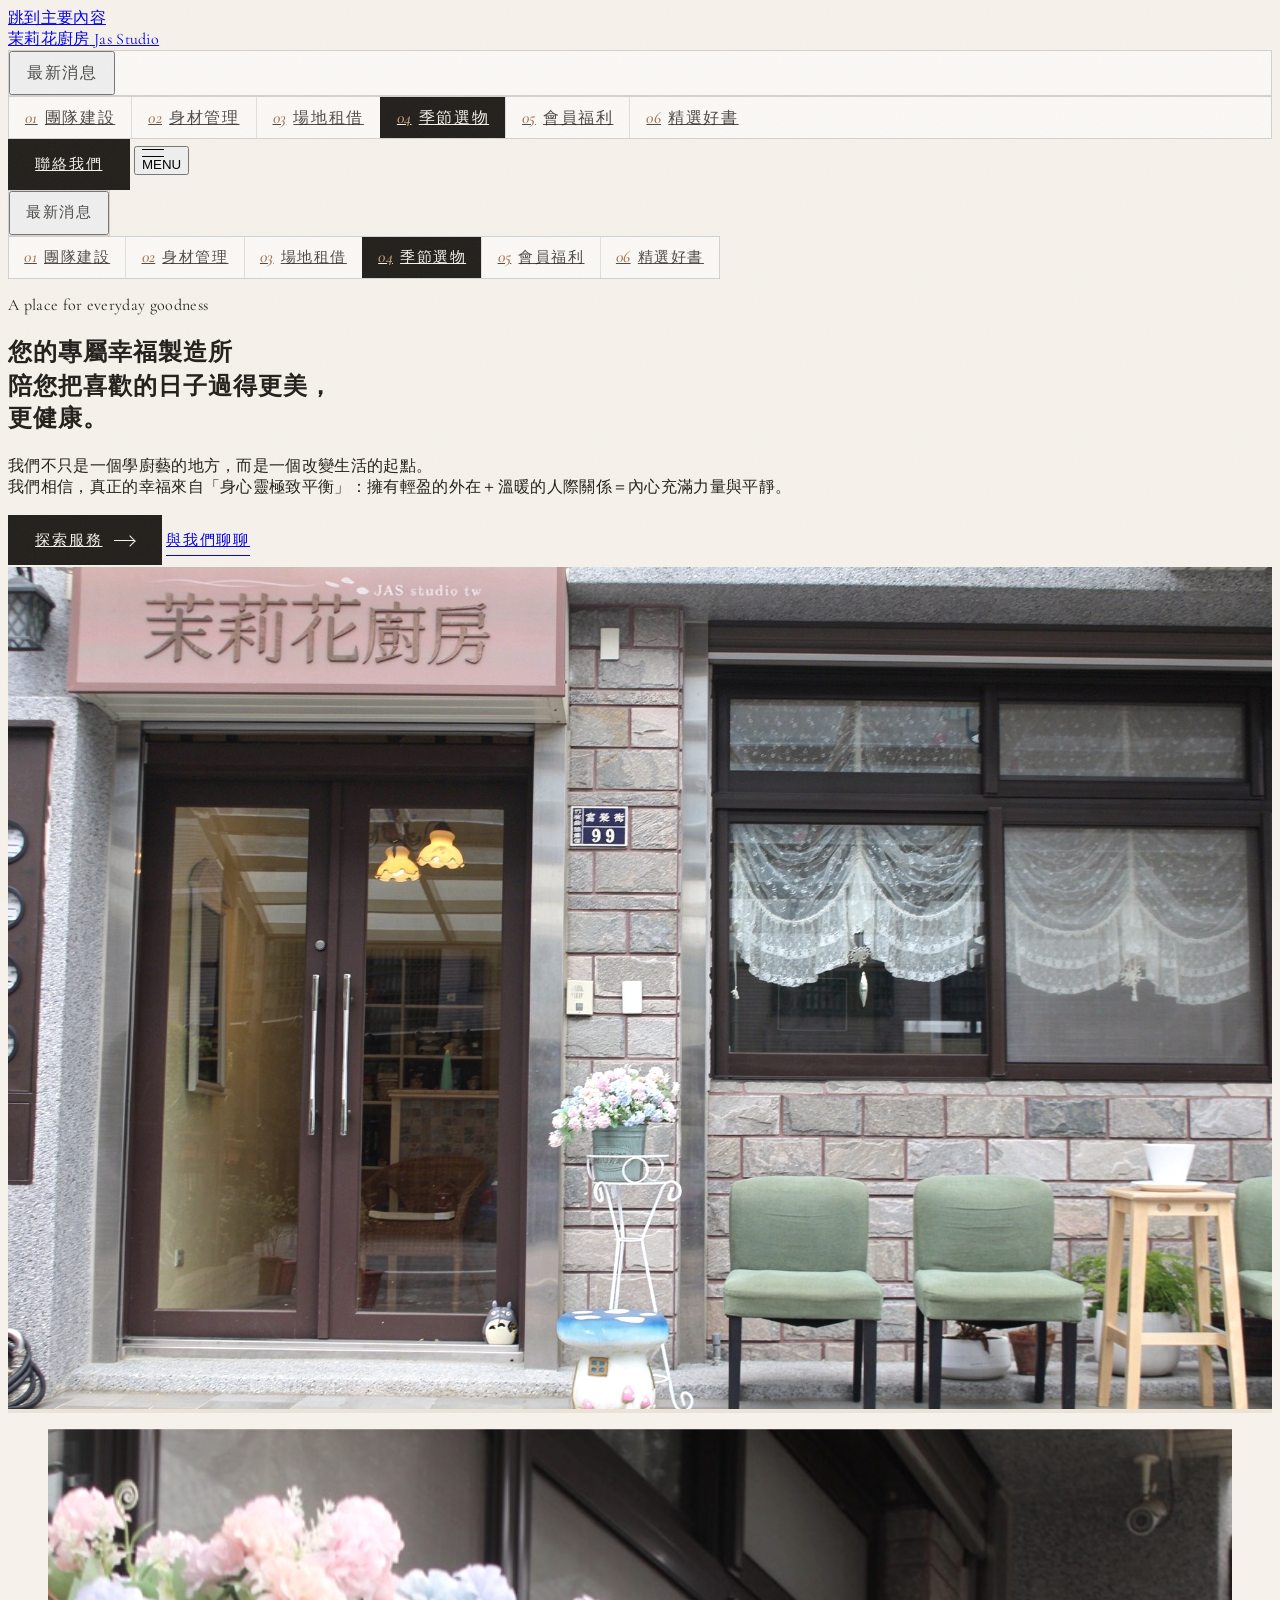
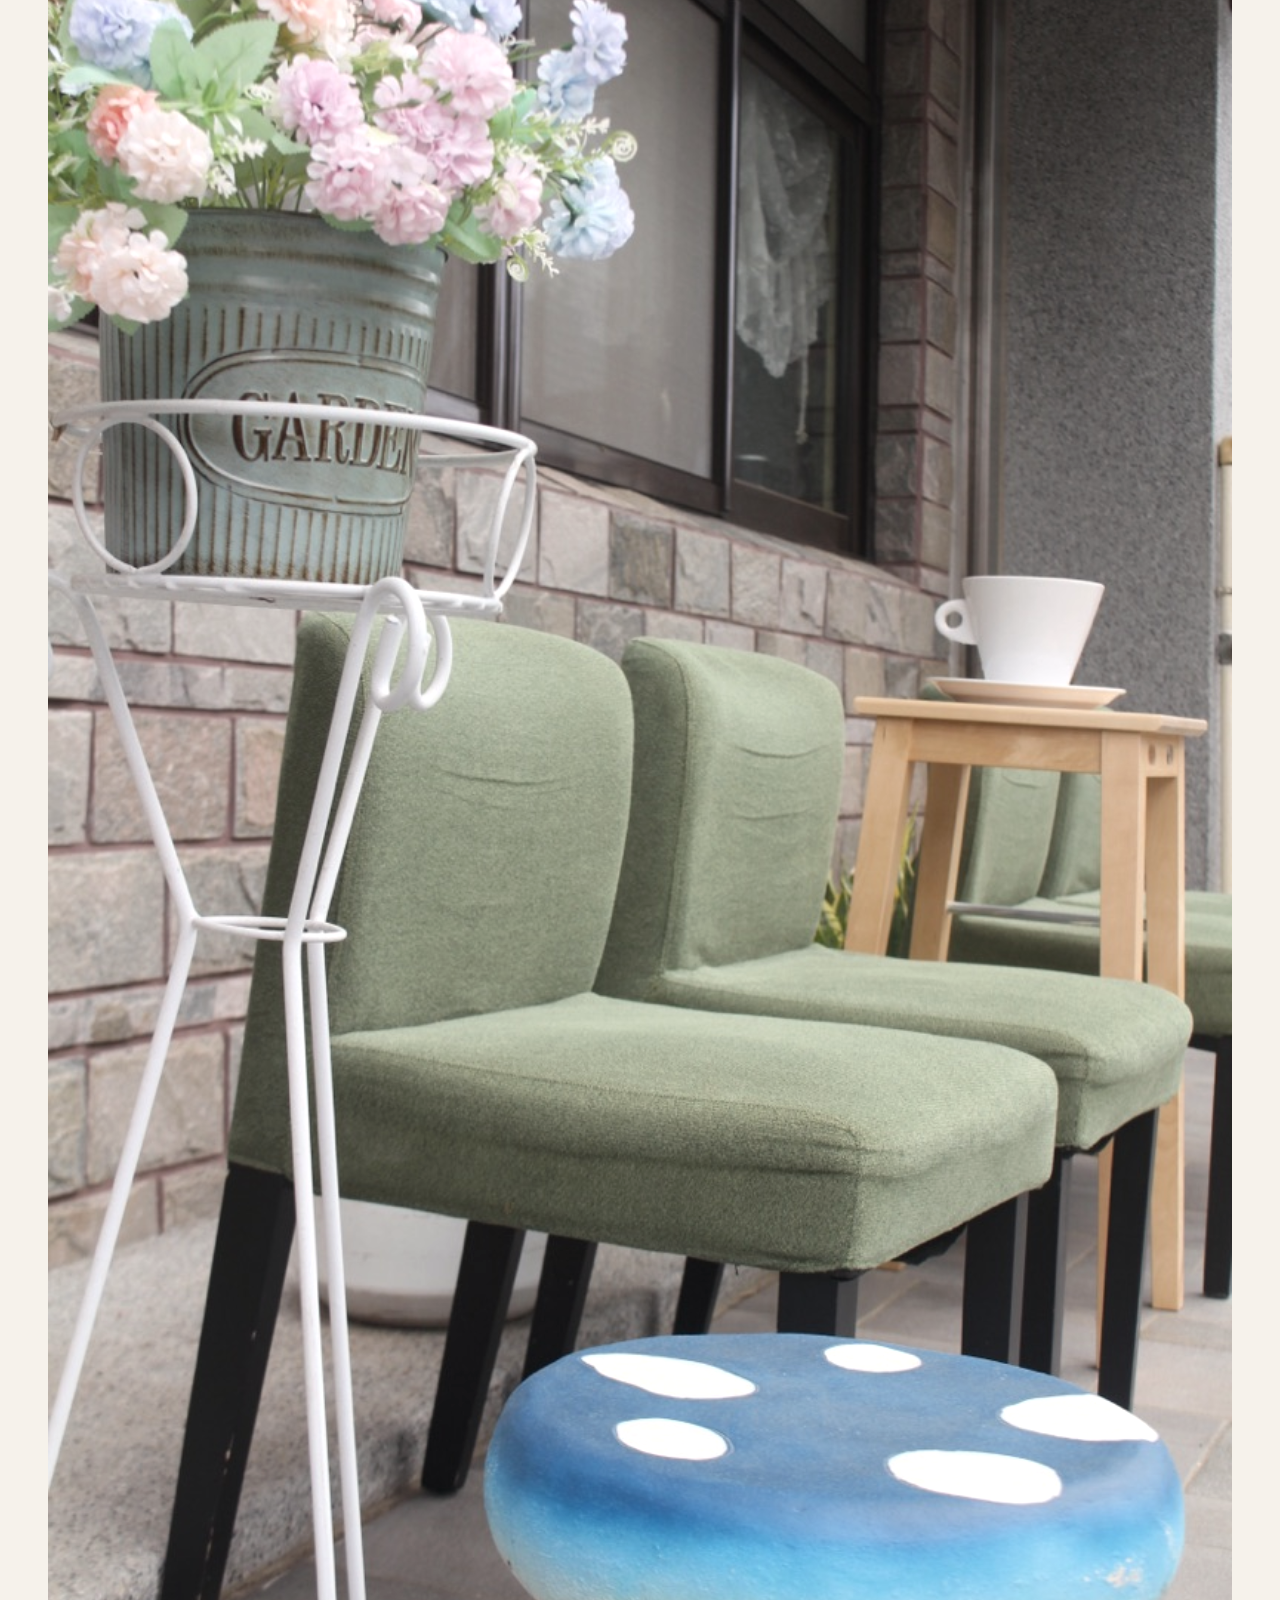
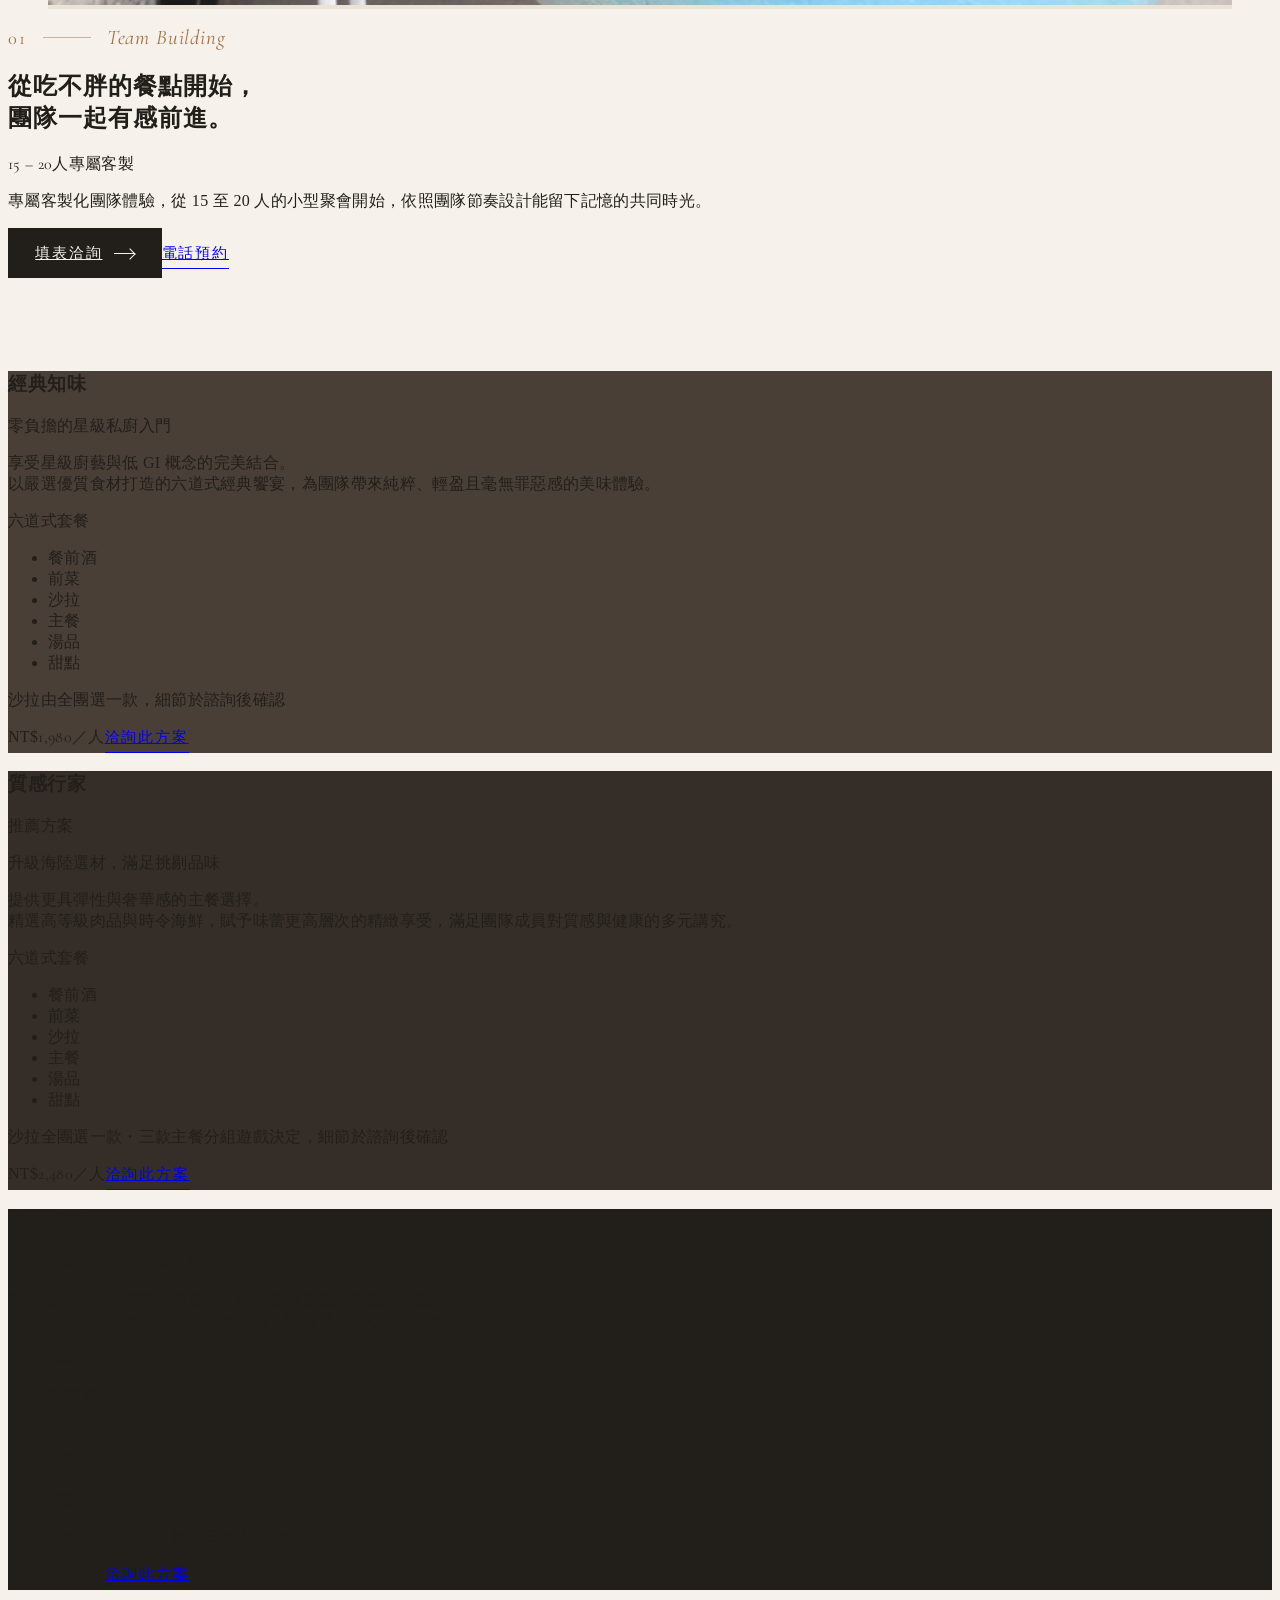
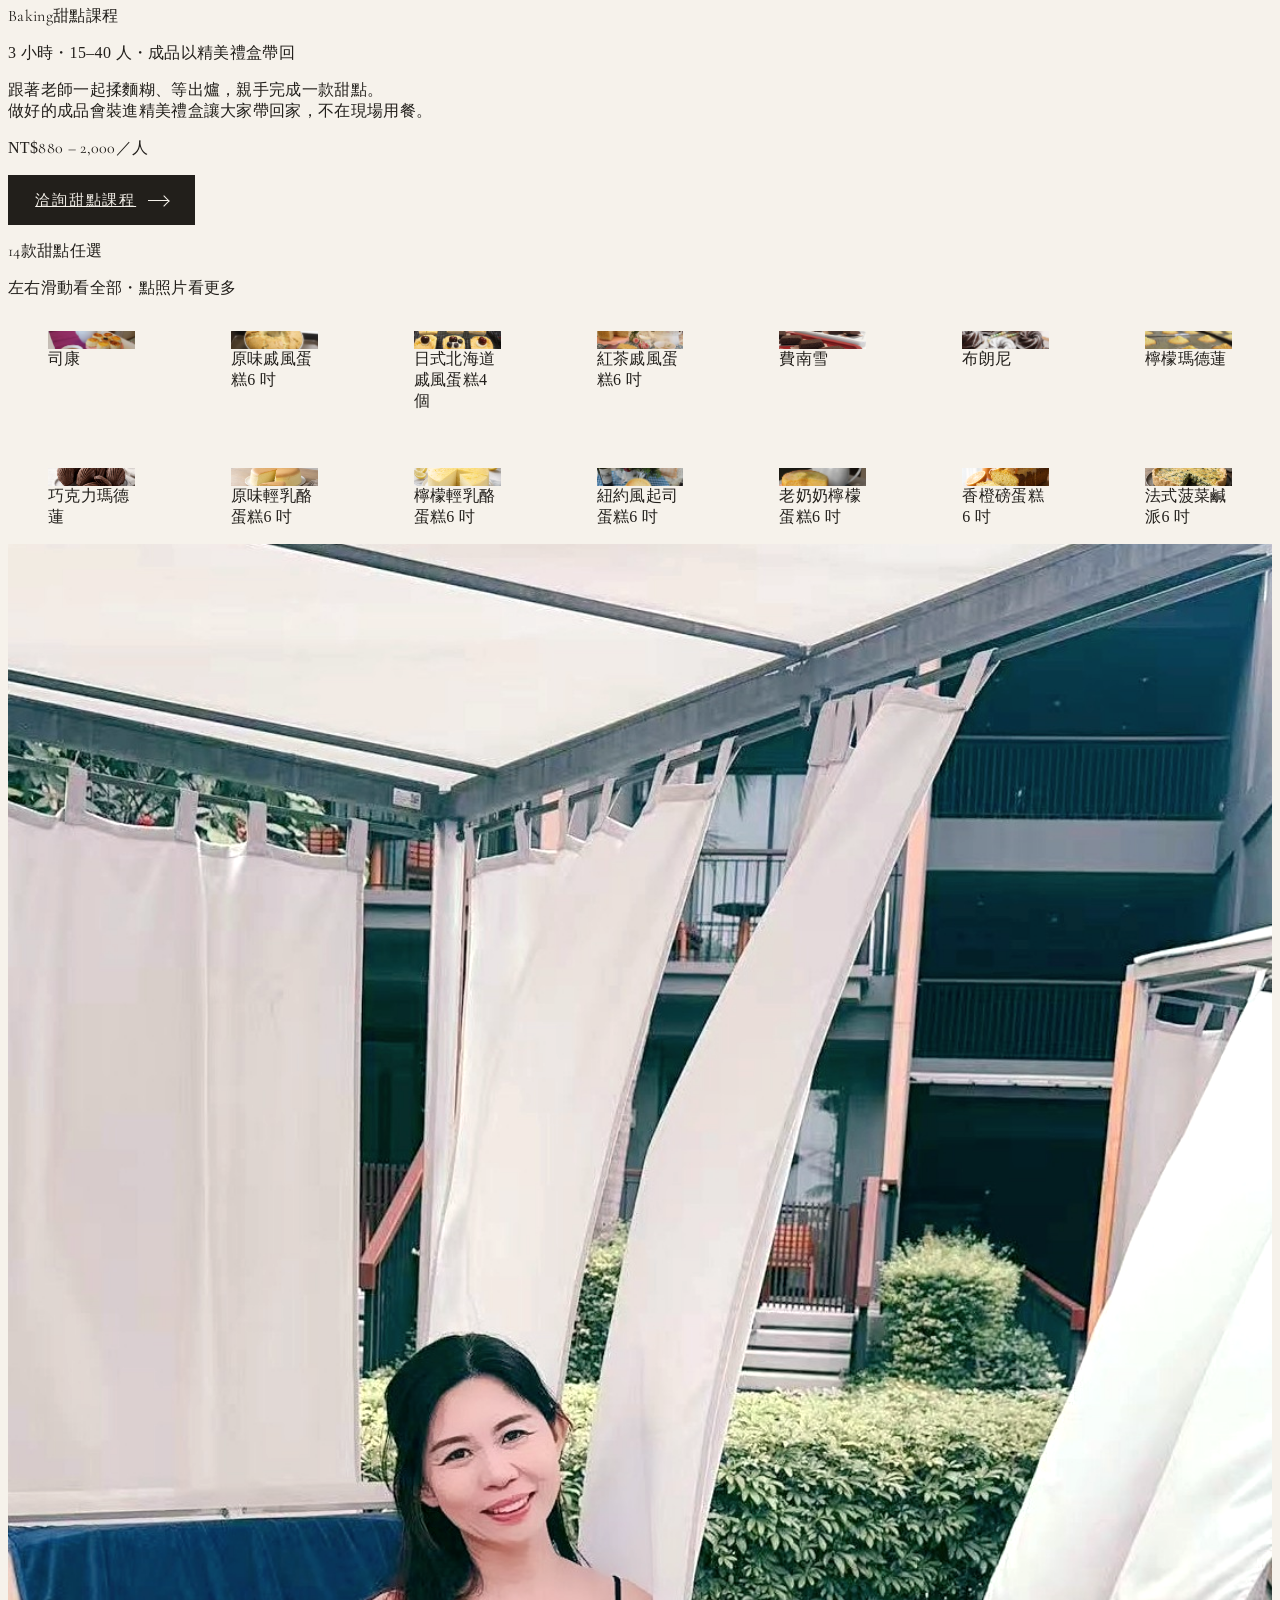
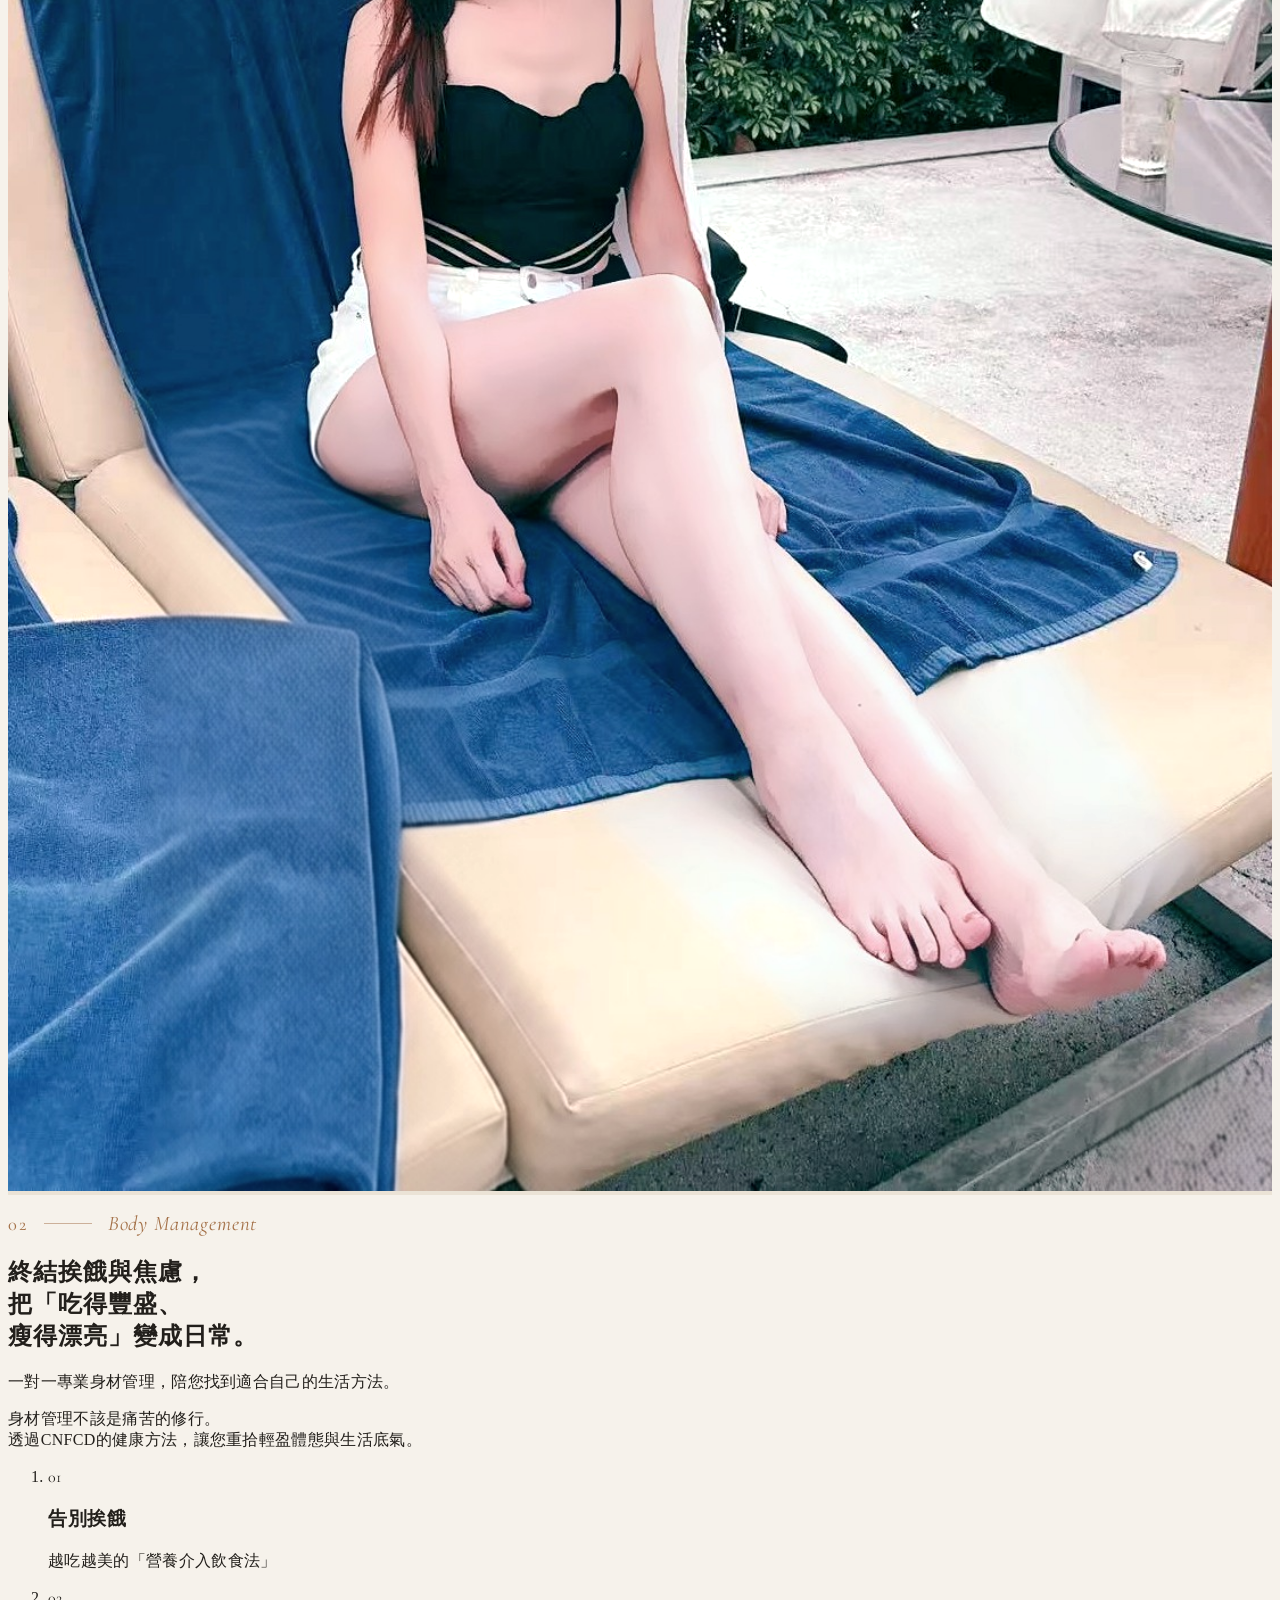
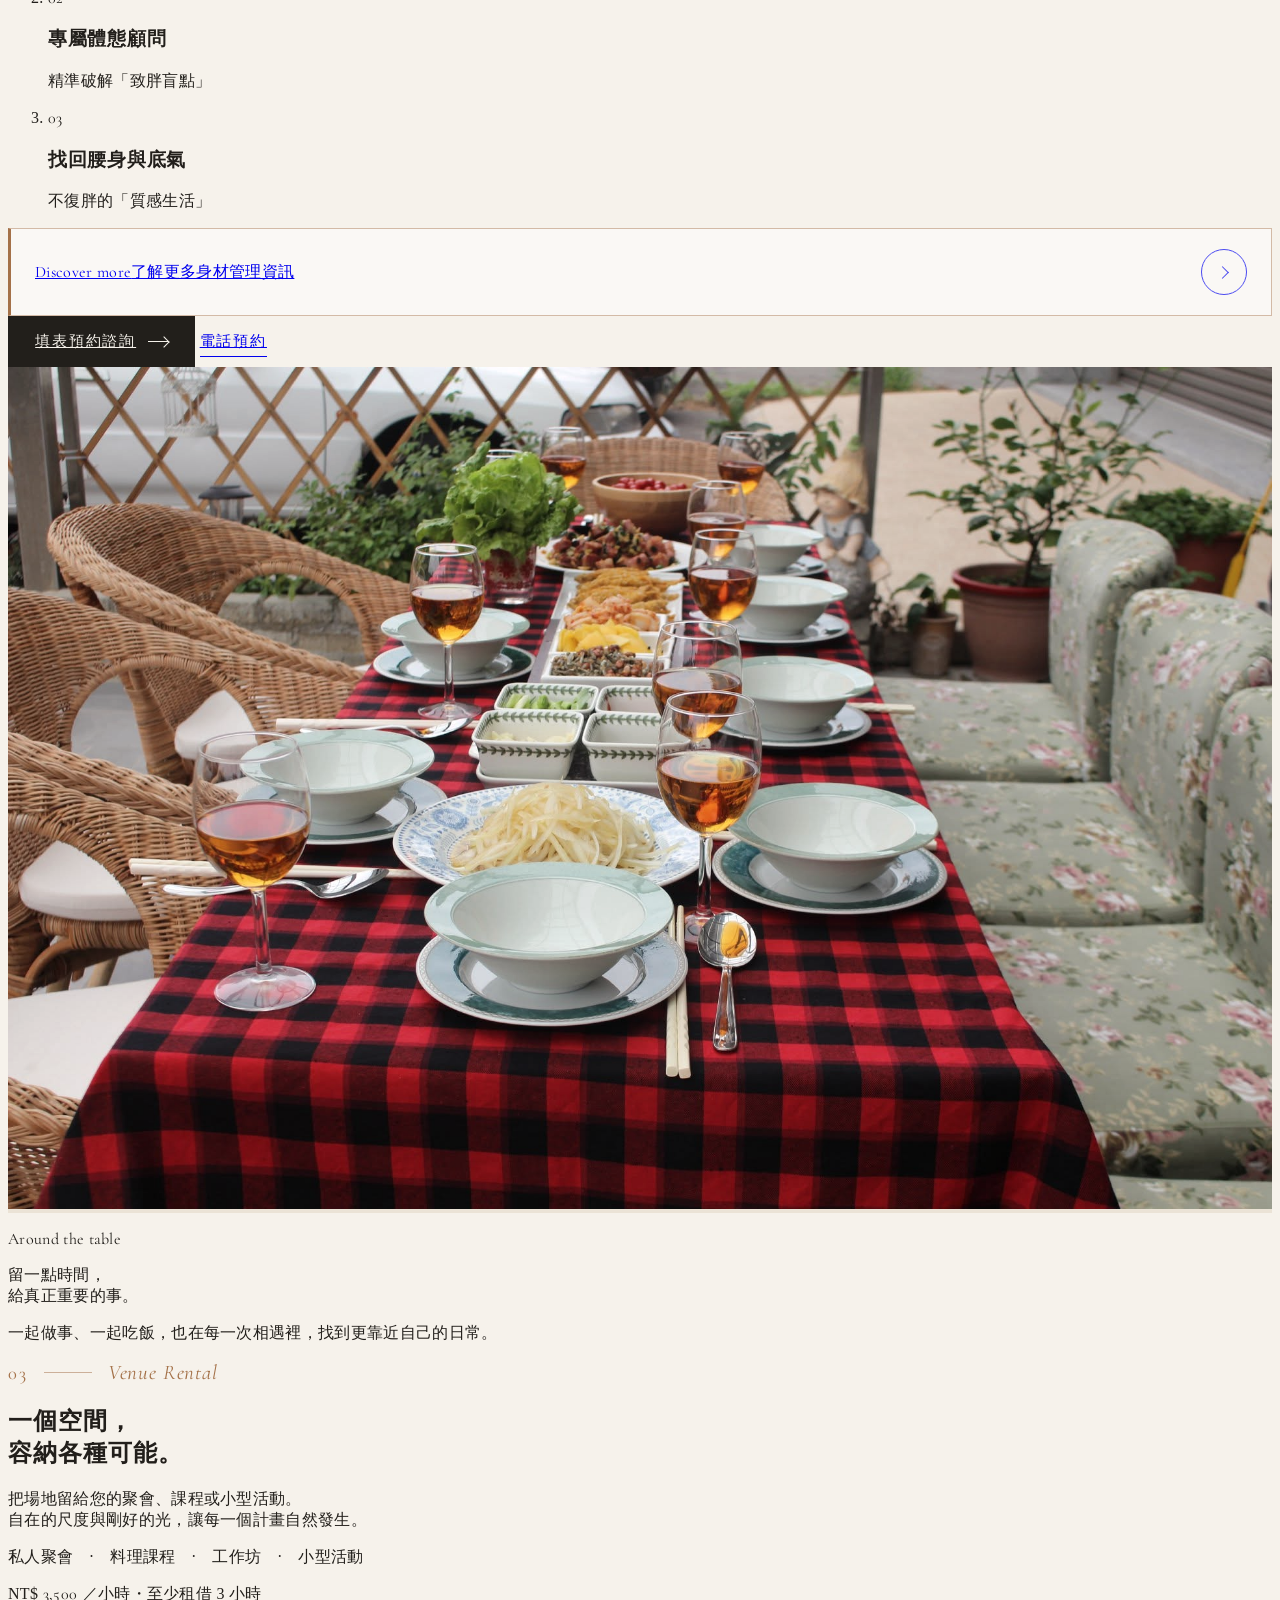
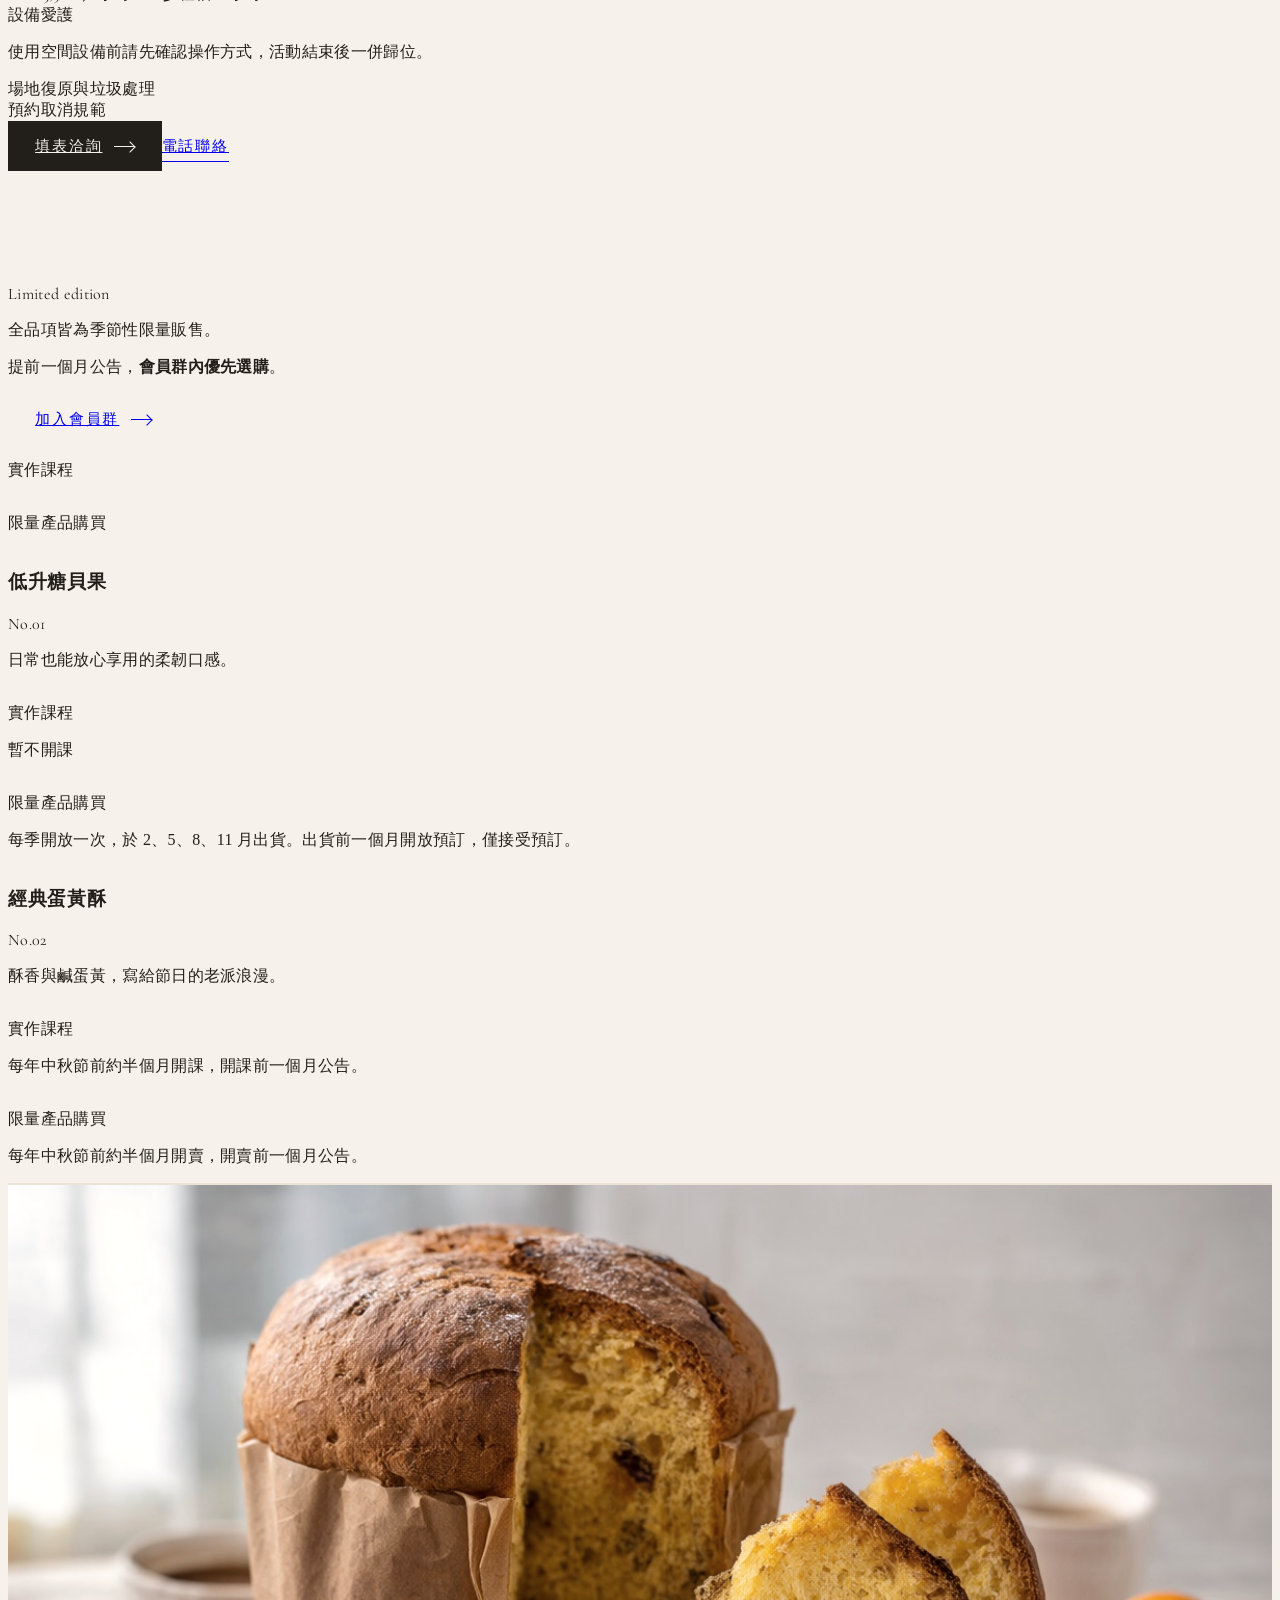
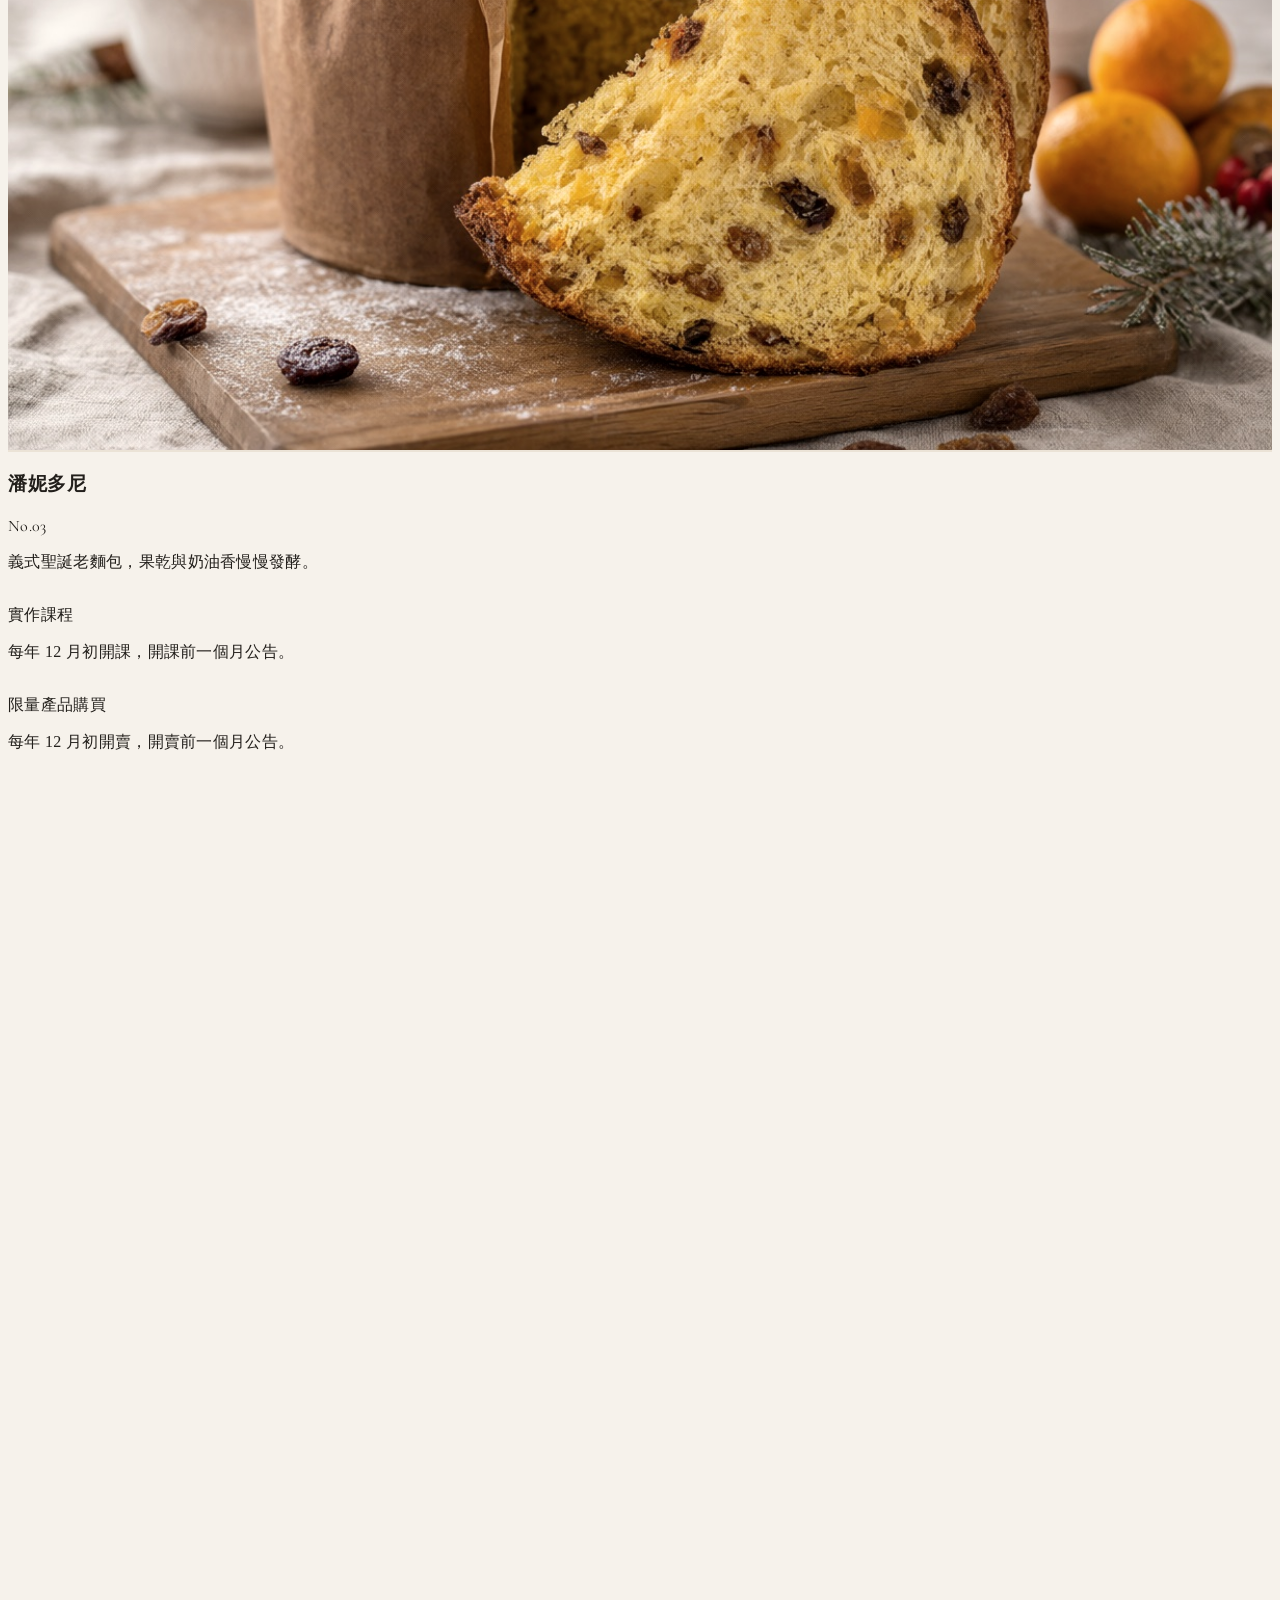
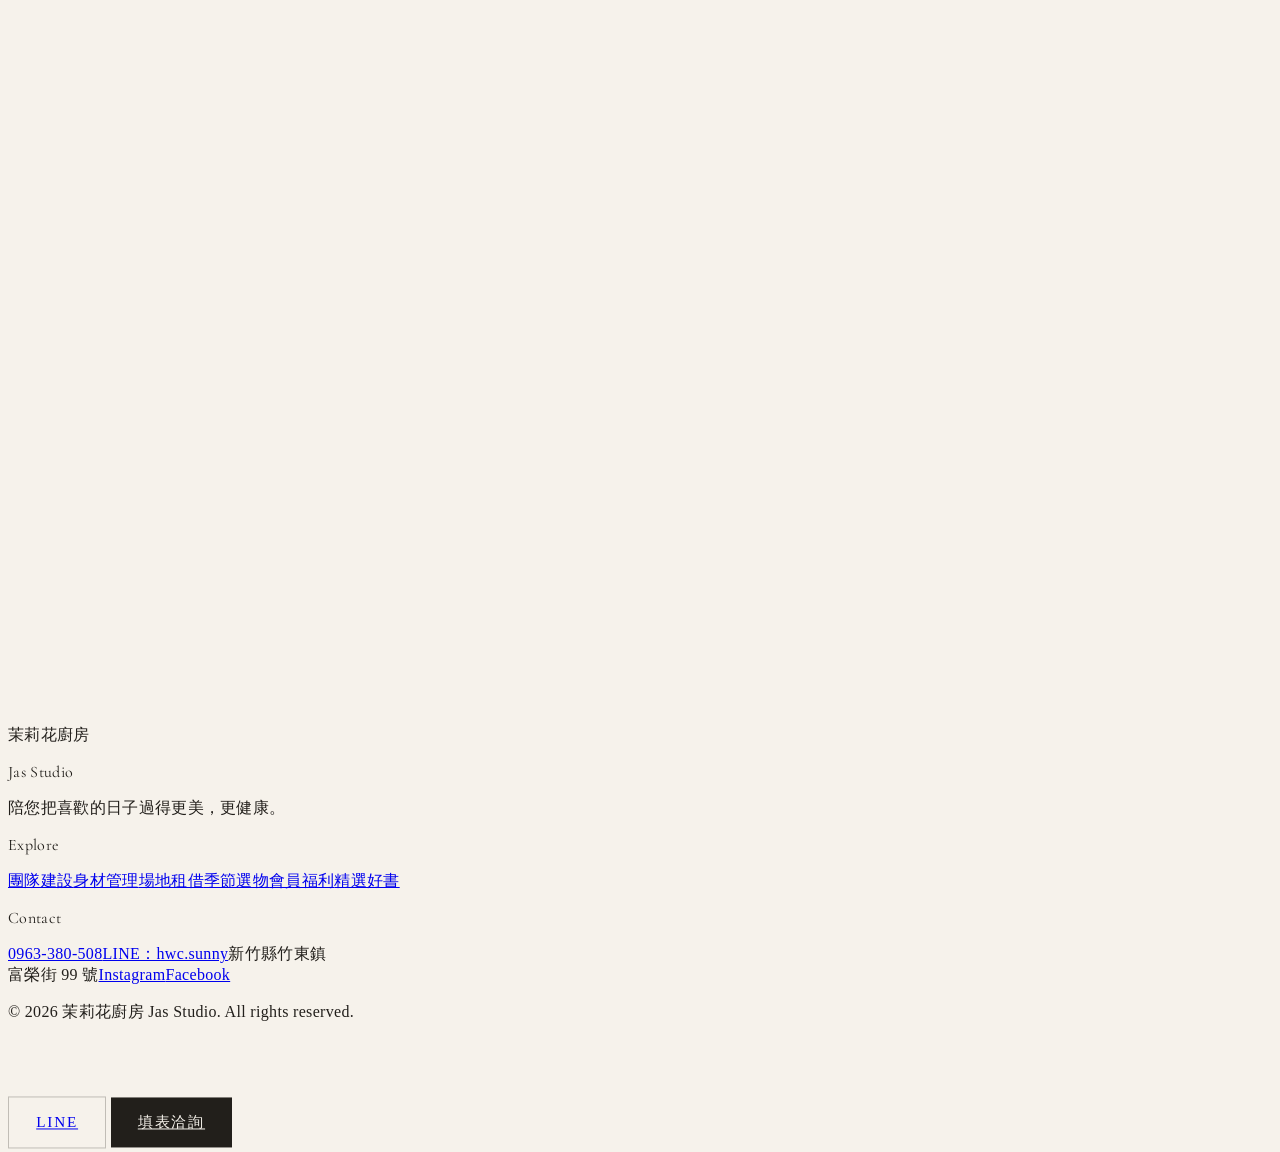
==== index.html @ 9b7493f5 "Add Google Analytics 4 tag (G-F0FWMT22MZ) to all pages Co-Authored-By: Claude Opus 5.5 <noreply@anth" ====
<!doctype html>
<html lang="zh-Hant">
<head>
	<!-- Google tag (gtag.js) -->
	<script async src="https://www.googletagmanager.com/gtag/js?id=G-F0FWMT22MZ"></script>
	<script>
		window.dataLayer = window.dataLayer || [];
		function gtag(){dataLayer.push(arguments);}
		gtag('js', new Date());
		gtag('config', 'G-F0FWMT22MZ');
	</script>
	<meta charset="UTF-8">
	<meta name="viewport" content="width=device-width, initial-scale=1.0, viewport-fit=cover">
	<meta name="description" content="茉莉花廚房 Jas Studio｜新竹竹東。提供團隊建設體驗、一對一身材管理、場地租借、季節限定選物與會員手作課程。">
	<meta name="theme-color" content="#f6f2eb">
	<meta property="og:type" content="website">
	<meta property="og:title" content="茉莉花廚房 Jas Studio｜您的專屬幸福製造所">
	<meta property="og:description" content="一起做事、一起吃飯，在每一次相遇裡，找到更靠近自己的日常。">
	<meta property="og:image" content="./門口.jpg?v=2">
	<title>茉莉花廚房 Jas Studio｜您的專屬幸福製造所</title>
	<link rel="icon" href="data:image/svg+xml,%3Csvg xmlns='http://www.w3.org/2000/svg' viewBox='0 0 64 64'%3E%3Crect width='64' height='64' fill='%23221f1b'/%3E%3Ctext x='32' y='43' font-size='30' text-anchor='middle' fill='%23c9a27a' font-family='serif'%3E茉%3C/text%3E%3C/svg%3E">
	<script>document.documentElement.classList.add('js');</script>
	<script src="https://cdn.tailwindcss.com"></script>
	<script>
		tailwind.config = {
			theme: {
				extend: {
					colors: {
						ink: '#221f1b',
						paper: '#f6f2eb',
						sand: '#ebe3d6',
						amber: '#a47148',
						gold: '#c9a27a',
						clay: '#7d5641',
						sage: '#6d7863'
					},
					fontFamily: {
						display: ['"Noto Serif TC"', 'serif'],
						sans: ['"Noto Sans TC"', 'sans-serif'],
						en: ['"Cormorant Garamond"', '"Noto Serif TC"', 'serif']
					},
					fontSize: {
						xs: ['0.85rem', { lineHeight: '1.35rem' }],
						sm: ['0.975rem', { lineHeight: '1.6rem' }],
						base: ['1.0625rem', { lineHeight: '1.8rem' }],
						lg: ['1.2rem', { lineHeight: '1.9rem' }]
					},
					boxShadow: {
						book: '18px 22px 0 rgba(164, 113, 72, 0.14), 0 30px 50px rgba(34, 31, 27, 0.22)'
					}
				}
			}
		}
	</script>
	<link rel="preconnect" href="https://fonts.googleapis.com">
	<link rel="preconnect" href="https://fonts.gstatic.com" crossorigin>
	<link href="https://fonts.googleapis.com/css2?family=Cormorant+Garamond:ital,wght@0,400;0,500;1,400;1,500&family=Noto+Sans+TC:wght@300;400;500;700&family=Noto+Serif+TC:wght@400;500;600&display=swap" rel="stylesheet">
	<style>
		html { scroll-behavior: smooth; scroll-padding-top: 7.5rem; }
		@media (min-width: 1280px) { html { scroll-padding-top: 5.5rem; } }
		/* 點導覽跳轉時抵掉區塊上方留白，讓標題落在導覽列下方 */
		[data-section] { scroll-margin-top: -2.5rem; }
		@media (min-width: 1024px) { [data-section] { scroll-margin-top: -5rem; } }
		@media (min-width: 1280px) { [data-section] { scroll-margin-top: -6rem; } }
		body { background: #f6f2eb; color: #221f1b; font-weight: 400; letter-spacing: 0.02em; }
		h1, h2, h3, h4 { text-wrap: balance; letter-spacing: 0.04em; }
		p { text-wrap: pretty; }
		p, span, li, a, label { overflow-wrap: break-word; line-break: strict; }

		/* 紙張質感顆粒 */
		body::after { content: ''; position: fixed; inset: 0; z-index: 70; pointer-events: none; opacity: 0.05; background-image: url("data:image/svg+xml,%3Csvg xmlns='http://www.w3.org/2000/svg' width='160' height='160'%3E%3Cfilter id='n'%3E%3CfeTurbulence type='fractalNoise' baseFrequency='0.9' numOctaves='3' stitchTiles='stitch'/%3E%3C/filter%3E%3Crect width='100%25' height='100%25' filter='url(%23n)'/%3E%3C/svg%3E"); }

		/* 區塊標籤：大號數字 + 英文斜體 */
		.kicker { display: flex; align-items: baseline; gap: 1rem; color: #a47148; }
		.kicker .num { font-family: 'Cormorant Garamond', serif; font-size: 1.15rem; letter-spacing: 0.1em; }
		.kicker .line { width: 3rem; height: 1px; background: currentColor; opacity: 0.5; align-self: center; }
		.kicker .label { font-family: 'Cormorant Garamond', serif; font-style: italic; font-size: 1.3rem; letter-spacing: 0.04em; }
		.en { font-family: 'Cormorant Garamond', serif; }
		.hairline { border-color: rgba(34, 31, 27, 0.12); }
		.season-labels { display: none; }
		@media (min-width: 768px) {
			.season-grid { grid-template-columns: repeat(3, minmax(0, 1fr)); }
			.season-grid > article { grid-row: span 5; display: grid; grid-template-rows: subgrid; }
		}
		@media (min-width: 1024px) {
			.season-grid { grid-template-columns: 7rem repeat(3, minmax(0, 1fr)); }
			.season-labels { grid-row: span 5; display: grid; grid-template-rows: subgrid; }
			.season-labels > :nth-child(1) { grid-row: 4; }
			.season-labels > :nth-child(2) { grid-row: 5; }
		}

		/* 按鈕 */
		.btn { position: relative; display: inline-flex; align-items: center; justify-content: center; gap: 0.75rem; padding: 1rem 1.7rem; font-size: 0.95rem; font-weight: 500; letter-spacing: 0.12em; line-height: 1.2; transition: background-color 0.35s ease, border-color 0.35s ease, color 0.35s ease; }
		.btn .arrow { display: inline-block; width: 1.25rem; height: 1px; background: currentColor; position: relative; transition: width 0.35s ease; }
		.btn .arrow::after { content: ''; position: absolute; right: 0; top: -3px; width: 7px; height: 7px; border-top: 1px solid currentColor; border-right: 1px solid currentColor; transform: rotate(45deg); }
		.btn:hover .arrow { width: 1.9rem; }
		.btn-dark { background: #221f1b; color: #f6f2eb; }
		.btn-dark:hover { background: #7d5641; }
		.btn-amber { background: #a47148; color: #fff; }
		.btn-amber:hover { background: #7d5641; }
		.btn-line { border: 1px solid rgba(34, 31, 27, 0.25); }
		.btn-line:hover { border-color: #221f1b; background: #221f1b; color: #f6f2eb; }
		/* 外連「了解更多」卡片 */
		.more-card { display: flex; align-items: center; justify-content: space-between; gap: 1.5rem; padding: 1.25rem 1.5rem; border: 1px solid rgba(164, 113, 72, 0.45); border-left: 3px solid #a47148; background: rgba(255, 255, 255, 0.5); transition: background-color 0.35s ease, border-color 0.35s ease, color 0.35s ease; }
		.more-card:hover { background: #221f1b; border-color: #221f1b; color: #f6f2eb; }
		.more-card:hover .text-amber { color: #c9a27a; }
		.more-arrow { flex: none; display: flex; align-items: center; justify-content: center; width: 2.75rem; height: 2.75rem; border: 1px solid currentColor; border-radius: 9999px; opacity: 0.7; transition: transform 0.35s ease, opacity 0.35s ease; }
		.more-arrow::before { content: ''; width: 8px; height: 8px; margin-left: -3px; border-top: 1px solid currentColor; border-right: 1px solid currentColor; transform: rotate(45deg); }
		.more-card:hover .more-arrow { transform: translateX(4px); opacity: 1; }
		.link-u { position: relative; display: inline-flex; align-items: center; gap: 0.6rem; padding-bottom: 0.3rem; font-size: 0.95rem; font-weight: 500; letter-spacing: 0.12em; }
		.link-u::after { content: ''; position: absolute; left: 0; right: 0; bottom: 0; height: 1px; background: currentColor; transform-origin: right; transition: transform 0.45s ease; }
		.link-u:hover::after { transform: scaleX(0.35); }
		a:focus-visible, button:focus-visible, summary:focus-visible, [tabindex]:focus-visible { outline: 1px solid #a47148; outline-offset: 4px; }

		/* 導覽列 */
		#siteHeader { transition: background-color 0.4s ease, border-color 0.4s ease, padding 0.4s ease, transform 0.4s ease; }
		/* 手機：往下捲收起頂部導覽、顯示底部快捷列；往上捲則相反，兩者不同時出現 */
		@media (max-width: 1023px) { #siteHeader.is-hidden { transform: translateY(-100%); } }
		#siteHeader.is-scrolled { background: rgba(246, 242, 235, 0.92); border-color: rgba(34, 31, 27, 0.1); }
		/* 1280–1399 寬度空間較窄，先隱藏次要項目讓分類列保持一行 */
		@media (min-width: 1280px) and (max-width: 1399px) { .hide-tight { display: none !important; } }

		/* 甜點照片：沒有照片時顯示「照片準備中」 */
		.dessert-photo { position: relative; display: flex; align-items: center; justify-content: center; overflow: hidden; background: #e4dacb; color: rgba(34, 31, 27, 0.35); font-size: 0.85rem; letter-spacing: 0.12em; }
		.dessert-photo img { position: absolute; inset: 0; width: 100%; height: 100%; object-fit: cover; }
		.dessert-photo img { transition: transform 0.6s ease; }
		.dessert-photo:hover img { transform: scale(1.05); }
		/* 甜點清單：手機、平板左右滑動，桌機 7 欄兩排全部攤開 */
		.dessert-strip { display: grid; grid-auto-flow: column; grid-auto-columns: 40%; gap: 1rem; overflow-x: auto; scroll-snap-type: x mandatory; margin: 0 -2rem; padding: 0 2rem 1rem; scroll-padding: 0 2rem; }
		.dessert-strip figure { scroll-snap-align: start; }
		@media (min-width: 640px) { .dessert-strip { grid-auto-columns: 26%; } }
		@media (min-width: 1024px) { .dessert-strip { grid-auto-flow: row; grid-template-columns: repeat(7, minmax(0, 1fr)); gap: 1.5rem 1rem; overflow: visible; margin: 0; padding: 0; } }
		/* 方案卡片 */
		.plan-card { transition: transform 0.45s cubic-bezier(0.2, 0.7, 0.2, 1), box-shadow 0.45s ease; }
		.plan-card:hover { transform: translateY(-6px); box-shadow: 0 24px 50px rgba(34, 31, 27, 0.25); }

		/* 分類導覽：分段按鈕，目前區塊反白 */
		.cat-nav { display: flex; align-items: stretch; border: 1px solid rgba(34, 31, 27, 0.18); background: rgba(255, 255, 255, 0.55); }
		.nav-link { position: relative; display: flex; align-items: baseline; gap: 0.45rem; padding: 0.6rem 1rem; font-size: 1rem; font-weight: 500; letter-spacing: 0.1em; color: rgba(34, 31, 27, 0.8); white-space: nowrap; transition: background-color 0.3s ease, color 0.3s ease; }
		.nav-link + .nav-link { border-left: 1px solid rgba(34, 31, 27, 0.12); }
		.nav-link .n { font-family: 'Cormorant Garamond', serif; font-size: 1.05rem; font-style: italic; letter-spacing: 0.02em; color: #a47148; transition: color 0.3s ease; }
		.nav-link:hover { background: #ebe3d6; color: #221f1b; }
		.nav-link.is-active { background: #221f1b; color: #f6f2eb; }
		.nav-link.is-active .n { color: #c9a27a; }
		#catScroller { scrollbar-width: none; -webkit-mask-image: linear-gradient(to right, #000 88%, transparent); mask-image: linear-gradient(to right, #000 88%, transparent); }
		#catScroller::-webkit-scrollbar { display: none; }
		#catScroller .cat-nav { width: max-content; }
		#catScroller .nav-link { padding: 0.6rem 0.95rem; font-size: 0.95rem; }
		#mobileMenu { display: grid; grid-template-rows: 0fr; transition: grid-template-rows 0.45s ease; }
		#mobileMenu.is-open { grid-template-rows: 1fr; }
		#mobileMenu > div { overflow: hidden; }
		.menu-icon span { display: block; height: 1px; width: 1.4rem; background: currentColor; transition: transform 0.35s ease, opacity 0.2s ease; }
		.menu-icon span + span { margin-top: 6px; }
		[aria-expanded="true"] .menu-icon span:first-child { transform: translateY(3.5px) rotate(45deg); }
		[aria-expanded="true"] .menu-icon span:last-child { transform: translateY(-3.5px) rotate(-45deg); }

		/* 照片：統一色調，讓手機拍的照片看起來是同一組 */
		.photo { filter: saturate(0.86) contrast(1.03) sepia(0.06) brightness(1.01); }
		.media { position: relative; overflow: hidden; background: #ebe3d6; }
		.media > .media-bg { position: absolute; inset: 0; width: 100%; height: 100%; object-fit: cover; filter: blur(28px) saturate(0.7) sepia(0.15); transform: scale(1.25); opacity: 0.55; }
		.media > .media-img { position: relative; width: 100%; height: 100%; object-fit: contain; }
		.frame { background: #ebe3d6; }
		.frame > img { width: 100%; height: 100%; object-fit: contain; }

		/* 輪播 */
		.carousel { position: relative; overflow: hidden; background: #ebe3d6; touch-action: pan-y; }
		.carousel-slide { position: absolute; inset: 0; opacity: 0; transition: opacity 0.9s ease; pointer-events: none; }
		.carousel-slide.is-active { opacity: 1; pointer-events: auto; }
		.carousel-control { position: absolute; top: 50%; z-index: 10; display: flex; height: 2.75rem; width: 2.75rem; transform: translateY(-50%); align-items: center; justify-content: center; border: 1px solid rgba(255, 255, 255, 0.6); border-radius: 9999px; color: #fff; background: rgba(34, 31, 27, 0.18); backdrop-filter: blur(4px); opacity: 0; transition: opacity 0.35s ease, background 0.3s ease; }
		.carousel:hover .carousel-control, .carousel:focus-within .carousel-control { opacity: 1; }
		@media (hover: none) { .carousel-control { opacity: 0.9; height: 2.25rem; width: 2.25rem; } }
		.carousel-control:hover { background: rgba(34, 31, 27, 0.55); }
		.carousel-control.prev { left: 1rem; }
		.carousel-control.next { right: 1rem; }
		.carousel-bar { position: absolute; left: 1.1rem; right: 1.1rem; bottom: 1rem; z-index: 10; display: flex; align-items: center; gap: 1rem; color: #fff; }
		.carousel-dots { display: flex; flex: 1; gap: 0.35rem; }
		.carousel-dot { position: relative; flex: 1; max-width: 2.5rem; height: 14px; }
		.carousel-dot::before, .carousel-dot::after { content: ''; position: absolute; left: 0; right: 0; top: 50%; height: 1px; background: rgba(255, 255, 255, 0.45); }
		.carousel-dot::after { background: #fff; transform: scaleX(0); transform-origin: left; }
		.carousel-dot.is-done::after, .carousel:not(.is-playing) .carousel-dot.is-active::after { transform: scaleX(1); }
		.carousel.is-playing .carousel-dot.is-active::after { animation: progress var(--dur, 5s) linear forwards; }
		@keyframes progress { to { transform: scaleX(1); } }
		.carousel-count { font-family: 'Cormorant Garamond', serif; font-size: 1.1rem; letter-spacing: 0.1em; text-shadow: 0 1px 8px rgba(0, 0, 0, 0.3); }
		.carousel::after { content: ''; position: absolute; inset: auto 0 0 0; height: 5rem; z-index: 5; pointer-events: none; background: linear-gradient(to top, rgba(34, 31, 27, 0.35), transparent); }
		.zoomable { cursor: zoom-in; }

		/* 燈箱 */
		#lightbox { max-width: 100vw; max-height: 100vh; width: 100vw; height: 100vh; margin: 0; padding: 0; border: 0; background: transparent; }
		#lightbox::backdrop { background: rgba(22, 20, 17, 0.95); }
		#lightbox[open] { display: flex; align-items: center; justify-content: center; animation: fade 0.3s ease; }
		#lightboxImg { max-width: min(90vw, 1400px); max-height: 82vh; object-fit: contain; }
		.lb-btn { position: absolute; display: flex; height: 3rem; width: 3rem; align-items: center; justify-content: center; border-radius: 9999px; border: 1px solid rgba(255, 255, 255, 0.25); color: #fff; transition: background 0.3s ease; }
		.lb-btn:hover { background: rgba(255, 255, 255, 0.1); }
		@keyframes fade { from { opacity: 0; } to { opacity: 1; } }

		/* 最新消息彈窗 */
		#newsDialog { width: min(28rem, calc(100vw - 2.5rem)); max-height: min(70vh, 36rem); padding: 0; border: 0; background: #f6f2eb; color: #221f1b; }
		#newsDialog::backdrop { background: rgba(22, 20, 17, 0.55); }
		#newsDialog[open] { animation: fade 0.3s ease; }

		/* 手風琴 */
		summary { list-style: none; }
		summary::-webkit-details-marker { display: none; }
		summary .plus { position: relative; width: 0.75rem; height: 0.75rem; flex: none; }
		summary .plus::before, summary .plus::after { content: ''; position: absolute; left: 0; right: 0; top: 50%; height: 1px; background: #221f1b; transition: transform 0.35s ease; }
		summary .plus::after { transform: rotate(90deg); }
		details[open] summary .plus::after { transform: rotate(0deg); }
		details .details-body { animation: drop 0.4s ease; }
		@keyframes drop { from { opacity: 0; transform: translateY(-6px); } to { opacity: 1; transform: translateY(0); } }


		/* 進場動畫 */
		.js .reveal { opacity: 0; transform: translateY(32px); transition: opacity 1.1s ease, transform 1.1s cubic-bezier(0.2, 0.7, 0.2, 1); transition-delay: var(--delay, 0s); }
		.js .reveal.is-visible { opacity: 1; transform: none; }
		.js .rise { display: block; overflow: hidden; padding-bottom: 0.08em; }
		.js .rise > span { display: block; transform: translateY(105%); transition: transform 1.2s cubic-bezier(0.2, 0.7, 0.2, 1); transition-delay: var(--delay, 0s); }
		.js .is-loaded .rise > span { transform: none; }
		.js .img-reveal { clip-path: inset(0 0 100% 0); transition: clip-path 1.4s cubic-bezier(0.7, 0, 0.2, 1); transition-delay: var(--delay, 0s); }
		.js .is-loaded .img-reveal, .js .img-reveal.is-visible { clip-path: inset(0 0 0 0); }

		/* 表單 */
		.form-field { display: grid; gap: 0.35rem; }
		.form-field label { font-size: 0.92rem; letter-spacing: 0.12em; color: rgba(34, 31, 27, 0.6); }
		.form-field input, .form-field textarea { width: 100%; border: 0; border-bottom: 1px solid rgba(34, 31, 27, 0.22); background: transparent; padding: 0.7rem 0; font-size: 1rem; outline: none; border-radius: 0; transition: border-color 0.3s ease; }
		.form-field input::placeholder, .form-field textarea::placeholder { color: rgba(34, 31, 27, 0.3); }
		.form-field input:focus, .form-field textarea:focus { border-color: #221f1b; }
		.form-field input[aria-invalid="true"] { border-color: #a4321f; }
		.form-error { min-height: 1.3rem; color: #a4321f; font-size: 0.85rem; }
		.form-status { padding: 0.9rem 1rem; font-size: 0.975rem; line-height: 1.7; }
		.chip-group { display: flex; flex-wrap: wrap; gap: 0.5rem; }
		.chip-group input { position: absolute; opacity: 0; pointer-events: none; }
		.chip-group label { cursor: pointer; border: 1px solid rgba(34, 31, 27, 0.18); padding: 0.6rem 1.05rem; font-size: 0.95rem; letter-spacing: 0.06em; transition: all 0.3s ease; }
		.chip-group label:hover { border-color: #221f1b; }
		.chip-group input:checked + label { border-color: #221f1b; background: #221f1b; color: #f6f2eb; }
		.chip-group input:focus-visible + label { outline: 1px solid #a47148; outline-offset: 3px; }
		.flash { animation: flash 1.4s ease; }
		@keyframes flash { 30% { background-color: rgba(201, 162, 122, 0.18); } }

		#quickBar { transform: translateY(110%); transition: transform 0.4s ease; }
		#quickBar.is-visible { transform: translateY(0); }
		#toTop { opacity: 0; transform: translateY(12px); pointer-events: none; transition: opacity 0.35s ease, transform 0.35s ease, background 0.3s ease, color 0.3s ease; }
		#toTop.is-visible { opacity: 1; transform: none; pointer-events: auto; }

		@media (prefers-reduced-motion: reduce) {
			html { scroll-behavior: auto; }
			*, *::before, *::after { animation-duration: 0.01ms !important; transition-duration: 0.01ms !important; }
			.js .reveal, .js .rise > span { opacity: 1; transform: none; }
			.js .img-reveal { clip-path: none; }
		}
	</style>
</head>
<body class="font-sans antialiased selection:bg-gold selection:text-ink">
	<a href="#main" class="sr-only focus:not-sr-only focus:fixed focus:left-4 focus:top-4 focus:z-[80] focus:bg-ink focus:px-4 focus:py-2 focus:text-white">跳到主要內容</a>

	<header id="siteHeader" class="fixed inset-x-0 top-0 z-50 border-b border-transparent backdrop-blur-md">
		<nav class="mx-auto flex max-w-[88rem] items-center justify-between gap-6 px-5 py-4 lg:px-12" aria-label="主要導覽">
			<a href="#top" class="flex flex-col" aria-label="茉莉花廚房 Jas Studio 回到頂部">
				<span class="font-display text-lg font-semibold leading-tight tracking-[0.3em]">茉莉花廚房</span>
				<span class="en whitespace-nowrap text-base italic leading-tight text-amber">Jas Studio</span>
			</a>
			<div class="hidden gap-2 xl:flex"><div class="cat-nav"><button type="button" class="nav-link" data-news-open aria-haspopup="dialog">最新消息</button></div><div class="cat-nav" aria-label="服務分類"><a class="nav-link" href="#team"><span class="n">01</span>團隊建設</a><a class="nav-link" href="#body"><span class="n">02</span>身材管理</a><a class="nav-link" href="#venue"><span class="n">03</span>場地租借</a><a class="nav-link" href="#seasonal"><span class="n">04</span>季節選物</a><a class="nav-link" href="#vip"><span class="n">05</span>會員福利</a><a class="nav-link" href="#books"><span class="n">06</span>精選好書</a></div></div>
			<div class="flex items-center gap-3">
				<a href="#contact" class="link-u hide-tight hidden !text-sm lg:inline-flex">填表洽詢</a>
				<a href="#contact" class="btn btn-dark hidden !px-5 !py-3 !text-sm lg:inline-flex">聯絡我們</a>
				<button id="menuButton" class="flex items-center gap-3 py-2 text-sm tracking-[0.15em] xl:hidden" aria-expanded="false" aria-controls="mobileMenu" aria-label="開啟選單">
					<span class="menu-icon" aria-hidden="true"><span></span><span></span></span><span class="lg:hidden">MENU</span>
				</button>
			</div>
		</nav>
		<div id="catScroller" class="overflow-x-auto px-5 pb-3 lg:px-12 xl:hidden"><div class="flex w-max gap-2"><div class="cat-nav"><button type="button" class="nav-link" data-news-open aria-haspopup="dialog">最新消息</button></div><div class="cat-nav" aria-label="服務分類"><a class="nav-link" href="#team"><span class="n">01</span>團隊建設</a><a class="nav-link" href="#body"><span class="n">02</span>身材管理</a><a class="nav-link" href="#venue"><span class="n">03</span>場地租借</a><a class="nav-link" href="#seasonal"><span class="n">04</span>季節選物</a><a class="nav-link" href="#vip"><span class="n">05</span>會員福利</a><a class="nav-link" href="#books"><span class="n">06</span>精選好書</a></div></div></div>
		<div id="mobileMenu" class="xl:hidden">
			<div>
				<div class="mx-auto grid max-w-[88rem] border-t border-ink/10 px-5 pb-8 pt-2 lg:px-12">
					<button type="button" class="border-b border-ink/10 py-4 text-left font-display text-xl" data-news-open aria-haspopup="dialog">最新消息</button>
					<a class="flex items-baseline justify-between border-b border-ink/10 py-4 font-display text-xl" href="#team">團隊建設<span class="en text-sm text-amber">01</span></a>
					<a class="flex items-baseline justify-between border-b border-ink/10 py-4 font-display text-xl" href="#body">身材管理<span class="en text-sm text-amber">02</span></a>
					<a class="flex items-baseline justify-between border-b border-ink/10 py-4 font-display text-xl" href="#venue">場地租借<span class="en text-sm text-amber">03</span></a>
					<a class="flex items-baseline justify-between border-b border-ink/10 py-4 font-display text-xl" href="#seasonal">季節選物<span class="en text-sm text-amber">04</span></a>
					<a class="flex items-baseline justify-between border-b border-ink/10 py-4 font-display text-xl" href="#vip">會員福利<span class="en text-sm text-amber">05</span></a>
					<a class="flex items-baseline justify-between py-4 font-display text-xl" href="#books">精選好書<span class="en text-sm text-amber">06</span></a>
					<div class="mt-4 grid grid-cols-1 gap-2 lg:hidden"><a href="#contact" class="btn btn-line">填表洽詢</a></div>
				</div>
			</div>
		</div>
	</header>

	<main id="main">
		<!-- 首頁主視覺 -->
		<section id="top" class="relative px-5 pb-20 pt-40 lg:px-12 lg:pb-28 lg:pt-44">
			<div id="hero" class="mx-auto grid w-full max-w-[88rem] items-end gap-14 lg:grid-cols-12 lg:gap-10">
				<div class="lg:col-span-5 lg:pb-10">
					<p class="rise en text-lg italic text-amber"><span>A place for everyday goodness</span></p>
					<h1 class="mt-6 whitespace-nowrap font-display text-[2.1rem] font-medium leading-[1.3] sm:text-6xl lg:text-[3.6vw] lg:leading-[1.28] 2xl:text-[3.6rem]">
						<span class="rise"><span style="--delay: 0.1s">您的專屬幸福製造所</span></span>
						<span class="rise mt-4 block whitespace-normal text-2xl leading-[1.6] text-ink/80 sm:text-3xl sm:leading-[1.6] lg:text-[1.8vw] 2xl:text-[1.75rem]"><span style="--delay: 0.22s">陪您把喜歡的日子過得更美，<br class="sm:hidden">更健康。</span></span>
					</h1>
					<p class="rise mt-8 max-w-xl text-lg leading-9 text-ink/80"><span style="--delay: 0.35s">我們不只是一個學廚藝的地方，而是一個改變生活的起點。<br>我們相信，真正的幸福來自「身心靈極致平衡」：擁有輕盈的外在＋溫暖的人際關係＝內心充滿力量與平靜。</span></p>
					<div class="rise mt-10"><span style="--delay: 0.45s"><span class="flex flex-wrap items-center gap-x-8 gap-y-4">
						<a href="#team" class="btn btn-dark">探索服務 <span class="arrow" aria-hidden="true"></span></a>
						<a href="#contact" class="link-u">與我們聊聊</a>
					</span></span></div>
				</div>
				<div class="relative lg:col-span-6 lg:col-start-7">
					<div class="img-reveal frame aspect-[3/2] w-full">
						<img src="./hero-door.jpg" alt="茉莉花廚房門口，掛著店名招牌與綠色座椅" class="photo zoomable" fetchpriority="high" data-group="hero">
					</div>
					<figure class="img-reveal frame absolute -bottom-14 -left-4 aspect-[3/4] w-[30%] border-[6px] border-paper shadow-[0_18px_40px_rgba(34,31,27,0.18)] sm:-left-8 lg:-left-12" style="--delay: 0.35s">
						<img src="./hero-door2.jpg" alt="門口的綠色座椅與花架" class="photo zoomable !object-cover" data-group="hero">
					</figure>
				</div>
			</div>

		</section>

		<!-- 01 團隊建設 -->
		<section id="team" data-section class="px-5 py-24 lg:px-12 lg:py-36">
			<div class="mx-auto max-w-[88rem]">
				<div class="grid grid-cols-1 items-center gap-14 lg:grid-cols-12 lg:gap-10">
					<div class="reveal lg:col-span-4">
						<p class="kicker"><span class="num">01</span><span class="line"></span><span class="label">Team Building</span></p>
						<h2 class="mt-8 whitespace-nowrap font-display text-[1.9rem] font-medium leading-[1.35] sm:text-5xl sm:leading-[1.35] lg:text-[2.7vw] 2xl:text-[2.6rem]">從吃不胖的餐點開始，<br>團隊一起有感前進。</h2>
						<p class="mt-8 flex items-baseline gap-3 border-y hairline py-4"><span class="en text-3xl text-clay">15 – 20</span><span class="text-sm tracking-[0.1em] text-ink/60">人專屬客製</span></p>
						<p class="mt-8 max-w-md text-base leading-9 text-ink/60">專屬客製化團隊體驗，從 15 至 20 人的小型聚會開始，依照團隊節奏設計能留下記憶的共同時光。</p>
						<div class="mt-10 flex flex-wrap items-center gap-6"><a href="#contact" data-service="團隊建設" class="btn btn-dark">填表洽詢 <span class="arrow" aria-hidden="true"></span></a><a href="tel:0963380508" class="link-u">電話預約</a></div>
					</div>
					<div class="reveal lg:col-span-7 lg:col-start-6" style="--delay: 0.1s">
						<div class="carousel aspect-[3/2] w-full" data-carousel aria-roledescription="carousel" aria-label="團隊活動照片">
							<div class="carousel-slide is-active"><div class="frame h-full"><img src="./tb-activity.jpg" alt="團隊活動花絮：一起下廚" class="photo media-img zoomable"></div></div>
							<div class="carousel-slide"><div class="frame h-full"><img src="./tb-activity2.jpg" alt="團隊活動花絮：分工備料" class="photo media-img zoomable" loading="lazy"></div></div>
							<div class="carousel-slide"><div class="frame h-full"><img src="./tb-activity5.jpg" alt="團隊活動花絮：專注料理" class="photo media-img zoomable" loading="lazy"></div></div>
							<div class="carousel-slide"><div class="frame h-full"><img src="./tb-new5.jpg" alt="團隊活動花絮：聖誕主題一起下廚" class="photo media-img zoomable" loading="lazy"></div></div>
							<div class="carousel-slide"><div class="frame h-full"><img src="./tb-new11.jpg" alt="團隊活動花絮：一起擺盤" class="photo media-img zoomable" loading="lazy"></div></div>
							<div class="carousel-slide"><div class="frame h-full"><img src="./tb-new4.jpg" alt="團隊活動花絮：手工製麵" class="photo media-img zoomable" loading="lazy"></div></div>
							<div class="carousel-slide"><div class="frame h-full"><img src="./tb-new6.jpg" alt="餐桌氛圍：燭光與花飾" class="photo media-img zoomable" loading="lazy"></div></div>
							<div class="carousel-slide"><div class="frame h-full"><img src="./tb-new2.jpg" alt="餐桌氛圍：精緻餐桌佈置" class="photo media-img zoomable" loading="lazy"></div></div>
							<div class="carousel-slide"><div class="frame h-full"><img src="./tb-new9.jpg" alt="餐桌氛圍：斟上一杯紅酒" class="photo media-img zoomable" loading="lazy"></div></div>
							<div class="carousel-slide"><div class="frame h-full"><img src="./tb-new3.jpg" alt="餐桌氛圍：滿桌料理的長桌饗宴" class="photo media-img zoomable" loading="lazy"></div></div>
							<div class="carousel-slide"><div class="frame h-full"><img src="./tb-new.jpg" alt="團隊料理：魚子醬開胃小塔" class="photo media-img zoomable" loading="lazy"></div></div>
							<div class="carousel-slide"><div class="frame h-full"><img src="./tb-new7.jpg" alt="團隊料理：香料羊排" class="photo media-img zoomable" loading="lazy"></div></div>
							<div class="carousel-slide"><div class="frame h-full"><img src="./tb-new10.jpg" alt="團隊料理：厚切牛排" class="photo media-img zoomable" loading="lazy"></div></div>
							<div class="carousel-slide"><div class="frame h-full"><img src="./tb-new8.jpg" alt="團隊料理：主餐拼盤" class="photo media-img zoomable" loading="lazy"></div></div>
						</div>
					</div>
				</div>

				<div class="mt-24 lg:mt-32">
					<div class="reveal flex flex-wrap items-baseline justify-between gap-x-6 gap-y-2 border-b border-ink/15 pb-5"><p class="flex items-baseline gap-4"><span class="en text-lg italic text-amber">Cooking</span><span class="font-display text-2xl font-medium">烹飪課程</span></p><p class="text-sm tracking-[0.12em] text-ink/60">3 小時・15–20 人・做完一起留下來用餐</p></div>
					<div class="mt-10 grid gap-5 md:grid-cols-3 md:items-stretch">
						<div class="reveal"><article class="plan-card flex h-full flex-col p-8 text-paper lg:p-10" style="background: #4a3f36"><h3 class="font-display text-[1.7rem] font-medium">經典知味</h3><p class="mt-3 text-sm tracking-[0.15em] text-gold">零負擔的星級私廚入門</p><p class="mt-4 mb-8 text-base leading-8 text-paper/65">享受星級廚藝與低 GI 概念的完美結合。<br>以嚴選優質食材打造的六道式經典饗宴，為團隊帶來純粹、輕盈且毫無罪惡感的美味體驗。</p><div class="mb-10"><p class="mb-3 text-xs tracking-[0.2em] text-paper/50">六道式套餐</p><ul class="grid grid-cols-3 gap-x-4 border-b border-paper/10 text-[0.95rem] tracking-[0.1em] text-paper/85"><li class="border-t border-paper/10 py-2.5">餐前酒</li><li class="border-t border-paper/10 py-2.5">前菜</li><li class="border-t border-paper/10 py-2.5">沙拉</li><li class="border-t border-paper/10 py-2.5">主餐</li><li class="border-t border-paper/10 py-2.5">湯品</li><li class="border-t border-paper/10 py-2.5">甜點</li></ul><p class="mt-4 text-xs tracking-[0.12em] text-gold/80">沙拉由全團選一款，細節於諮詢後確認</p></div><div class="mt-auto flex items-center justify-between border-t border-paper/15 pt-6"><span class="flex items-baseline gap-2"><span class="text-xs tracking-[0.2em] text-paper/50">NT$</span><span class="en text-4xl leading-none text-gold">1,980</span><span class="text-sm text-paper/55">／人</span></span><a href="#contact" data-service="團隊建設" data-note="想了解「經典知味」方案" class="link-u text-gold">洽詢此方案</a></div></article></div>
						<div class="reveal" style="--delay: 0.1s"><article class="plan-card flex h-full flex-col p-8 text-paper lg:p-10" style="background: #352e28"><div class="flex flex-wrap items-center justify-between gap-3"><h3 class="font-display text-[1.7rem] font-medium">質感行家</h3><span class="border border-gold/60 px-3 py-1 text-xs tracking-[0.2em] text-gold">推薦方案</span></div><p class="mt-3 text-sm tracking-[0.15em] text-gold">升級海陸選材，滿足挑剔品味</p><p class="mt-4 mb-8 text-base leading-8 text-paper/65">提供更具彈性與奢華感的主餐選擇。<br>精選高等級肉品與時令海鮮，賦予味蕾更高層次的精緻享受，滿足團隊成員對質感與健康的多元講究。</p><div class="mb-10"><p class="mb-3 text-xs tracking-[0.2em] text-paper/50">六道式套餐</p><ul class="grid grid-cols-3 gap-x-4 border-b border-paper/10 text-[0.95rem] tracking-[0.1em] text-paper/85"><li class="border-t border-paper/10 py-2.5">餐前酒</li><li class="border-t border-paper/10 py-2.5">前菜</li><li class="border-t border-paper/10 py-2.5">沙拉</li><li class="border-t border-paper/10 py-2.5">主餐</li><li class="border-t border-paper/10 py-2.5">湯品</li><li class="border-t border-paper/10 py-2.5">甜點</li></ul><p class="mt-4 text-xs tracking-[0.12em] text-gold/80">沙拉全團選一款・三款主餐分組遊戲決定，細節於諮詢後確認</p></div><div class="mt-auto flex items-center justify-between border-t border-paper/15 pt-6"><span class="flex items-baseline gap-2"><span class="text-xs tracking-[0.2em] text-paper/50">NT$</span><span class="en text-4xl leading-none text-gold">2,480</span><span class="text-sm text-paper/55">／人</span></span><a href="#contact" data-service="團隊建設" data-note="想了解「質感行家」方案" class="link-u text-gold">洽詢此方案</a></div></article></div>
						<div class="reveal" style="--delay: 0.2s"><article class="plan-card flex h-full flex-col p-8 text-paper lg:p-10" style="background: #221f1b"><h3 class="font-display text-[1.7rem] font-medium">極致尊榮</h3><p class="mt-3 text-sm tracking-[0.15em] text-gold">奢華珍稀食材，最高規格款待</p><p class="mt-4 mb-8 text-base leading-8 text-paper/65">採用最高規格的當季珍稀食材，打造毫無妥協的完整餐桌藝術。<br>這是一場為頂級款待而生的私廚體驗，以最豐盛卻吃不胖的絕佳手藝，慰勞最重要的團隊。</p><div class="mb-10"><p class="mb-3 text-xs tracking-[0.2em] text-paper/50">六道式套餐</p><ul class="grid grid-cols-3 gap-x-4 border-b border-paper/10 text-[0.95rem] tracking-[0.1em] text-paper/85"><li class="border-t border-paper/10 py-2.5">餐前酒</li><li class="border-t border-paper/10 py-2.5">前菜</li><li class="border-t border-paper/10 py-2.5">沙拉</li><li class="border-t border-paper/10 py-2.5">主餐</li><li class="border-t border-paper/10 py-2.5">湯品</li><li class="border-t border-paper/10 py-2.5">甜點</li></ul><p class="mt-4 text-xs tracking-[0.12em] text-gold/80">沙拉、湯品全團各選一款・三款主餐分組遊戲決定，細節於諮詢後確認</p></div><div class="mt-auto flex items-center justify-between border-t border-paper/15 pt-6"><span class="flex items-baseline gap-2"><span class="text-xs tracking-[0.2em] text-paper/50">NT$</span><span class="en text-4xl leading-none text-gold">2,980</span><span class="text-sm text-paper/55">／人</span></span><a href="#contact" data-service="團隊建設" data-note="想了解「極致尊榮」方案" class="link-u text-gold">洽詢此方案</a></div></article></div>
					</div>
				</div>
				<div class="mt-24 lg:mt-28">
					<div class="reveal flex flex-wrap items-baseline justify-between gap-x-6 gap-y-2 border-b border-ink/15 pb-5"><p class="flex items-baseline gap-4"><span class="en text-lg italic text-amber">Baking</span><span class="font-display text-2xl font-medium">甜點課程</span></p><p class="text-sm tracking-[0.12em] text-ink/60">3 小時・15–40 人・成品以精美禮盒帶回</p></div>
					<div class="reveal mt-10 bg-sand/70 p-8 lg:p-12">
						<div class="lg:flex lg:items-end lg:justify-between lg:gap-10">
							<p class="text-base leading-9 text-ink/65">跟著老師一起揉麵糊、等出爐，親手完成一款甜點。<br>做好的成品會裝進精美禮盒讓大家帶回家，不在現場用餐。</p>
							<p class="mt-8 flex shrink-0 items-baseline gap-2 lg:mt-0"><span class="text-xs tracking-[0.2em] text-ink/50">NT$</span><span class="en text-4xl leading-none text-clay">880 – 2,000</span><span class="text-sm text-ink/55">／人</span></p>
							<div class="mt-8 shrink-0 lg:mt-0"><a href="#contact" data-service="團隊建設" data-note="想了解甜點課程" class="btn btn-dark">洽詢甜點課程 <span class="arrow" aria-hidden="true"></span></a></div>
						</div>
						<div id="desserts" class="mt-10 border-t-2 border-clay/40 pt-8">
							<div class="flex flex-wrap items-end justify-between gap-x-6 gap-y-2">
								<p class="flex items-baseline gap-3"><span class="en text-4xl leading-none text-clay">14</span><span class="font-display text-2xl font-medium">款甜點任選</span></p>
								<p class="text-sm tracking-[0.1em] text-ink/55"><span class="lg:hidden">左右滑動看全部・</span>點照片看更多</p>
							</div>
							<div class="dessert-strip mt-6">
							<figure><div class="dessert-photo aspect-square"><span>照片準備中</span><img src="./甜點-司康.jpg" alt="司康" class="photo zoomable" data-group="dessert-司康" loading="lazy" onerror="this.remove()"><img src="./甜點-司康-2.jpg" alt="司康 2" class="zoomable hidden" data-group="dessert-司康" loading="lazy"><img src="./甜點-司康-3.jpg" alt="司康 3" class="zoomable hidden" data-group="dessert-司康" loading="lazy"></div><figcaption class="mt-3 font-display text-[0.95rem] leading-snug">司康</figcaption></figure>
							<figure><div class="dessert-photo aspect-square"><span>照片準備中</span><img src="./甜點-原味戚風蛋糕.jpg" alt="原味戚風蛋糕" class="photo zoomable" data-group="dessert-原味戚風蛋糕" loading="lazy" onerror="this.remove()"><img src="./甜點-原味戚風蛋糕-2.jpg" alt="原味戚風蛋糕 2" class="zoomable hidden" data-group="dessert-原味戚風蛋糕" loading="lazy"></div><figcaption class="mt-3 font-display text-[0.95rem] leading-snug">原味戚風蛋糕<span class="ml-2 whitespace-nowrap text-xs text-ink/50">6 吋</span></figcaption></figure>
							<figure><div class="dessert-photo aspect-square"><span>照片準備中</span><img src="./甜點-日式北海道戚風蛋糕.jpg" alt="日式北海道戚風蛋糕" class="photo zoomable" data-group="dessert-日式北海道戚風蛋糕" loading="lazy" onerror="this.remove()"><img src="./甜點-日式北海道戚風蛋糕-2.jpg" alt="日式北海道戚風蛋糕 2" class="zoomable hidden" data-group="dessert-日式北海道戚風蛋糕" loading="lazy"></div><figcaption class="mt-3 font-display text-[0.95rem] leading-snug">日式北海道戚風蛋糕<span class="ml-2 whitespace-nowrap text-xs text-ink/50">4 個</span></figcaption></figure>
							<figure><div class="dessert-photo aspect-square"><span>照片準備中</span><img src="./甜點-紅茶戚風蛋糕.jpg?v=2" alt="紅茶戚風蛋糕" class="photo zoomable" data-group="dessert-紅茶戚風蛋糕" loading="lazy" onerror="this.remove()"><img src="./甜點-紅茶戚風蛋糕-2.jpg?v=2" alt="紅茶戚風蛋糕 2" class="zoomable hidden" data-group="dessert-紅茶戚風蛋糕" loading="lazy"></div><figcaption class="mt-3 font-display text-[0.95rem] leading-snug">紅茶戚風蛋糕<span class="ml-2 whitespace-nowrap text-xs text-ink/50">6 吋</span></figcaption></figure>
							<figure><div class="dessert-photo aspect-square"><span>照片準備中</span><img src="./甜點-費南雪.jpg" alt="費南雪" class="photo zoomable" data-group="dessert-費南雪" loading="lazy" onerror="this.remove()"></div><figcaption class="mt-3 font-display text-[0.95rem] leading-snug">費南雪</figcaption></figure>
							<figure><div class="dessert-photo aspect-square"><span>照片準備中</span><img src="./甜點-布朗尼.jpg?v=2" alt="布朗尼" class="photo zoomable" data-group="dessert-布朗尼" loading="lazy" onerror="this.remove()"><img src="./甜點-布朗尼-2.jpg" alt="布朗尼 2" class="zoomable hidden" data-group="dessert-布朗尼" loading="lazy"></div><figcaption class="mt-3 font-display text-[0.95rem] leading-snug">布朗尼</figcaption></figure>
							<figure><div class="dessert-photo aspect-square"><span>照片準備中</span><img src="./甜點-檸檬瑪德蓮.jpg" alt="檸檬瑪德蓮" class="photo zoomable" data-group="dessert-檸檬瑪德蓮" loading="lazy" onerror="this.remove()"><img src="./甜點-檸檬瑪德蓮-2.jpg" alt="檸檬瑪德蓮 2" class="zoomable hidden" data-group="dessert-檸檬瑪德蓮" loading="lazy"><img src="./甜點-檸檬瑪德蓮-3.jpg" alt="檸檬瑪德蓮 3" class="zoomable hidden" data-group="dessert-檸檬瑪德蓮" loading="lazy"></div><figcaption class="mt-3 font-display text-[0.95rem] leading-snug">檸檬瑪德蓮</figcaption></figure>
							<figure><div class="dessert-photo aspect-square"><span>照片準備中</span><img src="./甜點-巧克力瑪德蓮.jpg?v=2" alt="巧克力瑪德蓮" class="photo zoomable" data-group="dessert-巧克力瑪德蓮" loading="lazy" onerror="this.remove()"></div><figcaption class="mt-3 font-display text-[0.95rem] leading-snug">巧克力瑪德蓮</figcaption></figure>
							<figure><div class="dessert-photo aspect-square"><span>照片準備中</span><img src="./甜點-原味輕乳酪蛋糕.jpg?v=2" alt="原味輕乳酪蛋糕" class="photo zoomable" data-group="dessert-原味輕乳酪蛋糕" loading="lazy" onerror="this.remove()"></div><figcaption class="mt-3 font-display text-[0.95rem] leading-snug">原味輕乳酪蛋糕<span class="ml-2 whitespace-nowrap text-xs text-ink/50">6 吋</span></figcaption></figure>
							<figure><div class="dessert-photo aspect-square"><span>照片準備中</span><img src="./甜點-檸檬輕乳酪蛋糕.jpg?v=2" alt="檸檬輕乳酪蛋糕" class="photo zoomable" data-group="dessert-檸檬輕乳酪蛋糕" loading="lazy" onerror="this.remove()"></div><figcaption class="mt-3 font-display text-[0.95rem] leading-snug">檸檬輕乳酪蛋糕<span class="ml-2 whitespace-nowrap text-xs text-ink/50">6 吋</span></figcaption></figure>
							<figure><div class="dessert-photo aspect-square"><span>照片準備中</span><img src="./甜點-紐約風起司蛋糕.jpg?v=2" alt="紐約風起司蛋糕" class="photo zoomable" data-group="dessert-紐約風起司蛋糕" loading="lazy" onerror="this.remove()"><img src="./甜點-紐約風起司蛋糕-2.jpg" alt="紐約風起司蛋糕 2" class="zoomable hidden" data-group="dessert-紐約風起司蛋糕" loading="lazy"></div><figcaption class="mt-3 font-display text-[0.95rem] leading-snug">紐約風起司蛋糕<span class="ml-2 whitespace-nowrap text-xs text-ink/50">6 吋</span></figcaption></figure>
							<figure><div class="dessert-photo aspect-square"><span>照片準備中</span><img src="./甜點-老奶奶檸檬蛋糕.jpg?v=2" alt="老奶奶檸檬蛋糕" class="photo zoomable" data-group="dessert-老奶奶檸檬蛋糕" loading="lazy" onerror="this.remove()"><img src="./甜點-老奶奶檸檬蛋糕-2.jpg?v=2" alt="老奶奶檸檬蛋糕 2" class="zoomable hidden" data-group="dessert-老奶奶檸檬蛋糕" loading="lazy"><img src="./甜點-老奶奶檸檬蛋糕-3.jpg" alt="老奶奶檸檬蛋糕 3" class="zoomable hidden" data-group="dessert-老奶奶檸檬蛋糕" loading="lazy"></div><figcaption class="mt-3 font-display text-[0.95rem] leading-snug">老奶奶檸檬蛋糕<span class="ml-2 whitespace-nowrap text-xs text-ink/50">6 吋</span></figcaption></figure>
							<figure><div class="dessert-photo aspect-square"><span>照片準備中</span><img src="./甜點-香橙磅蛋糕.jpg?v=2" alt="香橙磅蛋糕" class="photo zoomable" data-group="dessert-香橙磅蛋糕" loading="lazy" onerror="this.remove()"></div><figcaption class="mt-3 font-display text-[0.95rem] leading-snug">香橙磅蛋糕<span class="ml-2 whitespace-nowrap text-xs text-ink/50">6 吋</span></figcaption></figure>
							<figure><div class="dessert-photo aspect-square"><span>照片準備中</span><img src="./甜點-法式菠菜鹹派.jpg?v=2" alt="法式菠菜鹹派" class="photo zoomable" data-group="dessert-法式菠菜鹹派" loading="lazy" onerror="this.remove()"></div><figcaption class="mt-3 font-display text-[0.95rem] leading-snug">法式菠菜鹹派<span class="ml-2 whitespace-nowrap text-xs text-ink/50">6 吋</span></figcaption></figure>
							</div>
						</div>
					</div>
				</div>
			</div>
		</section>

		<!-- 02 身材管理 -->
		<section id="body" data-section class="bg-sand/70 px-5 py-24 lg:px-12 lg:py-36">
			<div class="mx-auto grid max-w-[88rem] gap-16 lg:grid-cols-12 lg:items-center lg:gap-10">
				<div class="reveal relative order-2 lg:order-1 lg:col-span-5">
					<div class="frame mx-auto aspect-[9/16] w-full max-w-[22rem]"><img src="./consulting-hero.jpg?v=3" alt="身材管理顧問" class="photo zoomable" loading="lazy" data-group="body"></div>
				</div>
				<div class="reveal order-1 lg:order-2 lg:col-span-6 lg:col-start-7" style="--delay: 0.1s">
					<p class="kicker"><span class="num">02</span><span class="line"></span><span class="label">Body Management</span></p>
					<h2 class="mt-8 whitespace-nowrap font-display text-[1.9rem] font-medium leading-[1.35] sm:text-5xl sm:leading-[1.35] lg:text-[2.5vw] 2xl:text-[2.4rem]">終結挨餓與焦慮，<br>把「吃得豐盛、<br class="lg:hidden">瘦得漂亮」變成日常。</h2>
					<p class="mt-8 max-w-lg text-base leading-9 text-ink/60">一對一專業身材管理，陪您找到適合自己的生活方法。</p>
					<p class="mt-4 max-w-lg text-base leading-9 text-ink/60">身材管理不該是痛苦的修行。<br>透過CNFCD的健康方法，讓您重拾輕盈體態與生活底氣。</p>
					<ol class="mt-10 border-t border-ink/15">
						<li class="grid grid-cols-[3.5rem_1fr] items-baseline border-b hairline py-6"><span class="en text-2xl text-amber">01</span><div><h3 class="font-display text-lg font-medium">告別挨餓</h3><p class="mt-1 text-sm leading-7 text-ink/55">越吃越美的「營養介入飲食法」</p></div></li>
						<li class="grid grid-cols-[3.5rem_1fr] items-baseline border-b hairline py-6"><span class="en text-2xl text-amber">02</span><div><h3 class="font-display text-lg font-medium">專屬體態顧問</h3><p class="mt-1 text-sm leading-7 text-ink/55">精準破解「致胖盲點」</p></div></li>
						<li class="grid grid-cols-[3.5rem_1fr] items-baseline border-b hairline py-6"><span class="en text-2xl text-amber">03</span><div><h3 class="font-display text-lg font-medium">找回腰身與底氣</h3><p class="mt-1 text-sm leading-7 text-ink/55">不復胖的「質感生活」</p></div></li>
					</ol>
					<a href="https://linkgoods.com/jasstudio" target="_blank" rel="noopener noreferrer" class="more-card mt-10">
						<span><span class="en block text-base italic text-amber">Discover more</span><span class="mt-1 block font-display text-xl font-medium">了解更多身材管理資訊</span></span>
						<span class="more-arrow" aria-hidden="true"></span>
					</a>
					<div class="mt-8 flex flex-wrap items-center gap-x-6 gap-y-4">
						<a href="#contact" data-service="身材管理諮詢" class="btn btn-dark">填表預約諮詢 <span class="arrow" aria-hidden="true"></span></a>
						<a href="tel:0963380508" class="link-u">電話預約</a>
					</div>
				</div>
			</div>
		</section>

		<!-- 餐桌照片帶 -->
		<section class="bg-ink px-5 py-20 text-paper lg:px-12 lg:py-28" aria-label="餐桌時光">
			<div class="mx-auto grid max-w-[88rem] items-end gap-10 lg:grid-cols-12">
				<div class="reveal frame aspect-[3/2] w-full lg:col-span-8"><img src="./外面.jpg" alt="戶外長桌上擺滿料理與飲品" class="photo zoomable" loading="lazy" data-group="table"></div>
				<div class="reveal lg:col-span-4 lg:pb-4" style="--delay: 0.15s">
					<p class="en text-lg italic text-gold">Around the table</p>
					<p class="mt-5 font-display text-3xl font-medium leading-[1.55] sm:text-4xl">留一點時間，<br>給真正重要的事。</p>
					<p class="mt-6 text-sm leading-8 text-paper/55">一起做事、一起吃飯，也在每一次相遇裡，找到更靠近自己的日常。</p>
				</div>
			</div>
		</section>

		<!-- 03 場地租借 -->
		<section id="venue" data-section class="px-5 py-24 lg:px-12 lg:py-36">
			<div class="mx-auto grid max-w-[88rem] gap-16 lg:grid-cols-12 lg:items-center lg:gap-10">
				<div class="reveal lg:col-span-5">
					<p class="kicker"><span class="num">03</span><span class="line"></span><span class="label">Venue Rental</span></p>
					<h2 class="mt-8 font-display text-4xl font-medium leading-[1.35] sm:text-5xl">一個空間，<br>容納各種可能。</h2>
					<p class="mt-8 max-w-md text-base leading-9 text-ink/60">把場地留給您的聚會、課程或小型活動。<br>自在的尺度與剛好的光，讓每一個計畫自然發生。</p>
					<p class="mt-6 text-sm tracking-[0.12em] text-ink/55">私人聚會　·　料理課程　·　工作坊　·　小型活動</p>
					<div class="mt-10 flex flex-wrap items-baseline gap-x-4 gap-y-2 bg-ink px-7 py-7 text-paper">
						<span class="text-xs tracking-[0.2em] text-paper/50">NT$</span>
						<span class="en text-6xl leading-none text-gold">3,500</span>
						<span class="text-sm text-paper/60">／小時・至少租借 3 小時</span>
					</div>
					<div class="divide-y divide-ink/10 border-b border-ink/10">
						<details open class="py-5"><summary class="flex cursor-pointer items-center justify-between gap-4 font-display">設備愛護<span class="plus" aria-hidden="true"></span></summary><p class="details-body mt-3 pr-8 text-sm leading-7 text-ink/55">使用空間設備前請先確認操作方式，活動結束後一併歸位。</p></details>
						<details class="py-5"><summary class="flex cursor-pointer items-center justify-between gap-4 font-display">場地復原與垃圾處理<span class="plus" aria-hidden="true"></span></summary><p class="details-body mt-3 pr-8 text-sm leading-7 text-ink/55">請將使用過的桌椅、器具與垃圾恢復至原狀。</p></details>
						<details class="py-5"><summary class="flex cursor-pointer items-center justify-between gap-4 font-display">預約取消規範<span class="plus" aria-hidden="true"></span></summary><p class="details-body mt-3 pr-8 text-sm leading-7 text-ink/55">取消與改期規則將於預約確認時提供完整說明。</p></details>
					</div>
					<div class="mt-10 flex flex-wrap items-center gap-6"><a href="#contact" data-service="場地租借" class="btn btn-dark">填表洽詢 <span class="arrow" aria-hidden="true"></span></a><a href="tel:0963380508" class="link-u">電話聯絡</a></div>
				</div>
				<div class="reveal lg:col-span-6 lg:col-start-7" style="--delay: 0.1s">
					<div class="carousel aspect-[4/5] w-full" data-carousel aria-roledescription="carousel" aria-label="場地照片">
						<div class="carousel-slide is-active"><div class="media h-full"><img src="./venue-main.jpg" alt="場地環境" class="photo media-img zoomable" loading="lazy"></div></div>
						<div class="carousel-slide"><div class="media h-full"><img src="./venue-2.jpg" alt="場地氛圍" class="photo media-img zoomable" loading="lazy"></div></div>
						<div class="carousel-slide"><div class="media h-full"><img src="./venue-3.jpg" alt="空間細節" class="photo media-img zoomable" loading="lazy"></div></div>
					</div>
				</div>
			</div>
		</section>

		<!-- 04 季節選物 -->
		<section id="seasonal" data-section class="bg-sand/70 px-5 py-24 lg:px-12 lg:py-36">
			<div class="mx-auto max-w-[88rem]">
				<div class="reveal grid gap-8 lg:grid-cols-12 lg:items-end">
					<div class="lg:col-span-7">
						<p class="kicker"><span class="num">04</span><span class="line"></span><span class="label">Seasonal Products</span></p>
						<h2 class="mt-8 font-display text-4xl font-medium leading-[1.35] sm:text-5xl">把季節，帶回家。</h2>
					</div>
					</div>
				<div class="reveal mt-12 grid gap-6 bg-ink px-6 py-8 text-paper sm:px-10 md:grid-cols-[auto_1fr_auto] md:items-center md:gap-10" style="--delay: 0.1s">
					<p class="flex items-center gap-3"><span class="relative flex h-2.5 w-2.5"><span class="absolute inline-flex h-full w-full animate-ping rounded-full bg-gold opacity-60"></span><span class="relative inline-flex h-2.5 w-2.5 rounded-full bg-gold"></span></span><span class="en text-lg italic text-gold">Limited edition</span></p>
					<div>
						<p class="font-display text-2xl font-medium leading-snug sm:text-[1.7rem]">全品項皆為<span class="whitespace-nowrap">季節性</span><span class="whitespace-nowrap text-gold">限量販售。</span></p>
						<p class="mt-2 text-base leading-7 text-paper/70">提前一個月公告，<strong class="font-medium text-paper">會員群內優先選購</strong>。</p>
					</div>
					<a href="#vip" class="btn w-fit bg-gold text-ink hover:bg-paper">加入會員群 <span class="arrow" aria-hidden="true"></span></a>
				</div>
				<div class="season-grid mt-14 grid gap-14 md:gap-x-8 md:gap-y-0">
					<div class="season-labels reveal" aria-hidden="true">
						<p class="mt-6 border-t hairline pt-4 text-sm font-medium tracking-[0.15em] text-amber">實作課程</p>
						<p class="border-t hairline pt-4 mt-4 text-sm font-medium tracking-[0.15em] text-amber">限量產品購買</p>
					</div>
					<article class="reveal">
						<div class="carousel aspect-[3/2]" data-carousel aria-roledescription="carousel" aria-label="低升糖貝果照片">
							<div class="carousel-slide is-active"><div class="media h-full"><img src="./product-bagel.jpg" alt="低升糖貝果 1" class="photo media-img zoomable" loading="lazy"></div></div>
							<div class="carousel-slide"><div class="media h-full"><img src="./product-bagel2.jpg" alt="低升糖貝果 2" class="photo media-img zoomable" loading="lazy"></div></div>
							<div class="carousel-slide"><div class="media h-full"><img src="./product-bagel3.jpg" alt="低升糖貝果 3" class="photo media-img zoomable" loading="lazy"></div></div>
						</div>
						<div class="mt-6 flex items-baseline justify-between border-b hairline pb-4"><h3 class="font-display text-2xl font-medium">低升糖貝果</h3><span class="en text-lg text-ink/30">No.01</span></div>
						<p class="mt-4 text-sm leading-7 text-ink/55">日常也能放心享用的柔韌口感。</p>
						<div class="mt-6 border-t hairline pt-4"><p class="text-sm font-medium tracking-[0.15em] text-amber lg:sr-only">實作課程</p><p class="mt-1 text-sm leading-7 text-ink/35 lg:mt-0">暫不開課</p></div>
						<div class="mt-4 border-t hairline pt-4"><p class="text-sm font-medium tracking-[0.15em] text-amber lg:sr-only">限量產品購買</p><p class="mt-1 text-sm leading-7 text-ink/75 lg:mt-0">每季開放一次，於 2、5、8、11 月出貨。出貨前一個月開放預訂，僅接受預訂。</p></div>
					</article>
					<article class="reveal" style="--delay: 0.1s">
						<div class="carousel aspect-[3/2]" data-carousel aria-roledescription="carousel" aria-label="經典蛋黃酥照片">
							<div class="carousel-slide is-active"><div class="media h-full"><img src="./product-pastry.jpg?v=2" alt="經典蛋黃酥 1" class="photo media-img zoomable" loading="lazy"></div></div>
							<div class="carousel-slide"><div class="media h-full"><img src="./product-pastry2.jpg" alt="經典蛋黃酥 2" class="photo media-img zoomable" loading="lazy"></div></div>
						</div>
						<div class="mt-6 flex items-baseline justify-between border-b hairline pb-4"><h3 class="font-display text-2xl font-medium">經典蛋黃酥</h3><span class="en text-lg text-ink/30">No.02</span></div>
						<p class="mt-4 text-sm leading-7 text-ink/55">酥香與鹹蛋黃，寫給節日的老派浪漫。</p>
						<div class="mt-6 border-t hairline pt-4"><p class="text-sm font-medium tracking-[0.15em] text-amber lg:sr-only">實作課程</p><p class="mt-1 text-sm leading-7 text-ink/75 lg:mt-0">每年中秋節前約半個月開課，開課前一個月公告。</p></div>
						<div class="mt-4 border-t hairline pt-4"><p class="text-sm font-medium tracking-[0.15em] text-amber lg:sr-only">限量產品購買</p><p class="mt-1 text-sm leading-7 text-ink/75 lg:mt-0">每年中秋節前約半個月開賣，開賣前一個月公告。</p></div>
					</article>
					<article class="reveal" style="--delay: 0.2s">
						<div class="frame aspect-[3/2]"><img src="./product-panettone.jpg" alt="潘妮多尼" class="photo zoomable" loading="lazy" data-group="panettone"></div>
						<div class="mt-6 flex items-baseline justify-between border-b hairline pb-4"><h3 class="font-display text-2xl font-medium">潘妮多尼</h3><span class="en text-lg text-ink/30">No.03</span></div>
						<p class="mt-4 text-sm leading-7 text-ink/55">義式聖誕老麵包，果乾與奶油香慢慢發酵。</p>
						<div class="mt-6 border-t hairline pt-4"><p class="text-sm font-medium tracking-[0.15em] text-amber lg:sr-only">實作課程</p><p class="mt-1 text-sm leading-7 text-ink/75 lg:mt-0">每年 12 月初開課，開課前一個月公告。</p></div>
						<div class="mt-4 border-t hairline pt-4"><p class="text-sm font-medium tracking-[0.15em] text-amber lg:sr-only">限量產品購買</p><p class="mt-1 text-sm leading-7 text-ink/75 lg:mt-0">每年 12 月初開賣，開賣前一個月公告。</p></div>
					</article>
				</div>
			</div>
		</section>

		<!-- 05 會員福利 -->
		<section id="vip" data-section class="bg-ink px-5 py-24 text-paper lg:px-12 lg:py-32">
			<div class="mx-auto grid max-w-[88rem] gap-14 lg:grid-cols-12 lg:items-stretch lg:gap-10">
				<div class="reveal flex flex-col lg:col-span-5">
					<p class="kicker !text-gold"><span class="num">05</span><span class="line"></span><span class="label">VIP Club</span></p>
					<h2 class="mt-8 whitespace-nowrap font-display text-[1.9rem] font-medium leading-[1.35] sm:text-5xl sm:leading-[1.35] lg:text-[2.7vw] 2xl:text-[2.6rem]">茉莉私享圈：<br>只為講究生活的您敞開</h2>
					<p class="mt-6 text-base leading-9 text-paper/75">恭喜您解鎖專屬 VIP 資格。<br>這不只是一個群組，而是一群不願對健康與體態妥協的知音聚落。</p>
					<div class="mt-10 grid gap-8 sm:grid-cols-2">
						<div class="border-t border-gold/50 pt-5"><p class="en text-base italic text-gold">Seasonal desserts</p><h3 class="mt-3 font-display text-xl font-medium">優先搶購權</h3><p class="mt-2 text-sm leading-7 text-paper/55">每季一檔的低升糖貝果，還有一年一度的中秋月餅與聖誕潘妮多尼，都能搶先預訂。</p></div>
						<div class="border-t border-gold/50 pt-5"><p class="en text-base italic text-gold">Holiday workshops</p><h3 class="mt-3 font-display text-xl font-medium">成本價季節限定課程</h3><p class="mt-2 text-sm leading-7 text-paper/55">季節選物上市時，同步開設會員限定課程。<br>例如中秋節就教做蛋黃酥、聖誕節教潘妮多尼，會員以成本價參加。</p></div>
					</div>
					<p class="mt-10 text-xs tracking-[0.2em] text-paper/55">加入資格（符合其一即可）</p>
					<ol class="mt-3 border-t border-paper/15 text-sm text-paper/70">
						<li class="grid grid-cols-[3rem_1fr] items-baseline border-b border-paper/10 py-4"><span class="en text-xl text-gold">i.</span><span>留下 Google 五星好評，並附上照片的真實評價<span class="mt-1 block text-xs text-paper/50">評論一定要帶圖片，確認後即可加入會員群</span></span></li>
						<li class="grid grid-cols-[3rem_1fr] items-baseline border-b border-paper/10 py-4"><span class="en text-xl text-gold">ii.</span>Sunny 老師身材管理課程的學員</li>
					</ol>
					<a href="#contact" data-service="其他" data-note="我想加入會員群" class="btn mt-10 w-fit bg-gold text-ink hover:bg-paper">申請加入會員 <span class="arrow" aria-hidden="true"></span></a>
				</div>
				<div class="reveal lg:col-span-6 lg:col-start-7" style="--delay: 0.1s">
					<div class="carousel aspect-[4/3] lg:aspect-auto lg:h-full" data-carousel aria-roledescription="carousel" aria-label="會員手作課程照片">
						<div class="carousel-slide is-active"><div class="media h-full"><img src="./vip-class.jpg" alt="會員手作課程花絮 1" class="photo media-img zoomable" loading="lazy"></div></div>
						<div class="carousel-slide"><div class="media h-full"><img src="./vip-class2.jpg" alt="會員手作課程花絮 2" class="photo media-img zoomable" loading="lazy"></div></div>
						<div class="carousel-slide"><div class="media h-full"><img src="./vip-class3.jpg" alt="會員手作課程花絮 3" class="photo media-img zoomable" loading="lazy"></div></div>
						<div class="carousel-slide"><div class="media h-full"><img src="./vip-class4.jpg" alt="會員手作課程花絮 4" class="photo media-img zoomable" loading="lazy"></div></div>
					</div>
				</div>
			</div>
		</section>

		<!-- 06 精選好書 -->
		<section id="books" data-section class="px-5 py-24 lg:px-12 lg:py-36">
			<div class="mx-auto grid max-w-6xl gap-16 lg:grid-cols-12 lg:items-start lg:gap-10">
				<div class="reveal relative mx-auto w-full max-w-sm lg:sticky lg:top-40 lg:col-span-5 xl:top-32">
					<div class="absolute inset-x-6 -bottom-6 top-10 bg-sand" aria-hidden="true"></div>
					<img src="./book-cover.jpeg" alt="《家宴》書籍封面" class="zoomable relative mx-auto w-4/5 shadow-book transition duration-700 hover:-translate-y-2" loading="lazy" data-group="book">
				</div>
				<div class="reveal lg:col-span-6 lg:col-start-7" style="--delay: 0.1s">
					<p class="kicker"><span class="num">06</span><span class="line"></span><span class="label">Bookstore</span></p>
					<h2 class="mt-8 font-display text-5xl font-medium sm:text-6xl">《家宴》</h2>
					<p class="mt-4 text-sm tracking-[0.1em] text-ink/55">黃文倩 Sunny ／ 從家常料理到私房款待的餐桌美學</p>
					<blockquote class="mt-10 font-display text-2xl leading-[1.7] text-clay">「廚房熱了，家就溫暖了！<br>餐桌上的溫度，<br class="sm:hidden">就是家的記憶。」</blockquote>
					<p class="mt-8 text-base leading-9 text-ink/60">但對許多新手來說，準備一頓豐盛的飯菜，往往伴隨著手忙腳亂與廚房災難。</p>
					<p class="mt-4 text-base leading-9 text-ink/60">這本書，就是為了打破新手的恐懼而生。<br>它不只是一本食譜，更是一套幫大腦減壓的「高效率下廚公式」。<br>我們將複雜的家宴備料、時間管理到上桌節奏，精準拆解成任何人都看得懂的清楚步驟。<br>即使是第一次辦家宴、第一次完整做出一桌菜，您也能從容自在地款待身邊重要的人。</p>
					<p class="mt-10 text-xs tracking-[0.2em] text-ink/55">三大必買亮點</p>
					<ol class="mt-3 border-t border-ink/15">
						<li class="grid grid-cols-[3.5rem_1fr] items-baseline border-b hairline py-5"><span class="en text-2xl text-amber">01</span><div><h3 class="font-display text-lg font-medium">新手不慌張的拆解公式</h3><p class="mt-1 text-sm leading-7 text-ink/60">幫您省去思考流程的決策成本，將做菜變成一套 SOP。<br>從前置準備到完美出菜，照著步驟走，徹底告別廚房裡的兵荒馬亂。</p></div></li>
						<li class="grid grid-cols-[3.5rem_1fr] items-baseline border-b hairline py-5"><span class="en text-2xl text-amber">02</span><div><h3 class="font-display text-lg font-medium">零失誤的餐桌美學</h3><p class="mt-1 text-sm leading-7 text-ink/60">真正的優雅，是不流汗也能端出星級美味。<br>教您用最聰明的方式，展現主人的絕佳品味與私房心意。</p></div></li>
						<li class="grid grid-cols-[3.5rem_1fr] items-baseline border-b hairline py-5"><span class="en text-2xl text-amber">03</span><div><h3 class="font-display text-lg font-medium">日常與宴客的雙效指南</h3><p class="mt-1 text-sm leading-7 text-ink/60">這套時間管理術，不僅能讓您自信地舉辦聚會，更能讓每天的日常開伙變得極度高效。</p></div></li>
					</ol>
					<p class="mt-6 text-sm tracking-[0.1em] text-amber">#私房家宴　#餐桌美學　#新手不慌張</p>
					<a href="https://www.books.com.tw/products/0010978123" target="_blank" rel="noopener noreferrer" class="btn btn-dark mt-10">前往博客來購書 <span class="arrow" aria-hidden="true"></span></a>
				</div>
			</div>
		</section>

		<!-- 聯絡 -->
		<section id="contact" data-section class="bg-ink px-5 py-24 text-paper lg:px-12 lg:py-36">
			<div class="mx-auto grid max-w-[88rem] gap-16 lg:grid-cols-12 lg:gap-10">
				<div class="reveal lg:col-span-5">
					<p class="en text-lg italic text-gold">Let's make a good day</p>
					<h2 class="mt-6 font-display text-4xl font-medium leading-[1.35] sm:text-6xl sm:leading-[1.3]">想一起做點<br><span class="text-gold">不一樣的事？</span></h2>
					<p class="mt-8 max-w-md text-base leading-9 text-paper/60">無論是團隊活動、身材管理、場地租借或課程報名，歡迎留下需求，我們會盡快與您聯繫。</p>
					<div class="mt-12 border-t border-paper/20">
						<a href="tel:0963380508" class="group grid grid-cols-[5.5rem_1fr_auto] items-baseline border-b border-paper/10 py-5 transition hover:text-gold"><span class="text-xs tracking-[0.2em] text-paper/55">電話</span><span class="en text-xl">0963 · 380 · 508</span><span class="transition group-hover:translate-x-1" aria-hidden="true">→</span></a>
						<a href="https://line.me/ti/p/~hwc.sunny" target="_blank" rel="noopener noreferrer" class="group grid grid-cols-[5.5rem_1fr_auto] items-baseline border-b border-paper/10 py-5 transition hover:text-gold"><span class="text-xs tracking-[0.2em] text-paper/55">LINE</span><span class="en text-xl">hwc.sunny</span><span class="transition group-hover:translate-x-1" aria-hidden="true">↗</span></a>
						<a href="https://www.google.com/maps/search/?api=1&query=新竹縣竹東鎮富榮街99號" target="_blank" rel="noopener noreferrer" class="group grid grid-cols-[5.5rem_1fr_auto] items-baseline border-b border-paper/10 py-5 transition hover:text-gold"><span class="text-xs tracking-[0.2em] text-paper/55">地址</span><span>新竹縣竹東鎮富榮街 99 號</span><span class="transition group-hover:translate-x-1" aria-hidden="true">↗</span></a>
						<div class="grid grid-cols-[5.5rem_1fr] items-baseline border-b border-paper/10 py-5"><span class="text-xs tracking-[0.2em] text-paper/55">社群</span><span class="flex gap-6"><a href="https://www.instagram.com/jas.kitchen/" target="_blank" rel="noopener noreferrer" class="en text-xl transition hover:text-gold">Instagram</a><a href="https://www.facebook.com/jas.cooking.studio?locale=zh_TW" target="_blank" rel="noopener noreferrer" class="en text-xl transition hover:text-gold">Facebook</a></span></div>
					</div>
				</div>
				<div id="formCard" class="reveal bg-paper p-6 text-ink transition-colors sm:p-12 lg:col-span-6 lg:col-start-7" style="--delay: 0.1s">
					<div id="formStatus" class="form-status mb-6 hidden" role="status" aria-live="polite"></div>
					<form id="contactForm" action="https://formspree.io/f/xqpalgva" method="POST" novalidate>
						<fieldset>
							<legend class="mb-4 text-sm tracking-[0.12em] text-ink/60">感興趣的項目</legend>
							<div class="chip-group">
								<input type="radio" name="service_type" id="st1" value="團隊建設" checked><label for="st1">團隊建設</label>
								<input type="radio" name="service_type" id="st2" value="身材管理諮詢"><label for="st2">身材管理諮詢</label>
								<input type="radio" name="service_type" id="st3" value="場地租借"><label for="st3">場地租借</label>
								<input type="radio" name="service_type" id="st4" value="季節限定選物"><label for="st4">季節限定選物</label>
								<input type="radio" name="service_type" id="st5" value="手作課程報名"><label for="st5">手作課程報名</label>
								<input type="radio" name="service_type" id="st6" value="其他"><label for="st6">其他</label>
							</div>
						</fieldset>
						<div class="mt-10 grid gap-x-8 gap-y-5 sm:grid-cols-2">
							<div class="form-field"><label for="name">姓名 *</label><input id="name" name="name" type="text" required autocomplete="name" placeholder="請輸入姓名" aria-describedby="nameError"><p id="nameError" class="form-error"></p></div>
							<div class="form-field"><label for="company">公司 / 團體名稱</label><input id="company" name="company" type="text" autocomplete="organization" placeholder="個人或公司名稱"><p class="form-error"></p></div>
							<div class="form-field"><label for="phone">聯絡電話 *</label><input id="phone" name="phone" type="tel" required inputmode="numeric" maxlength="12" autocomplete="tel" placeholder="09xxxxxxxx" aria-describedby="phoneError"><p id="phoneError" class="form-error"></p></div>
							<div class="form-field"><label for="email">電子郵件 Email *</label><input id="email" name="email" type="email" required autocomplete="email" placeholder="name@example.com" aria-describedby="emailError"><p id="emailError" class="form-error"></p></div>
							<div class="form-field"><label for="lineId">LINE ID *</label><input id="lineId" name="line_id" type="text" required autocomplete="off" autocapitalize="off" spellcheck="false" placeholder="請輸入 LINE ID" aria-describedby="lineIdError"><p id="lineIdError" class="form-error"></p></div>
							<div class="form-field sm:col-span-2"><label for="message">需求說明 / 備註</label><textarea id="message" name="message" rows="3" placeholder="例如：人數、希望日期、想了解的內容（選填）"></textarea></div>
						</div>
						<div class="mt-8 flex flex-col-reverse gap-5 sm:flex-row sm:items-center sm:justify-between">
							<p class="text-xs leading-6 tracking-[0.05em] text-ink/55">送出後我們會在 1–2 個工作天內與您聯繫。</p>
							<button type="submit" id="submitBtn" class="btn btn-dark disabled:cursor-not-allowed disabled:opacity-60"><span id="submitLabel">確認送出</span> <span class="arrow" aria-hidden="true"></span></button>
						</div>
					</form>
				</div>
			</div>
		</section>
	</main>

	<footer class="bg-ink px-5 pb-32 text-paper lg:px-12 lg:pb-12">
		<div class="mx-auto max-w-[88rem] border-t border-paper/10 pt-16">
			<div class="grid gap-12 border-b border-paper/10 pb-14 lg:grid-cols-12">
				<div class="lg:col-span-6">
					<p class="font-display text-3xl font-medium tracking-[0.3em] sm:text-4xl">茉莉花廚房</p>
					<p class="en mt-3 text-xl italic text-gold">Jas Studio</p>
					<p class="mt-8 font-display text-paper/50">陪您把喜歡的日子過得更美，更健康。</p>
				</div>
				<div class="grid grid-cols-2 gap-10 text-sm lg:col-span-5 lg:col-start-8">
					<div><p class="en text-base italic text-gold">Explore</p><div class="mt-5 grid gap-3 text-paper/60"><a class="transition hover:text-paper" href="#team">團隊建設</a><a class="transition hover:text-paper" href="#body">身材管理</a><a class="transition hover:text-paper" href="#venue">場地租借</a><a class="transition hover:text-paper" href="#seasonal">季節選物</a><a class="transition hover:text-paper" href="#vip">會員福利</a><a class="transition hover:text-paper" href="#books">精選好書</a></div></div>
					<div><p class="en text-base italic text-gold">Contact</p><div class="mt-5 grid gap-3 text-paper/60"><a href="tel:0963380508" class="transition hover:text-paper">0963-380-508</a><a href="https://line.me/ti/p/~hwc.sunny" target="_blank" rel="noopener noreferrer" class="transition hover:text-paper">LINE：hwc.sunny</a><span>新竹縣竹東鎮<br>富榮街 99 號</span><a href="https://www.instagram.com/jas.kitchen/" target="_blank" rel="noopener noreferrer" class="transition hover:text-paper">Instagram</a><a href="https://www.facebook.com/jas.cooking.studio?locale=zh_TW" target="_blank" rel="noopener noreferrer" class="transition hover:text-paper">Facebook</a></div></div>
				</div>
			</div>
			<p class="pt-8 text-xs tracking-[0.1em] text-paper/55">© <span id="year"></span> 茉莉花廚房 Jas Studio. All rights reserved.</p>
		</div>
	</footer>

	<!-- 手機底部快捷列 -->
	<div id="quickBar" class="fixed inset-x-0 bottom-0 z-40 border-t border-ink/10 bg-paper/95 px-4 pb-[calc(0.5rem+env(safe-area-inset-bottom))] pt-2 backdrop-blur-md lg:hidden">
		<div class="grid grid-cols-2 gap-2">
			<a href="https://line.me/ti/p/~hwc.sunny" target="_blank" rel="noopener noreferrer" class="btn btn-line !px-2 !py-2.5">LINE</a>
			<a href="#contact" class="btn btn-dark !px-2 !py-2.5">填表洽詢</a>
		</div>
	</div>
	<a id="toTop" href="#top" class="fixed bottom-8 right-8 z-40 hidden h-12 w-12 items-center justify-center rounded-full border border-ink/20 bg-paper/80 text-ink backdrop-blur hover:bg-ink hover:text-paper lg:flex" aria-label="回到頂部"><svg width="14" height="14" viewBox="0 0 24 24" fill="none" stroke="currentColor" stroke-width="1.5" aria-hidden="true"><path d="M12 20V4M5 11l7-7 7 7"/></svg></a>

	<!-- 燈箱 -->
	<!-- 最新消息彈窗：消息放進 #newsList，沒有消息時顯示 #newsEmpty -->
	<dialog id="newsDialog" aria-labelledby="newsTitle">
		<div class="flex items-center justify-between border-b hairline px-6 py-5">
			<h2 id="newsTitle" class="font-display text-xl font-medium">最新消息</h2>
			<button type="button" class="flex h-9 w-9 items-center justify-center rounded-full border border-ink/15 hover:bg-sand" data-news-close aria-label="關閉"><svg width="14" height="14" viewBox="0 0 24 24" fill="none" stroke="currentColor" stroke-width="1.5" aria-hidden="true"><path d="M5 5l14 14M19 5L5 19"/></svg></button>
		</div>
		<div class="px-6 py-6">
			<ul id="newsList" class="grid gap-5"></ul>
			<p id="newsEmpty" class="text-sm leading-7 text-ink/55">目前尚無最新消息，敬請期待。</p>
		</div>
	</dialog>

	<dialog id="lightbox" aria-label="照片檢視">
		<img id="lightboxImg" src="" alt="">
		<p id="lightboxCount" class="en absolute bottom-6 left-1/2 -translate-x-1/2 text-base tracking-[0.15em] text-white/60"></p>
		<button class="lb-btn right-5 top-5" type="button" data-lb="close" aria-label="關閉"><svg width="16" height="16" viewBox="0 0 24 24" fill="none" stroke="currentColor" stroke-width="1.5"><path d="M5 5l14 14M19 5L5 19"/></svg></button>
		<button class="lb-btn left-4 top-1/2 -translate-y-1/2" type="button" data-lb="prev" aria-label="上一張"><svg width="16" height="16" viewBox="0 0 24 24" fill="none" stroke="currentColor" stroke-width="1.5"><path d="M15 18l-6-6 6-6"/></svg></button>
		<button class="lb-btn right-4 top-1/2 -translate-y-1/2" type="button" data-lb="next" aria-label="下一張"><svg width="16" height="16" viewBox="0 0 24 24" fill="none" stroke="currentColor" stroke-width="1.5"><path d="M9 18l6-6-6-6"/></svg></button>
	</dialog>

	<script>
		const reduceMotion = window.matchMedia('(prefers-reduced-motion: reduce)').matches;
		const AUTOPLAY_MS = 5000;

		// 首屏進場
		requestAnimationFrame(() => document.querySelector('#top').classList.add('is-loaded'));

		// 捲動：導覽列、手機快捷列、回頂按鈕
		const header = document.querySelector('#siteHeader');
		const quickBar = document.querySelector('#quickBar');
		const toTop = document.querySelector('#toTop');
		let contactInView = false;
		const isMobile = window.matchMedia('(max-width: 1023px)');
		let lastY = window.scrollY;
		let goingDown = false;
		let holdHeaderUntil = 0;
		function onScroll() {
			const y = window.scrollY;
			if (Math.abs(y - lastY) > 8) { goingDown = y > lastY; lastY = y; }
			const menuOpen = header.querySelector('#mobileMenu.is-open');
			const hideHeader = isMobile.matches && goingDown && y > 600 && !menuOpen && Date.now() > holdHeaderUntil;
			header.classList.toggle('is-scrolled', y > 10);
			header.classList.toggle('is-hidden', hideHeader);
			quickBar.classList.toggle('is-visible', hideHeader && !contactInView);
			toTop.classList.toggle('is-visible', y > 900);
		}
		window.addEventListener('scroll', () => requestAnimationFrame(onScroll), { passive: true });
		// 點站內連結跳轉時，先保持導覽列顯示，避免標題被擋或跳動
		document.querySelectorAll('a[href^="#"]').forEach((link) => link.addEventListener('click', () => { holdHeaderUntil = Date.now() + 1200; }));
		onScroll();

		// 手機選單
		const menuButton = document.querySelector('#menuButton');
		const mobileMenu = document.querySelector('#mobileMenu');
		function setMenu(open) {
			menuButton.setAttribute('aria-expanded', String(open));
			menuButton.setAttribute('aria-label', open ? '關閉選單' : '開啟選單');
			mobileMenu.classList.toggle('is-open', open);
			header.classList.toggle('is-scrolled', open || window.scrollY > 10);
		}
		menuButton.addEventListener('click', () => setMenu(menuButton.getAttribute('aria-expanded') !== 'true'));
		mobileMenu.querySelectorAll('a').forEach((link) => link.addEventListener('click', () => setMenu(false)));
		document.addEventListener('keydown', (event) => { if (event.key === 'Escape') setMenu(false); });

		// 最新消息彈窗
		const newsDialog = document.querySelector('#newsDialog');
		document.querySelector('#newsEmpty').hidden = document.querySelector('#newsList').children.length > 0;
		document.querySelectorAll('[data-news-open]').forEach((button) => button.addEventListener('click', () => {
			setMenu(false);
			newsDialog.showModal();
		}));
		newsDialog.addEventListener('click', (event) => {
			if (event.target === newsDialog || event.target.closest('[data-news-close]')) newsDialog.close();
		});

		// 導覽列高亮目前區塊
		const navLinks = document.querySelectorAll('.nav-link');
		const catScroller = document.querySelector('#catScroller');
		let spyLockedUntil = 0;
		function setActive(id) {
			navLinks.forEach((link) => link.classList.toggle('is-active', link.getAttribute('href') === `#${id}`));
			const chip = catScroller.querySelector(`.nav-link[href="#${id}"]`);
			if (chip && getComputedStyle(catScroller).display !== 'none') catScroller.scrollTo({ left: chip.offsetLeft - catScroller.clientWidth / 2 + chip.offsetWidth / 2, behavior: reduceMotion ? 'auto' : 'smooth' });
		}
		// 點站內連結：立刻高亮目的地，捲動途中經過的區塊不再搶高亮
		document.querySelectorAll('a[href^="#"]').forEach((link) => link.addEventListener('click', () => {
			const id = link.getAttribute('href').slice(1);
			if (!document.getElementById(id)?.hasAttribute('data-section')) return;
			spyLockedUntil = Date.now() + 1200;
			setActive(id);
		}));
		const spy = new IntersectionObserver((entries) => {
			entries.forEach((entry) => {
				if (entry.target.id === 'contact') { contactInView = entry.isIntersecting; onScroll(); }
				if (!entry.isIntersecting || Date.now() < spyLockedUntil) return;
				setActive(entry.target.id);
			});
		}, { rootMargin: '-45% 0px -50% 0px' });
		document.querySelectorAll('[data-section]').forEach((section) => spy.observe(section));

		// 捲動進場
		const revealObserver = new IntersectionObserver((entries) => {
			entries.forEach((entry) => {
				if (!entry.isIntersecting) return;
				entry.target.classList.add('is-visible');
				revealObserver.unobserve(entry.target);
			});
		}, { rootMargin: '0px 0px -10% 0px', threshold: 0.05 });
		document.querySelectorAll('.reveal').forEach((element) => revealObserver.observe(element));

		// 圖片框：用同一張照片的模糊背景補滿，直式 / 橫式照片都能完整呈現
		document.querySelectorAll('.media > .media-img').forEach((image) => {
			const backdrop = document.createElement('img');
			backdrop.className = 'media-bg';
			backdrop.src = image.getAttribute('src');
			backdrop.alt = '';
			backdrop.setAttribute('aria-hidden', 'true');
			backdrop.loading = 'lazy';
			image.before(backdrop);
		});

		// 輪播
		document.querySelectorAll('[data-carousel]').forEach((carousel) => {
			const slides = Array.from(carousel.querySelectorAll('.carousel-slide'));
			let current = 0;
			let timer;
			let hovered = false;
			let visible = false;
			carousel.style.setProperty('--dur', `${AUTOPLAY_MS}ms`);

			carousel.insertAdjacentHTML('beforeend', `
				<button class="carousel-control prev" type="button" aria-label="上一張"><svg width="16" height="16" viewBox="0 0 24 24" fill="none" stroke="currentColor" stroke-width="1.5"><path d="M15 18l-6-6 6-6"/></svg></button>
				<button class="carousel-control next" type="button" aria-label="下一張"><svg width="16" height="16" viewBox="0 0 24 24" fill="none" stroke="currentColor" stroke-width="1.5"><path d="M9 18l6-6-6-6"/></svg></button>
				<div class="carousel-bar"><div class="carousel-dots"></div><span class="carousel-count" aria-live="polite"></span></div>`);
			const dots = carousel.querySelector('.carousel-dots');
			const count = carousel.querySelector('.carousel-count');
			const pad = (n) => String(n).padStart(2, '0');

			slides.forEach((slide, index) => {
				slide.setAttribute('role', 'group');
				slide.setAttribute('aria-roledescription', 'slide');
				const dot = document.createElement('button');
				dot.type = 'button';
				dot.className = 'carousel-dot';
				dot.setAttribute('aria-label', `切換至第 ${index + 1} 張`);
				dot.addEventListener('click', () => showSlide(index));
				dots.appendChild(dot);
				slide.querySelector('.media-img').addEventListener('click', () => openLightbox(slides.map((s) => s.querySelector('.media-img')), index));
			});

			function showSlide(index) {
				current = (index + slides.length) % slides.length;
				slides.forEach((slide, i) => {
					slide.classList.toggle('is-active', i === current);
					slide.setAttribute('aria-hidden', String(i !== current));
				});
				dots.querySelectorAll('.carousel-dot').forEach((dot, i) => {
					dot.classList.remove('is-active');
					dot.classList.toggle('is-done', i < current);
				});
				void dots.offsetWidth; // 重新開始進度條動畫
				dots.children[current].classList.add('is-active');
				count.textContent = `${pad(current + 1)} / ${pad(slides.length)}`;
				restart();
			}
			function restart() {
				clearTimeout(timer);
				const playing = !reduceMotion && !hovered && visible && !document.hidden;
				if (playing && !carousel.classList.contains('is-playing')) {
					// 恢復播放時，進度條從頭開始
					carousel.classList.add('is-playing');
					const active = dots.children[current];
					active.classList.remove('is-active');
					void active.offsetWidth;
					active.classList.add('is-active');
				}
				carousel.classList.toggle('is-playing', playing);
				if (playing) timer = setTimeout(() => showSlide(current + 1), AUTOPLAY_MS);
			}

			carousel.querySelector('.prev').addEventListener('click', () => showSlide(current - 1));
			carousel.querySelector('.next').addEventListener('click', () => showSlide(current + 1));
			carousel.addEventListener('mouseenter', () => { hovered = true; restart(); });
			carousel.addEventListener('mouseleave', () => { hovered = false; restart(); });
			carousel.tabIndex = 0;
			carousel.addEventListener('keydown', (event) => {
				if (event.key === 'ArrowLeft') showSlide(current - 1);
				if (event.key === 'ArrowRight') showSlide(current + 1);
			});

			// 手機滑動切換（滑動時不觸發放大）
			let startX = null;
			let swiped = false;
			carousel.addEventListener('pointerdown', (event) => { startX = event.clientX; swiped = false; });
			carousel.addEventListener('pointermove', (event) => { if (startX !== null && Math.abs(event.clientX - startX) > 10) swiped = true; });
			carousel.addEventListener('pointerup', (event) => {
				if (startX === null) return;
				const delta = event.clientX - startX;
				startX = null;
				if (Math.abs(delta) > 40) showSlide(current + (delta < 0 ? 1 : -1));
			});
			carousel.addEventListener('click', (event) => { if (swiped) { event.stopPropagation(); swiped = false; } }, true);

			new IntersectionObserver(([entry]) => { visible = entry.isIntersecting; restart(); }, { threshold: 0.3 }).observe(carousel);
			document.addEventListener('visibilitychange', restart);
			showSlide(0);
		});

		// 燈箱
		const lightbox = document.querySelector('#lightbox');
		const lightboxImg = document.querySelector('#lightboxImg');
		const lightboxCount = document.querySelector('#lightboxCount');
		let lbImages = [];
		let lbIndex = 0;
		function renderLightbox() {
			const image = lbImages[lbIndex];
			lightboxImg.src = image.getAttribute('src');
			lightboxImg.alt = image.alt;
			lightboxCount.textContent = lbImages.length > 1 ? `${String(lbIndex + 1).padStart(2, '0')} / ${String(lbImages.length).padStart(2, '0')}` : '';
			lightbox.querySelectorAll('[data-lb="prev"], [data-lb="next"]').forEach((button) => button.classList.toggle('hidden', lbImages.length < 2));
		}
		function openLightbox(images, index) {
			lbImages = images;
			lbIndex = index;
			renderLightbox();
			lightbox.showModal();
		}
		function stepLightbox(step) { lbIndex = (lbIndex + step + lbImages.length) % lbImages.length; renderLightbox(); }
		lightbox.addEventListener('click', (event) => {
			const action = event.target.closest('[data-lb]')?.dataset.lb;
			if (action === 'prev') stepLightbox(-1);
			else if (action === 'next') stepLightbox(1);
			else if (action === 'close' || event.target === lightbox) lightbox.close();
		});
		lightbox.addEventListener('keydown', (event) => {
			if (event.key === 'ArrowLeft') stepLightbox(-1);
			if (event.key === 'ArrowRight') stepLightbox(1);
		});
		document.querySelectorAll('.zoomable').forEach((image) => {
			if (image.closest('[data-carousel]')) return;
			image.addEventListener('click', () => {
				const group = image.dataset.group ? Array.from(document.querySelectorAll(`.zoomable[data-group="${image.dataset.group}"]`)) : [image];
				openLightbox(group, group.indexOf(image));
			});
		});

		// 點「填表洽詢」自動帶入服務項目
		const contactForm = document.querySelector('#contactForm');
		const messageInput = document.querySelector('#message');
		document.querySelectorAll('a[data-service]').forEach((link) => link.addEventListener('click', () => {
			const option = contactForm.querySelector(`input[name="service_type"][value="${link.dataset.service}"]`);
			if (option) option.checked = true;
			if (link.dataset.note && !messageInput.value.trim()) messageInput.value = link.dataset.note;
			const card = document.querySelector('#formCard');
			card.classList.remove('flash');
			void card.offsetWidth;
			card.classList.add('flash');
			setTimeout(() => document.querySelector('#name').focus({ preventScroll: true }), 800);
		}));

		// 表單驗證與送出
		const FORMSPREE_ENDPOINT = 'https://formspree.io/f/xqpalgva';
		const formStatus = document.querySelector('#formStatus');
		const submitButton = document.querySelector('#submitBtn');
		const submitLabel = document.querySelector('#submitLabel');
		const fields = {
			name: { input: document.querySelector('#name'), error: document.querySelector('#nameError'), check: (v) => v.length > 0, message: '請填寫姓名' },
			phone: { input: document.querySelector('#phone'), error: document.querySelector('#phoneError'), check: (v) => /^09\d{8}$/.test(v.replace(/[\s-]/g, '')), message: '請輸入正確的 09 開頭 10 碼手機號碼' },
			email: { input: document.querySelector('#email'), error: document.querySelector('#emailError'), check: (v) => /^[^\s@]+@[^\s@]+\.[^\s@]+$/.test(v), message: '請輸入有效的 Email，例如 name@example.com' },
			lineId: { input: document.querySelector('#lineId'), error: document.querySelector('#lineIdError'), check: (v) => v.length > 0, message: '請填寫 LINE ID' }
		};
		function validate(field) {
			const ok = field.check(field.input.value.trim());
			field.error.textContent = ok ? '' : field.message;
			field.input.setAttribute('aria-invalid', String(!ok));
			return ok;
		}
		Object.values(fields).forEach((field) => {
			field.input.addEventListener('blur', () => { if (field.input.value.trim()) validate(field); });
			field.input.addEventListener('input', () => { if (field.input.getAttribute('aria-invalid') === 'true') validate(field); });
		});
		function setFormStatus(message, type) {
			formStatus.textContent = message;
			formStatus.className = `form-status mb-6 border-l-2 ${type === 'success' ? 'border-sage bg-sage/10 text-sage' : 'border-red-800 bg-red-50 text-red-900'}`;
		}
		const fallbackMessage = '表單暫時無法送出，請稍後再試，或直接撥打 0963-380-508、加 LINE：hwc.sunny 與我們聯絡。';

		contactForm.addEventListener('submit', async (event) => {
			event.preventDefault();
			const invalid = Object.values(fields).filter((field) => !validate(field));
			if (invalid.length) { invalid[0].input.focus(); return; }

			if (FORMSPREE_ENDPOINT.includes('YOUR_FORM_ID')) { setFormStatus(fallbackMessage, 'error'); return; }

			submitButton.disabled = true;
			submitLabel.textContent = '正在送出…';
			try {
				const response = await fetch(FORMSPREE_ENDPOINT, { method: 'POST', body: new FormData(contactForm), headers: { Accept: 'application/json' } });
				if (!response.ok) throw new Error('Formspree request failed');
				setFormStatus('感謝您的填寫！我們已收到資訊，會盡快與您聯繫。', 'success');
				contactForm.reset();
				Object.values(fields).forEach((field) => field.input.removeAttribute('aria-invalid'));
			} catch (error) {
				setFormStatus(fallbackMessage, 'error');
			} finally {
				submitButton.disabled = false;
				submitLabel.textContent = '確認送出';
			}
		});

		document.querySelector('#year').textContent = new Date().getFullYear();
	</script>
</body>
</html>
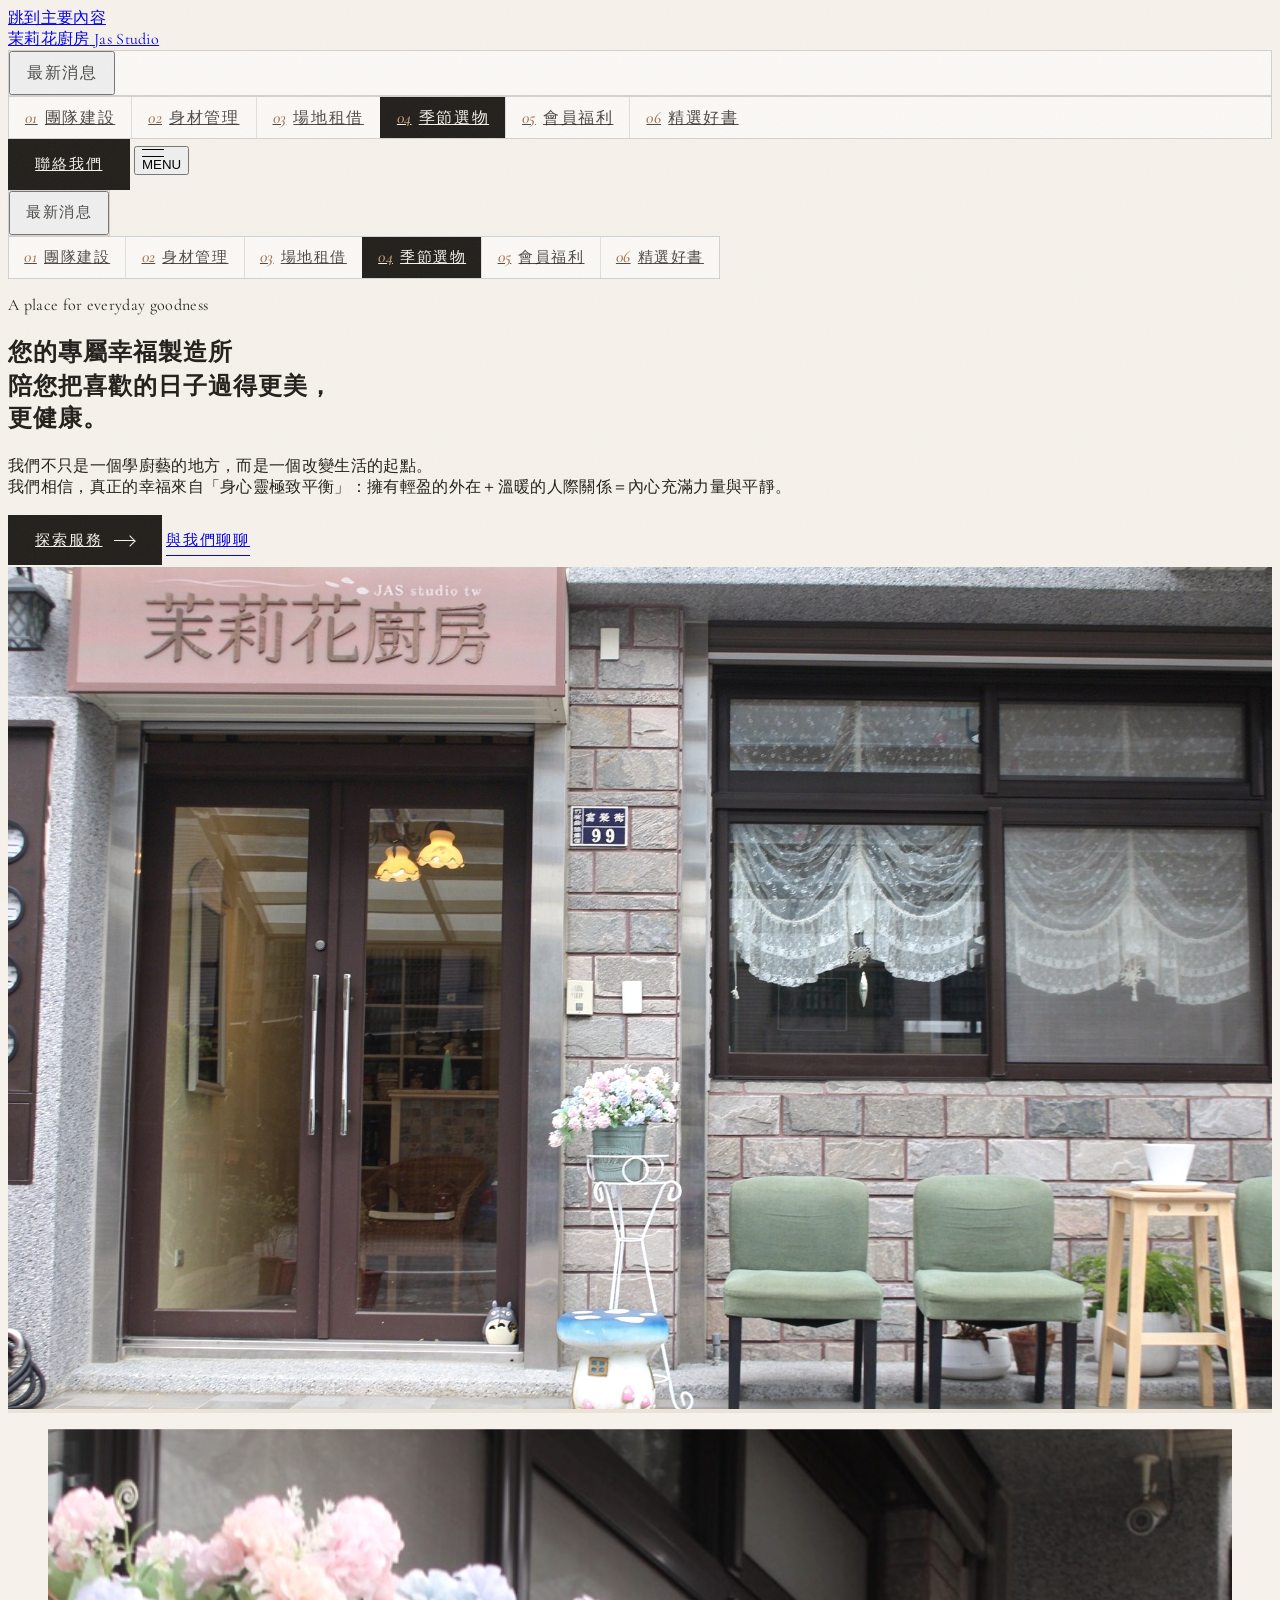
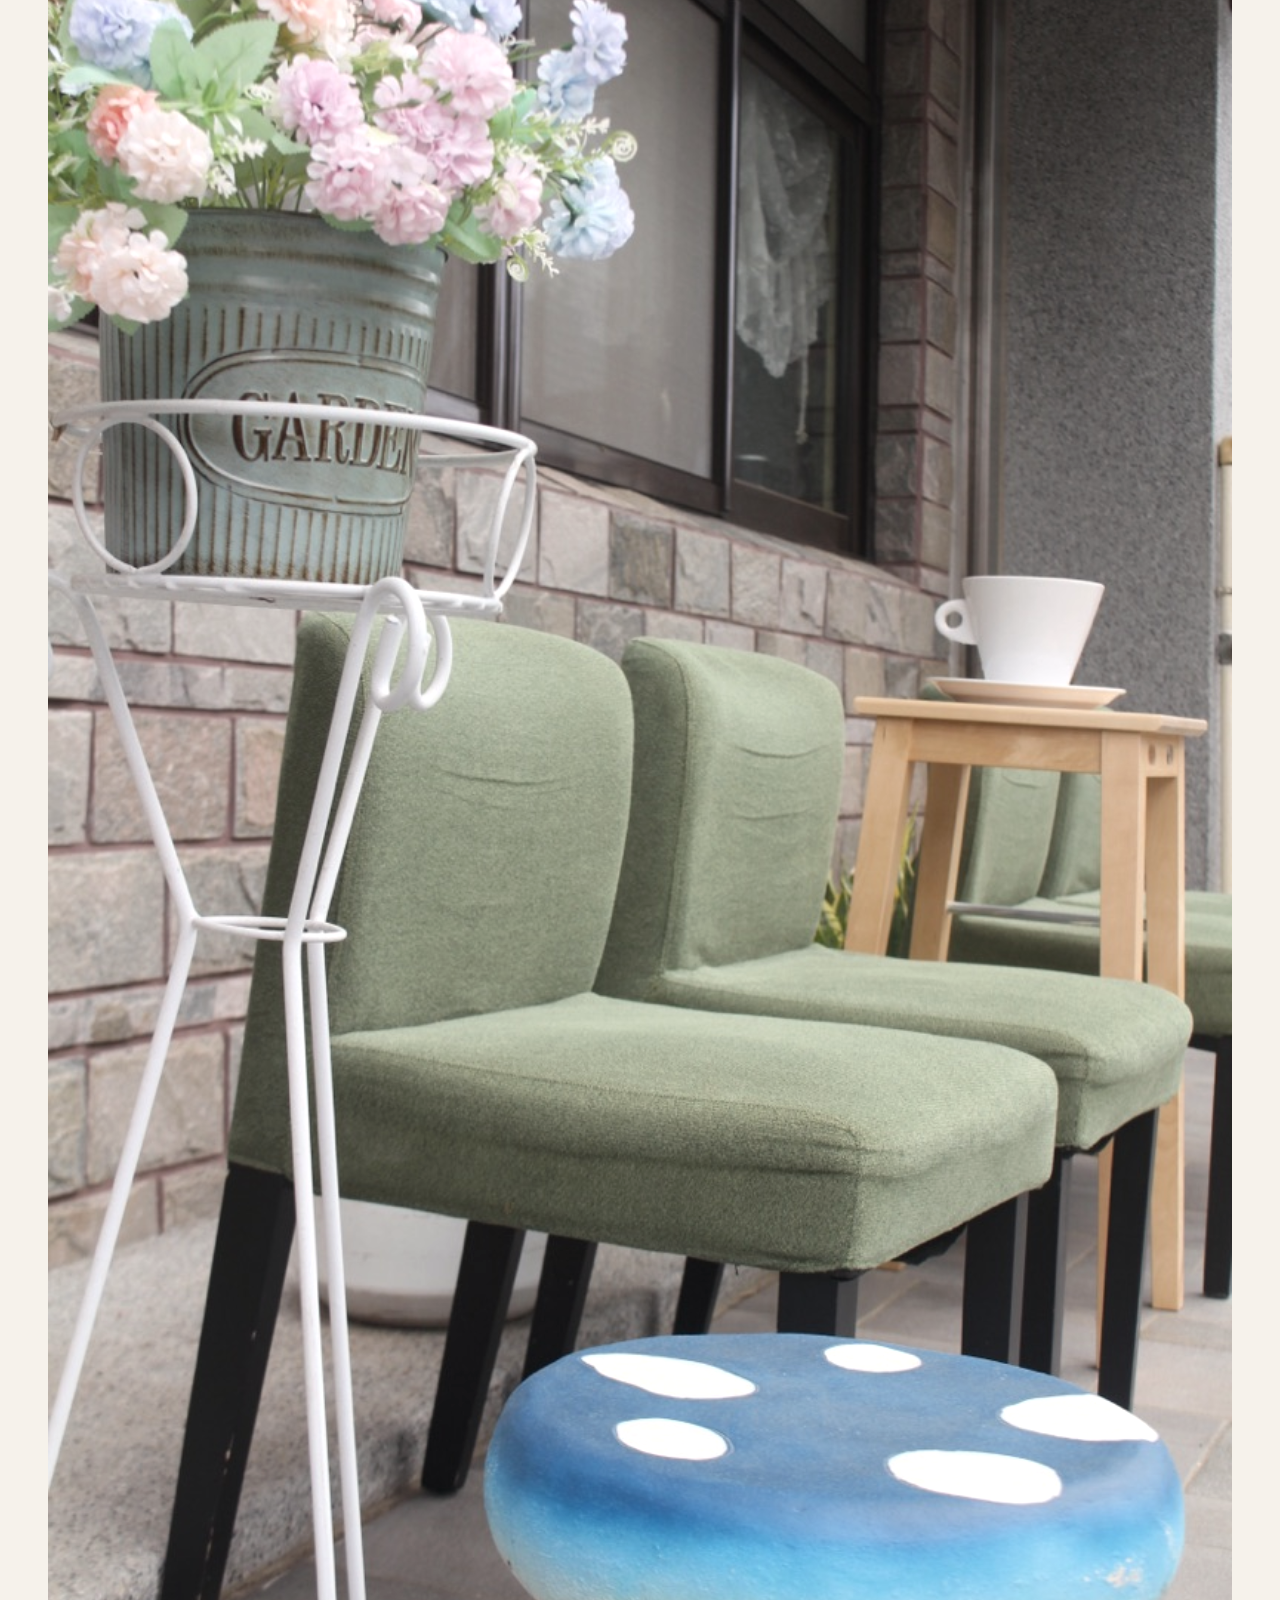
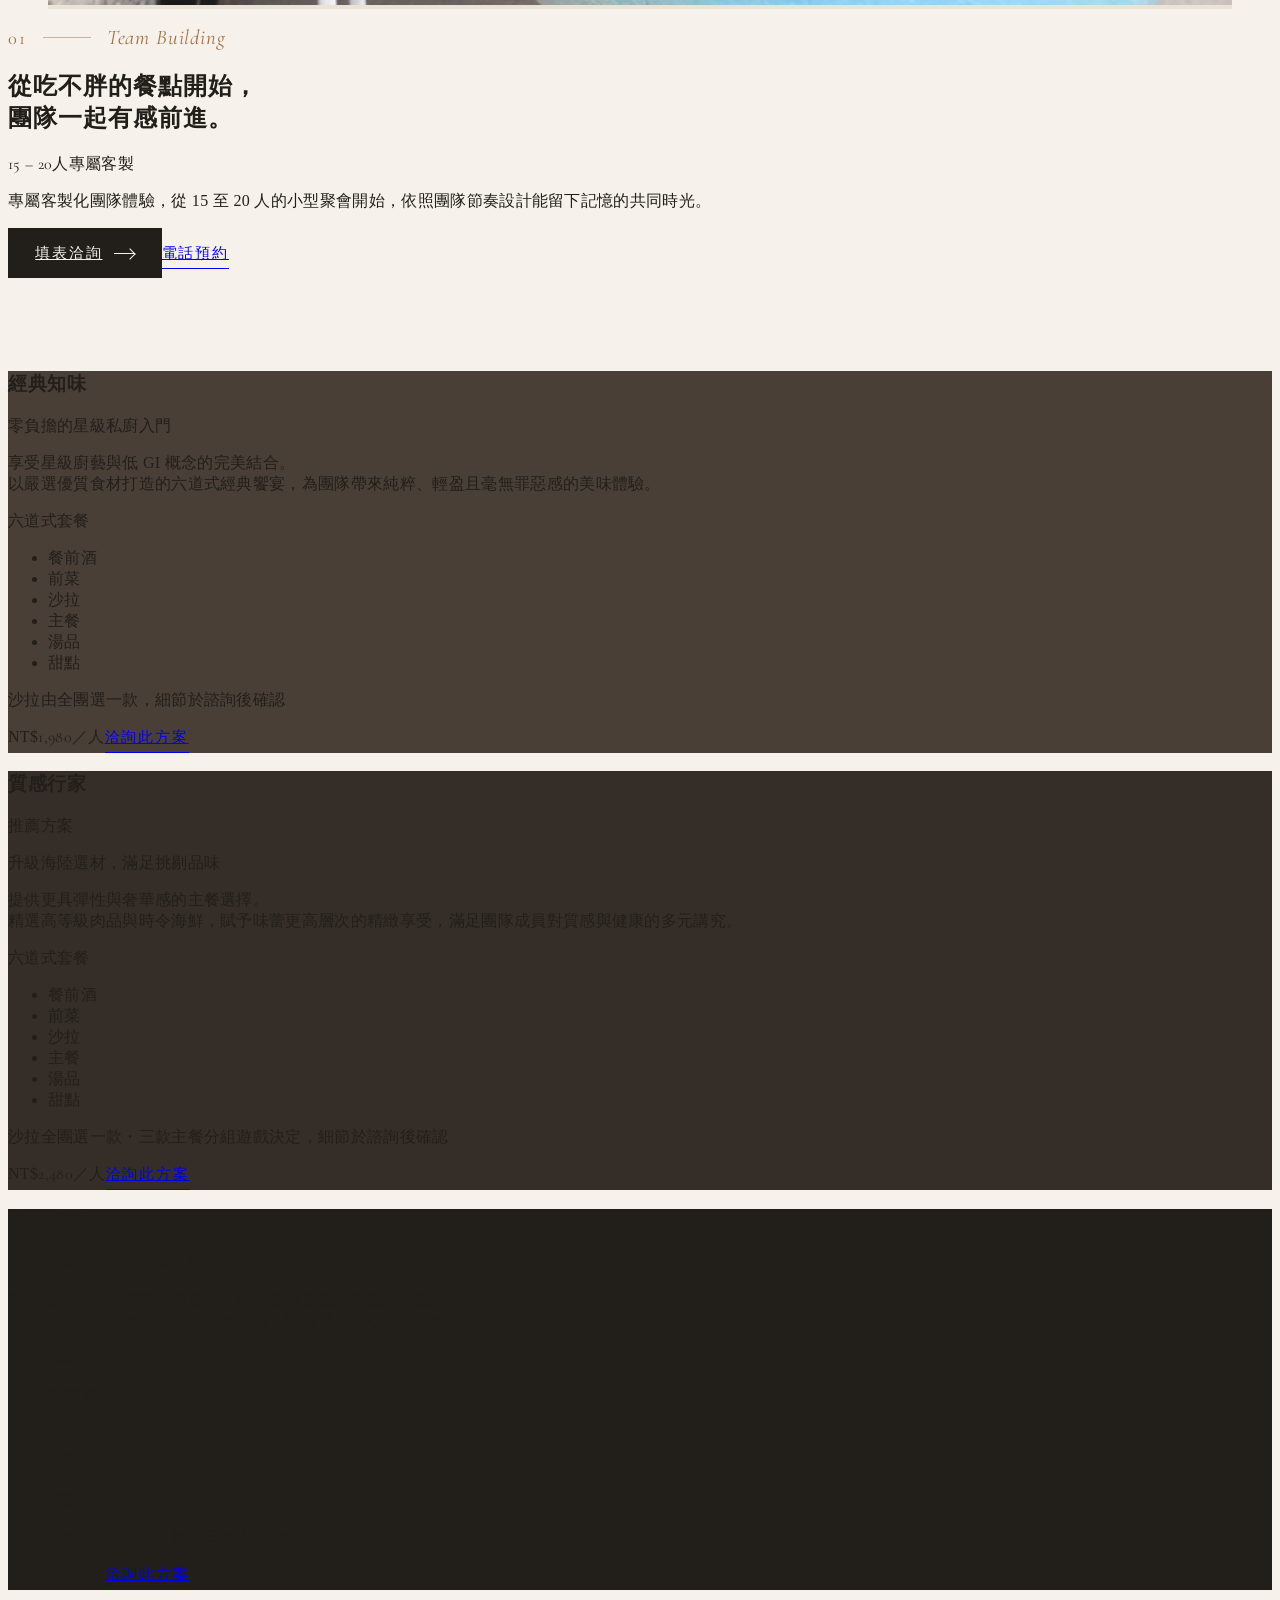
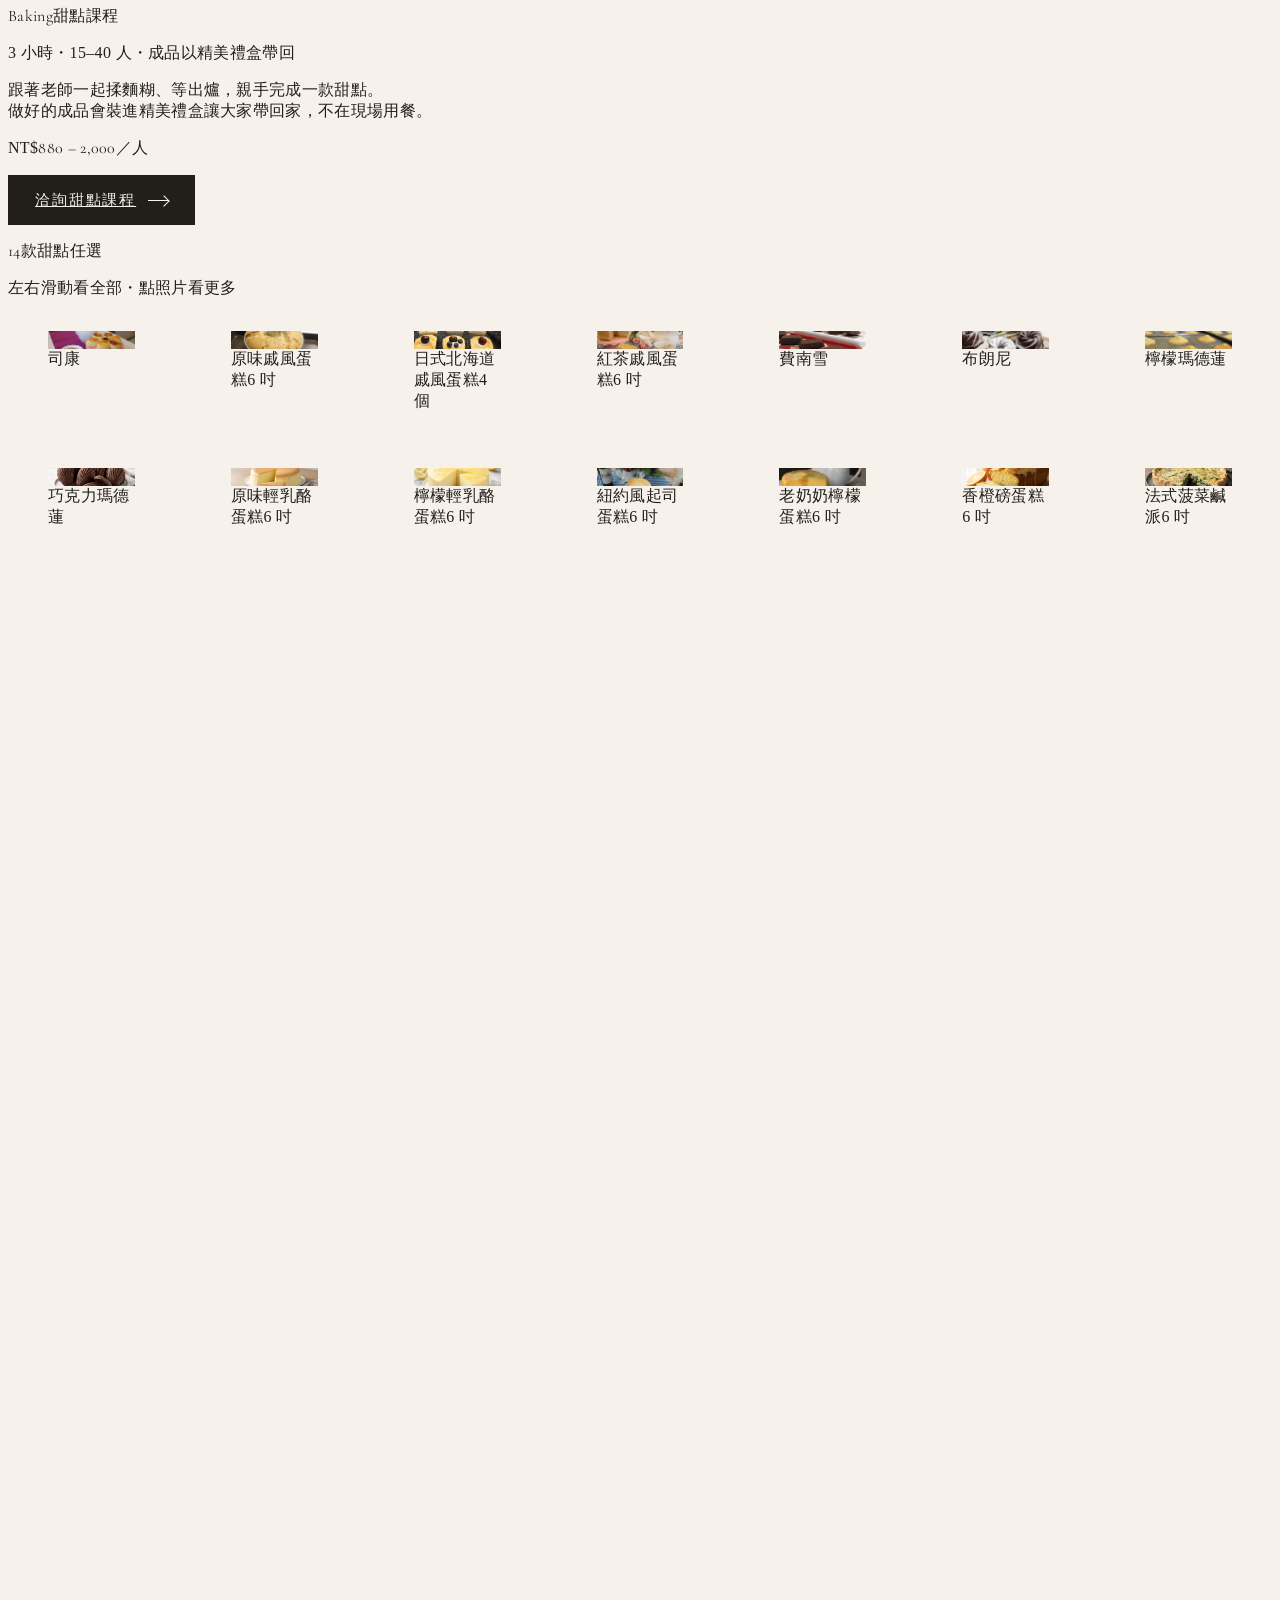
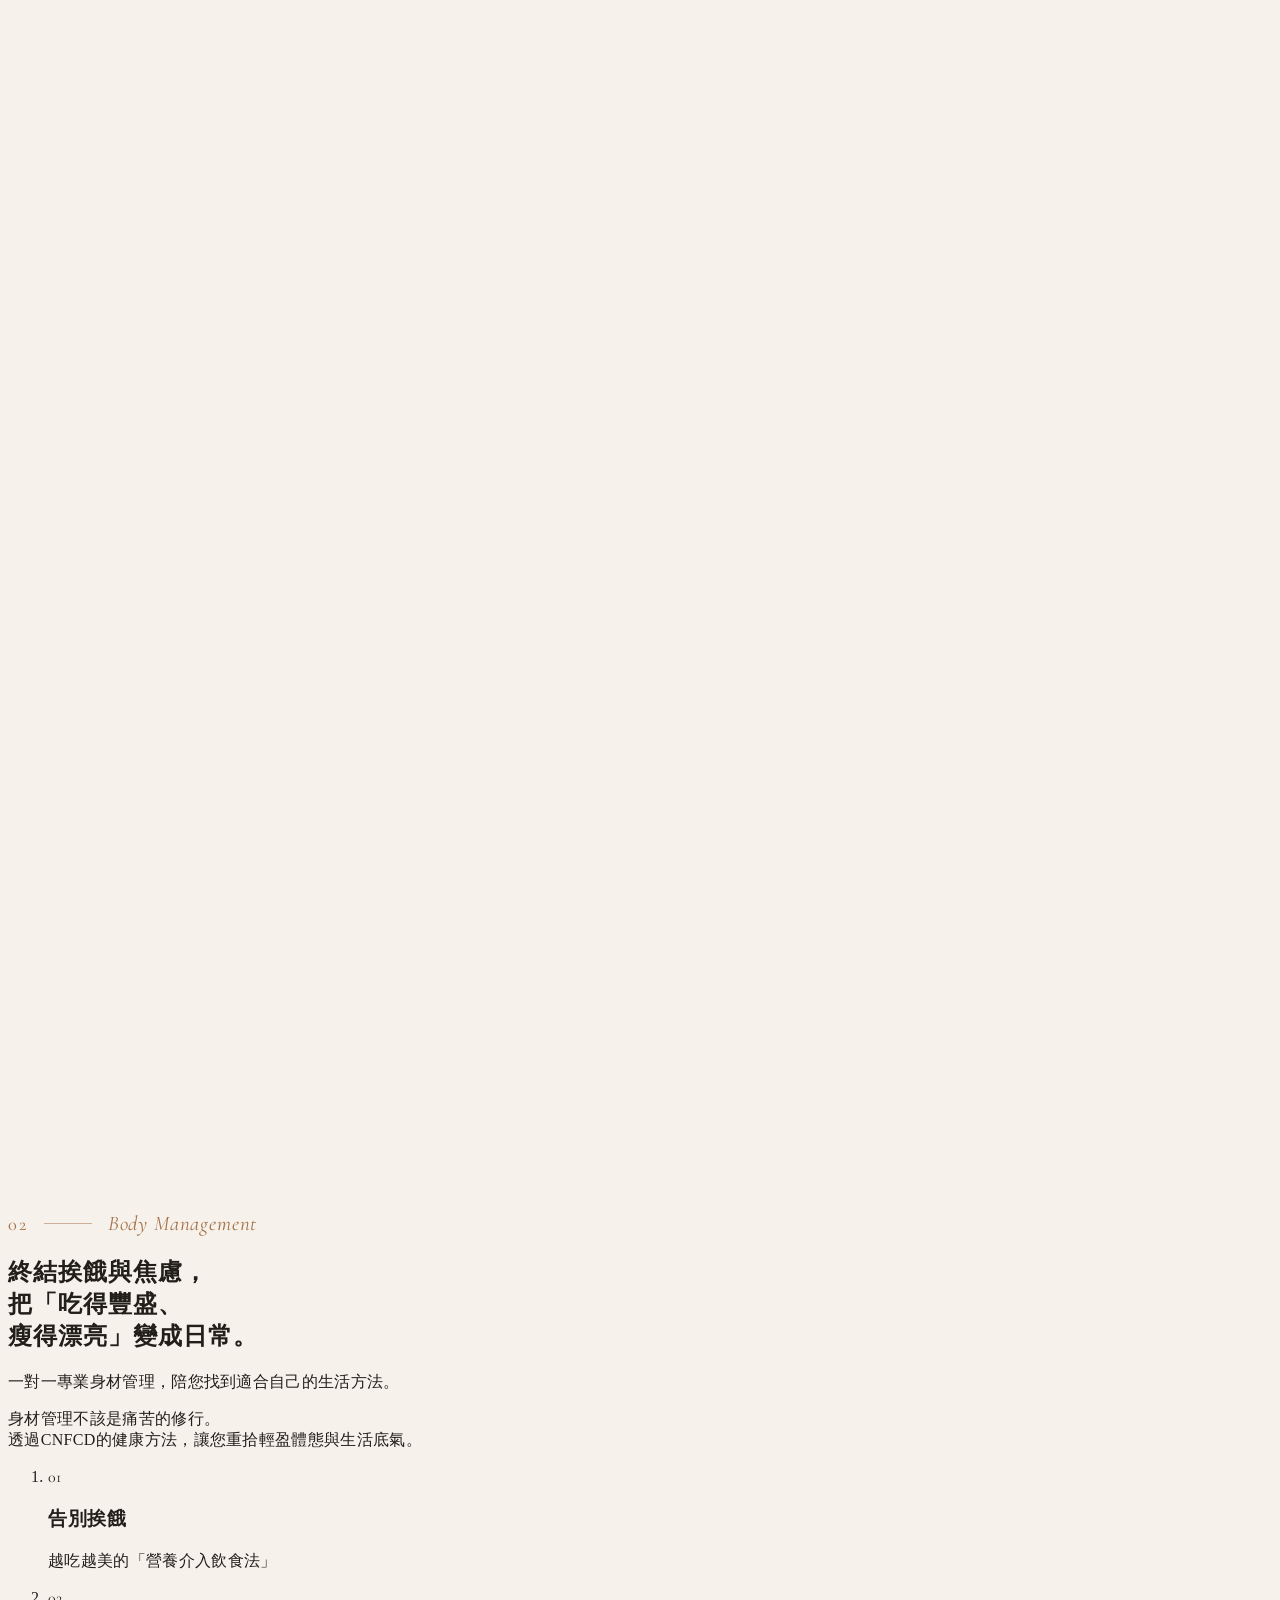
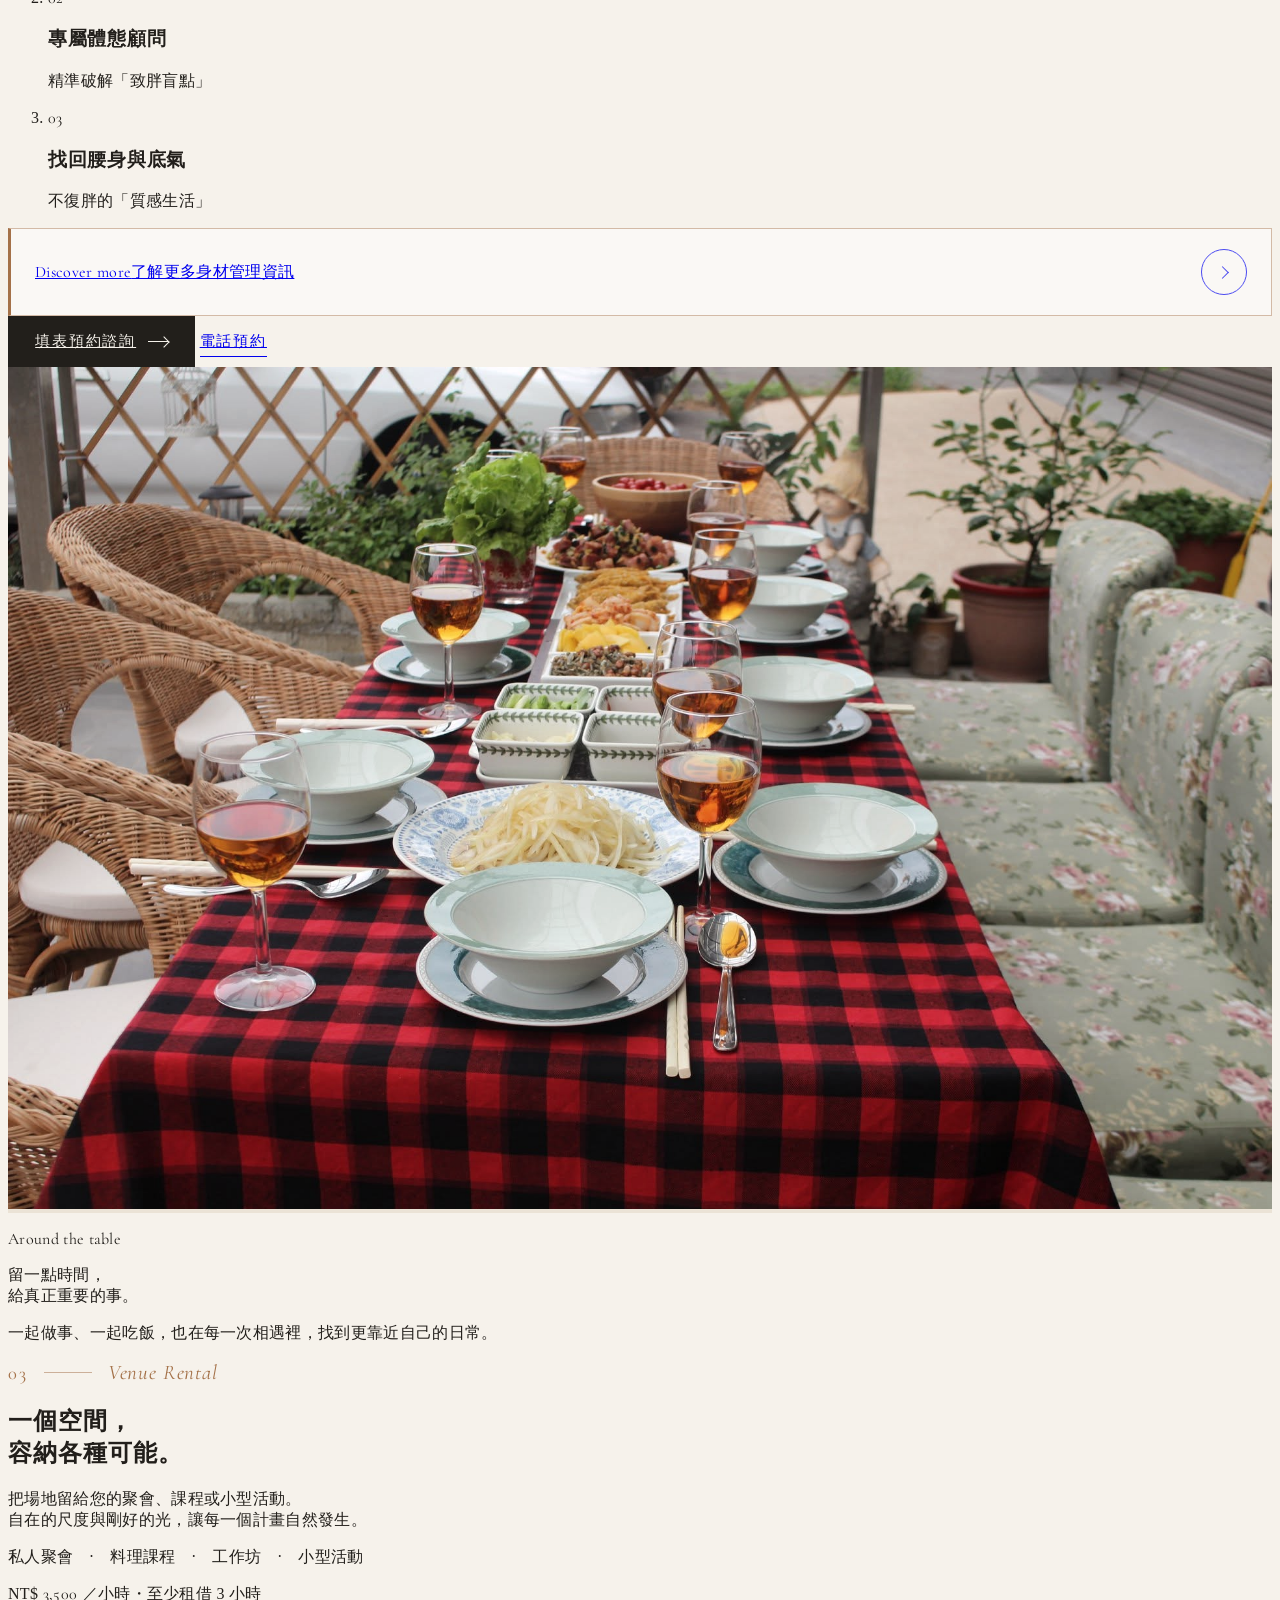
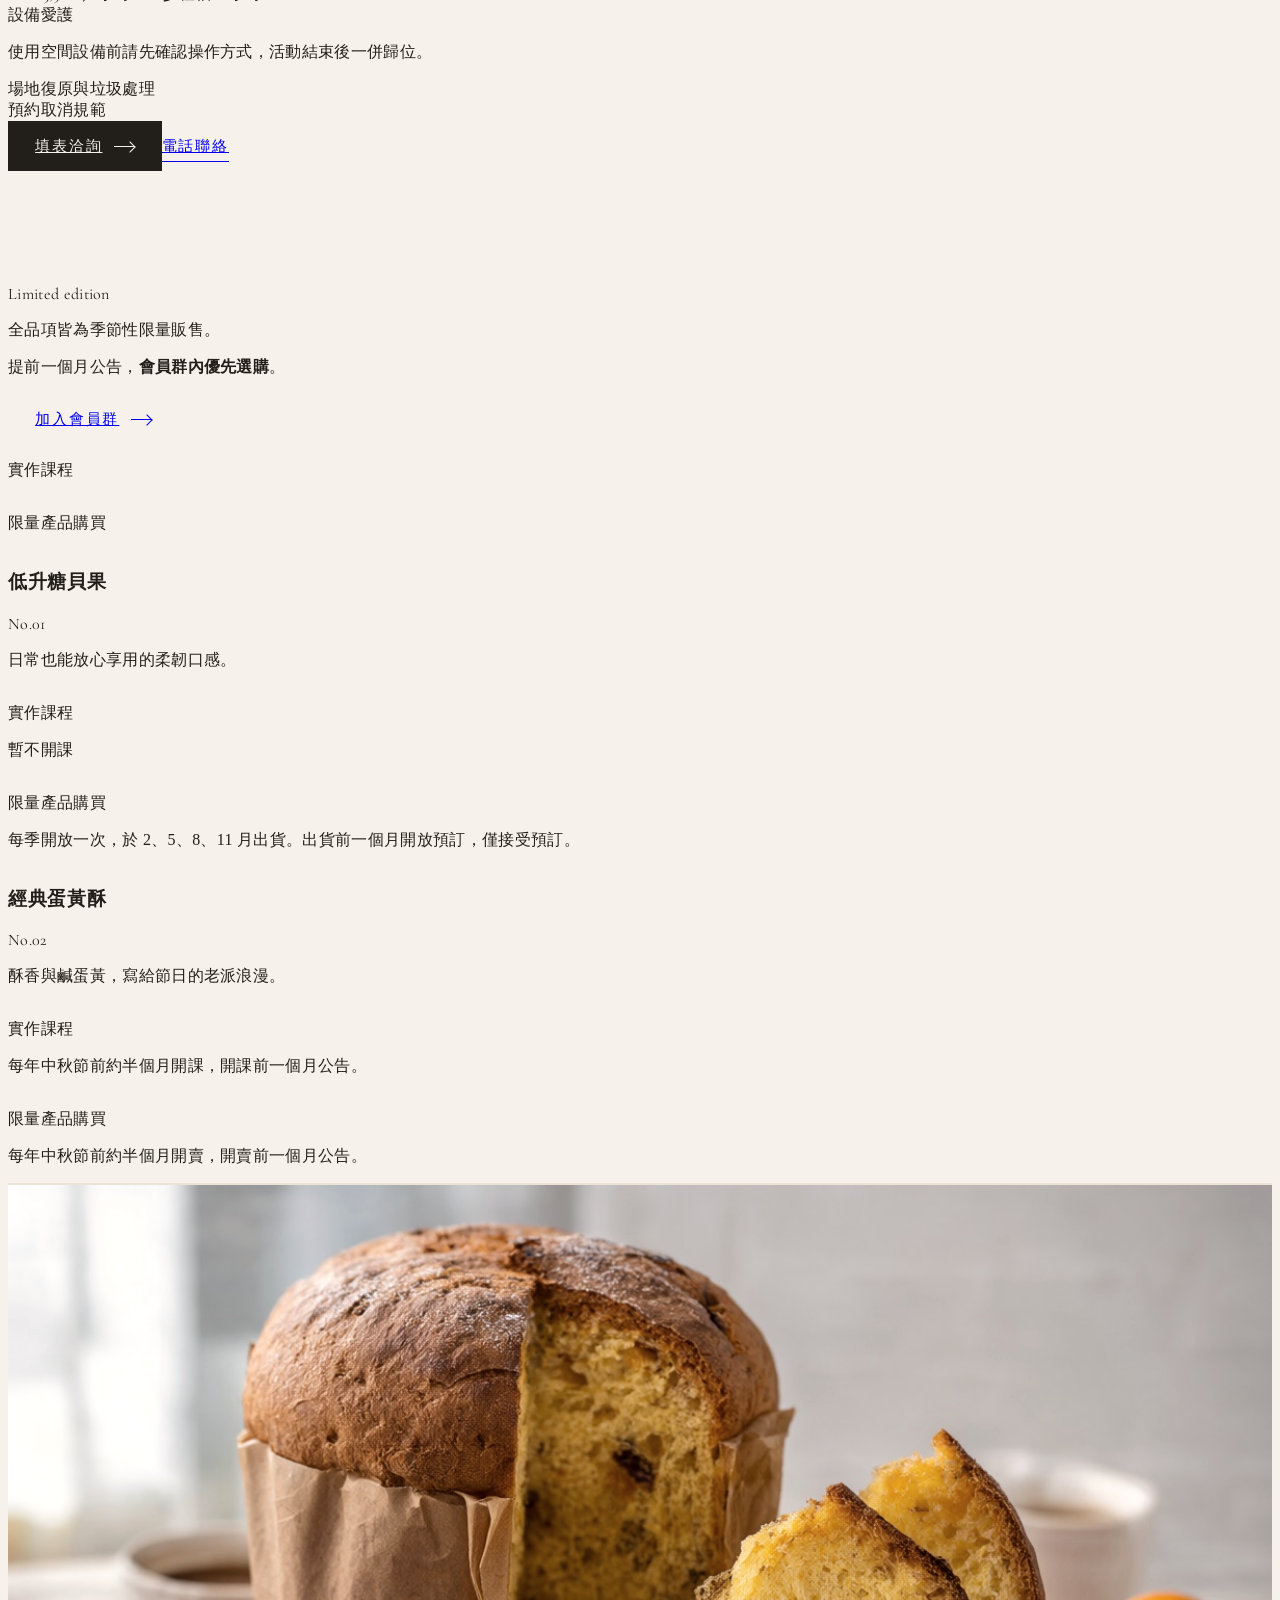
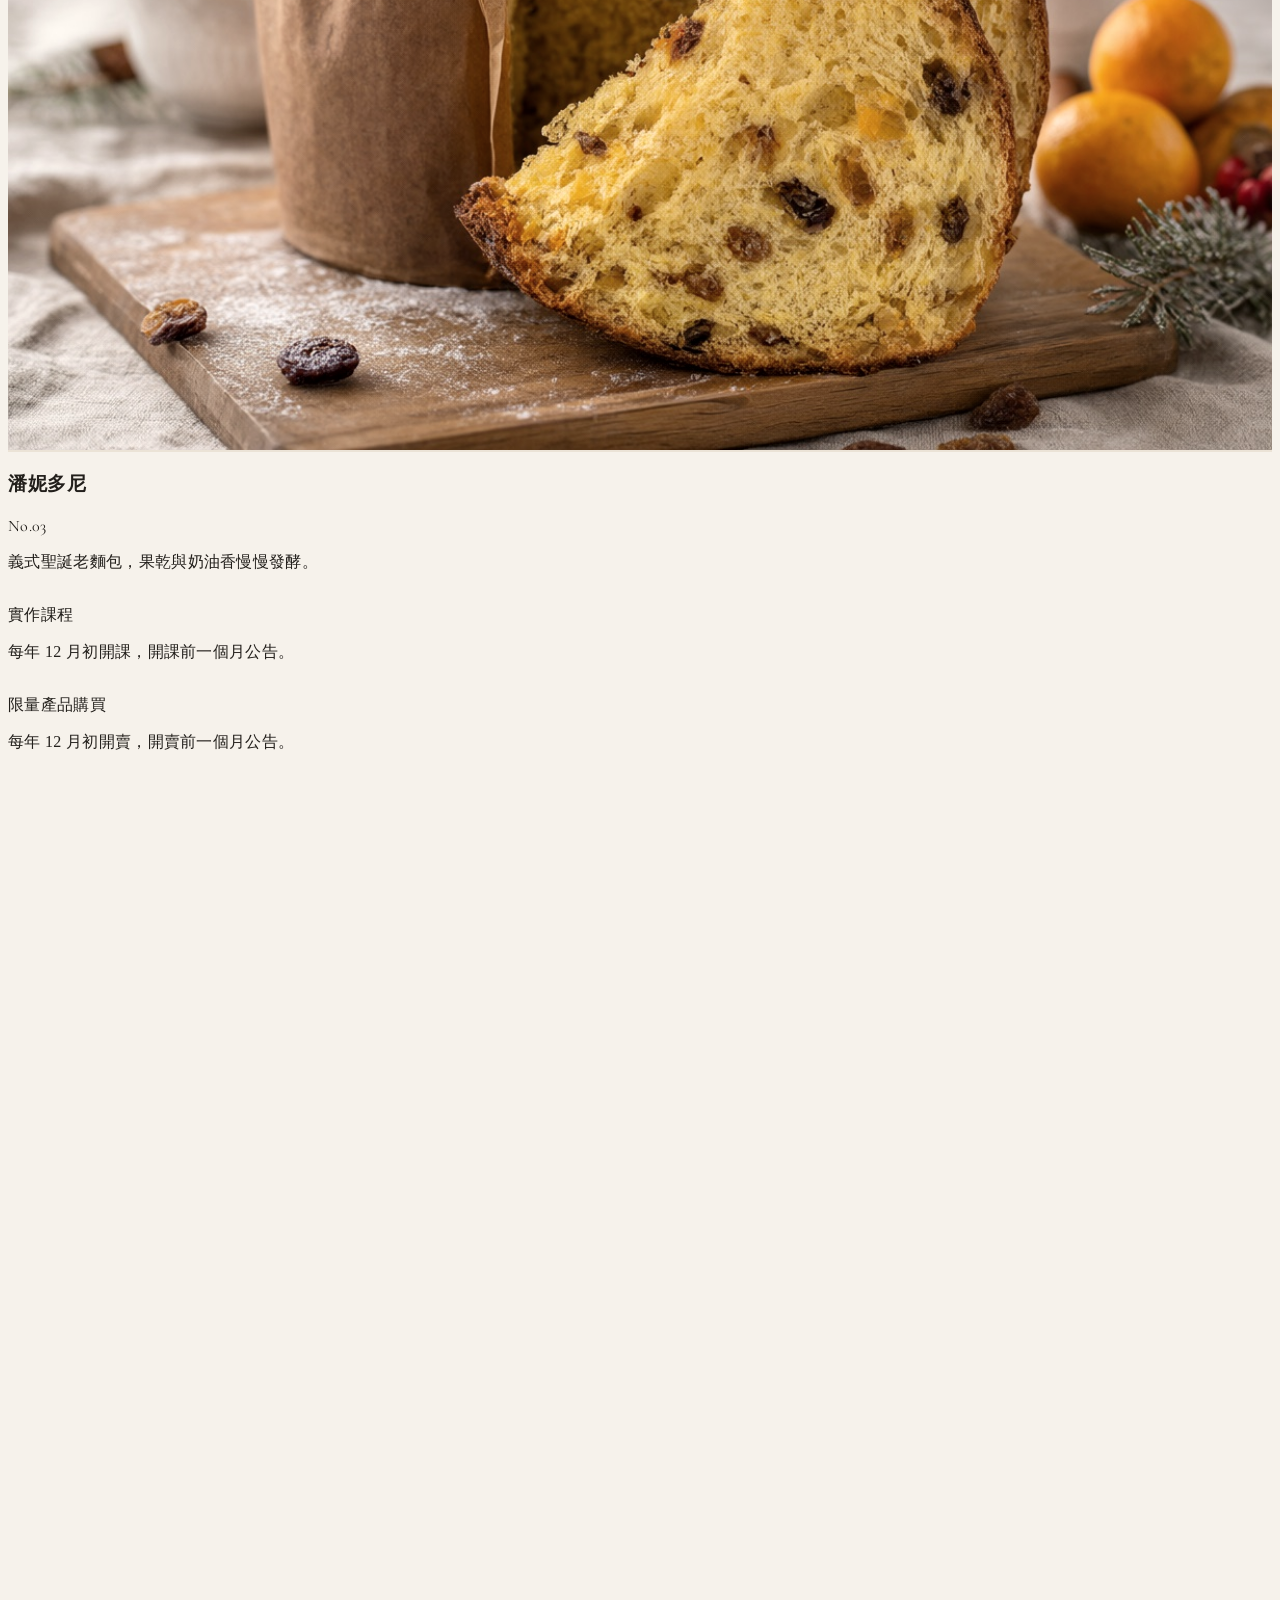
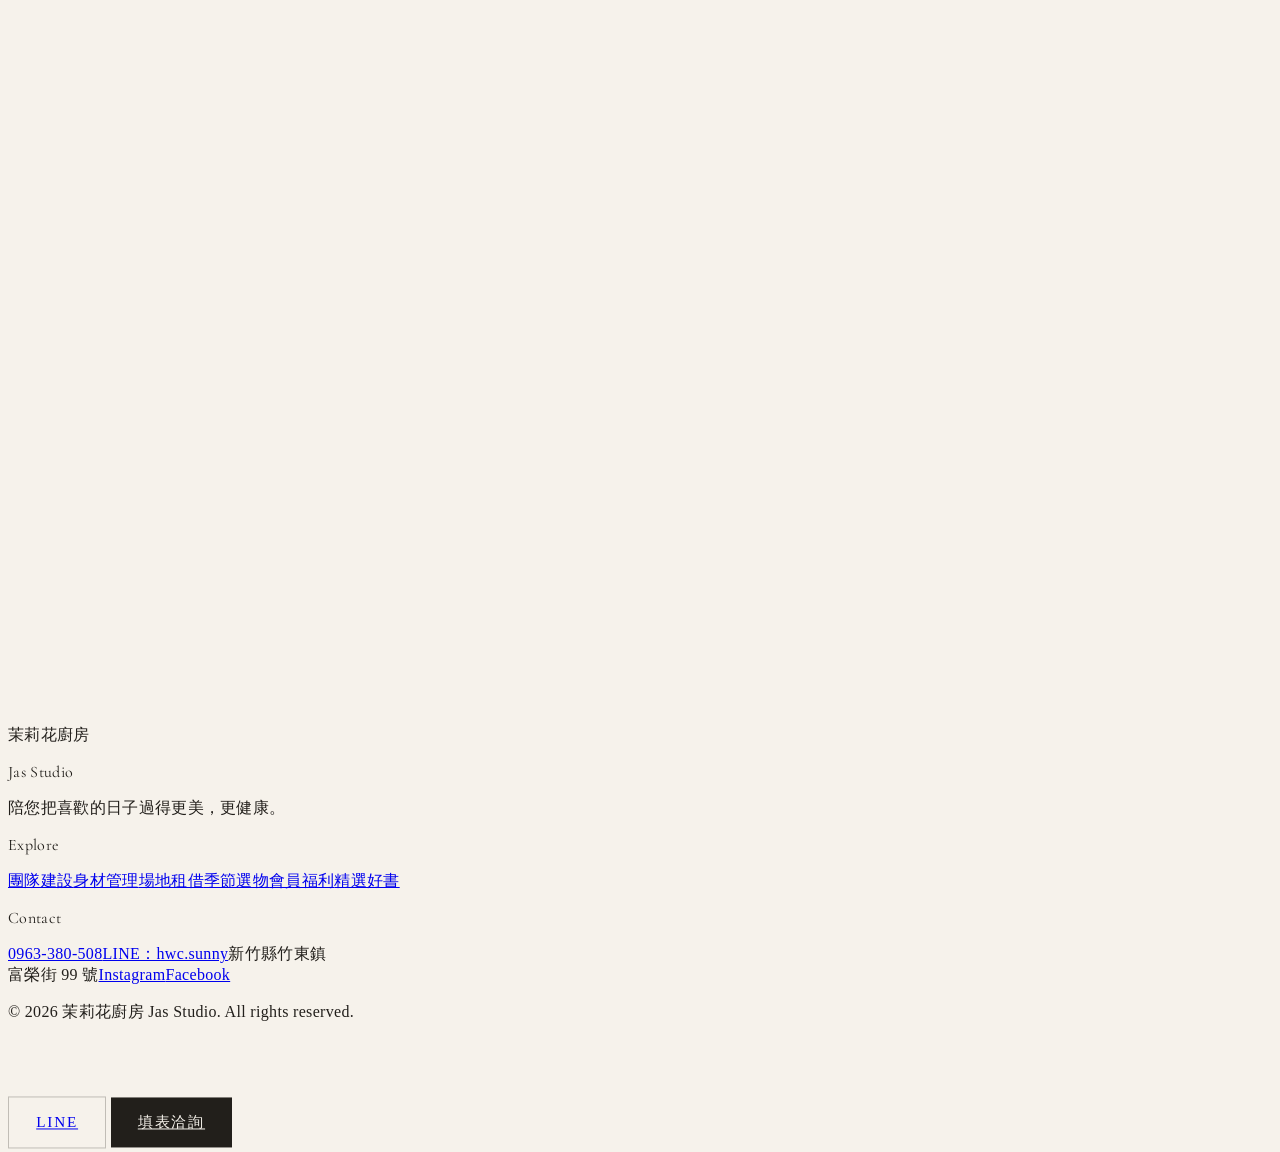
==== commit 110fe622: "Retouch second egg-yolk pastry photo: soften cracks, even yolk colour Co-Authored-By: Claude Opus 5." ====
--- a/index.html
+++ b/index.html
@@ -492,7 +492,7 @@
 					<article class="reveal" style="--delay: 0.1s">
 						<div class="carousel aspect-[3/2]" data-carousel aria-roledescription="carousel" aria-label="經典蛋黃酥照片">
 							<div class="carousel-slide is-active"><div class="media h-full"><img src="./product-pastry.jpg?v=2" alt="經典蛋黃酥 1" class="photo media-img zoomable" loading="lazy"></div></div>
-							<div class="carousel-slide"><div class="media h-full"><img src="./product-pastry2.jpg" alt="經典蛋黃酥 2" class="photo media-img zoomable" loading="lazy"></div></div>
+							<div class="carousel-slide"><div class="media h-full"><img src="./product-pastry2.jpg?v=2" alt="經典蛋黃酥 2" class="photo media-img zoomable" loading="lazy"></div></div>
 						</div>
 						<div class="mt-6 flex items-baseline justify-between border-b hairline pb-4"><h3 class="font-display text-2xl font-medium">經典蛋黃酥</h3><span class="en text-lg text-ink/30">No.02</span></div>
 						<p class="mt-4 text-sm leading-7 text-ink/55">酥香與鹹蛋黃，寫給節日的老派浪漫。</p>
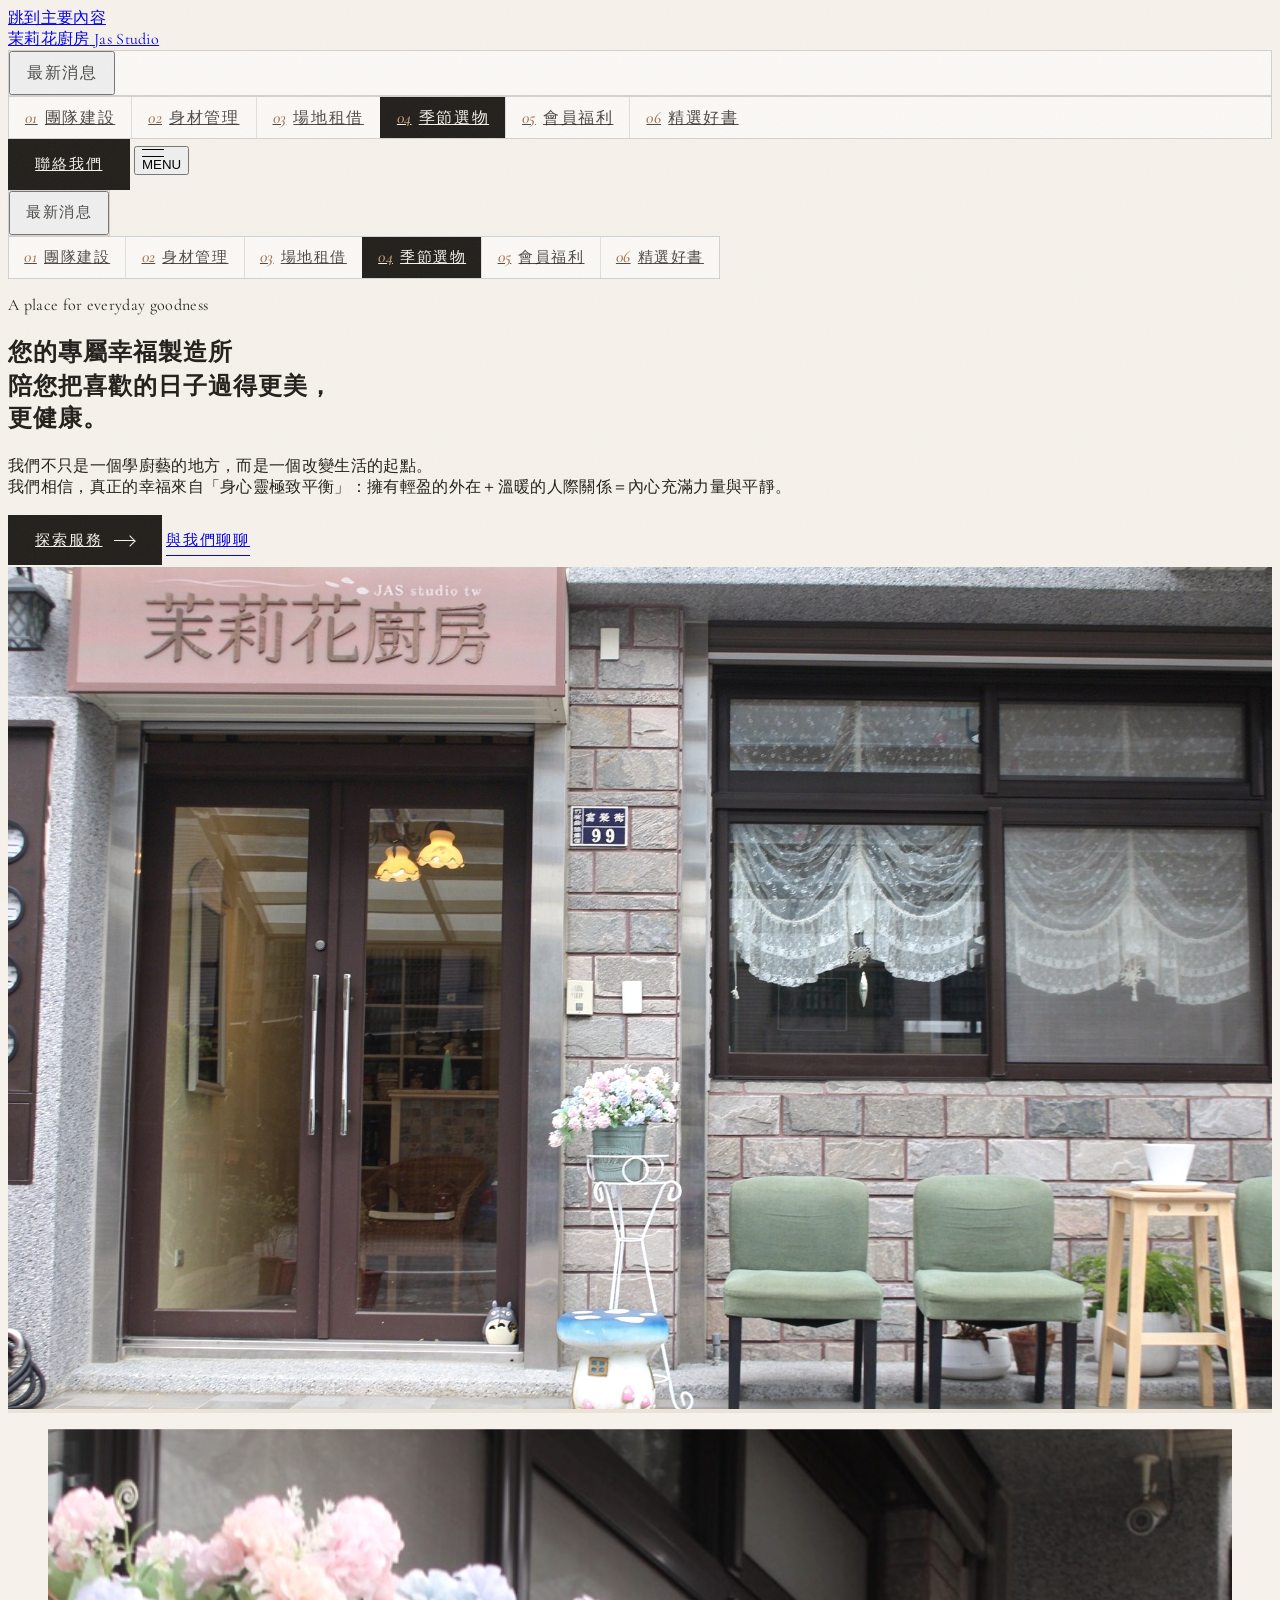
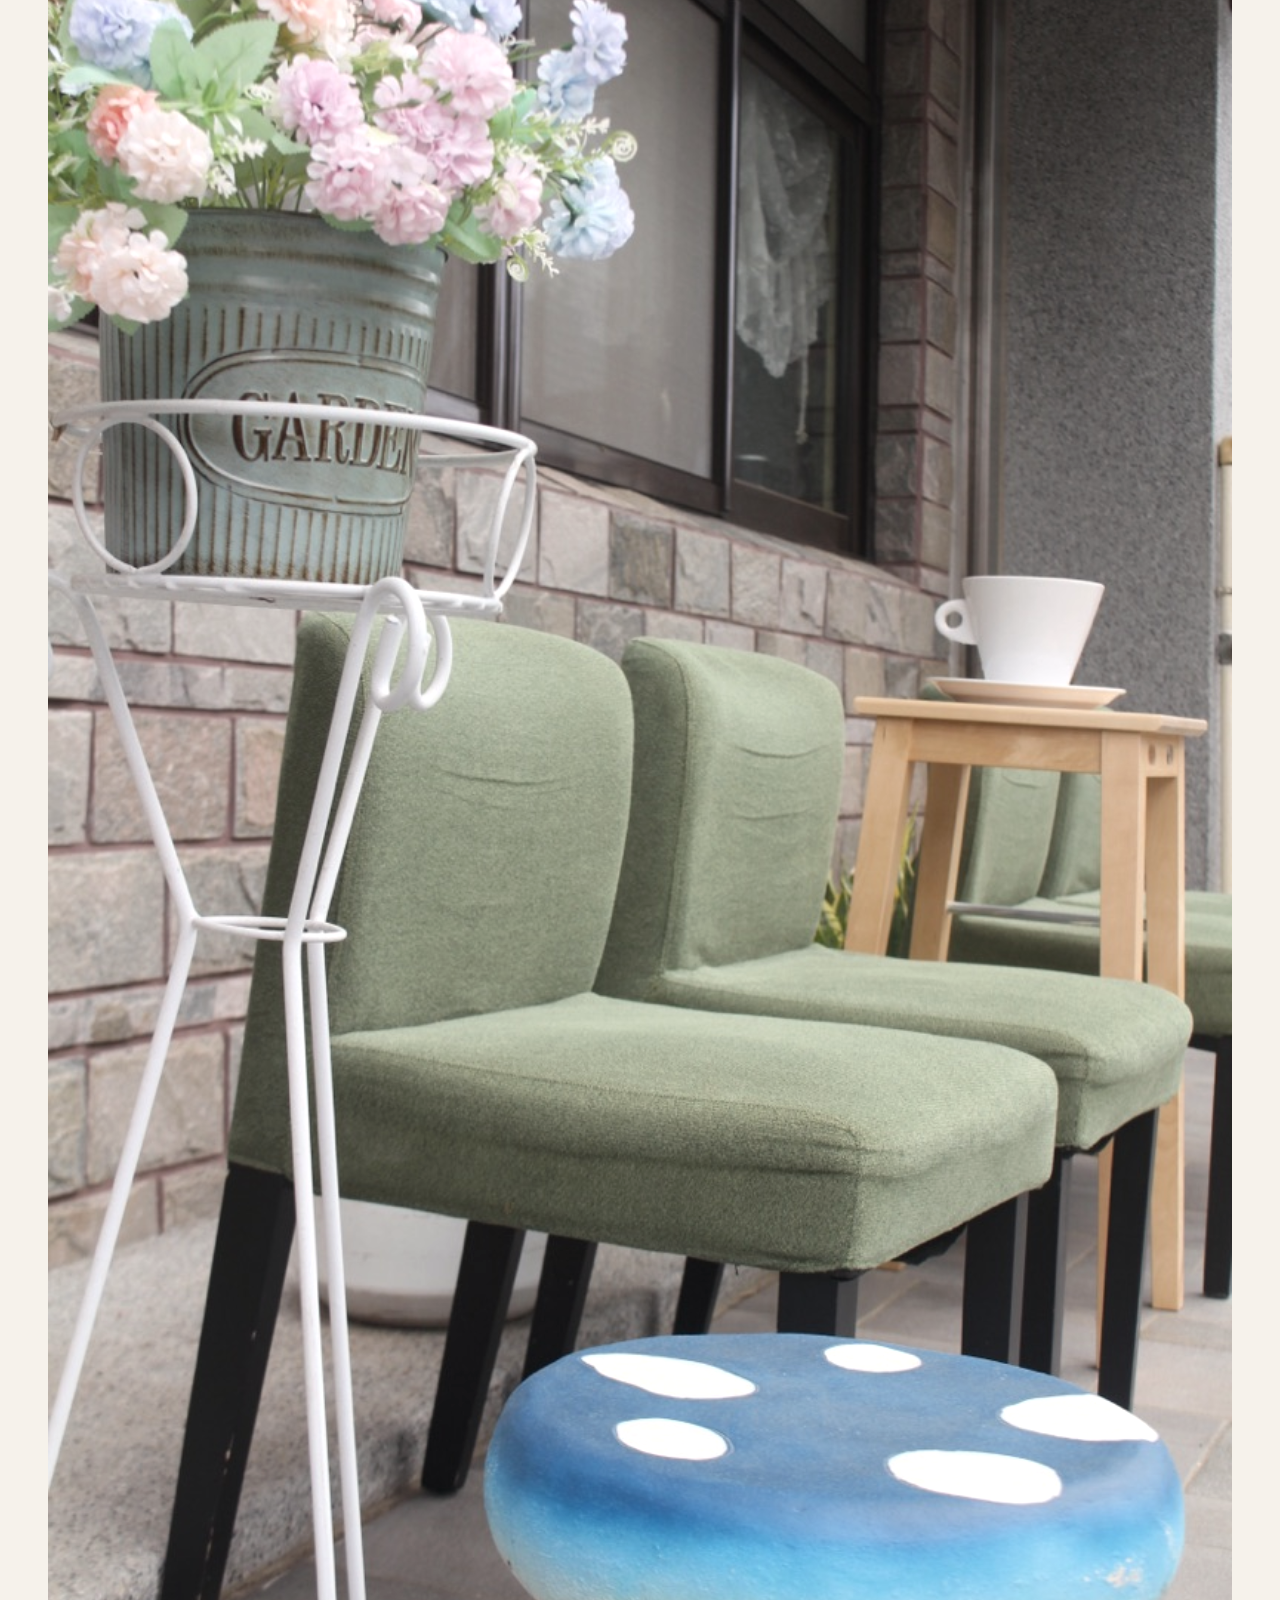
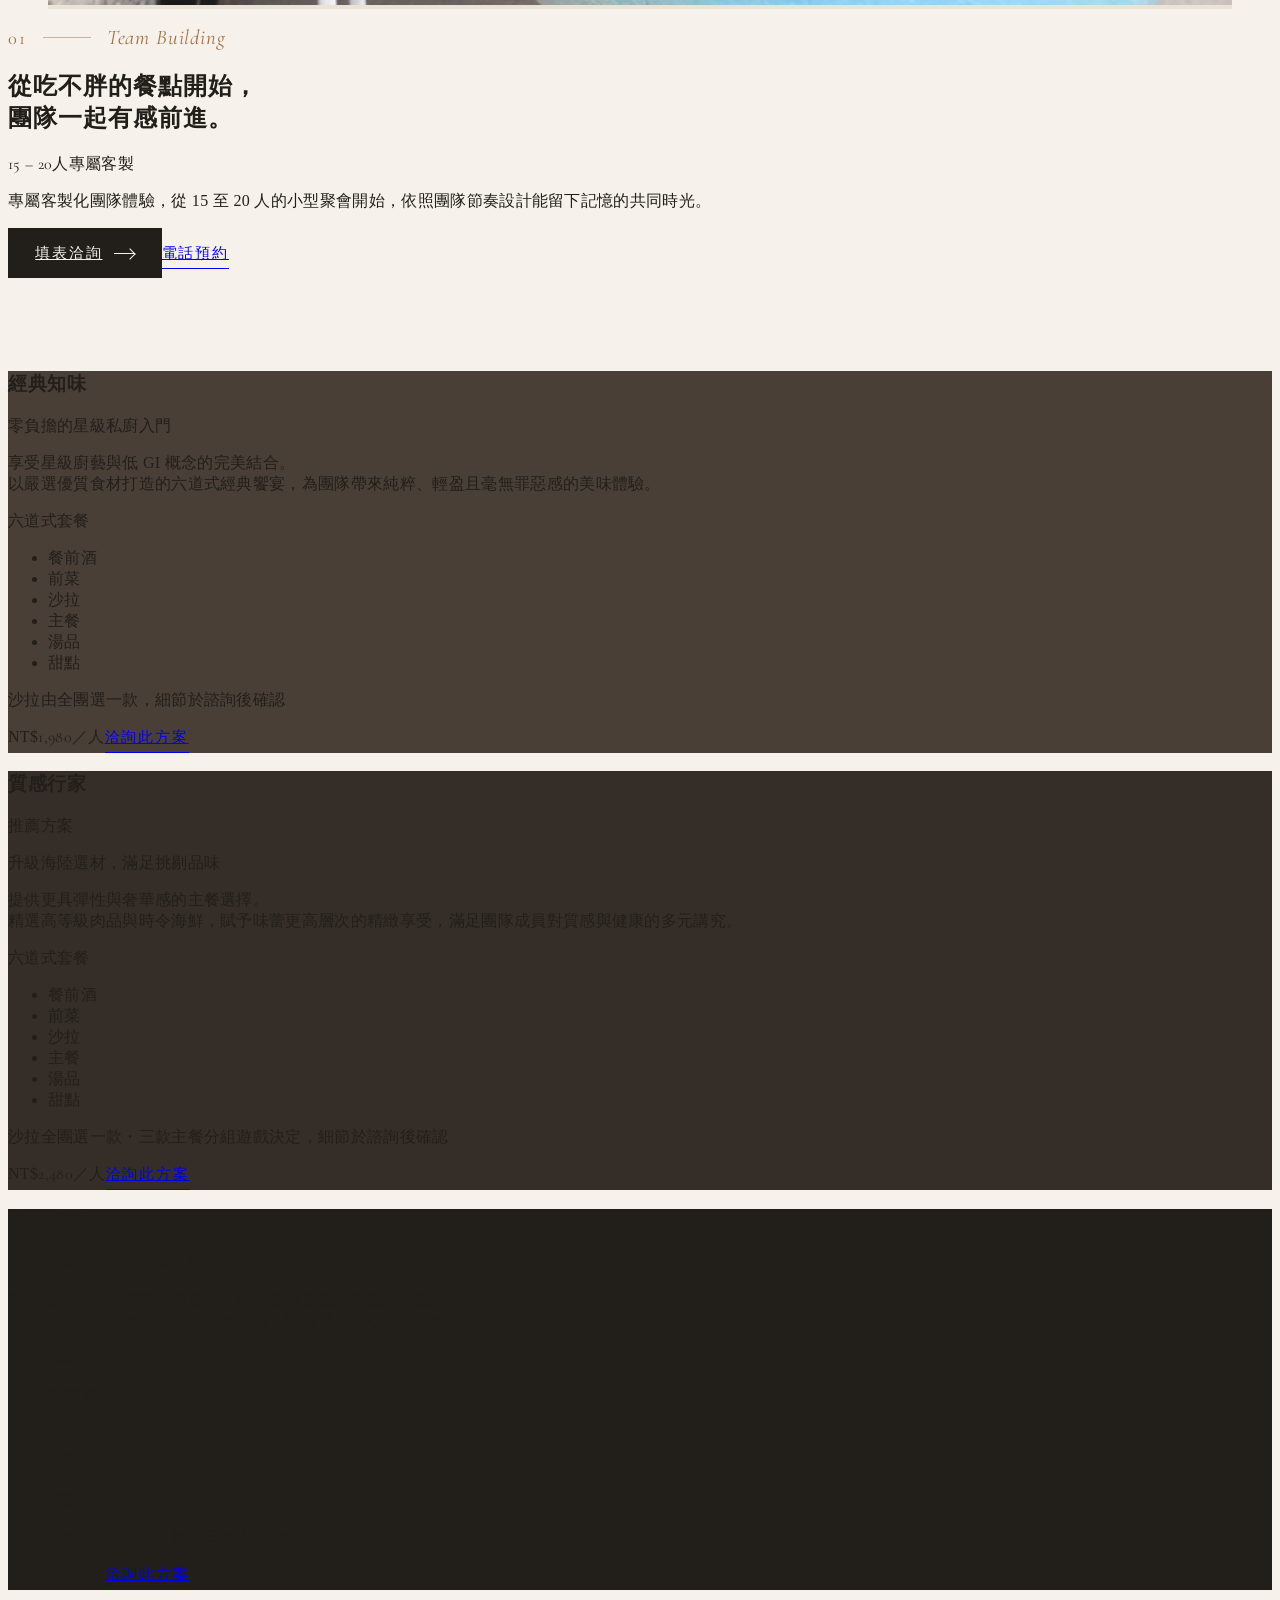
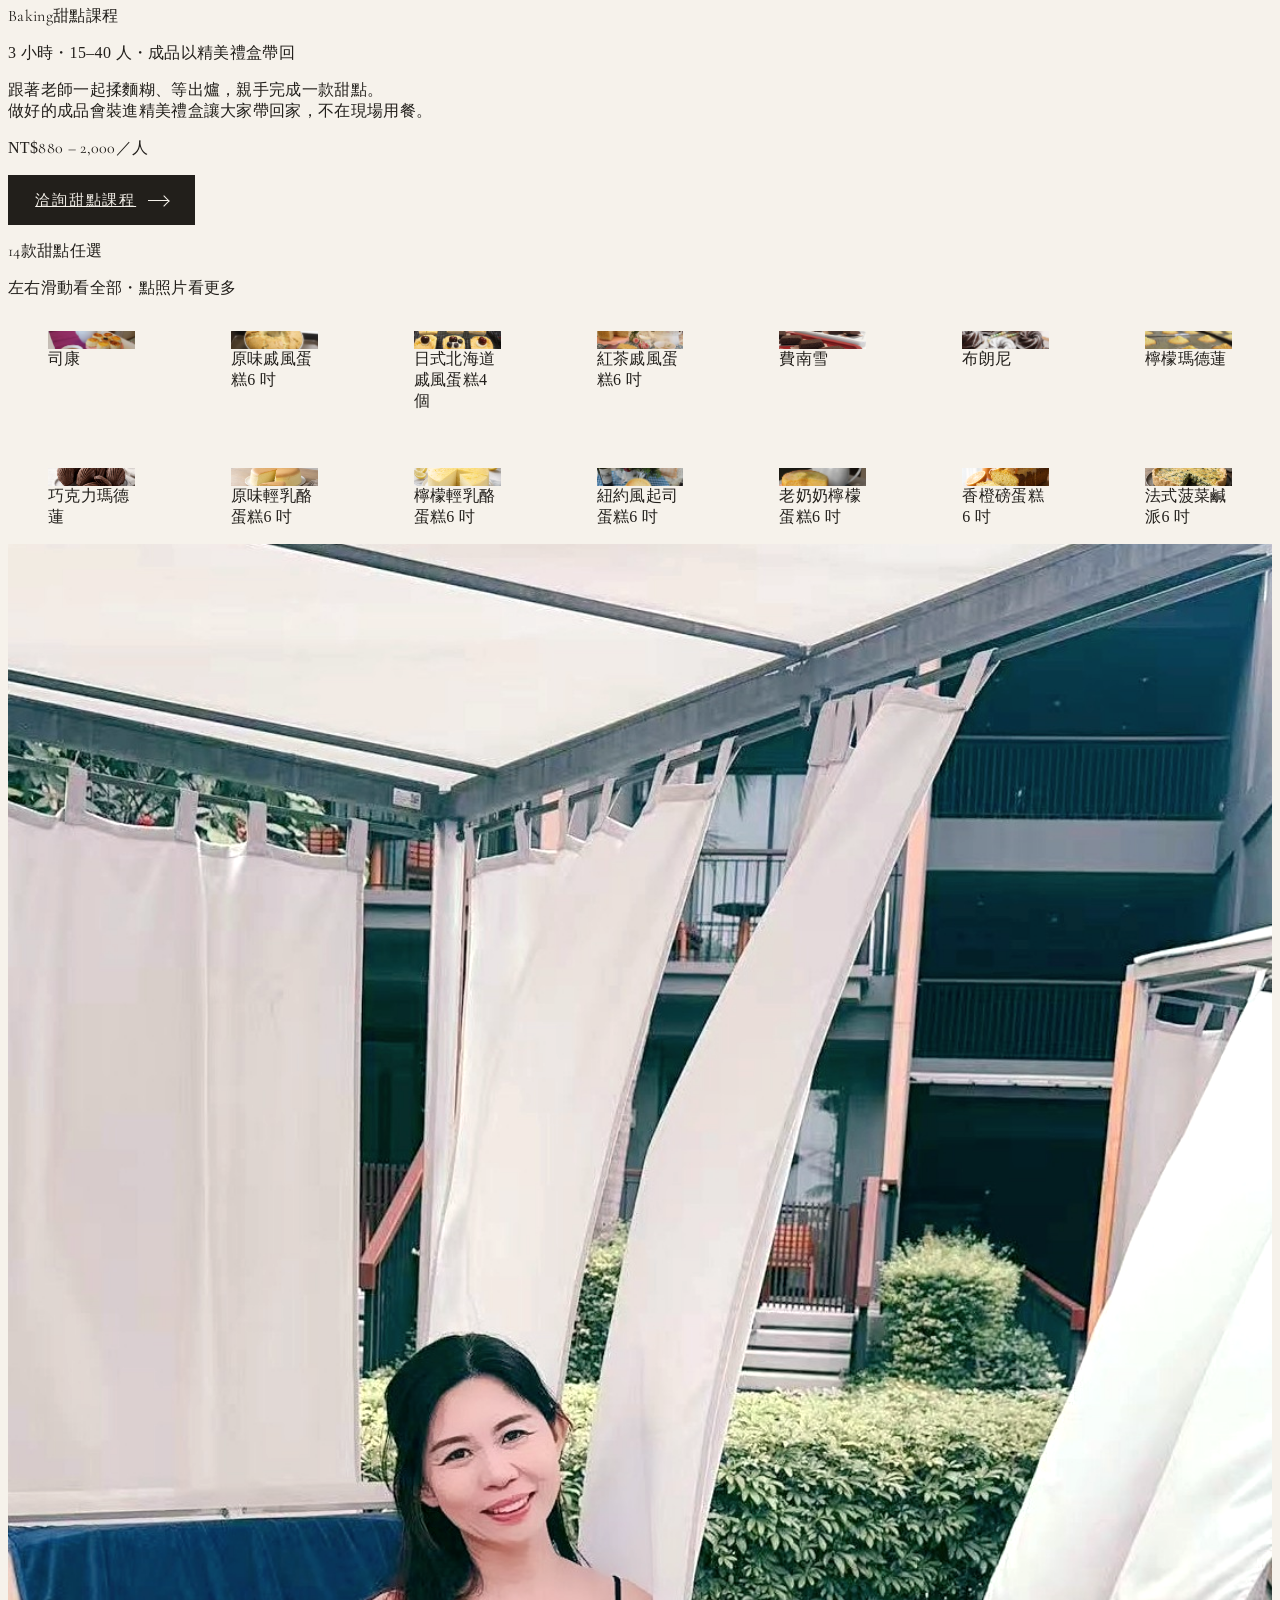
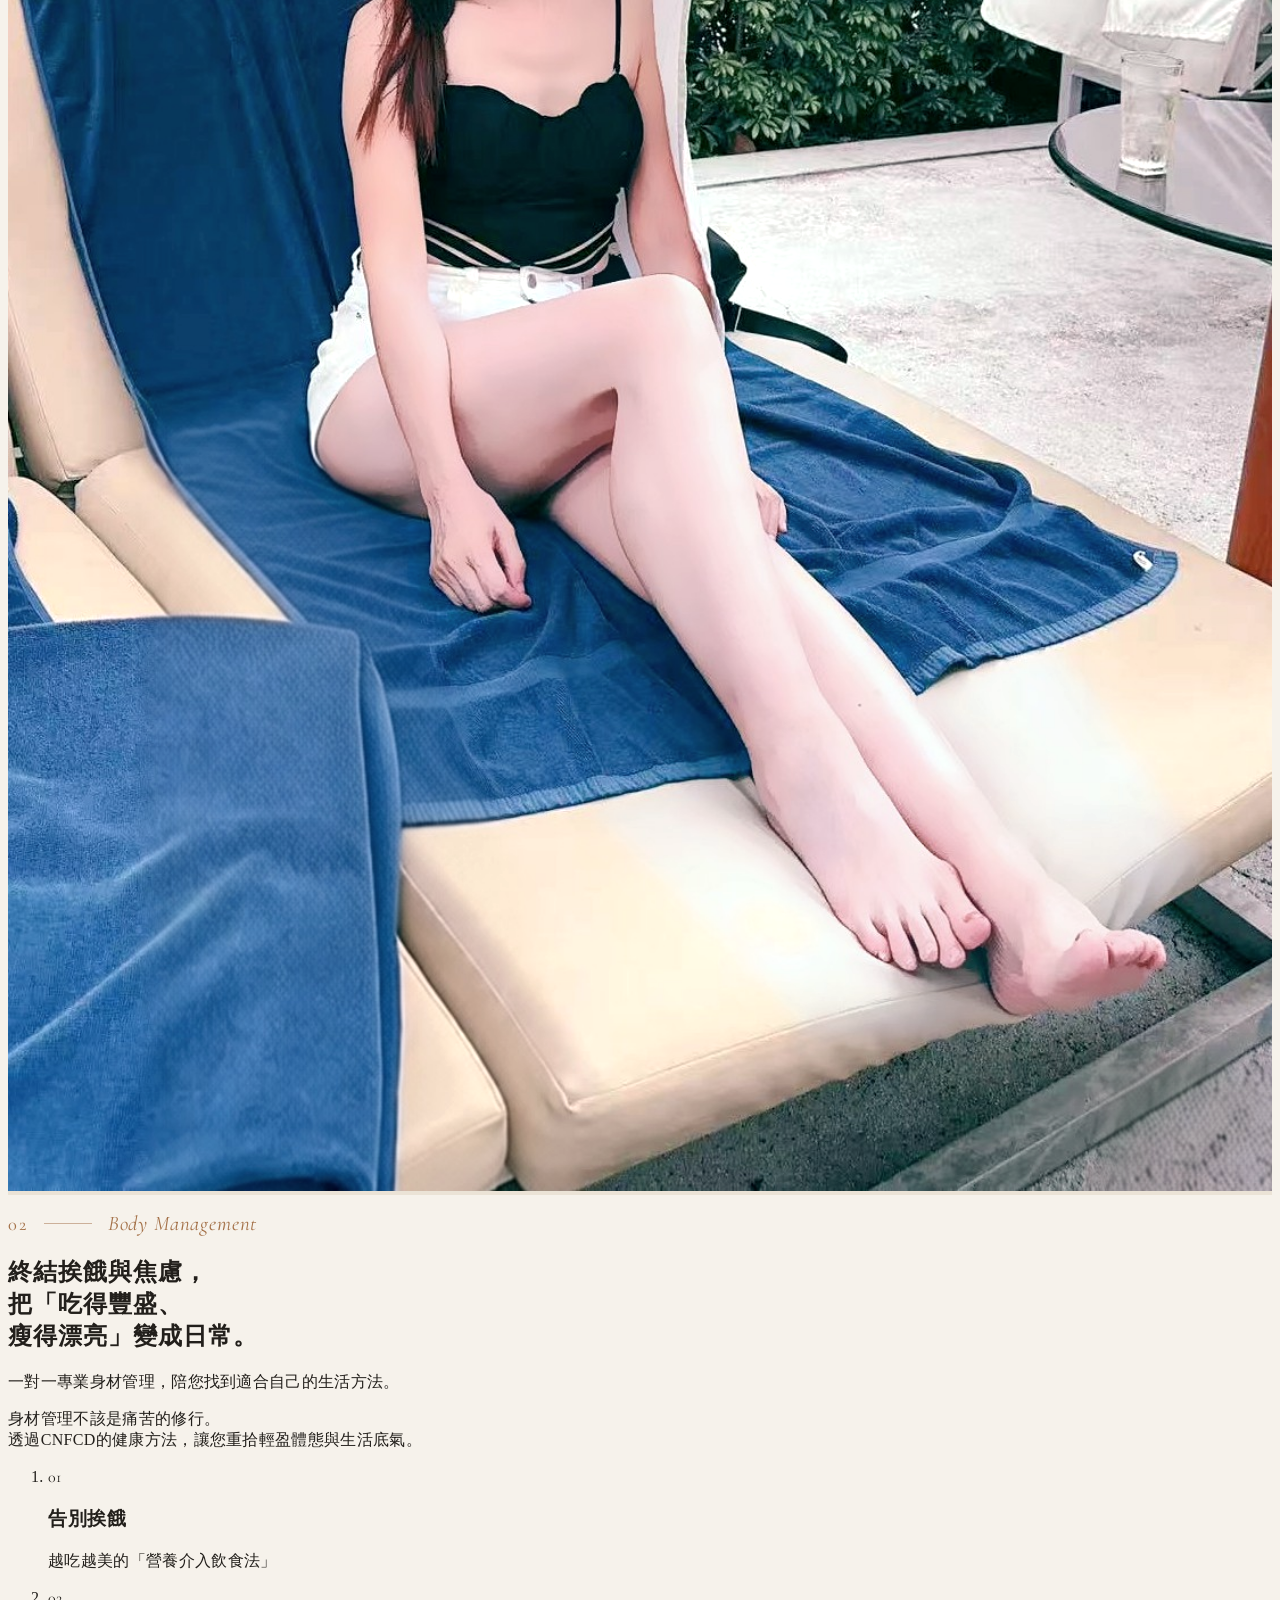
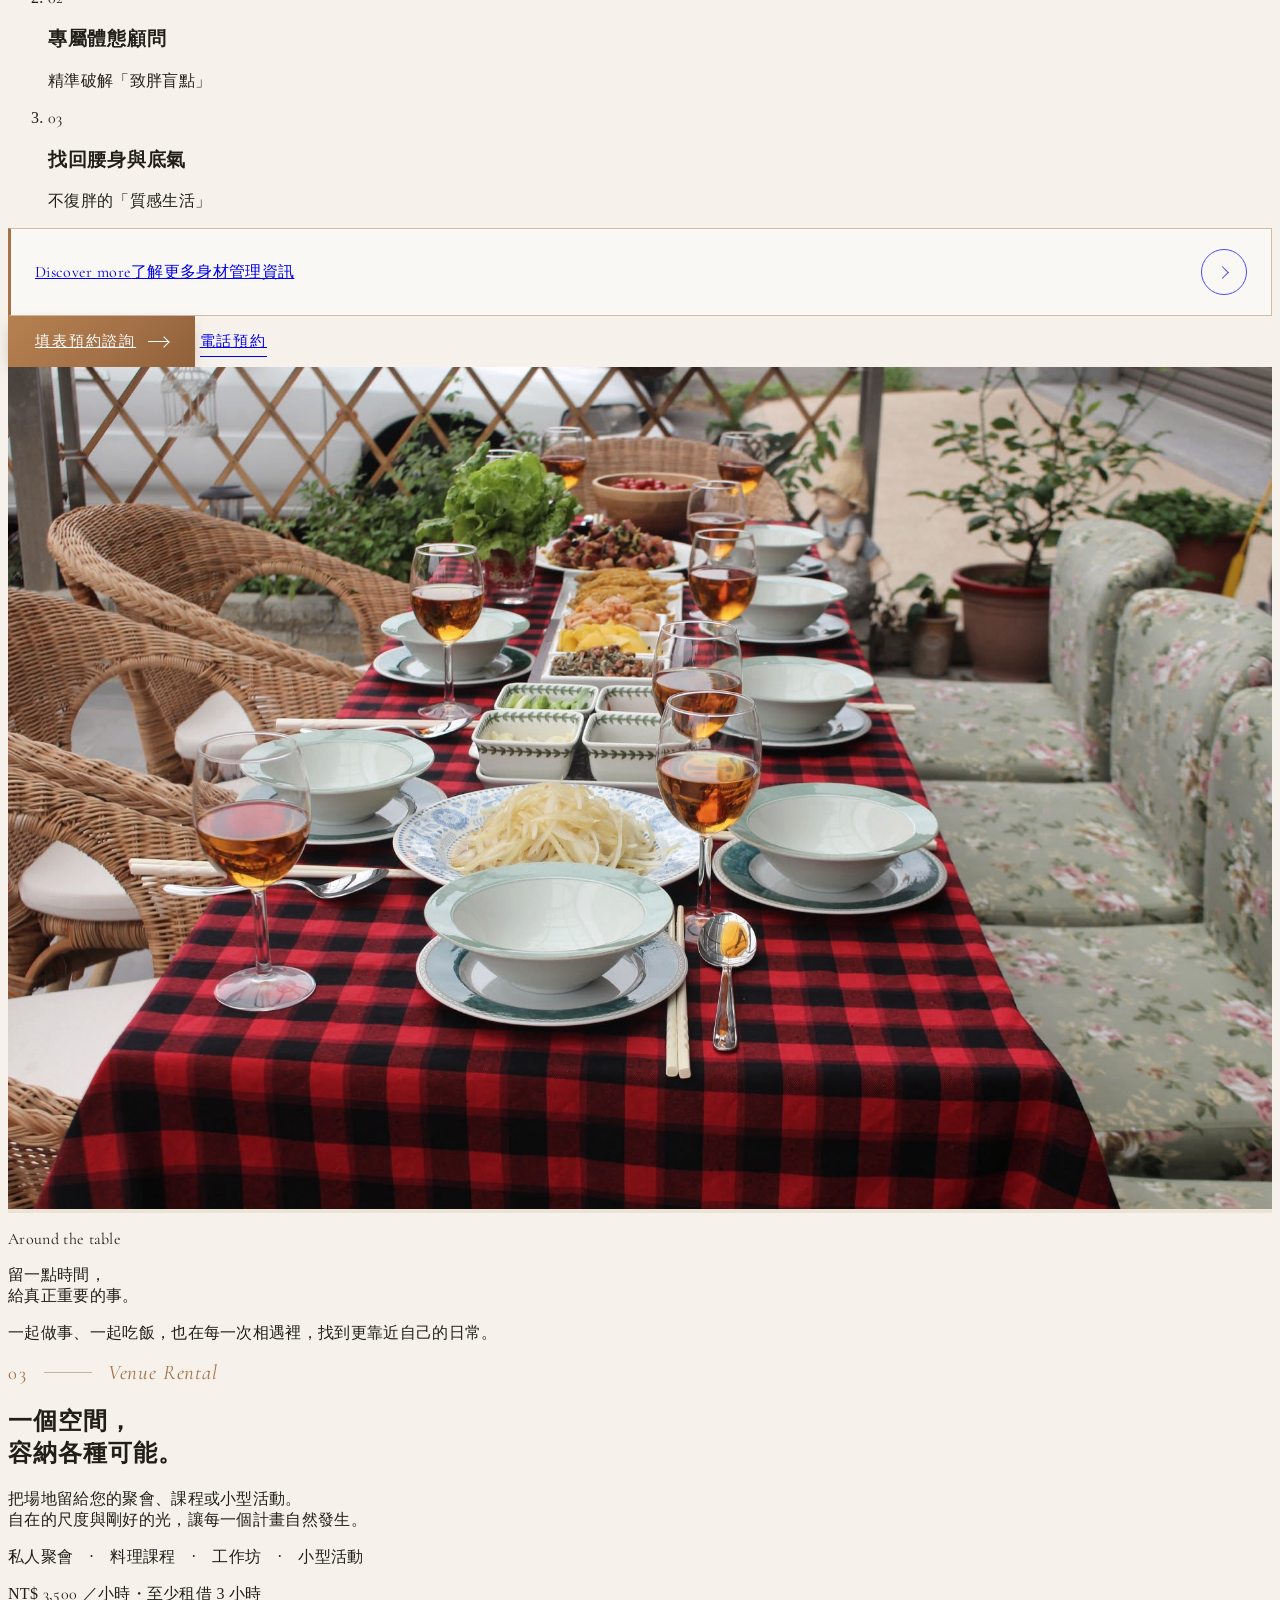
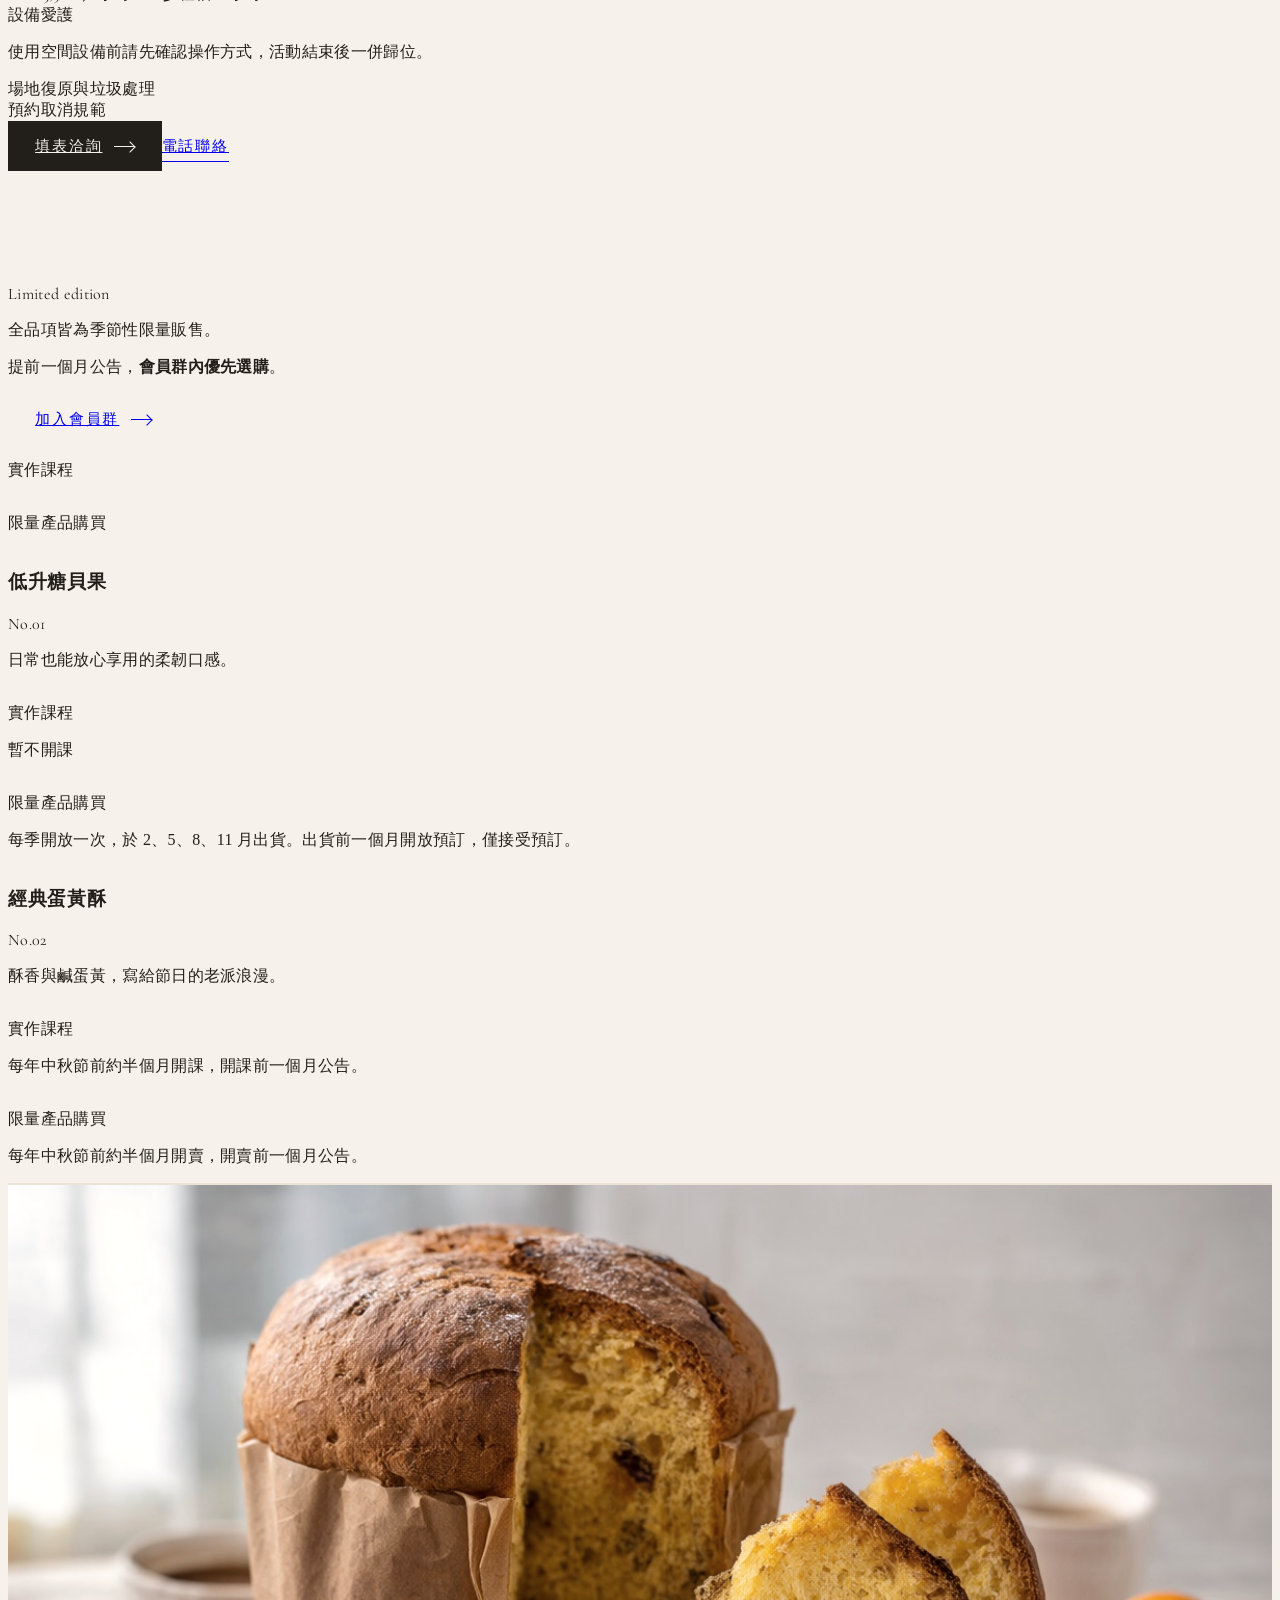
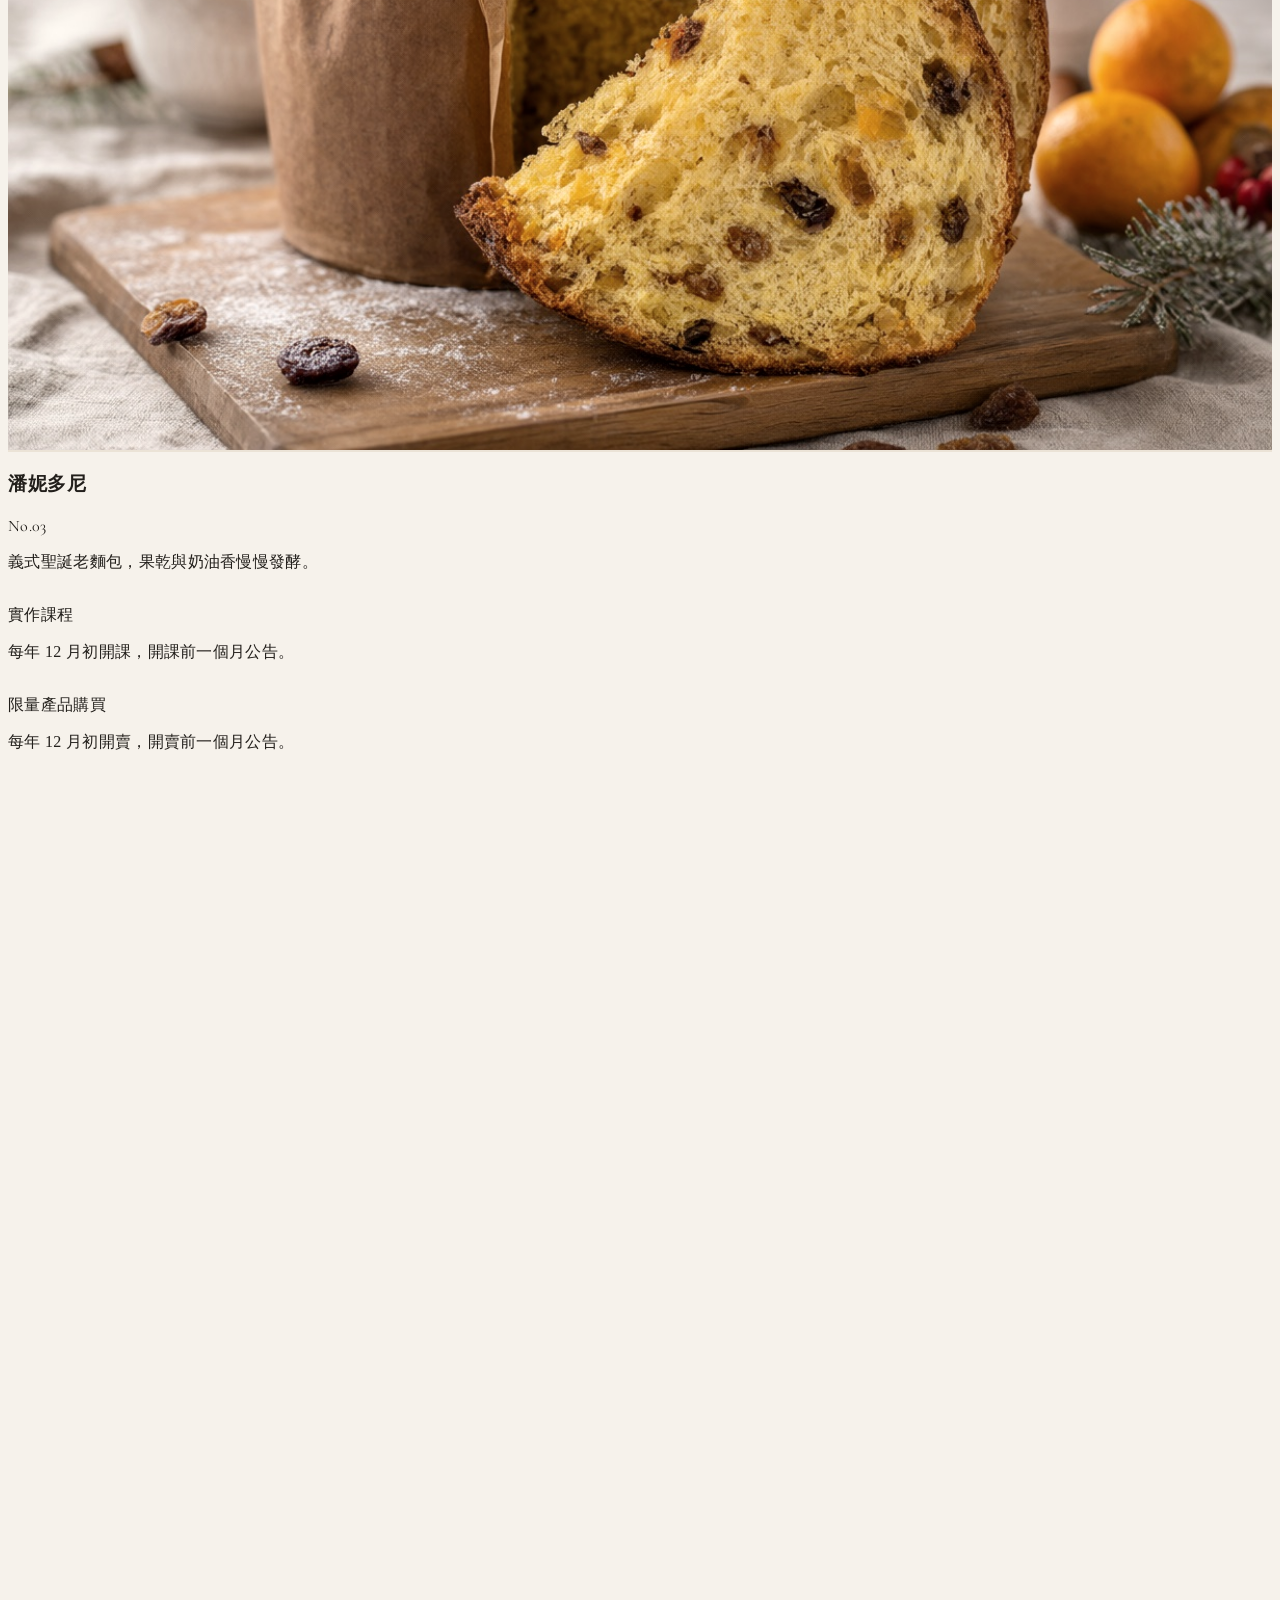
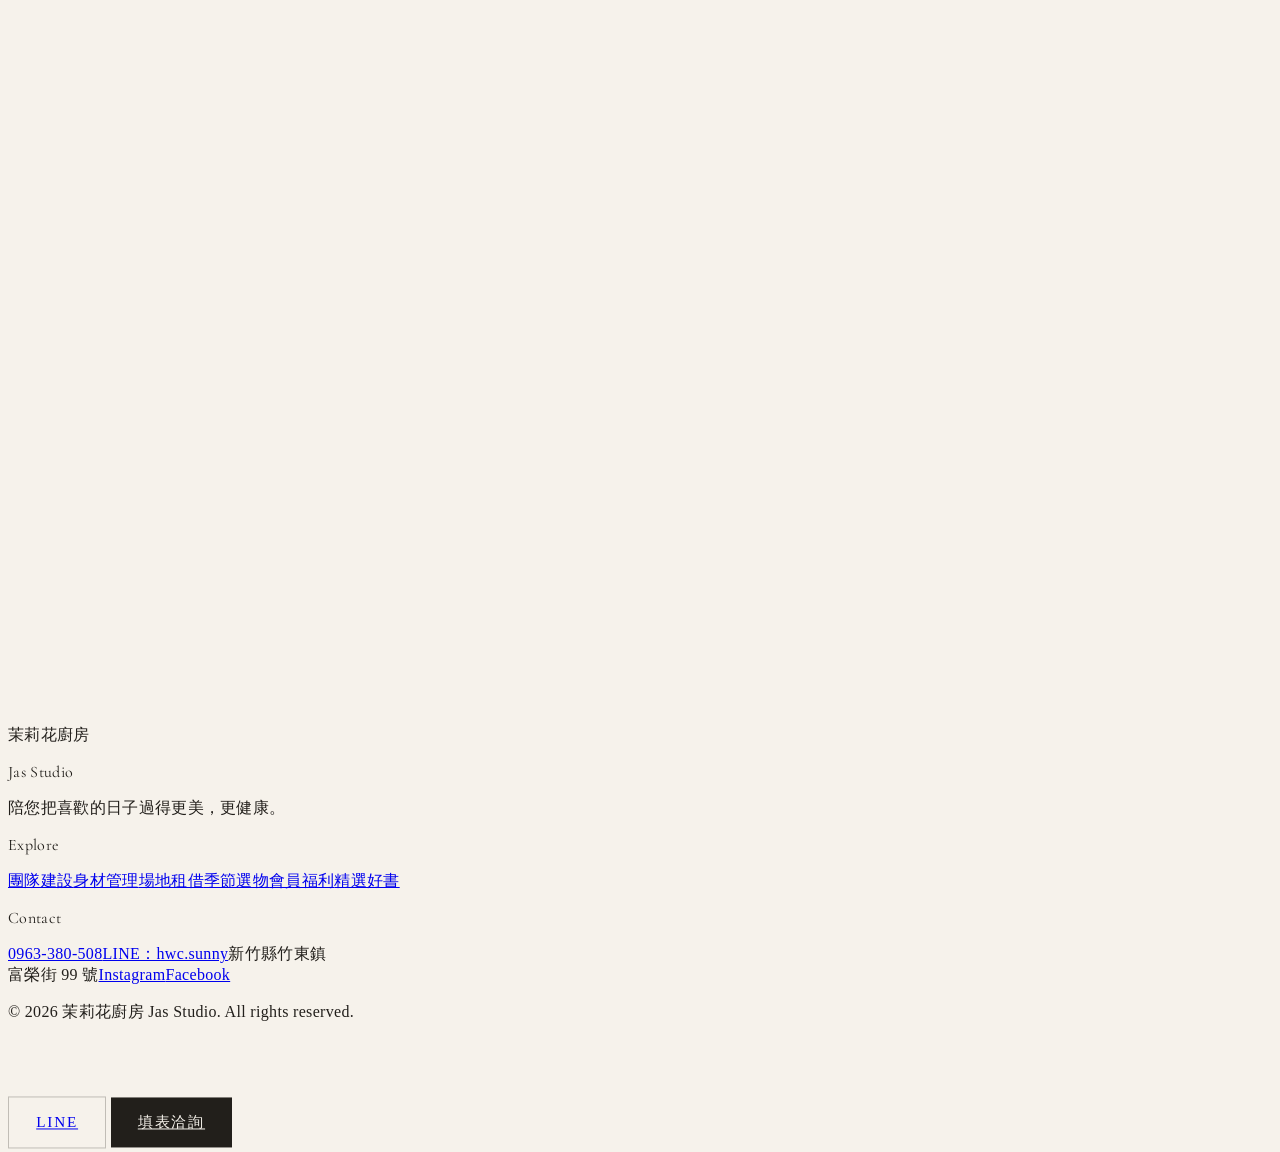
==== commit e4367d53: "Point 身材管理 consult button to SurveyCake form and make it stand out Same size; gold gradient, soft pu" ====
--- a/index.html
+++ b/index.html
@@ -98,6 +98,13 @@
 		.btn-dark:hover { background: #7d5641; }
 		.btn-amber { background: #a47148; color: #fff; }
 		.btn-amber:hover { background: #7d5641; }
+		/* 醒目按鈕：同尺寸，金色底 + 呼吸光暈 + 光澤掃過 */
+		.btn-spotlight { overflow: hidden; background: linear-gradient(135deg, #b5814f, #a47148 55%, #8f6038); color: #fff; box-shadow: 0 0 0 0 rgba(201, 162, 122, 0.6), 0 6px 18px -6px rgba(125, 86, 65, 0.55); animation: spotlight-pulse 2.4s ease-out infinite; }
+		.btn-spotlight::before { content: ''; position: absolute; inset: 0; background: linear-gradient(110deg, transparent 30%, rgba(255, 255, 255, 0.38) 50%, transparent 70%); transform: translateX(-120%); animation: spotlight-shine 3.6s ease-in-out infinite; pointer-events: none; }
+		.btn-spotlight:hover { background: #7d5641; animation-play-state: paused; }
+		@keyframes spotlight-pulse { 0% { box-shadow: 0 0 0 0 rgba(201, 162, 122, 0.6), 0 6px 18px -6px rgba(125, 86, 65, 0.55); } 70%, 100% { box-shadow: 0 0 0 12px rgba(201, 162, 122, 0), 0 6px 18px -6px rgba(125, 86, 65, 0.55); } }
+		@keyframes spotlight-shine { 0%, 55% { transform: translateX(-120%); } 85%, 100% { transform: translateX(120%); } }
+		@media (prefers-reduced-motion: reduce) { .btn-spotlight, .btn-spotlight::before { animation: none; } }
 		.btn-line { border: 1px solid rgba(34, 31, 27, 0.25); }
 		.btn-line:hover { border-color: #221f1b; background: #221f1b; color: #f6f2eb; }
 		/* 外連「了解更多」卡片 */
@@ -407,7 +414,7 @@
 						<span class="more-arrow" aria-hidden="true"></span>
 					</a>
 					<div class="mt-8 flex flex-wrap items-center gap-x-6 gap-y-4">
-						<a href="#contact" data-service="身材管理諮詢" class="btn btn-dark">填表預約諮詢 <span class="arrow" aria-hidden="true"></span></a>
+						<a href="https://www.surveycake.com/s/rLpvo" target="_blank" rel="noopener noreferrer" class="btn btn-spotlight">填表預約諮詢 <span class="arrow" aria-hidden="true"></span></a>
 						<a href="tel:0963380508" class="link-u">電話預約</a>
 					</div>
 				</div>
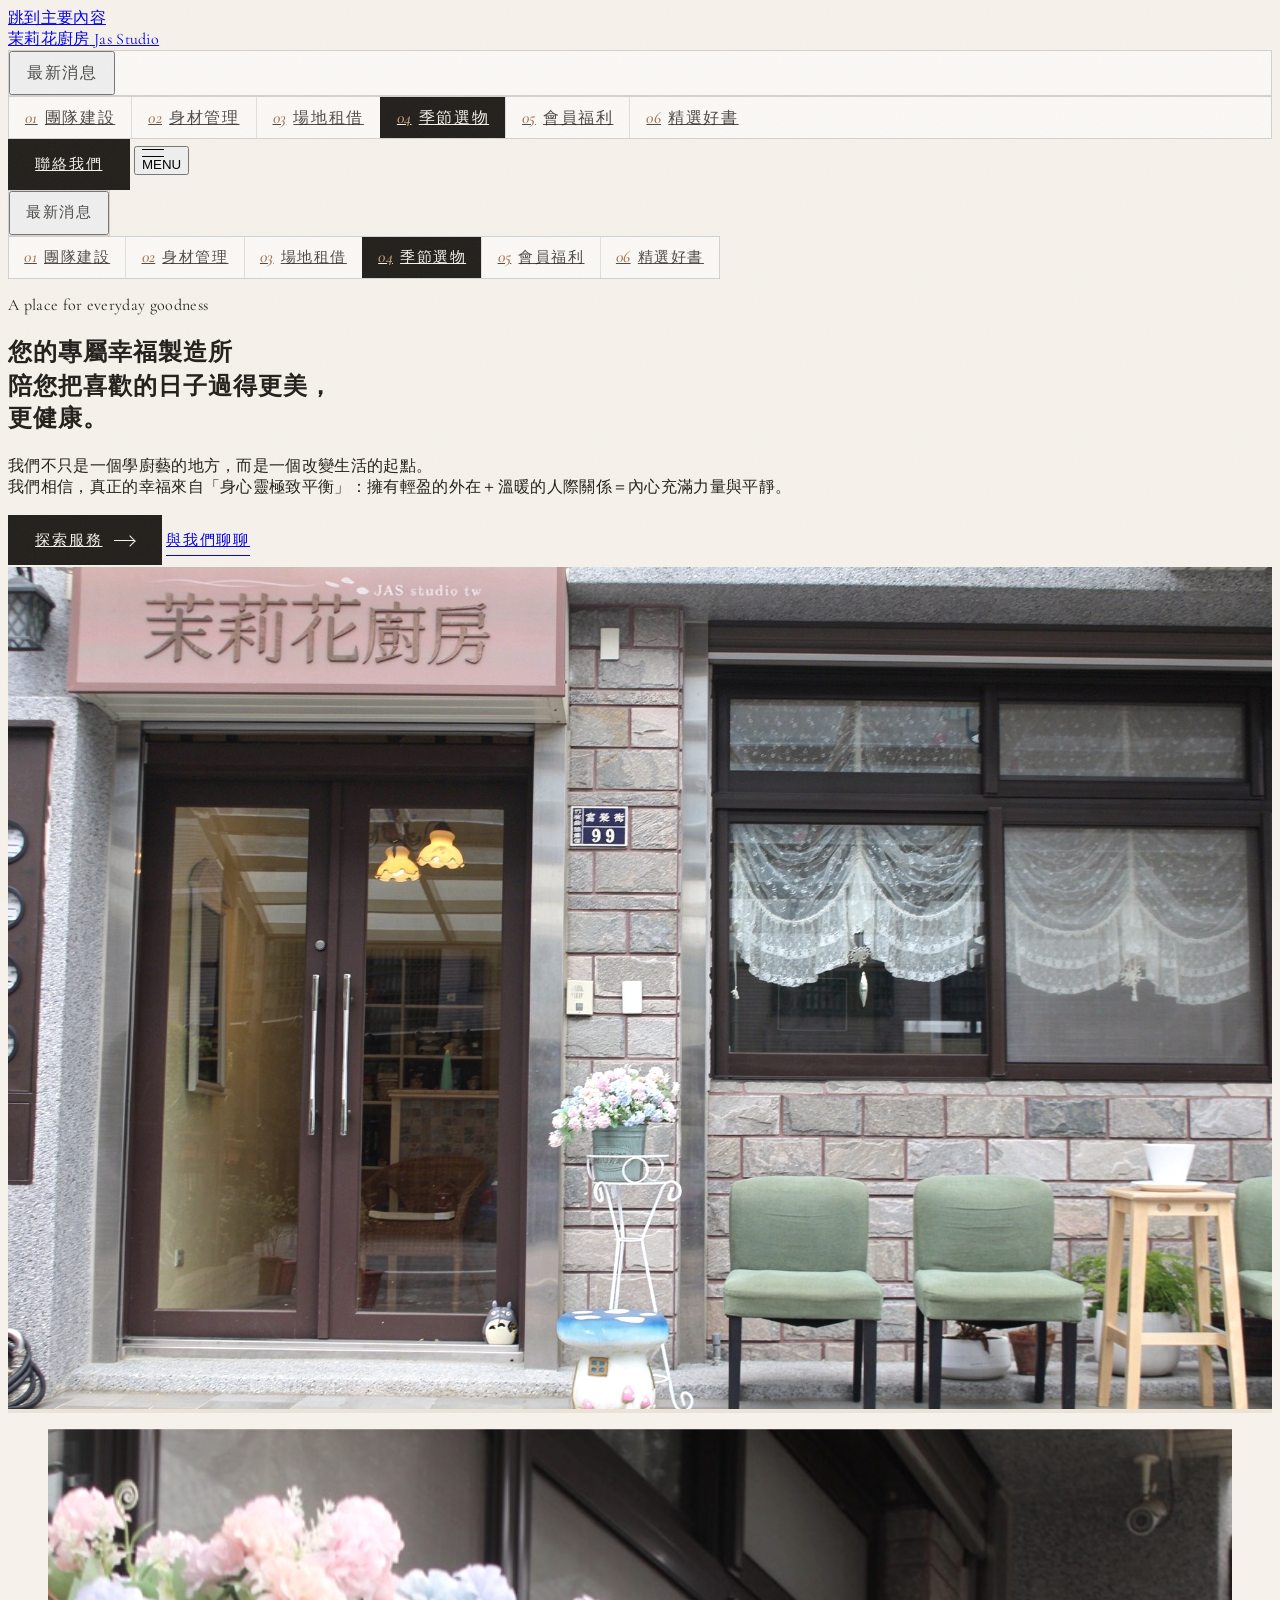
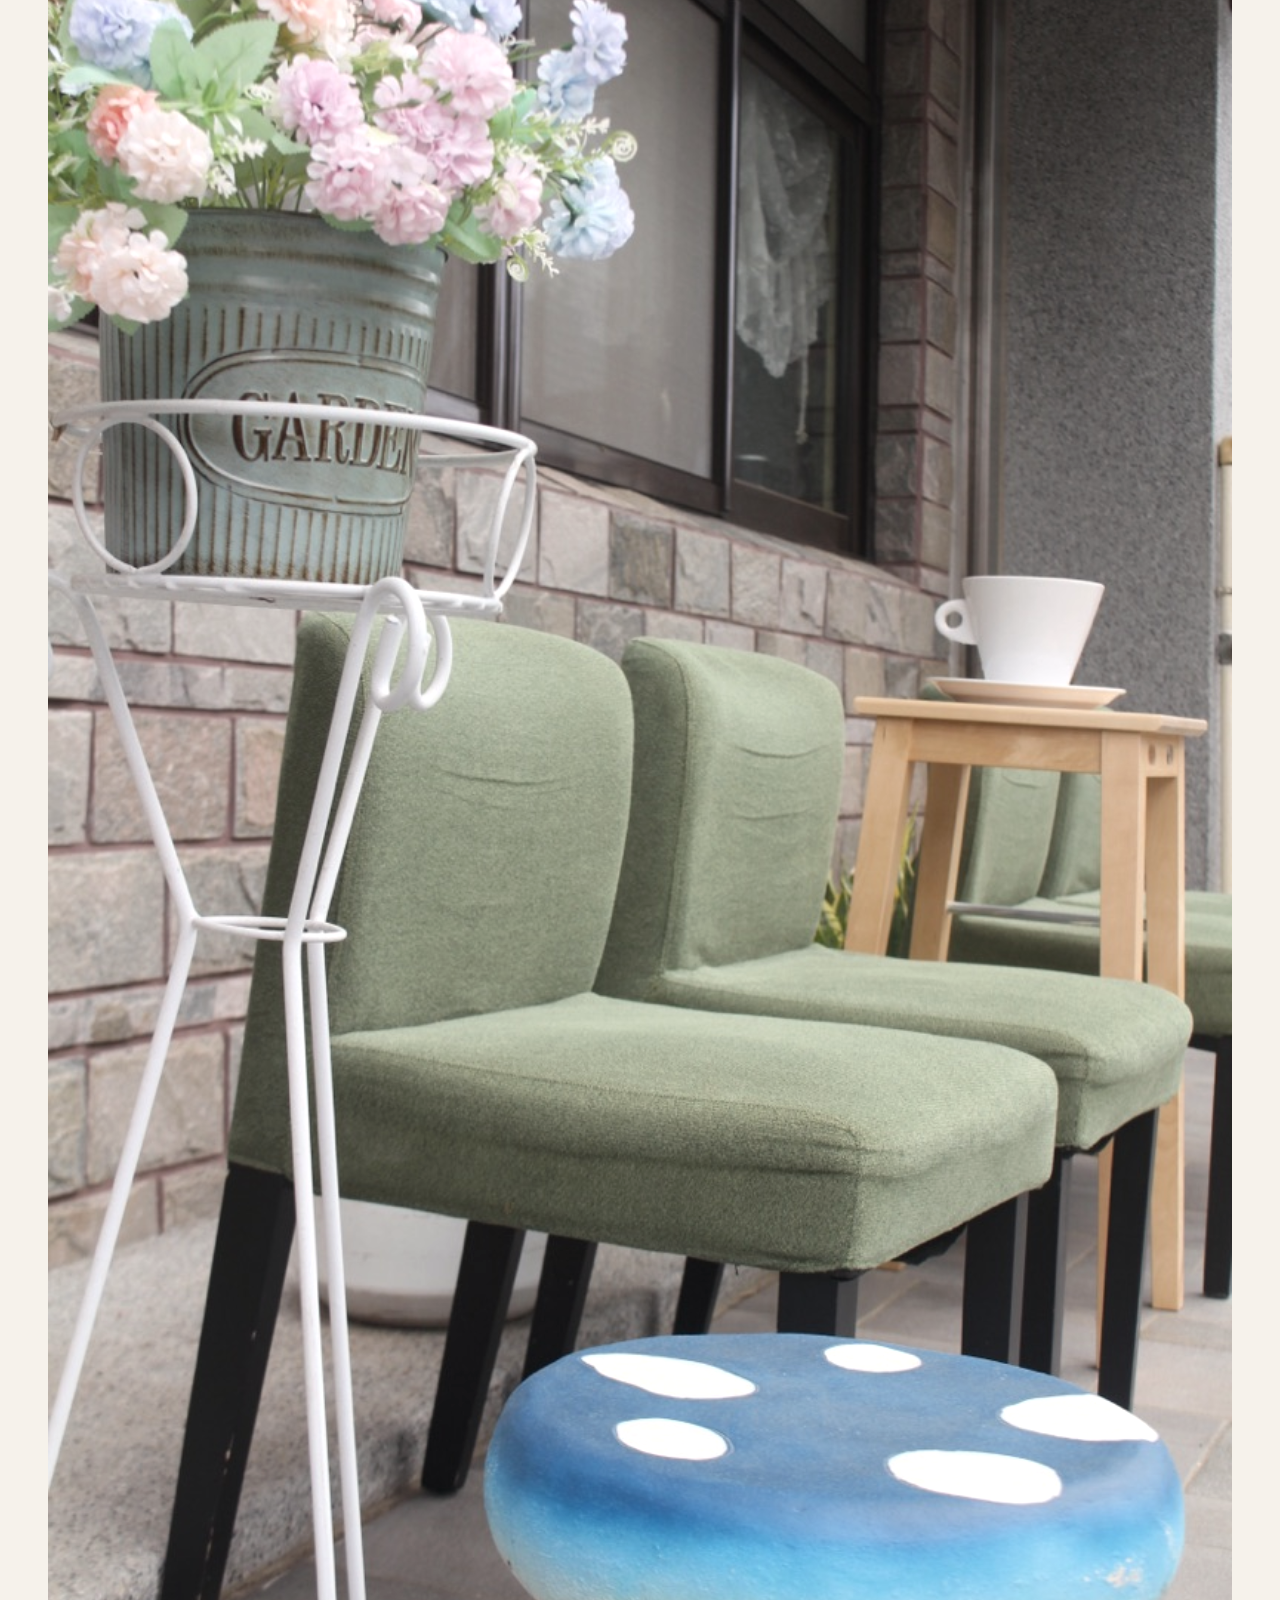
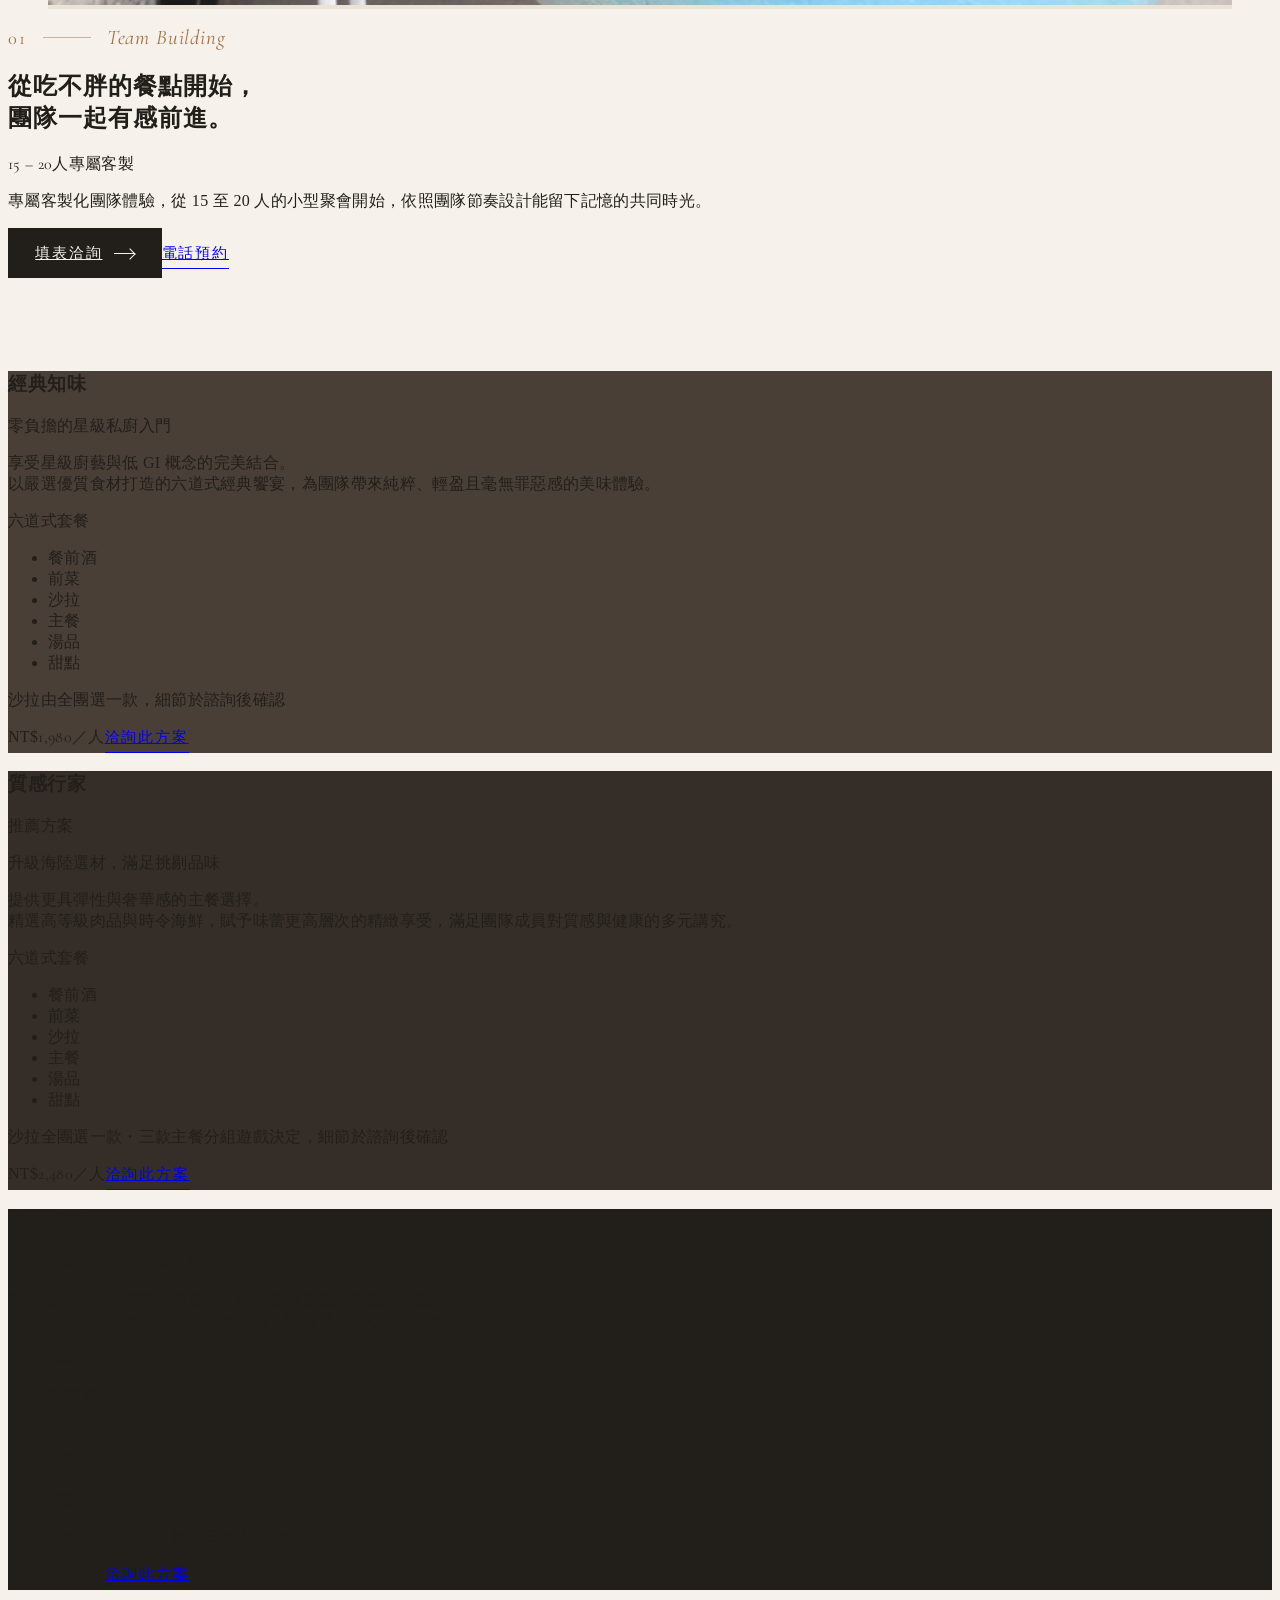
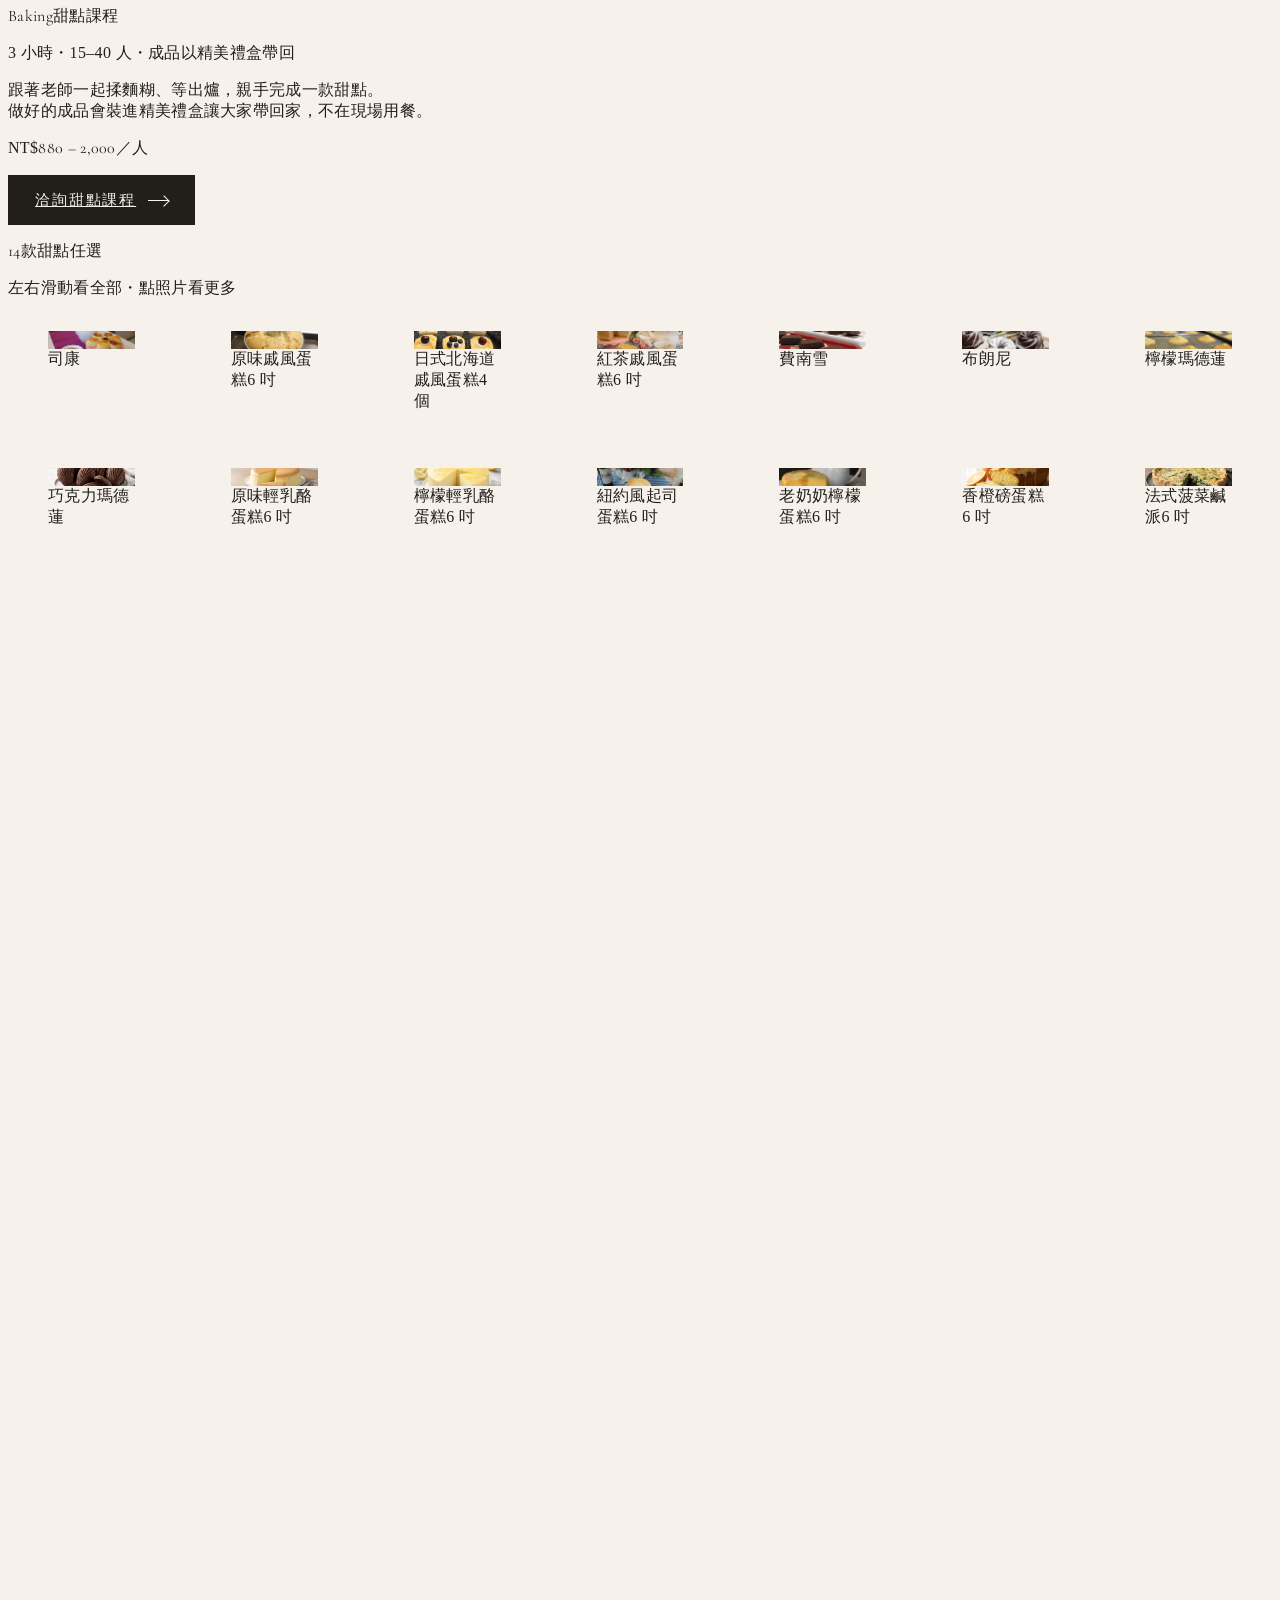
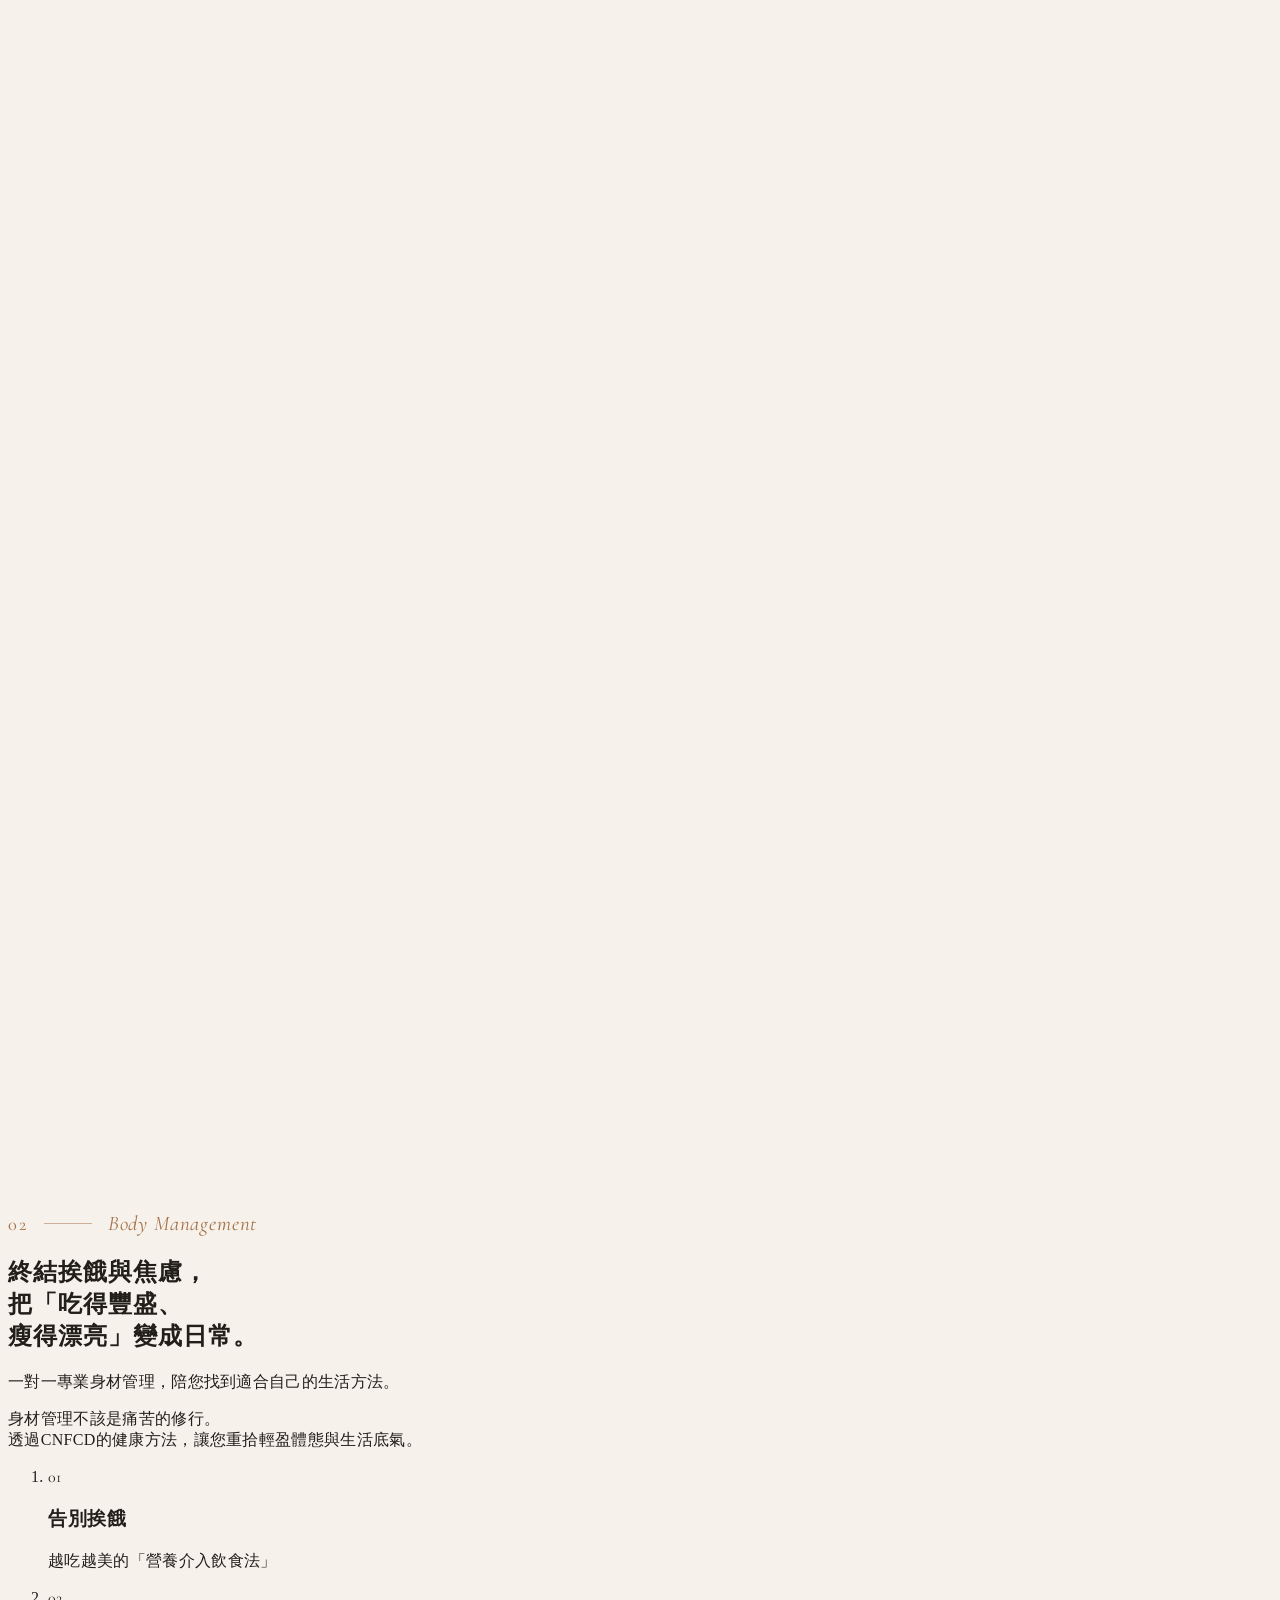
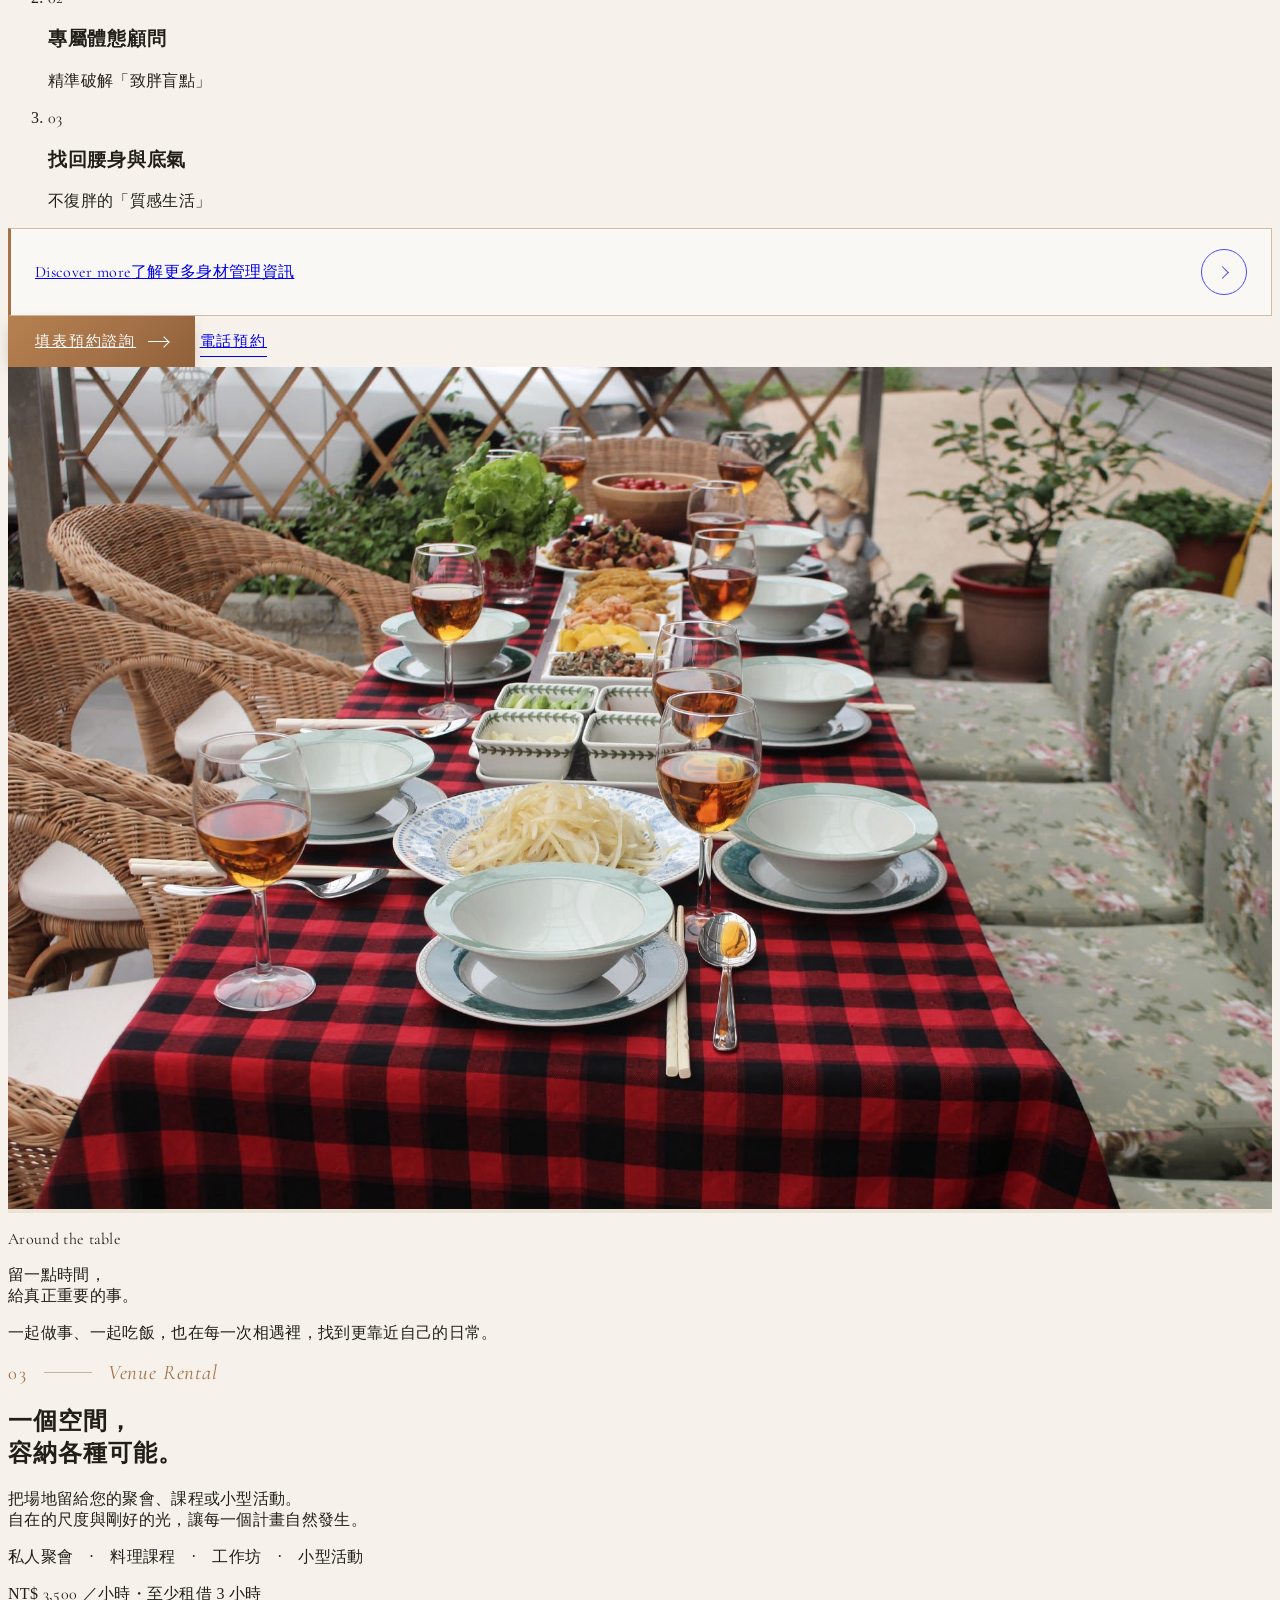
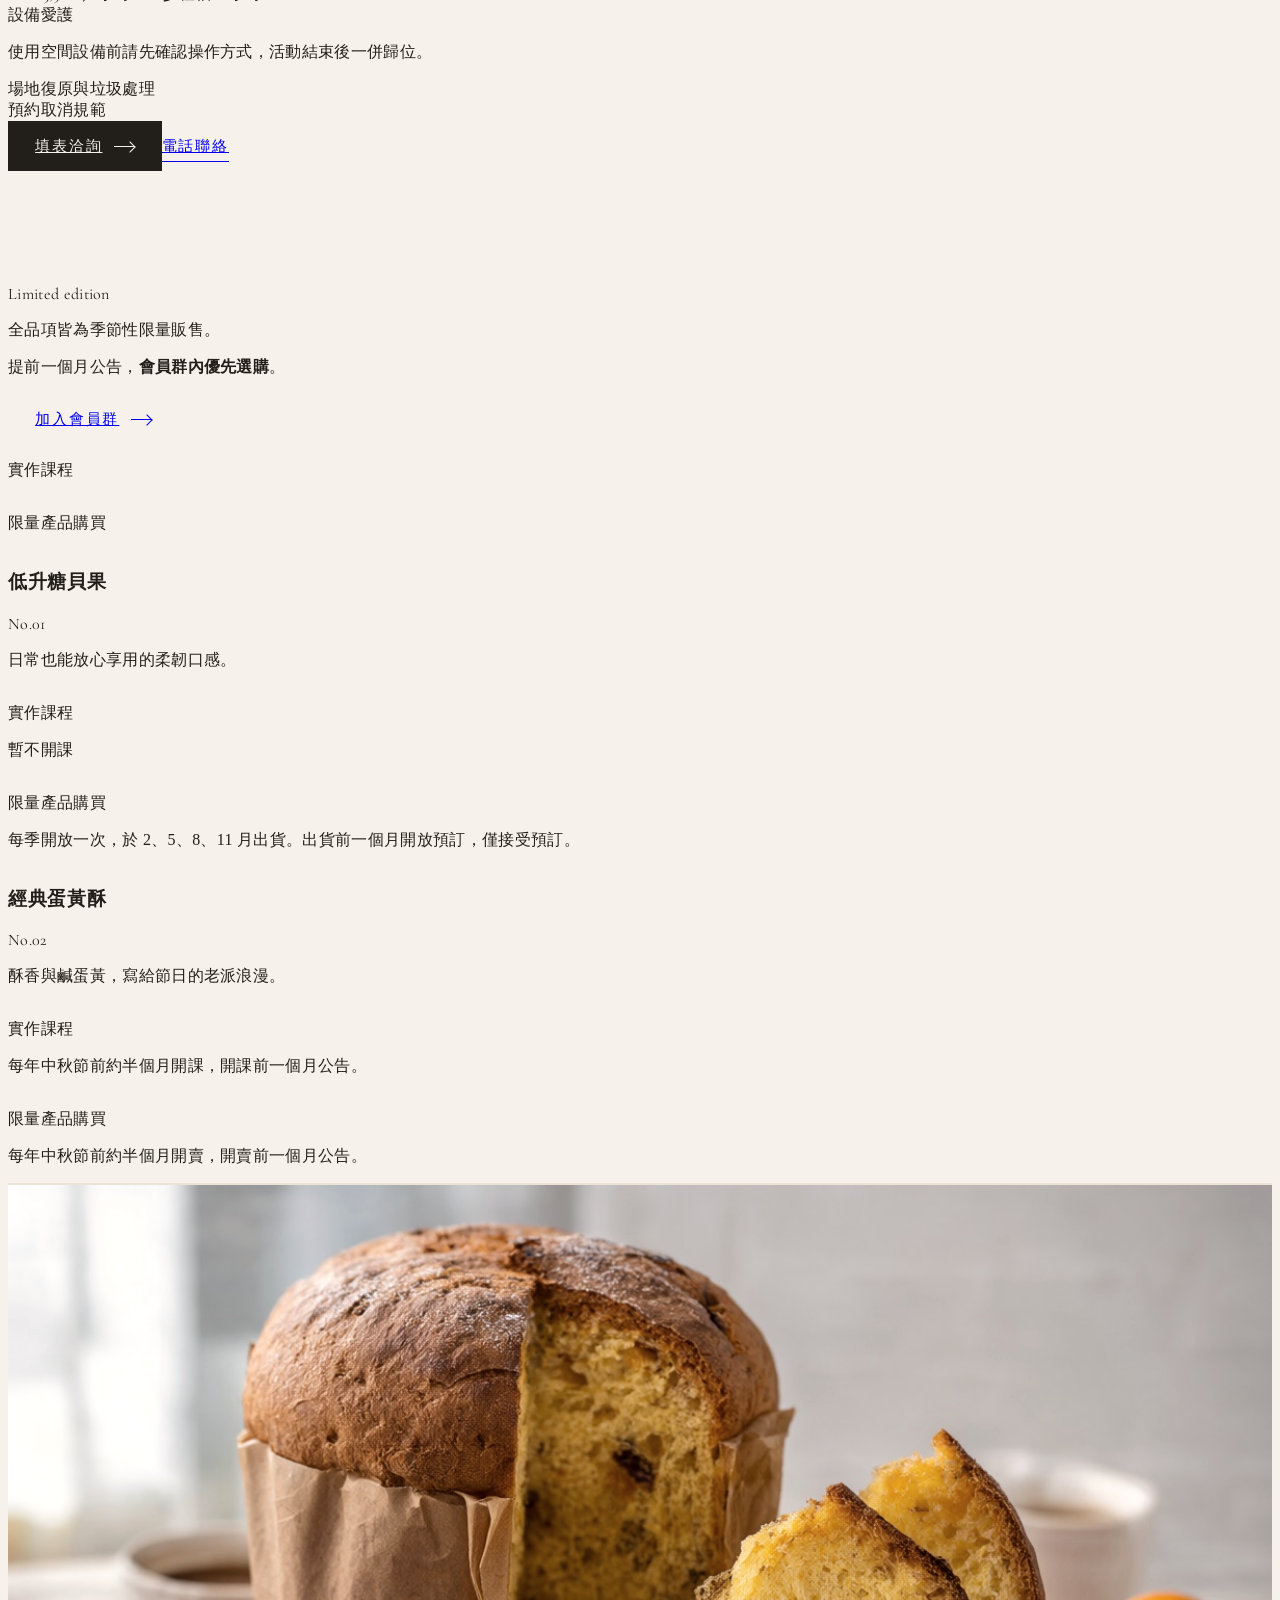
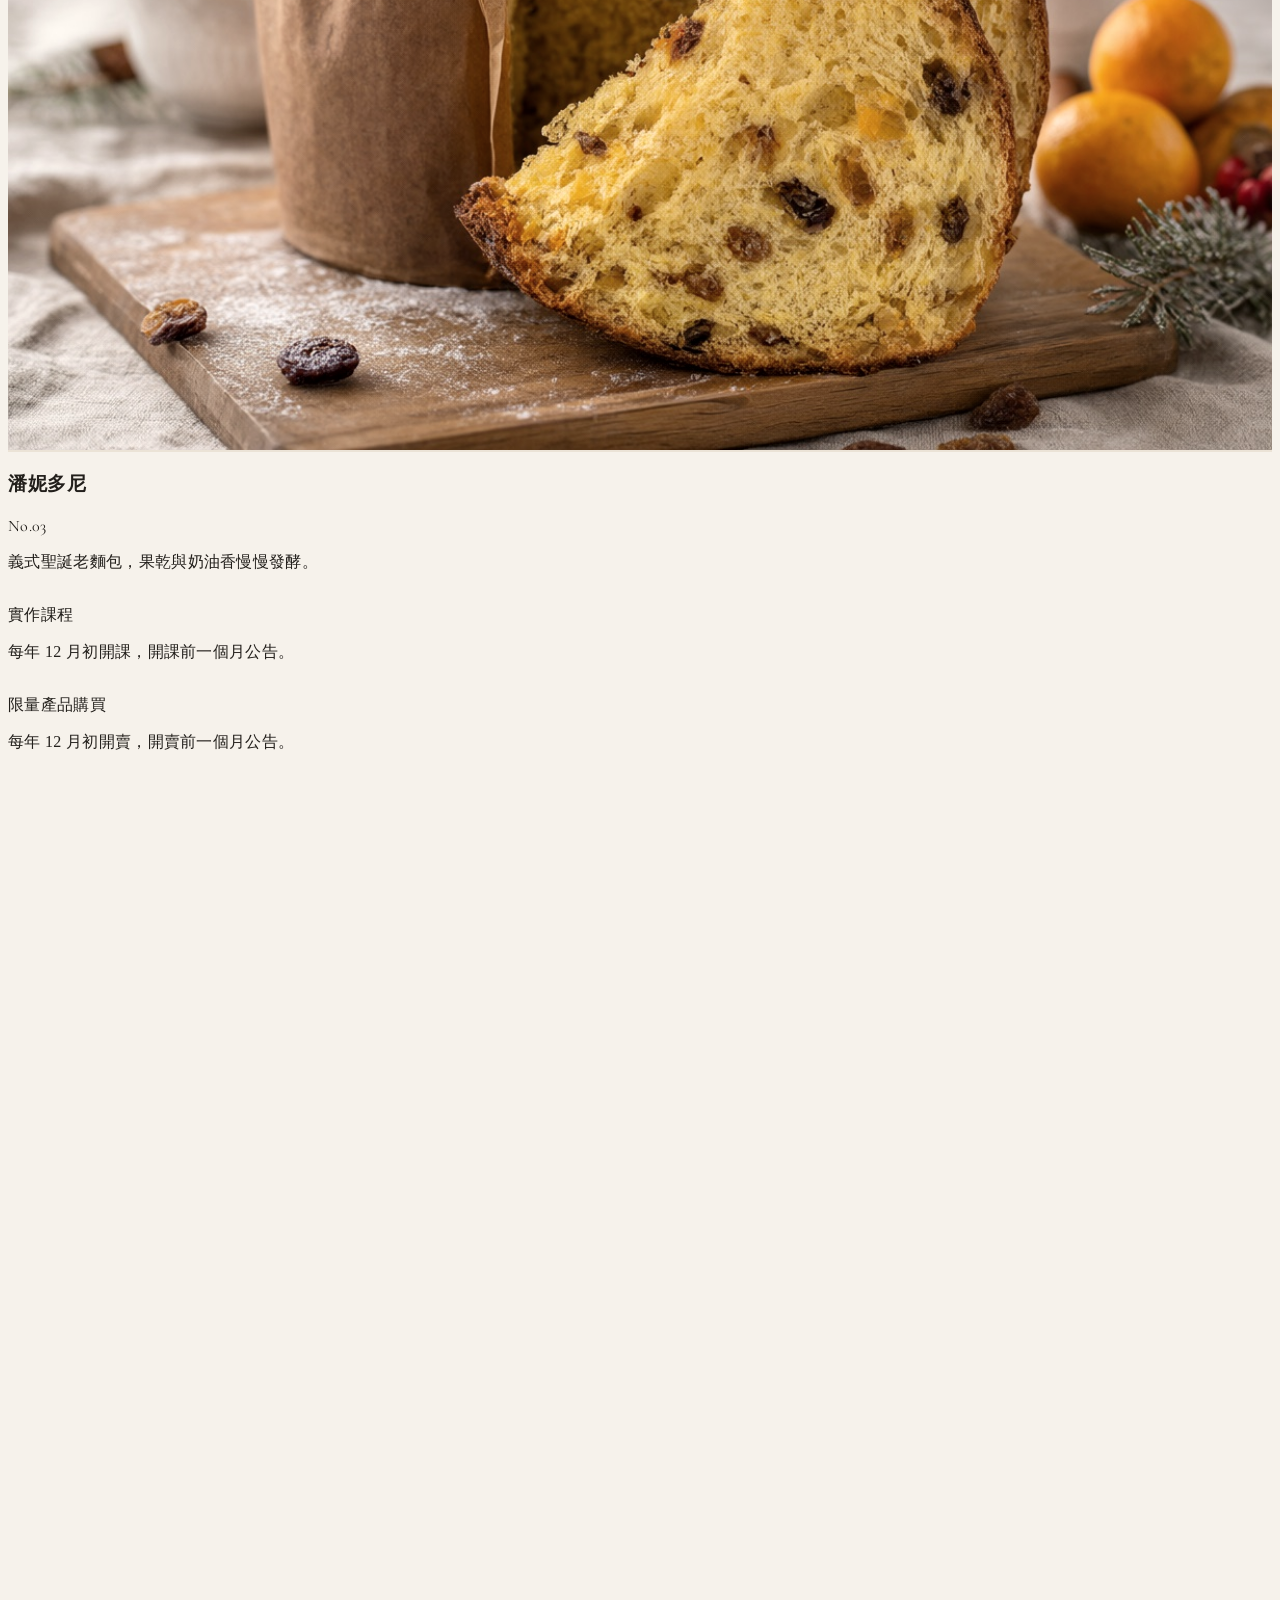
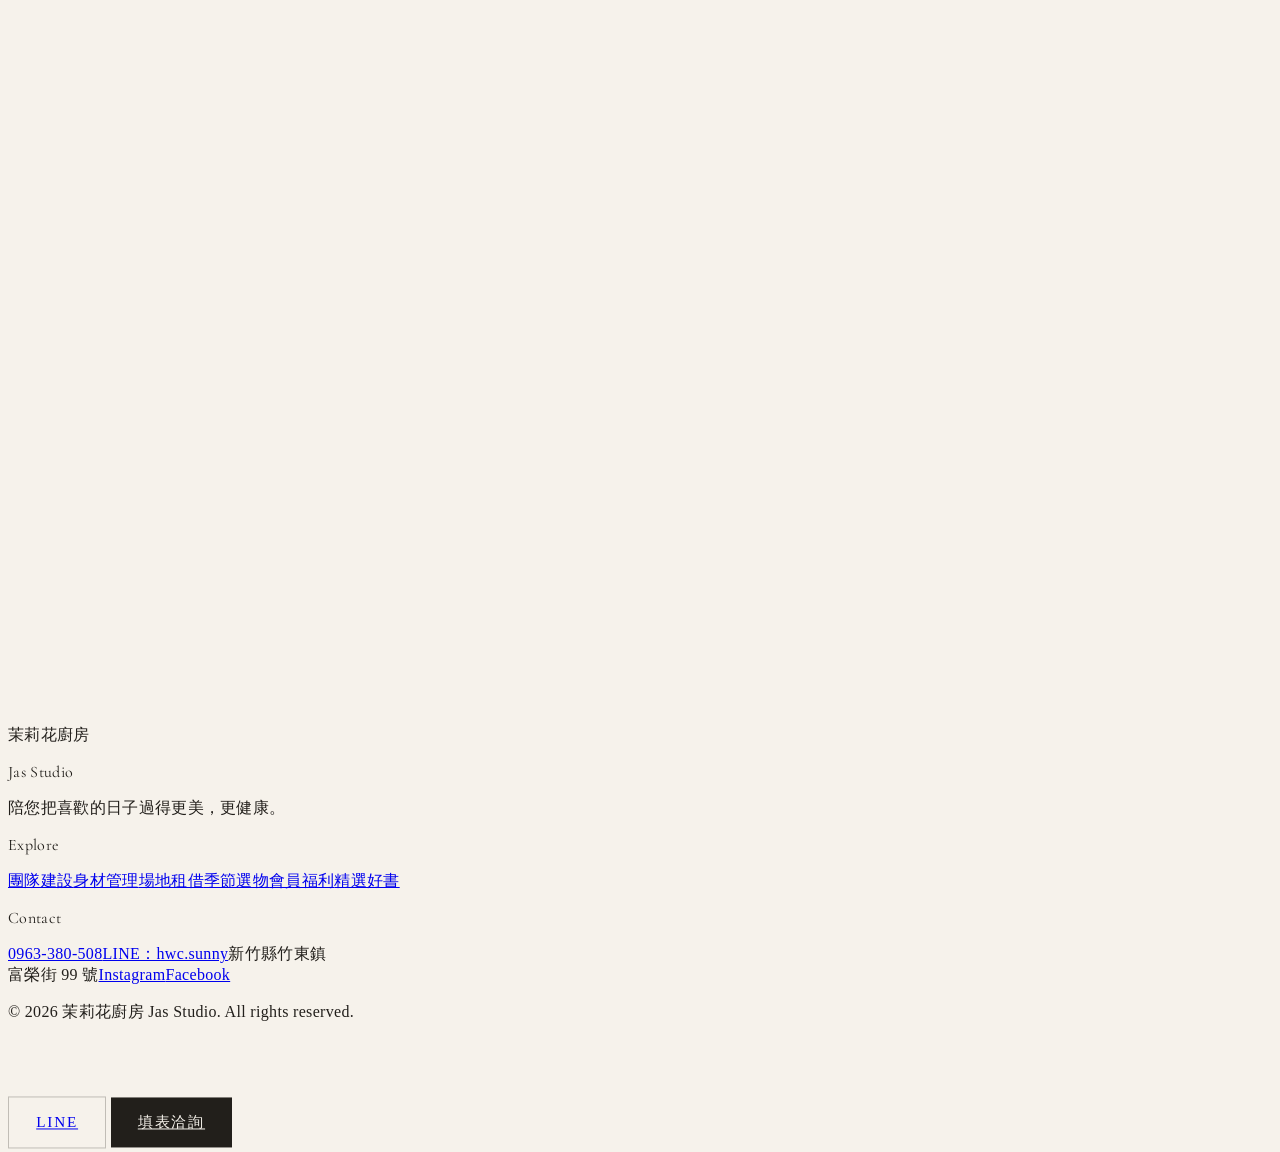
==== commit 2e597128: "Add scone class news popup and GA4 section tracking The 最新消息 dialog now carries the 11/14 scone clas" ====
--- a/index.html
+++ b/index.html
@@ -201,7 +201,7 @@
 		@keyframes fade { from { opacity: 0; } to { opacity: 1; } }
 
 		/* 最新消息彈窗 */
-		#newsDialog { width: min(28rem, calc(100vw - 2.5rem)); max-height: min(70vh, 36rem); padding: 0; border: 0; background: #f6f2eb; color: #221f1b; }
+		#newsDialog { width: min(28rem, calc(100vw - 2.5rem)); max-height: min(88vh, 46rem); padding: 0; border: 0; background: #f6f2eb; color: #221f1b; }
 		#newsDialog::backdrop { background: rgba(22, 20, 17, 0.55); }
 		#newsDialog[open] { animation: fade 0.3s ease; }
 
@@ -652,7 +652,15 @@
 			<button type="button" class="flex h-9 w-9 items-center justify-center rounded-full border border-ink/15 hover:bg-sand" data-news-close aria-label="關閉"><svg width="14" height="14" viewBox="0 0 24 24" fill="none" stroke="currentColor" stroke-width="1.5" aria-hidden="true"><path d="M5 5l14 14M19 5L5 19"/></svg></button>
 		</div>
 		<div class="px-6 py-6">
-			<ul id="newsList" class="grid gap-5"></ul>
+			<ul id="newsList" class="grid gap-5">
+				<li>
+					<a href="https://luma.com/d510l35l" target="_blank" rel="noopener" class="block"><img src="news-scone-1114.jpg?v=1" alt="司康手作課活動封面，報名費 NT$880／人" width="800" height="800" class="mx-auto aspect-square w-full max-w-[36vh] object-cover"></a>
+					<p class="mt-5 text-xs tracking-[0.15em] text-clay">活動・11/14（六）13:30–17:30</p>
+					<h3 class="mt-2 font-display text-lg font-medium">英式司康手作課＋甜點不胖講座</h3>
+					<p class="mt-2 text-sm leading-7 text-ink/70">親手烤出外酥內軟的英式司康，等出爐時還有健康分享上下場。這次一個人就能報名，限額 20 人。</p>
+					<a href="https://luma.com/d510l35l" target="_blank" rel="noopener" class="btn btn-dark mt-5 w-full">立即報名 <span class="arrow" aria-hidden="true"></span></a>
+				</li>
+			</ul>
 			<p id="newsEmpty" class="text-sm leading-7 text-ink/55">目前尚無最新消息，敬請期待。</p>
 		</div>
 	</dialog>
@@ -719,6 +727,18 @@
 		newsDialog.addEventListener('click', (event) => {
 			if (event.target === newsDialog || event.target.closest('[data-news-close]')) newsDialog.close();
 		});
+		// 進站自動彈出最新消息：每次造訪只跳一次，活動結束後自動停止
+		const NEWS_AUTO_KEY = 'newsAutoShown:scone-1114';
+		const NEWS_AUTO_UNTIL = new Date('2026-11-14T17:30:00+08:00');
+		let newsAlreadyShown = false;
+		try { newsAlreadyShown = sessionStorage.getItem(NEWS_AUTO_KEY) === '1'; } catch (error) {}
+		if (!newsAlreadyShown && Date.now() < NEWS_AUTO_UNTIL.getTime() && document.querySelector('#newsList').children.length > 0) {
+			setTimeout(() => {
+				if (document.querySelector('dialog[open]')) return;
+				newsDialog.showModal();
+				try { sessionStorage.setItem(NEWS_AUTO_KEY, '1'); } catch (error) {}
+			}, 800);
+		}
 
 		// 導覽列高亮目前區塊
 		const navLinks = document.querySelectorAll('.nav-link');
@@ -957,5 +977,6 @@
 
 		document.querySelector('#year').textContent = new Date().getFullYear();
 	</script>
+	<script src="track.js?v=1"></script>
 </body>
 </html>
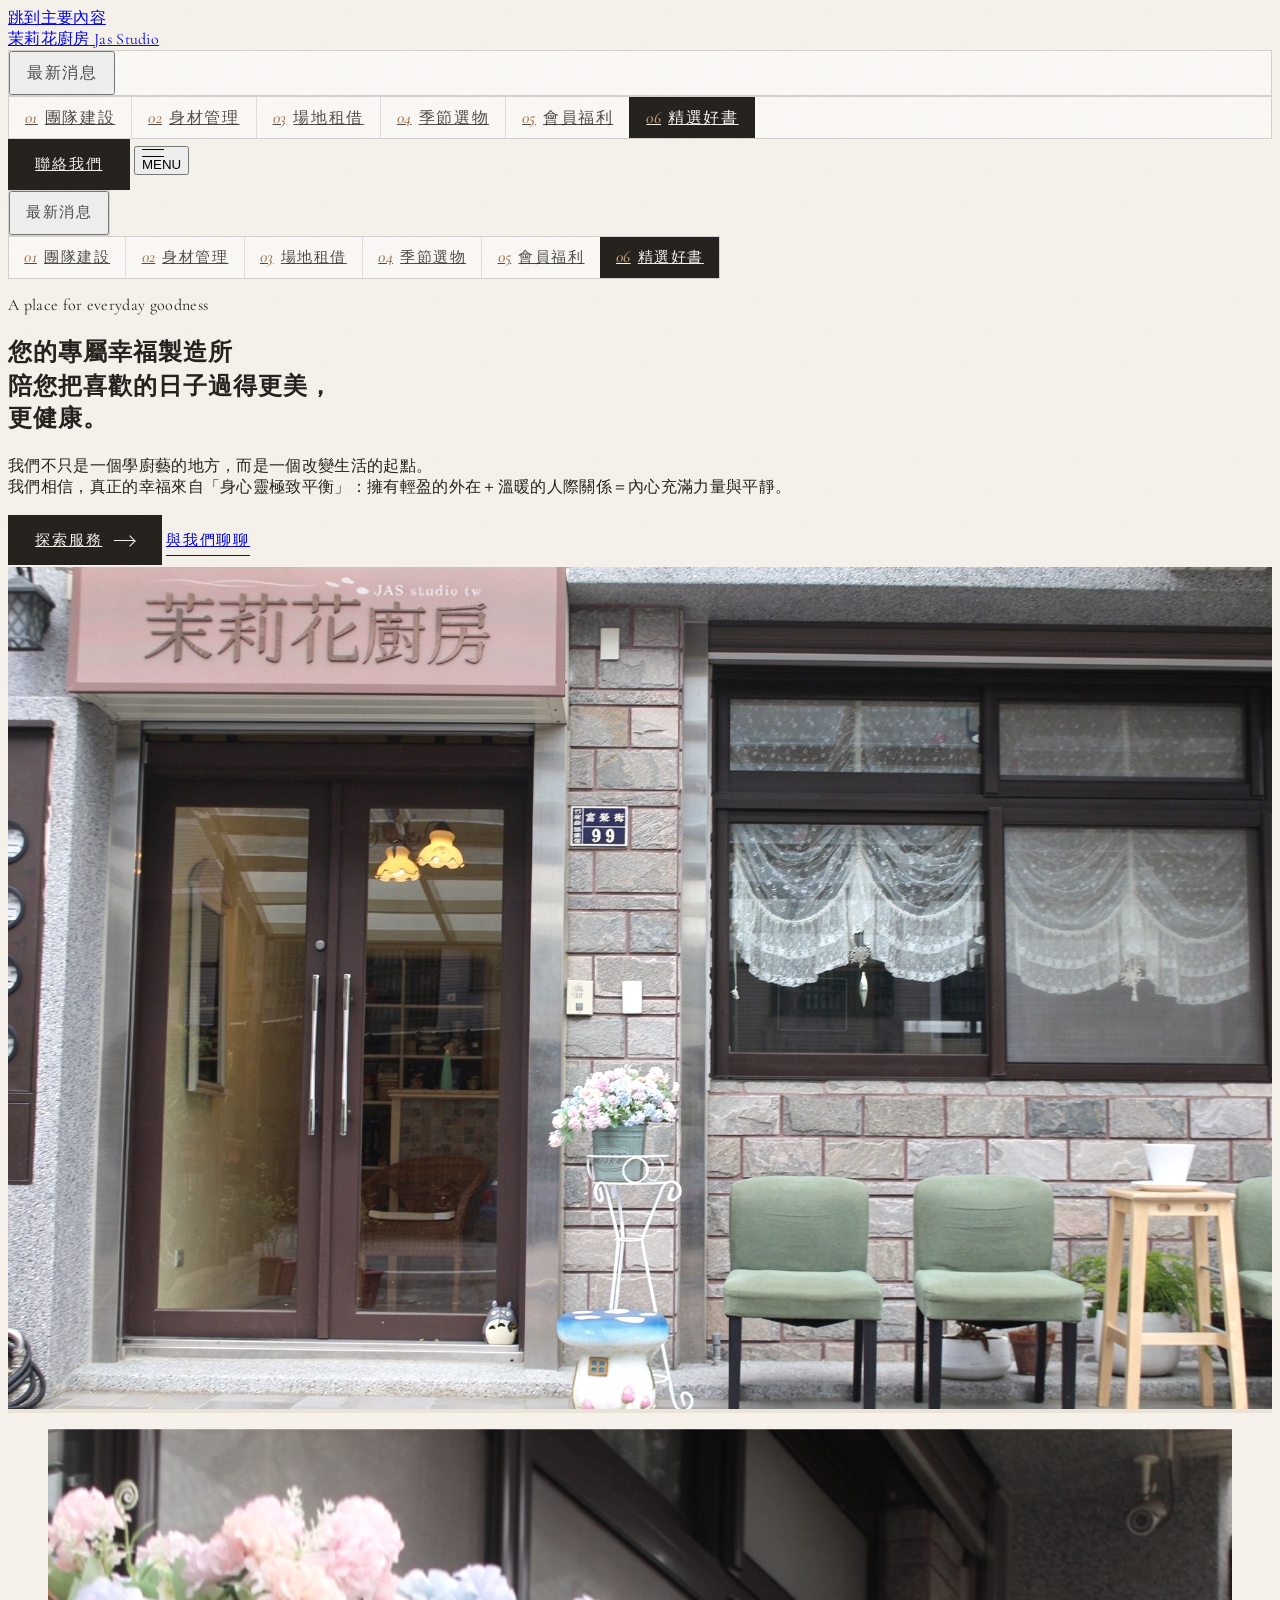
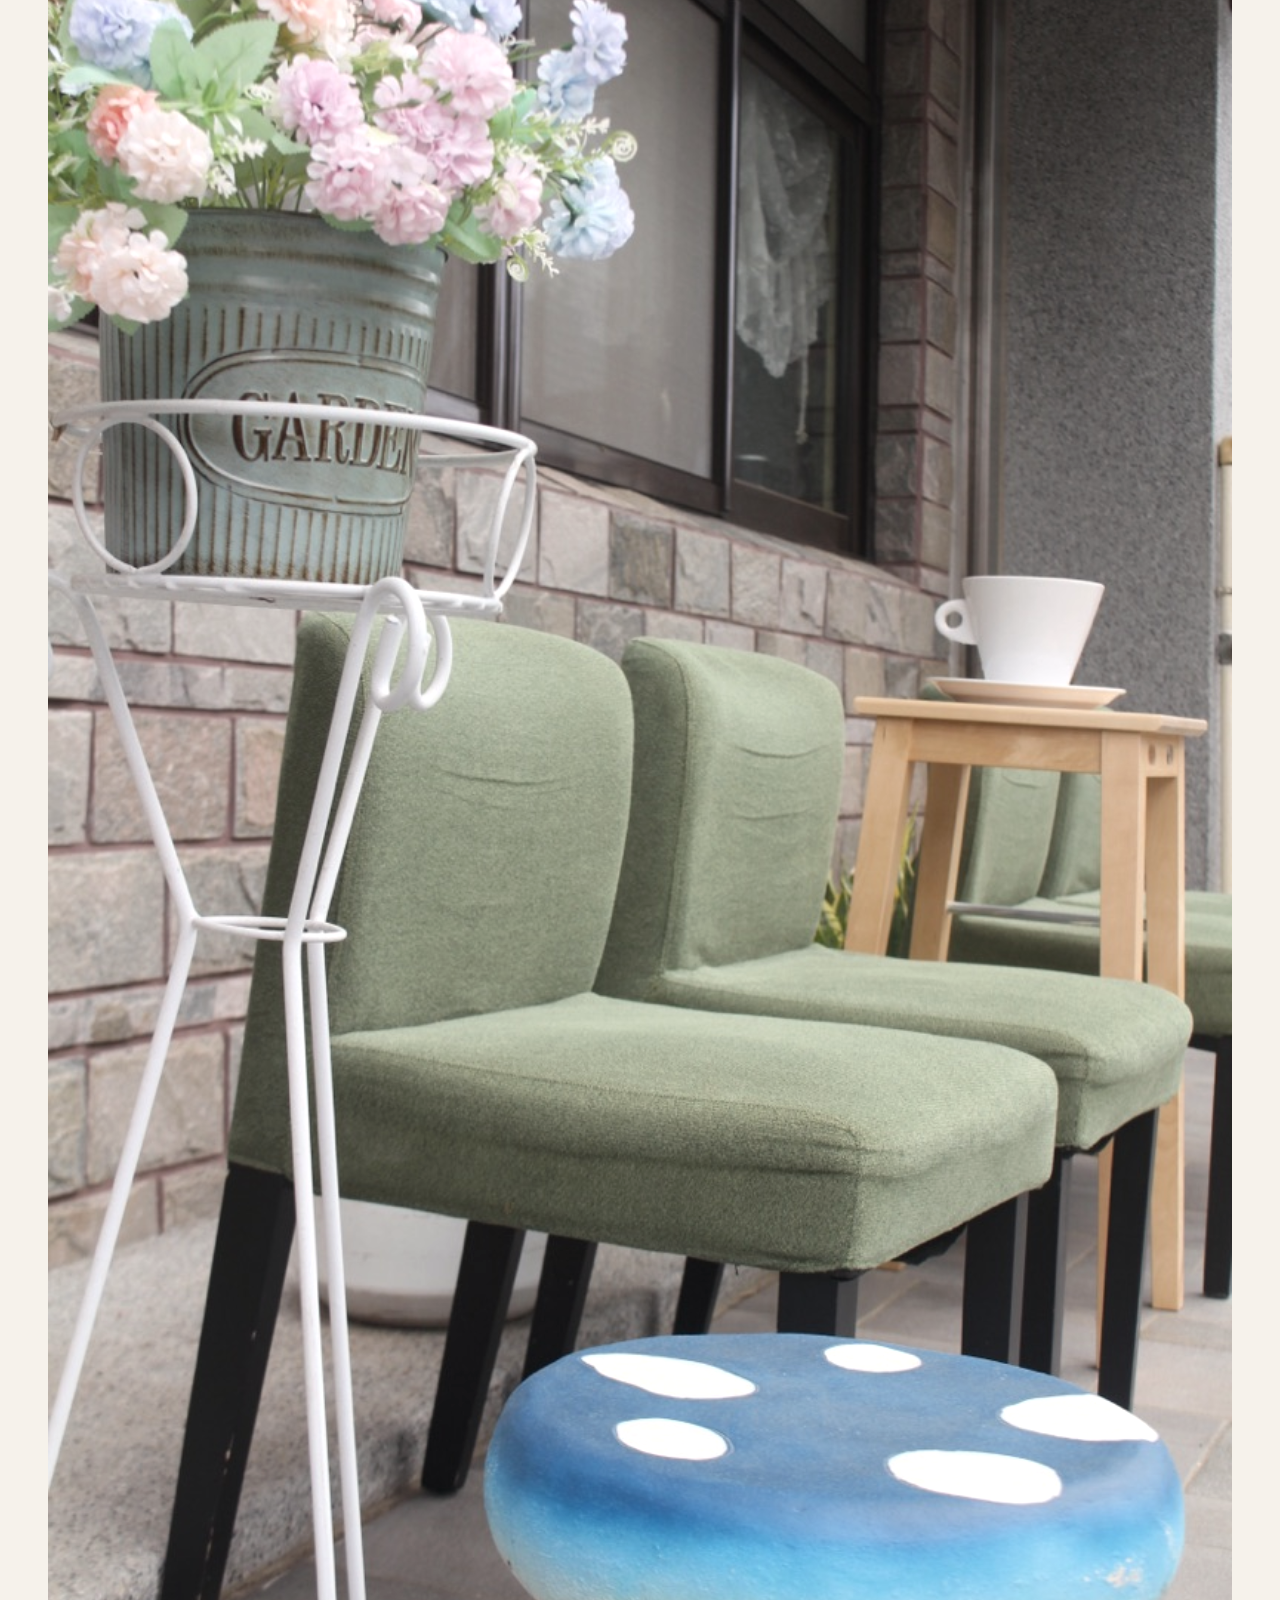
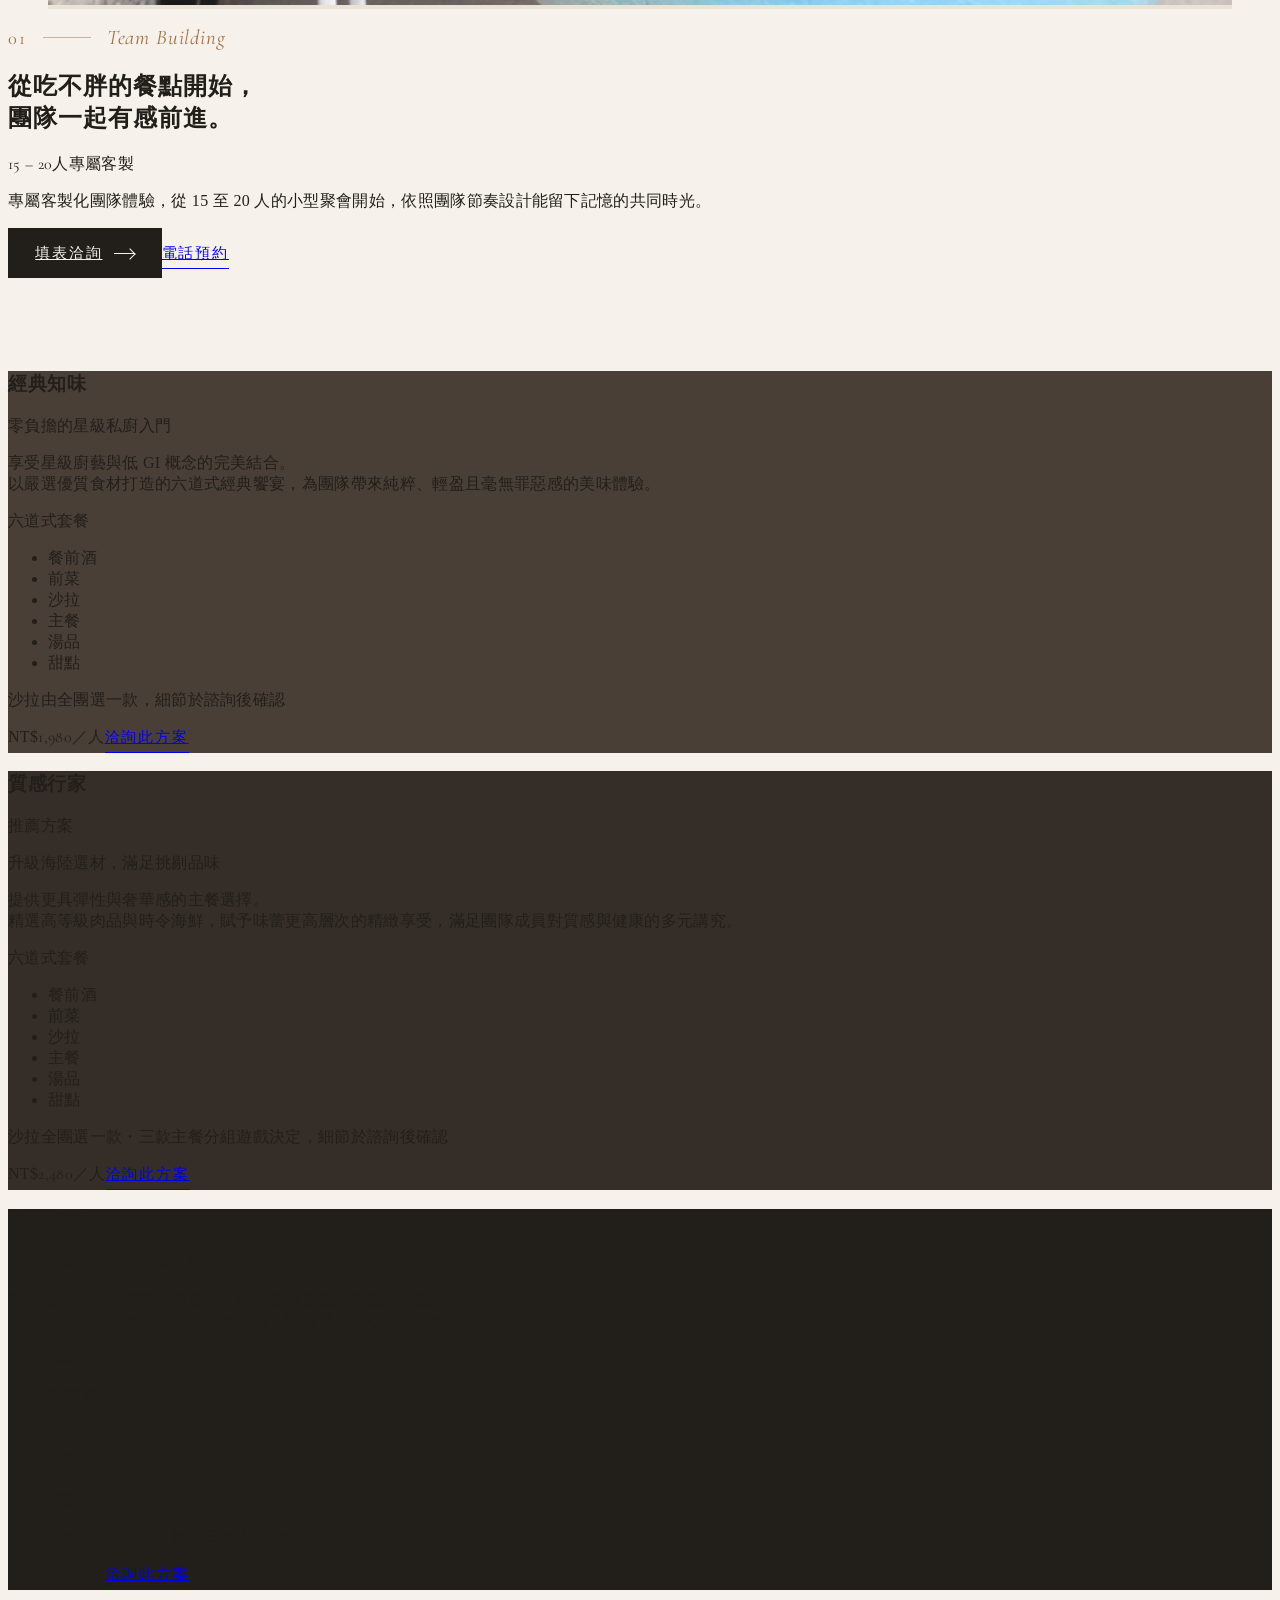
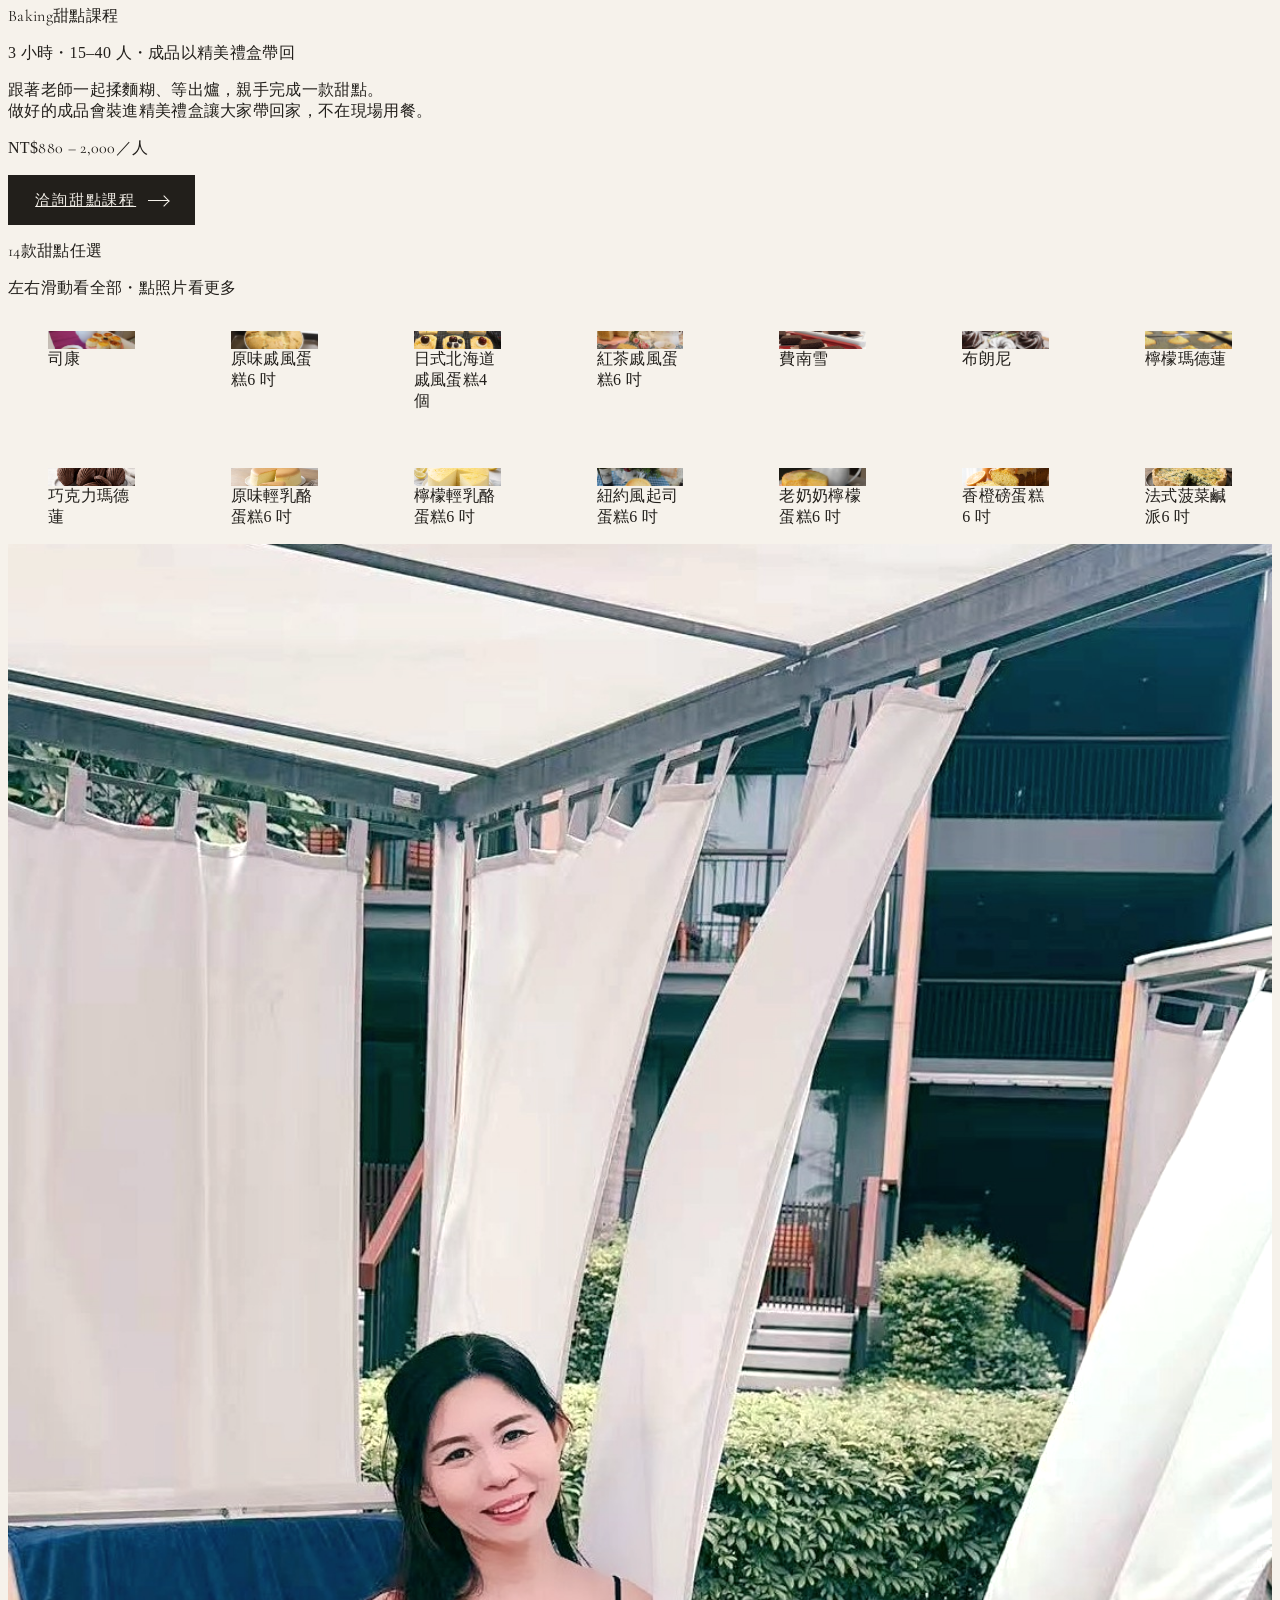
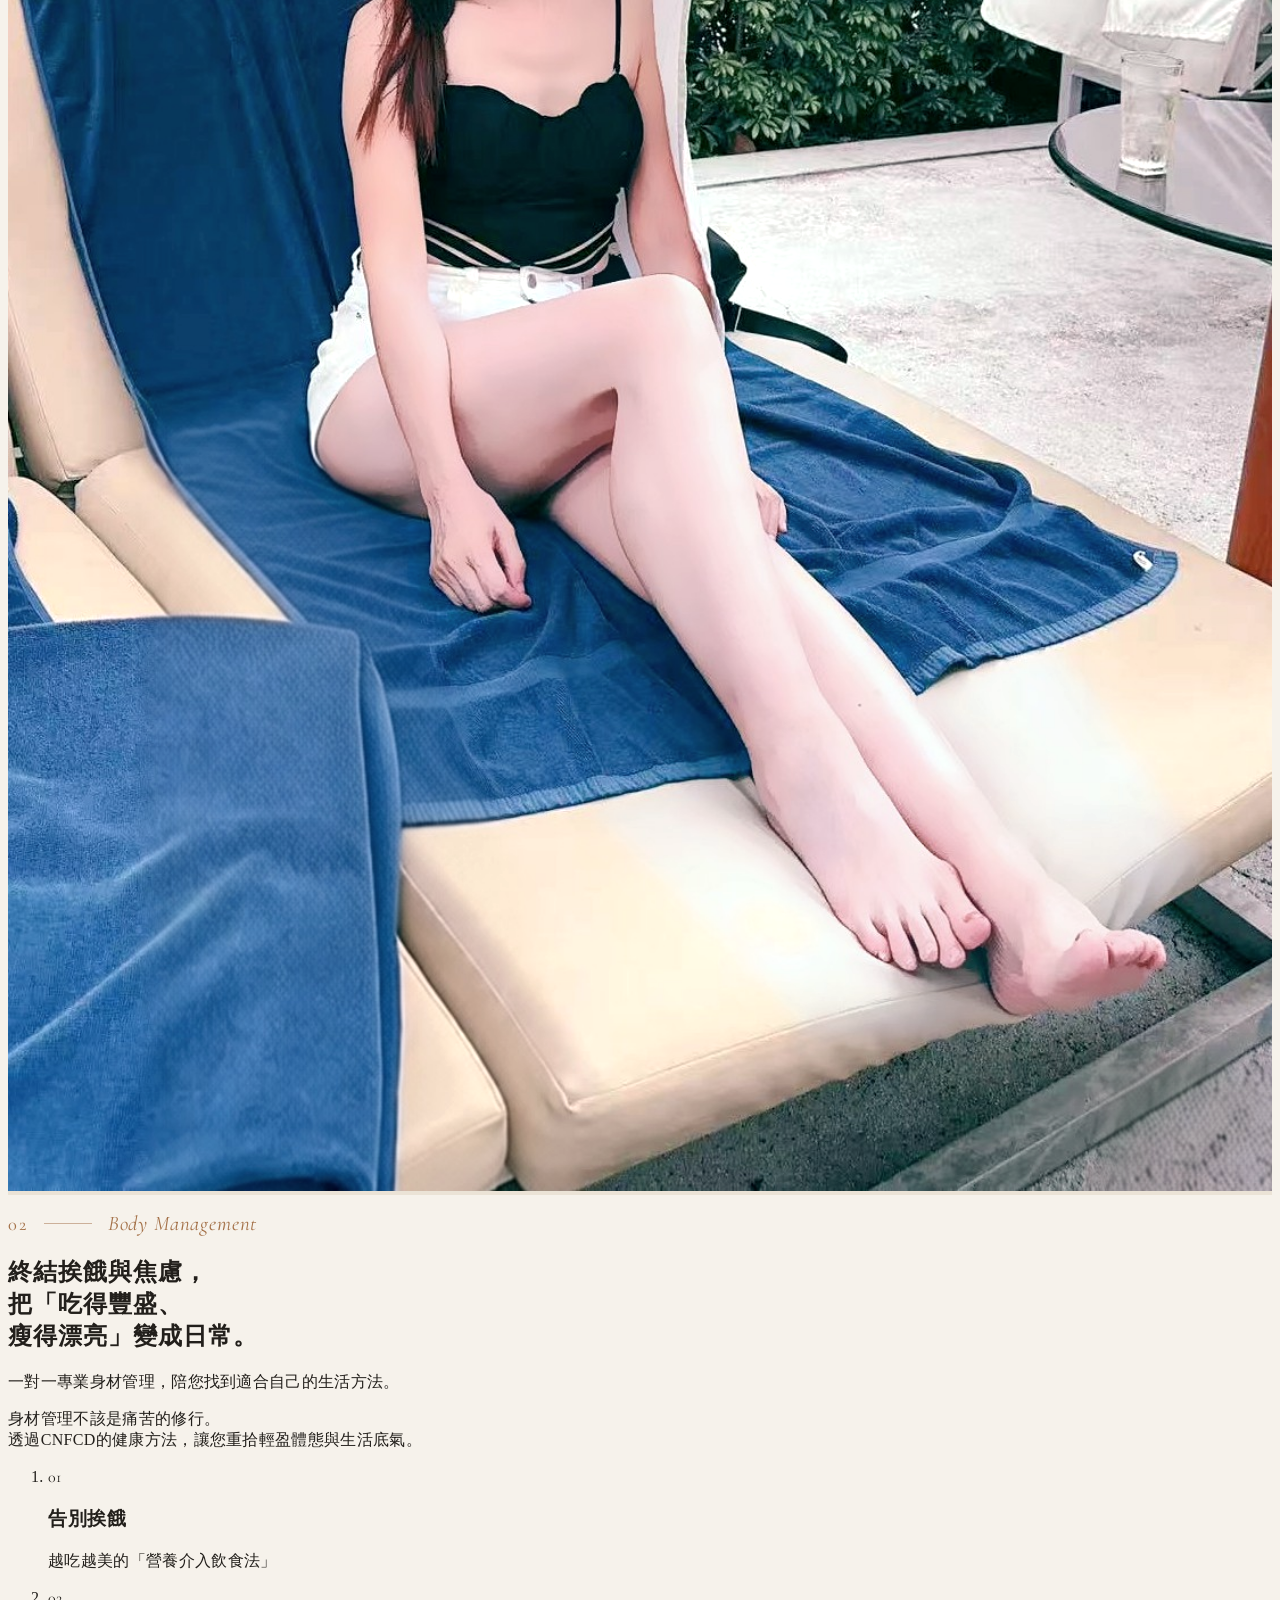
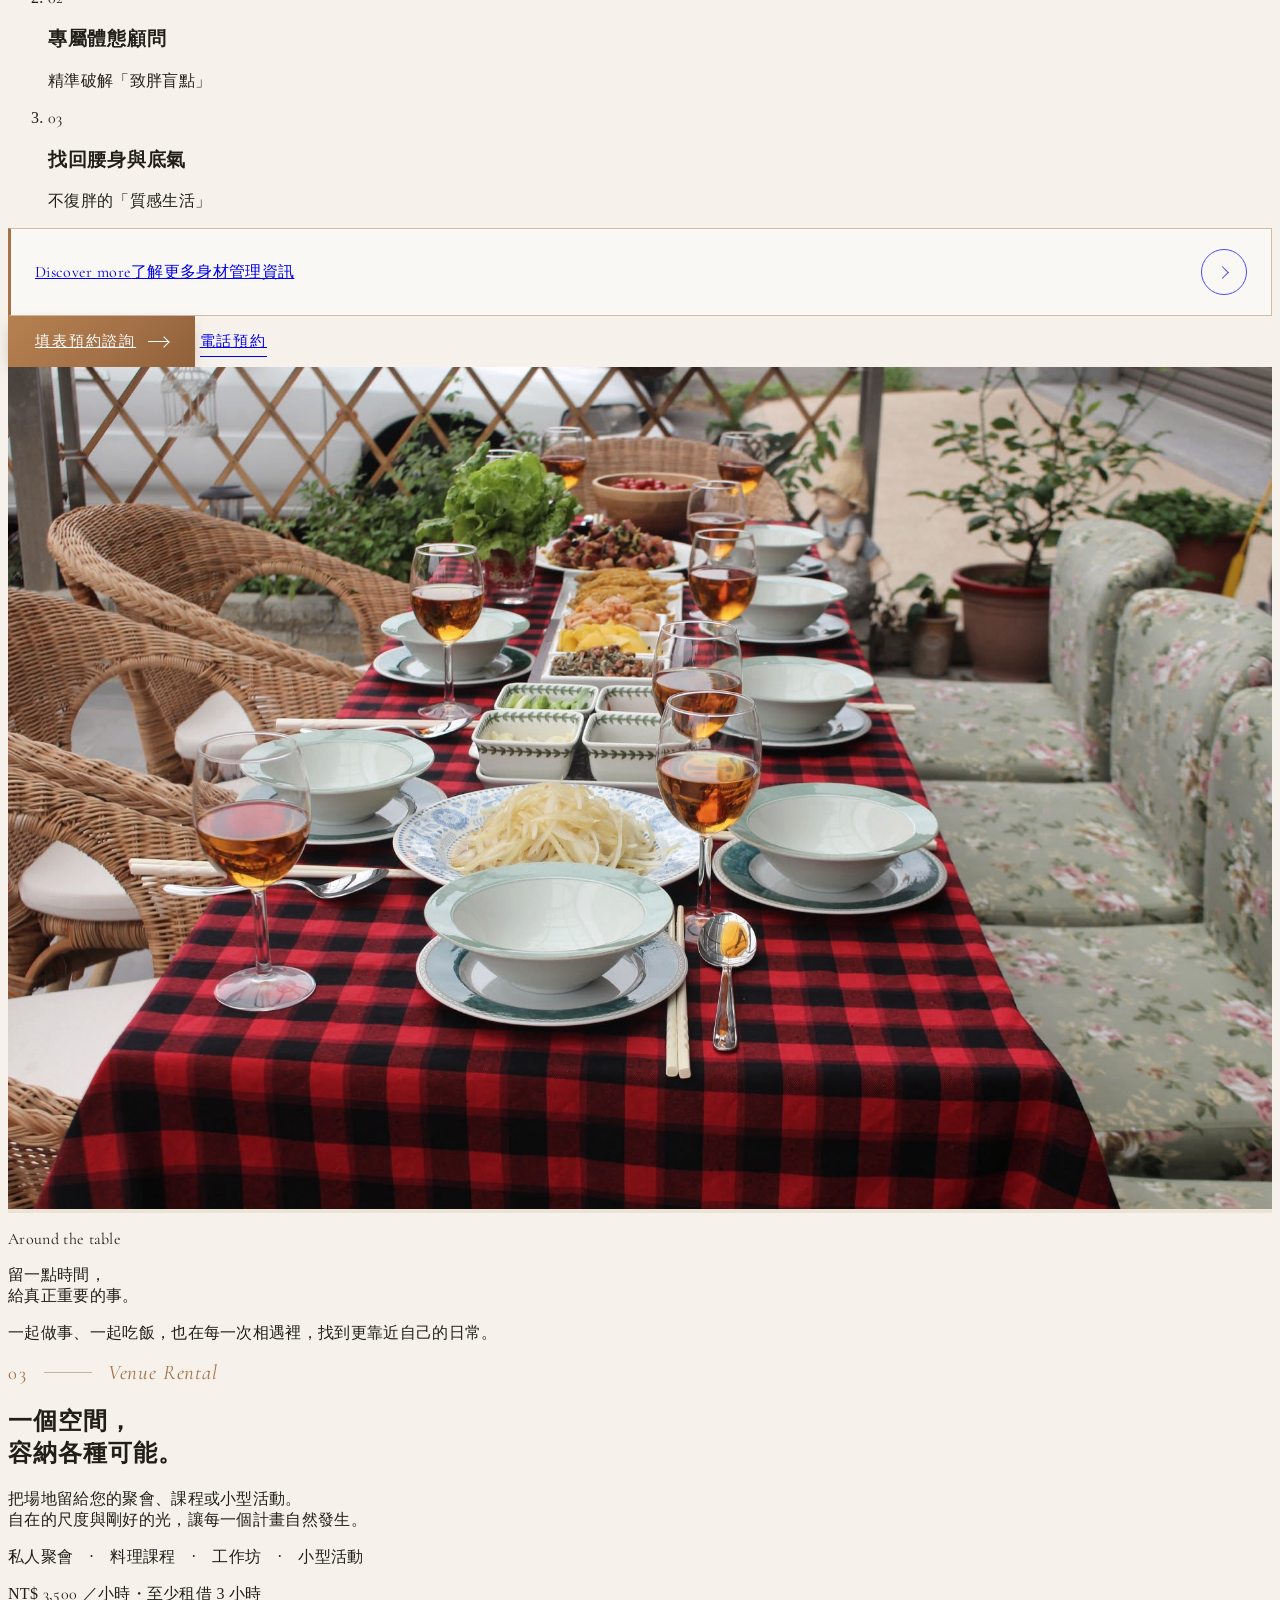
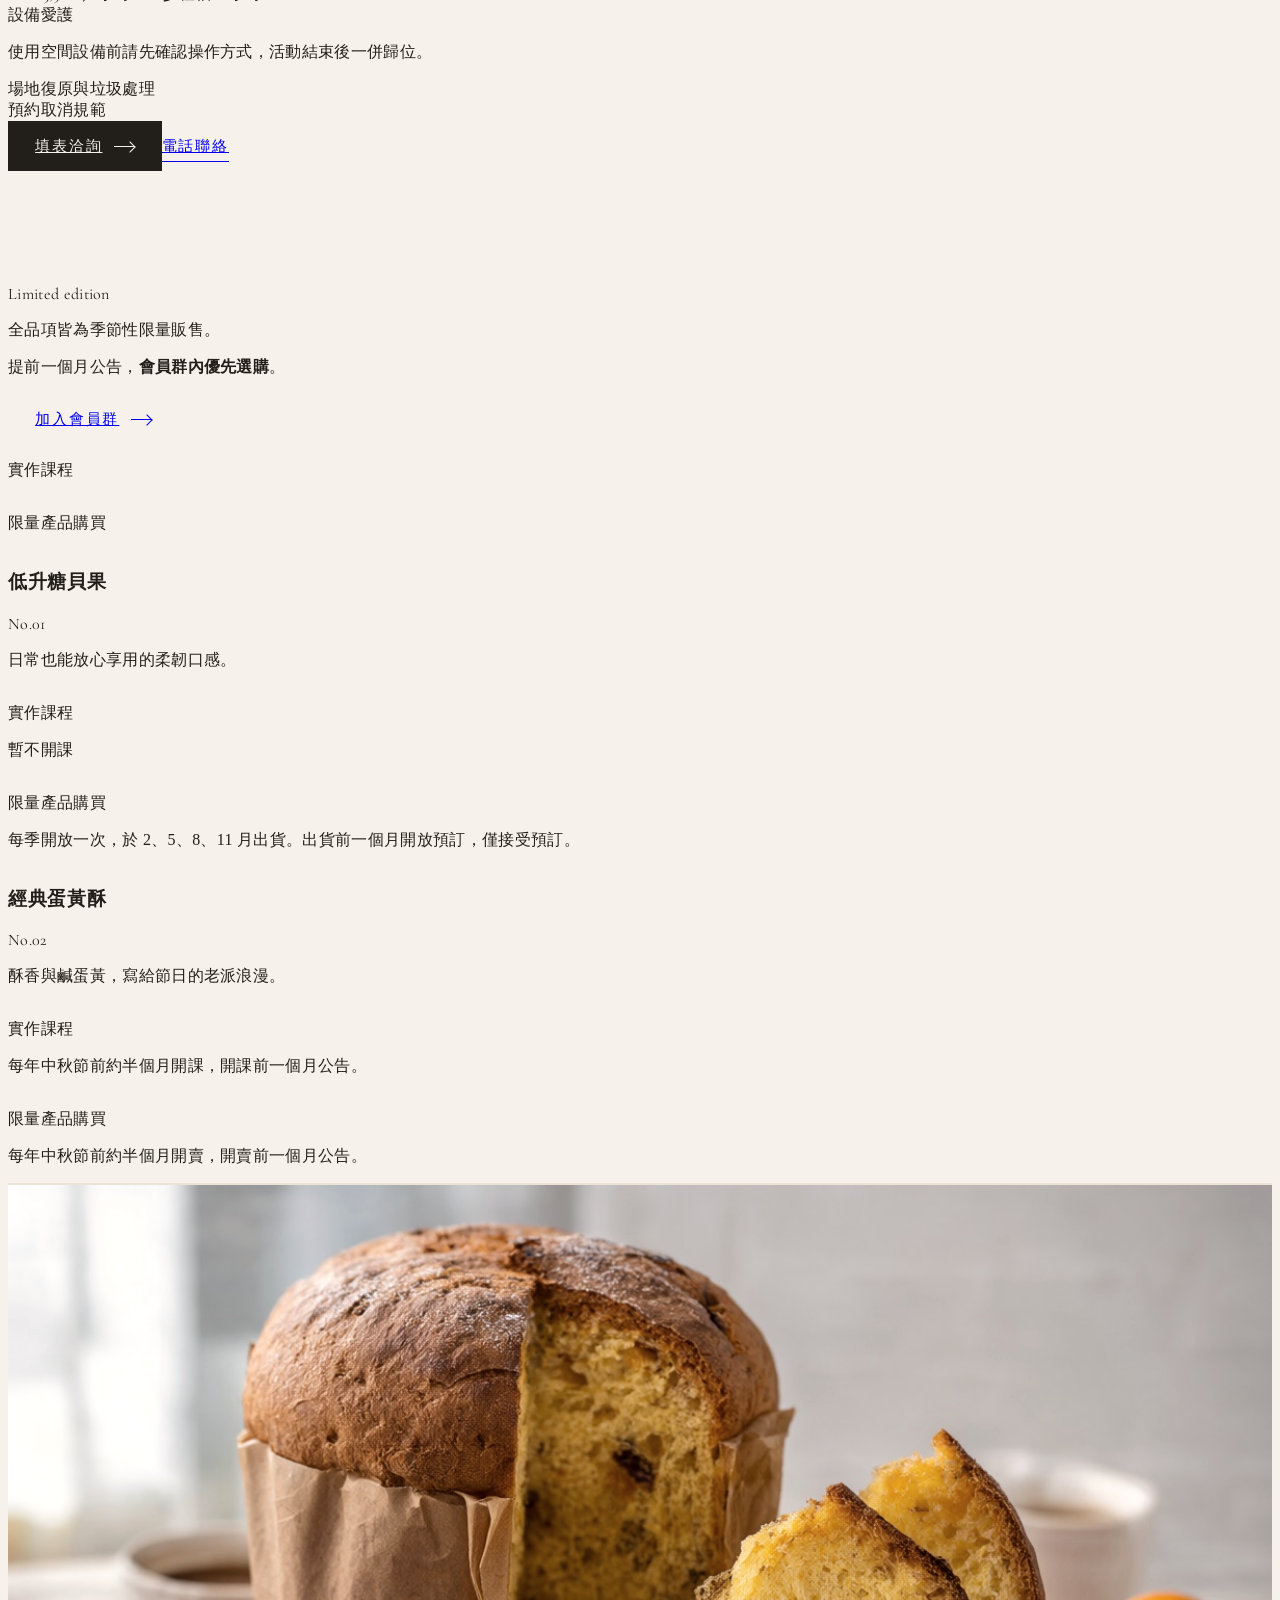
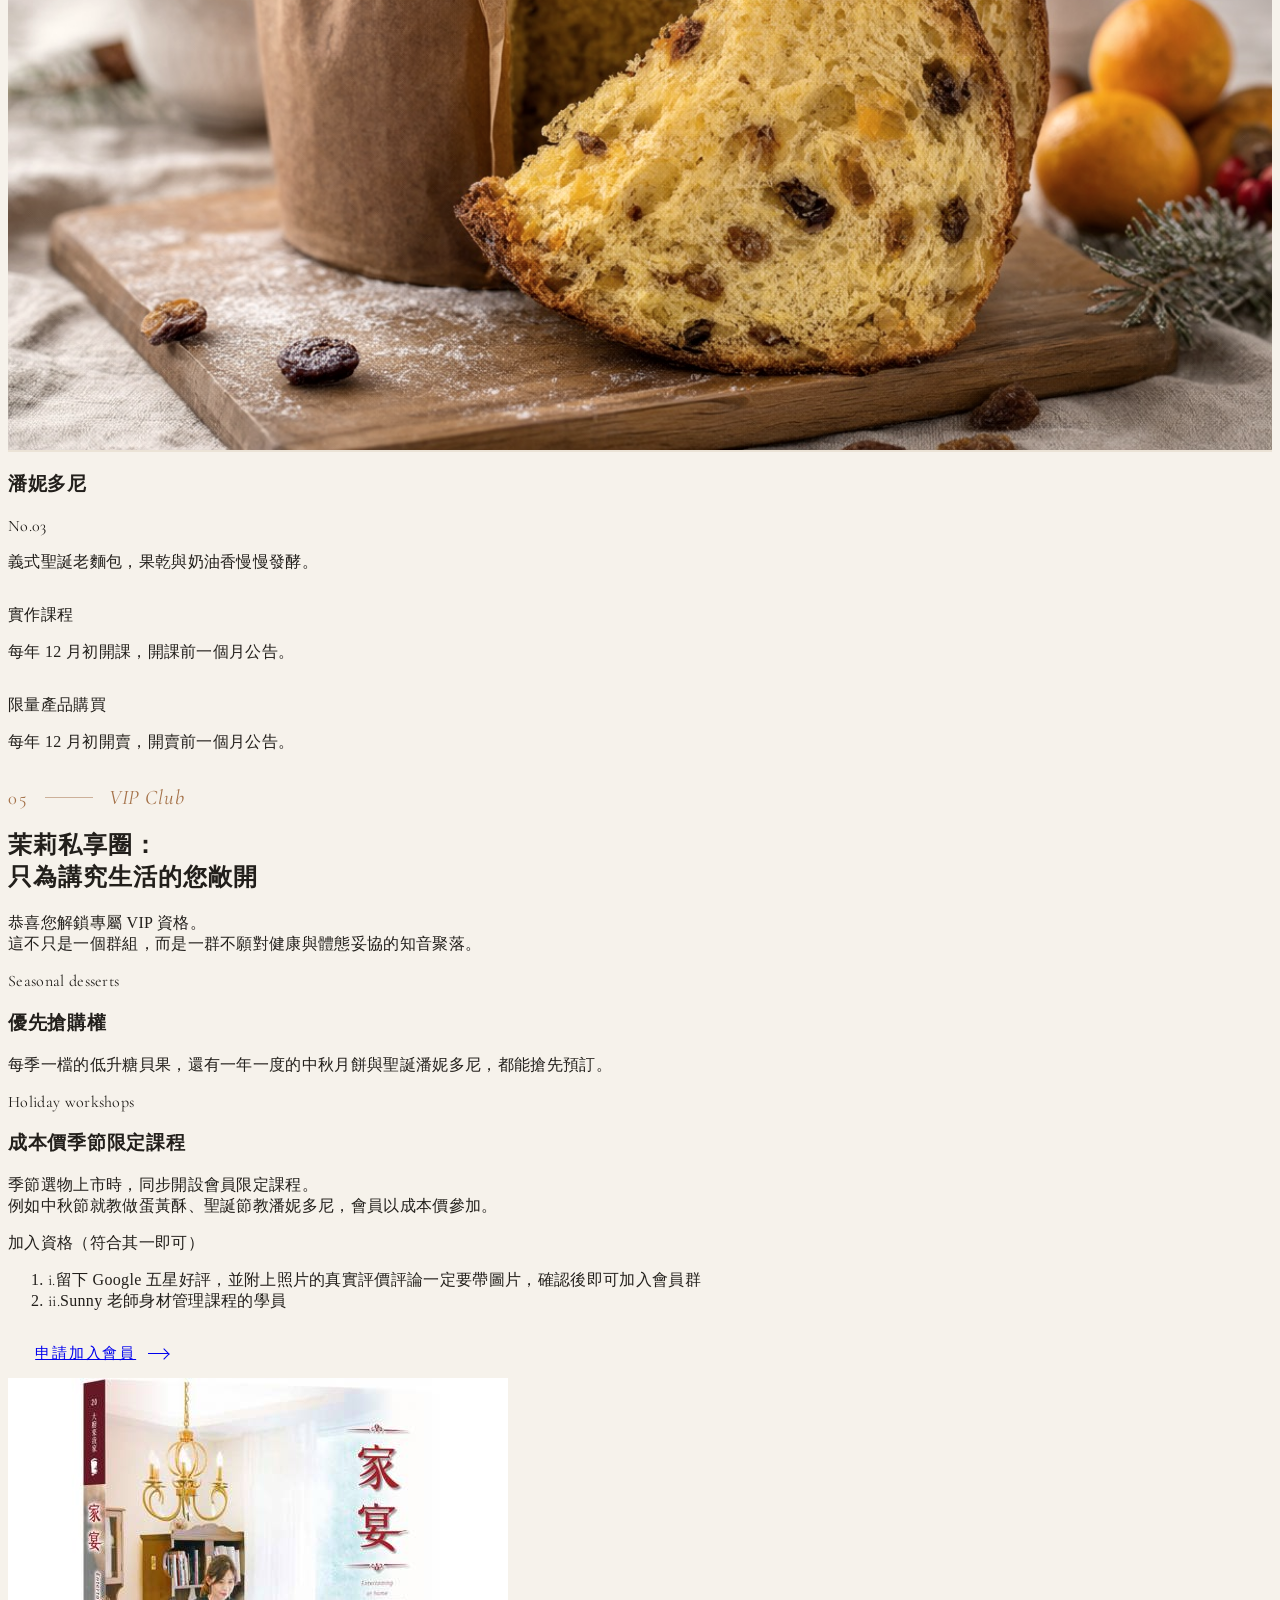
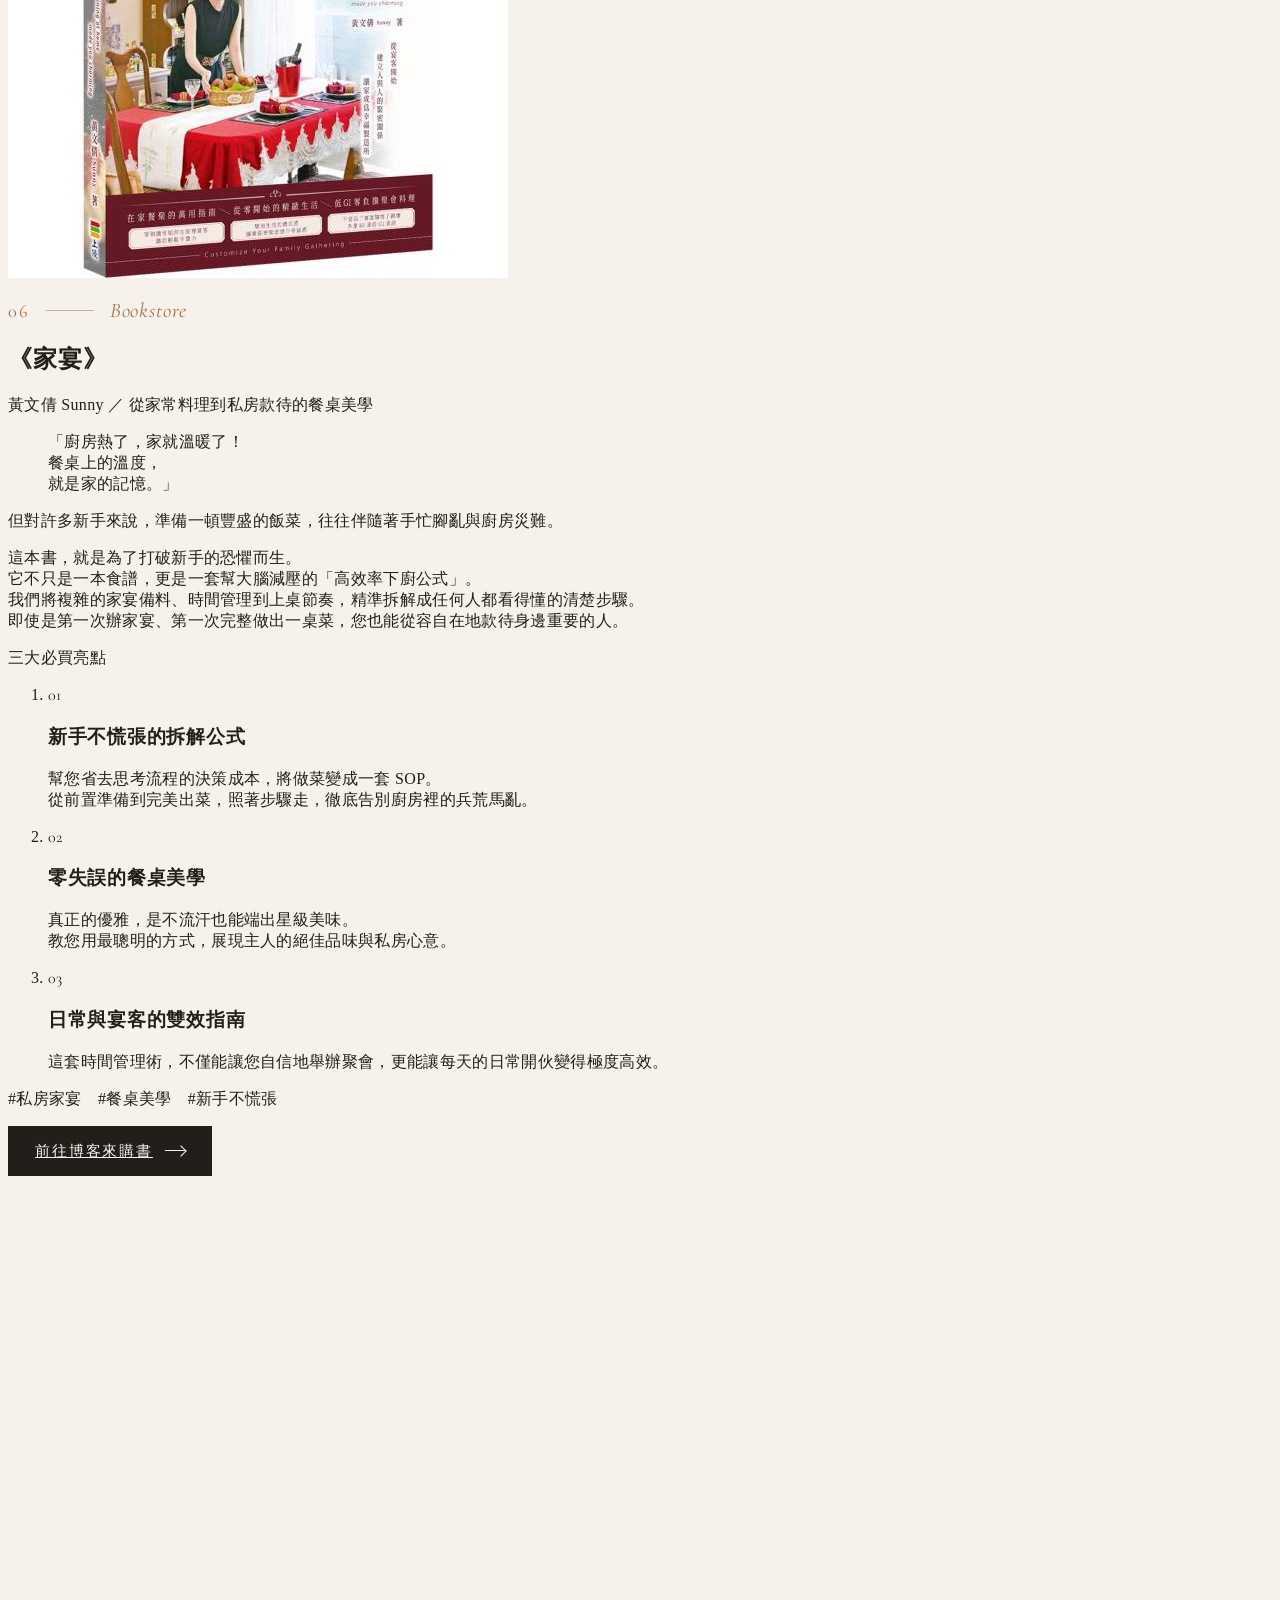
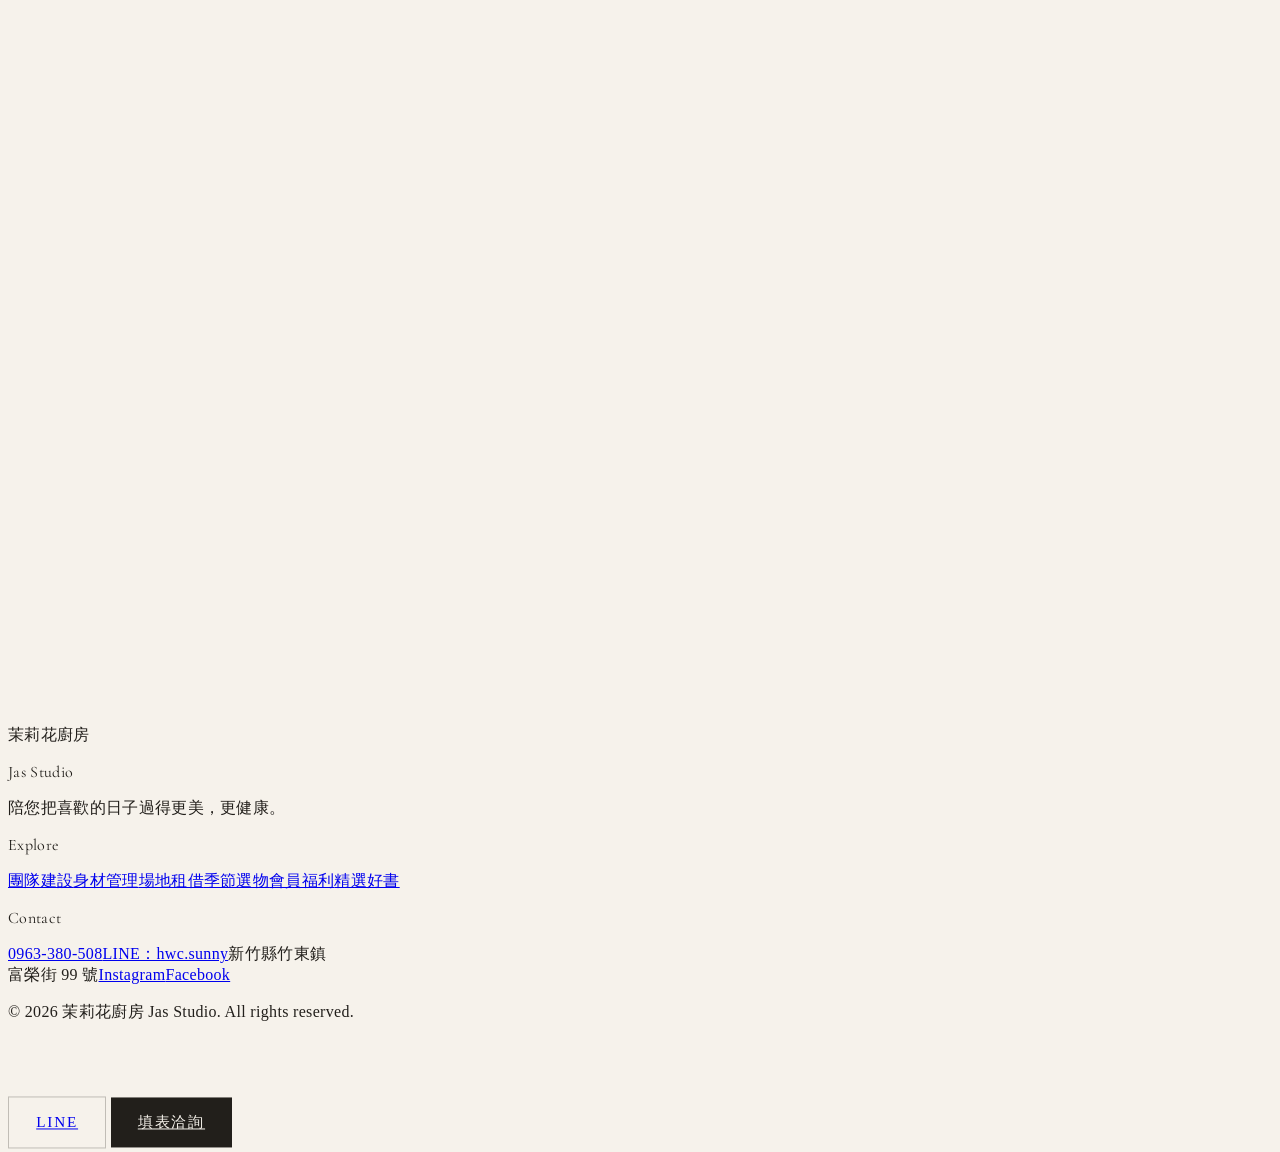
==== commit fa62a82e: "Add Microsoft Clarity tag to all pages Loads Clarity (project ytkfrgd1cv) after the GA tag so heatma" ====
--- a/index.html
+++ b/index.html
@@ -8,6 +8,14 @@
 		function gtag(){dataLayer.push(arguments);}
 		gtag('js', new Date());
 		gtag('config', 'G-F0FWMT22MZ');
+	</script>
+	<!-- Microsoft Clarity -->
+	<script type="text/javascript">
+		(function(c,l,a,r,i,t,y){
+			c[a]=c[a]||function(){(c[a].q=c[a].q||[]).push(arguments)};
+			t=l.createElement(r);t.async=1;t.src="https://www.clarity.ms/tag/"+i;
+			y=l.getElementsByTagName(r)[0];y.parentNode.insertBefore(t,y);
+		})(window, document, "clarity", "script", "ytkfrgd1cv");
 	</script>
 	<meta charset="UTF-8">
 	<meta name="viewport" content="width=device-width, initial-scale=1.0, viewport-fit=cover">
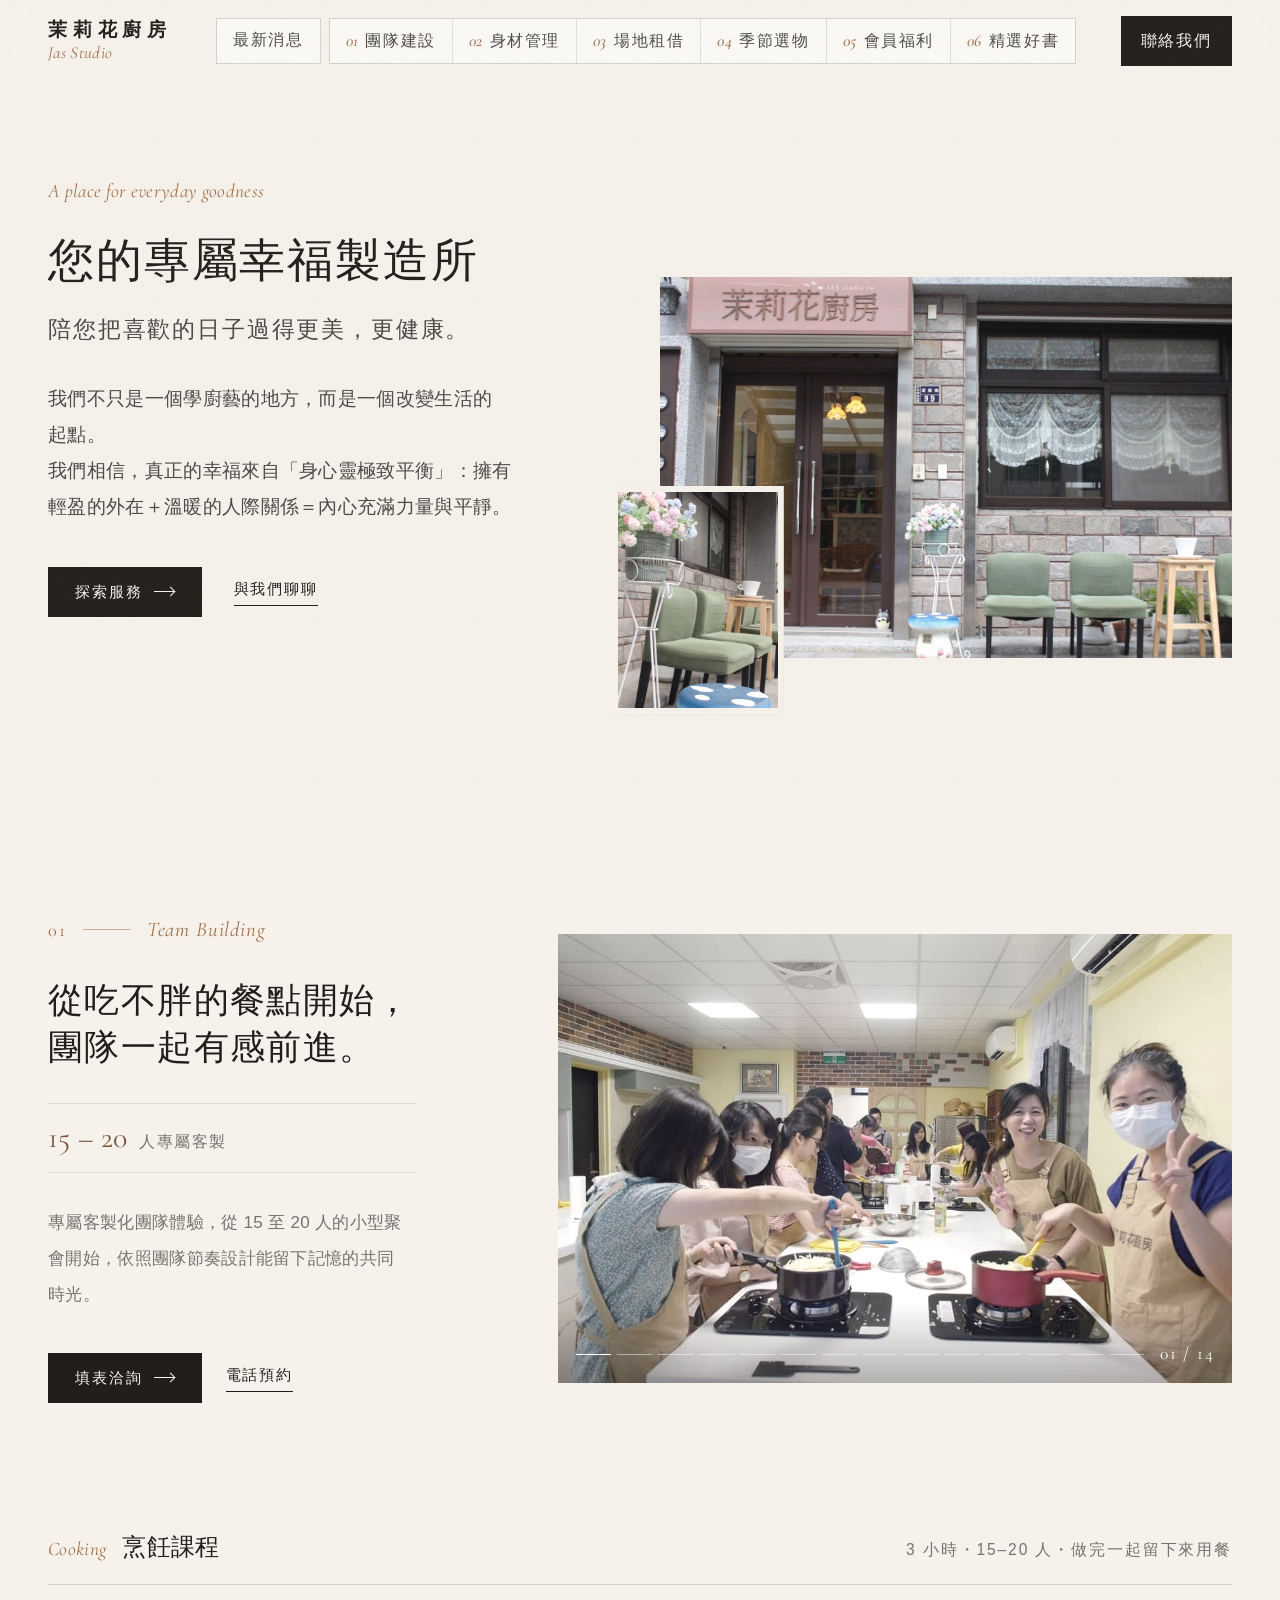
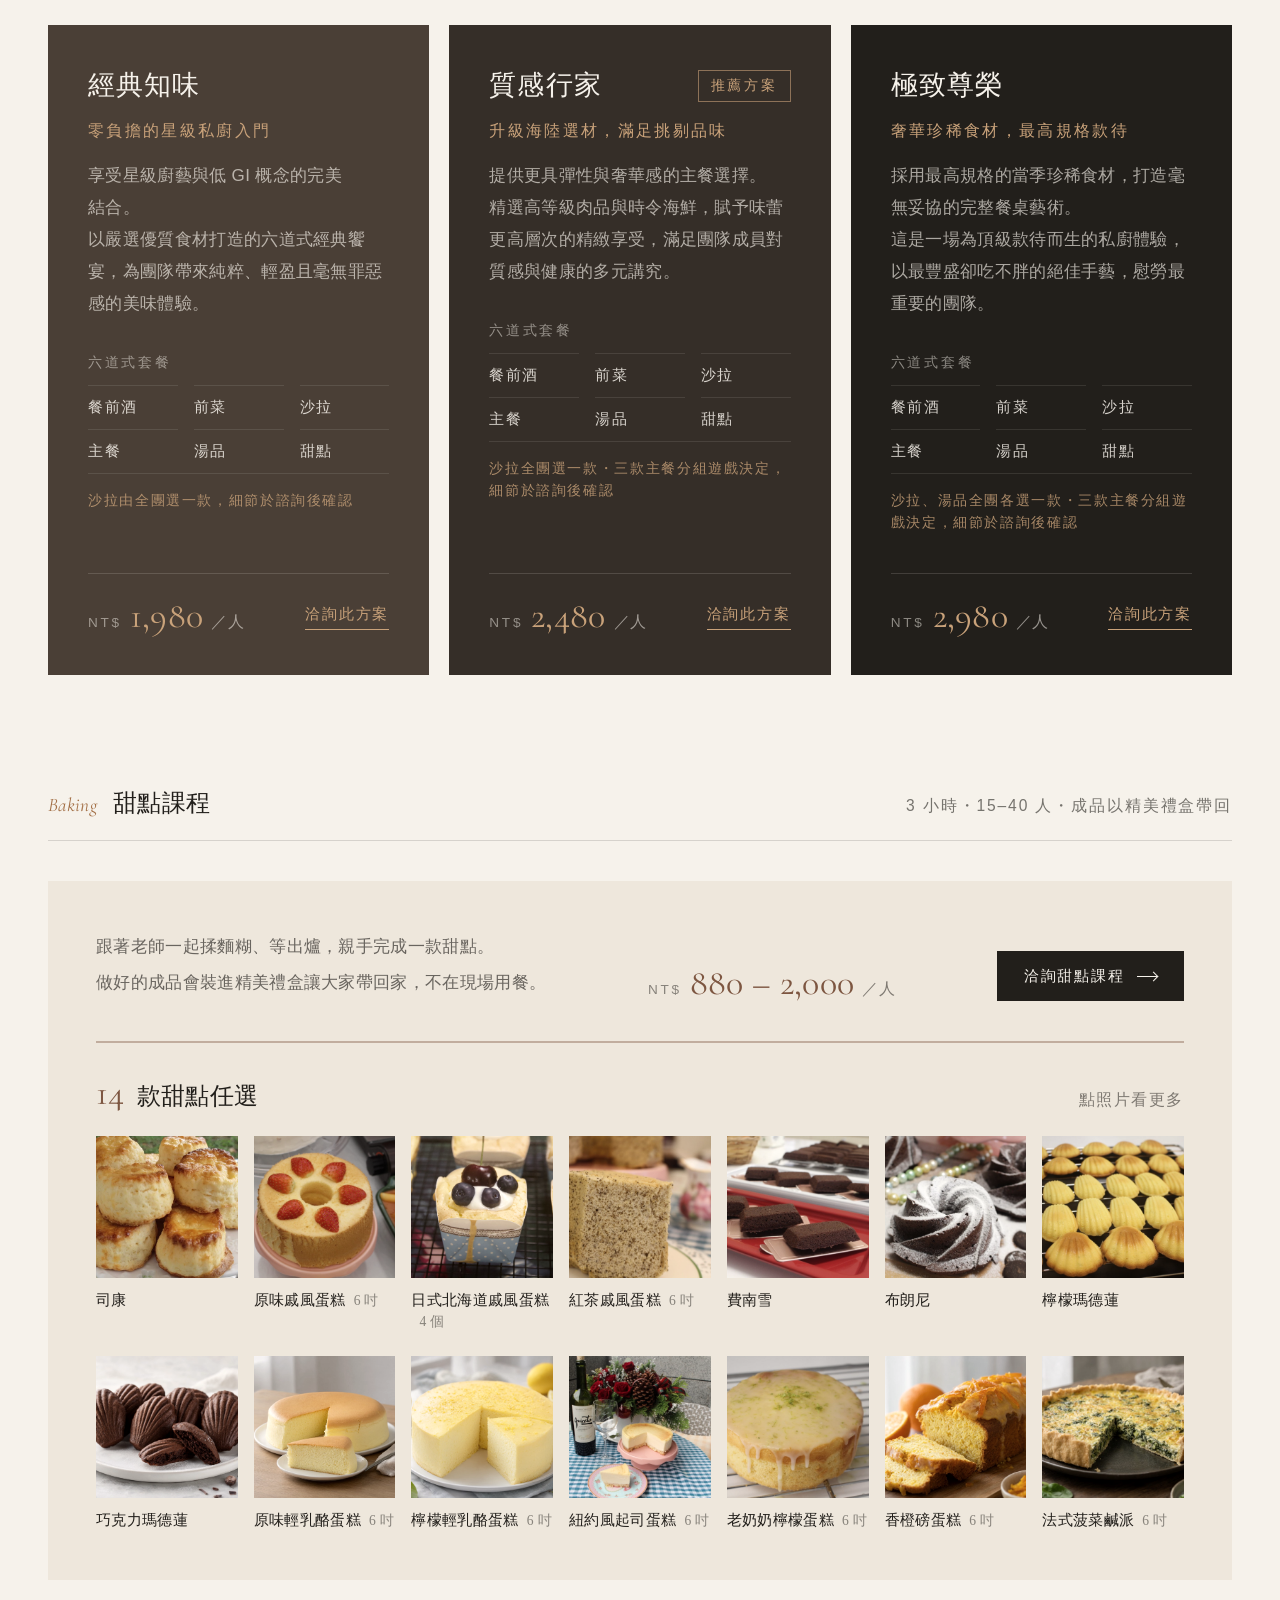
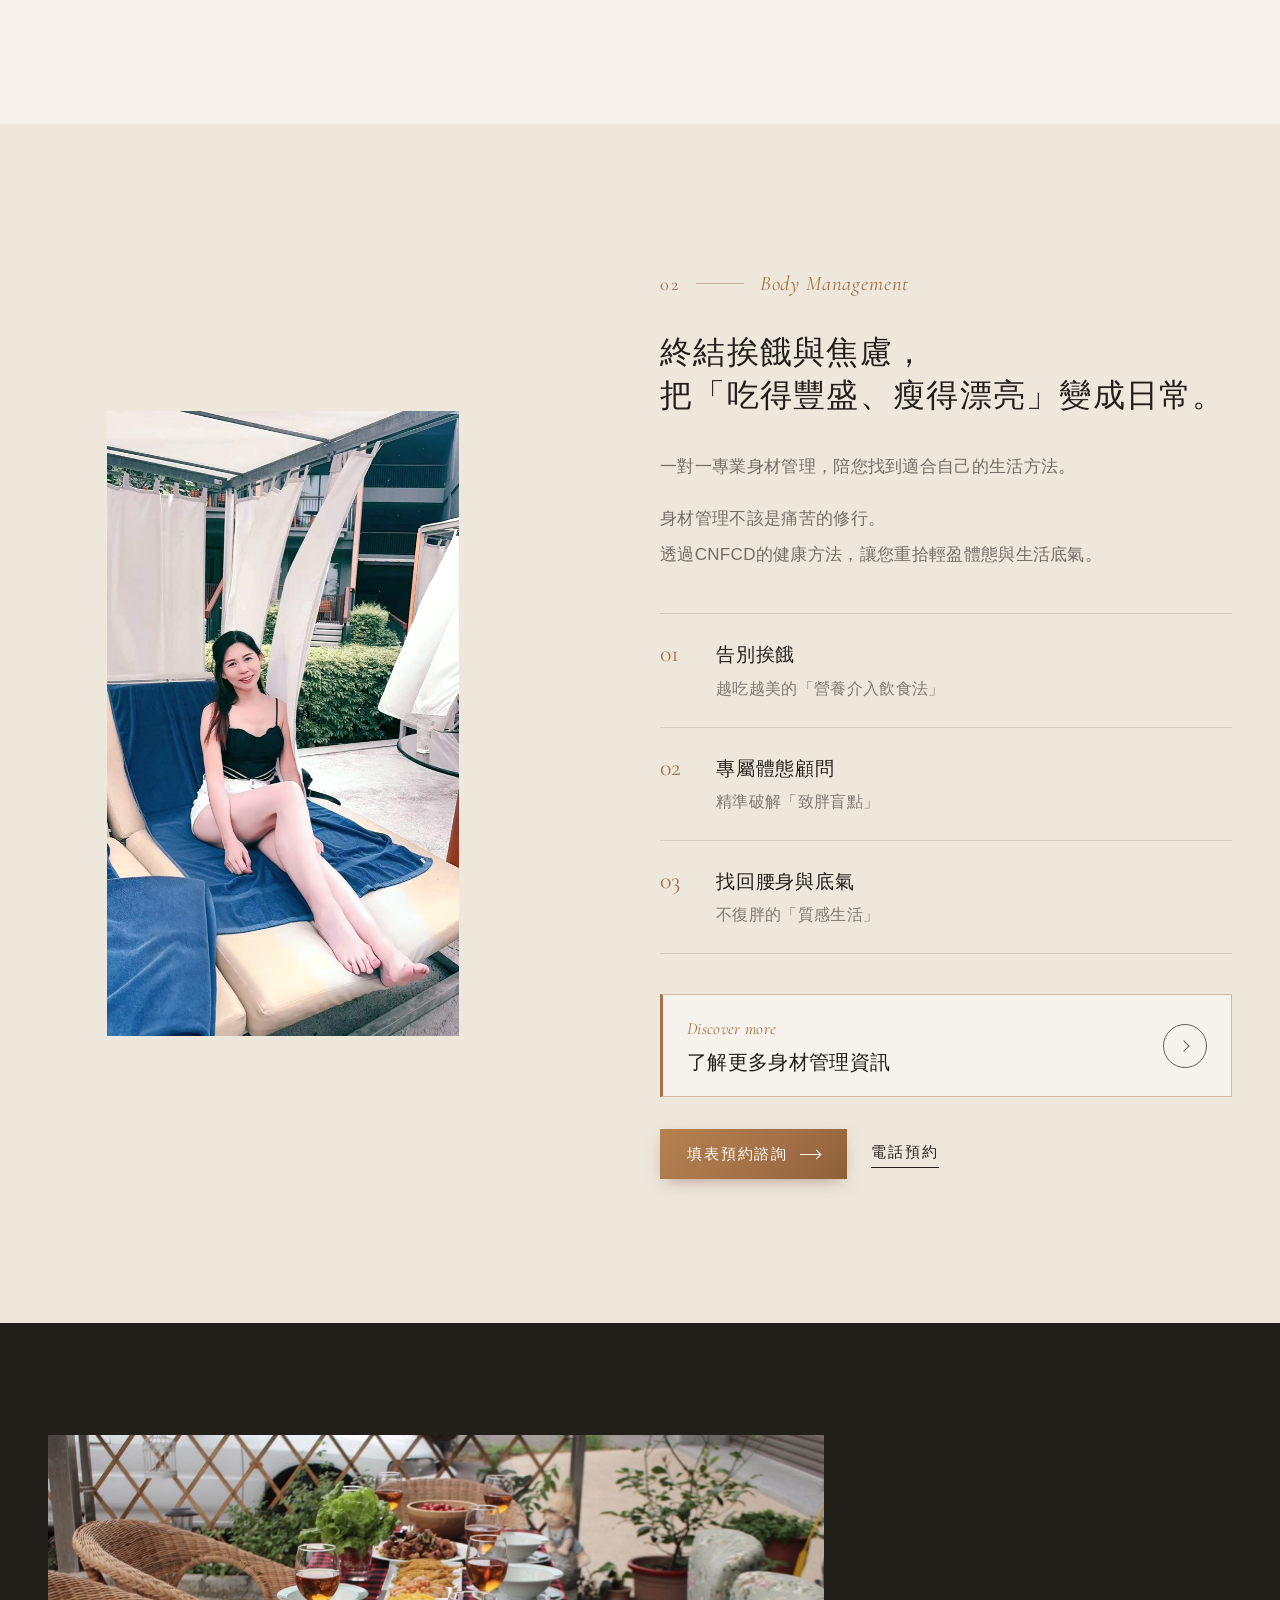
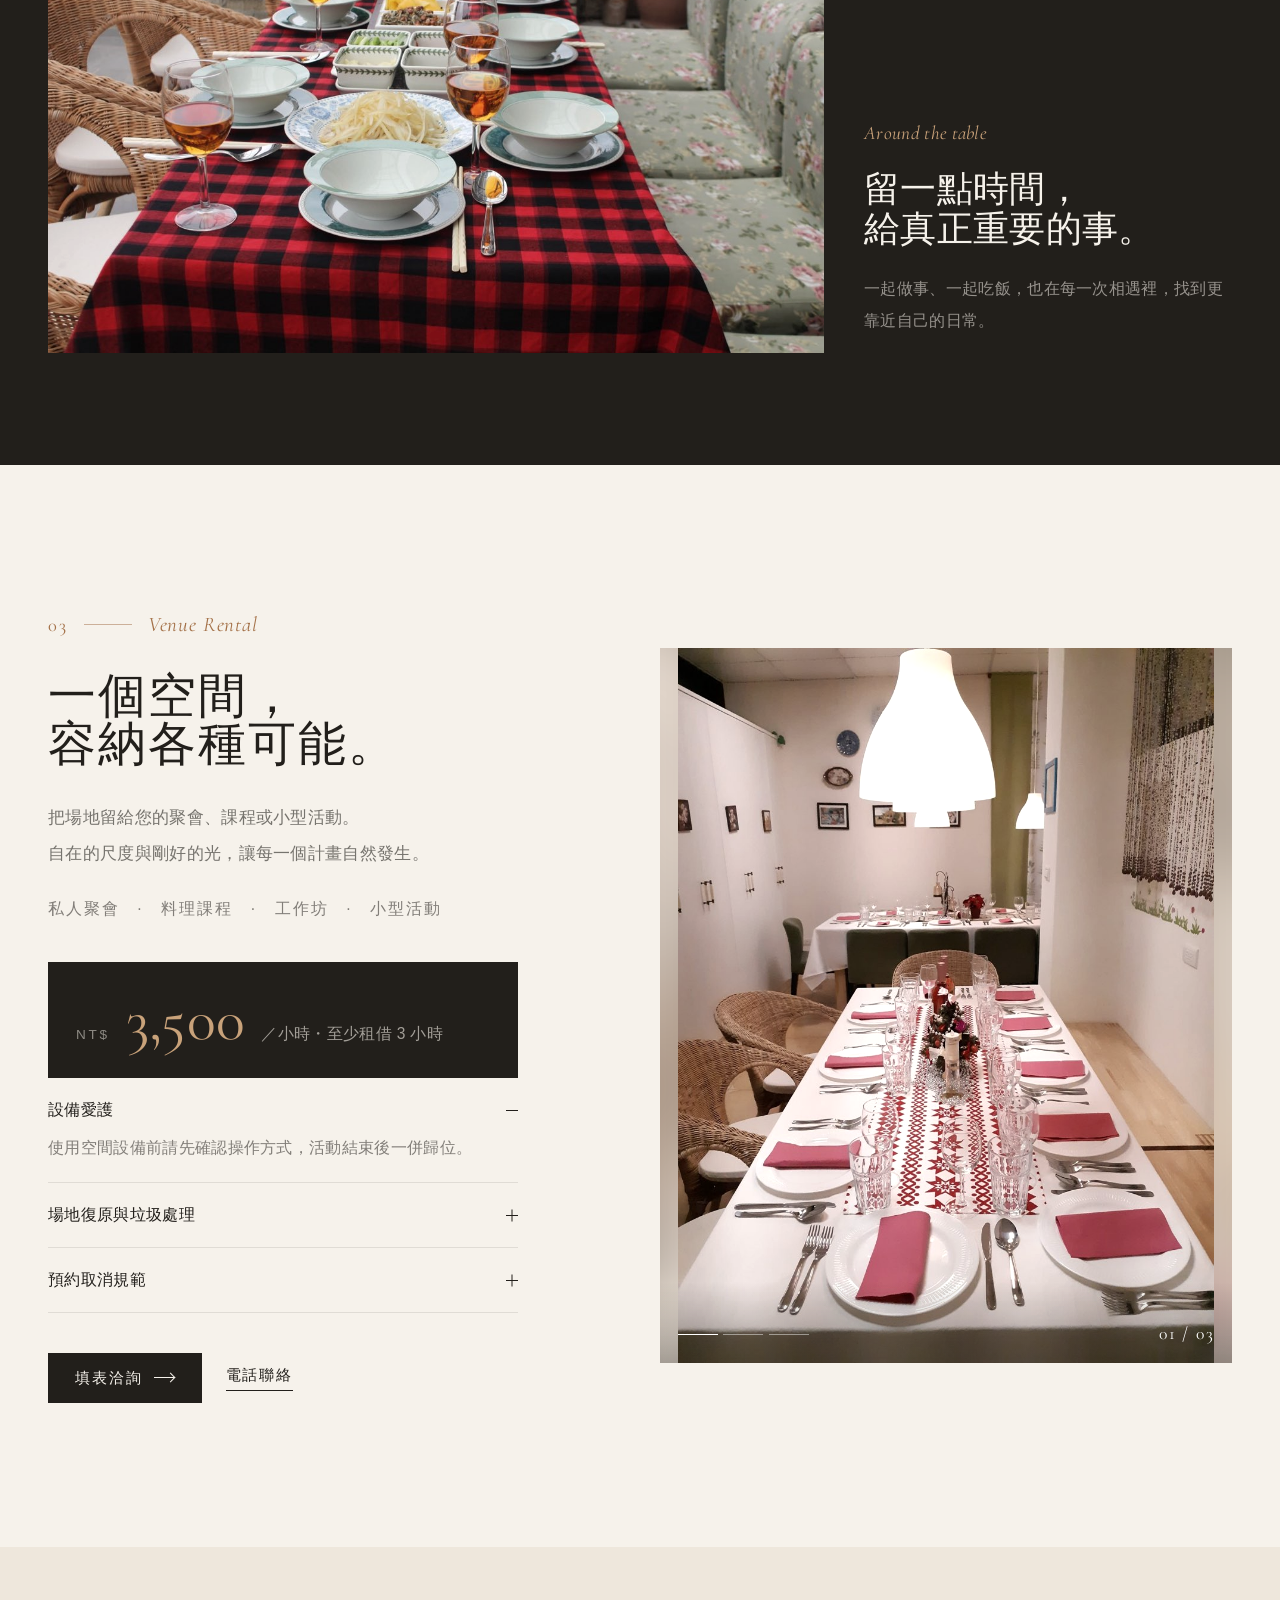
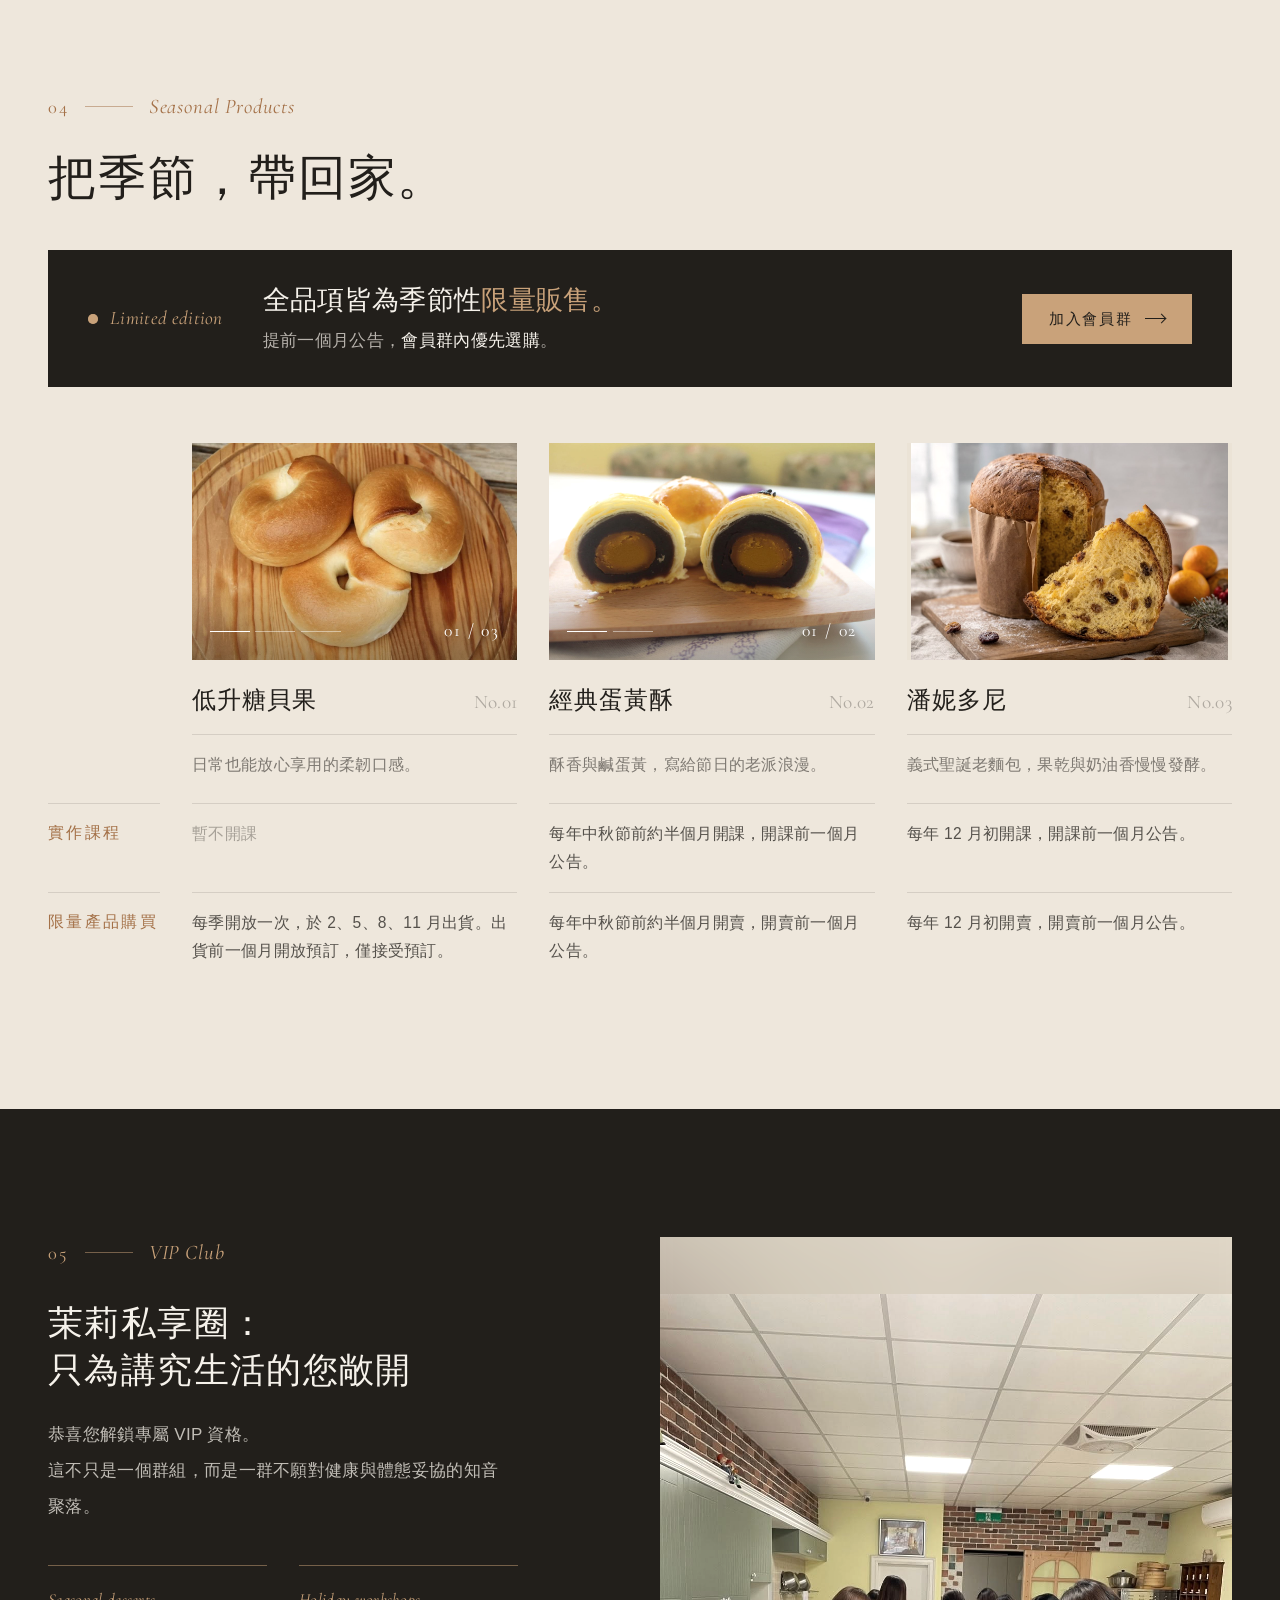
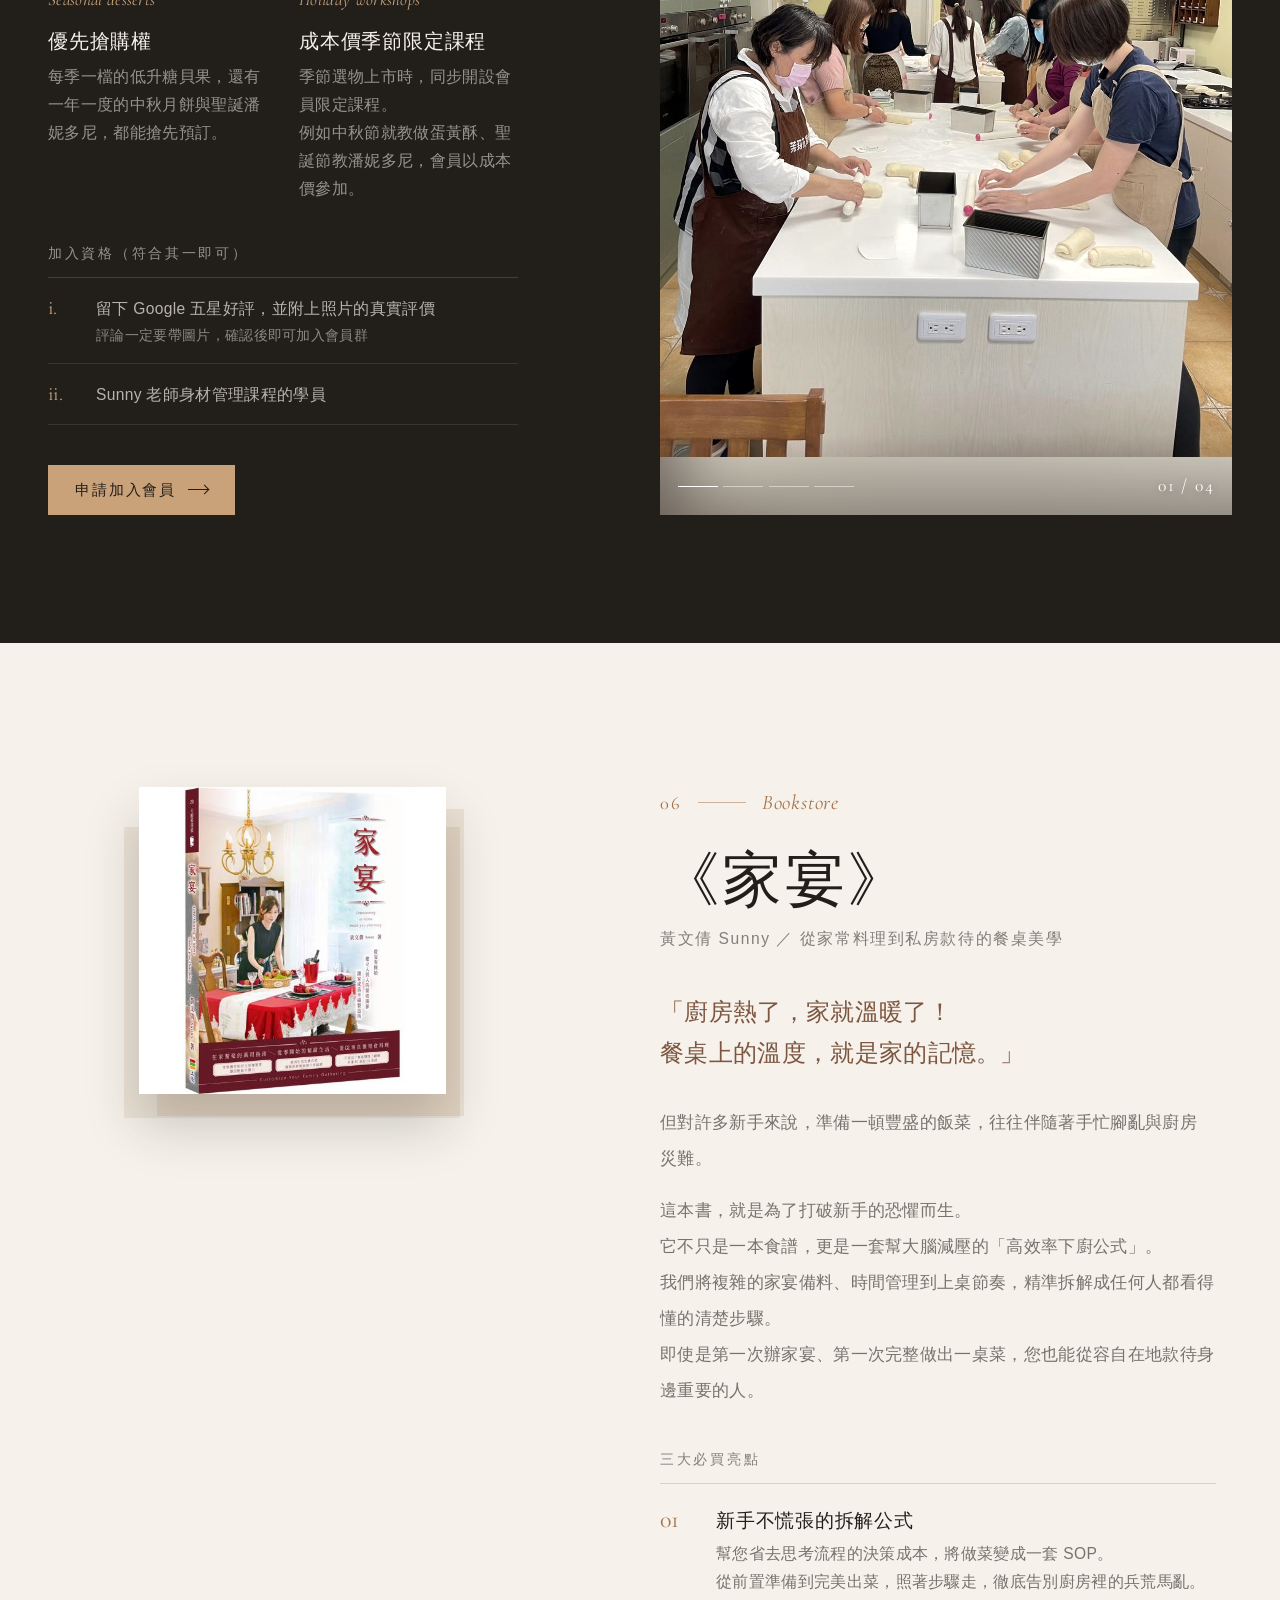
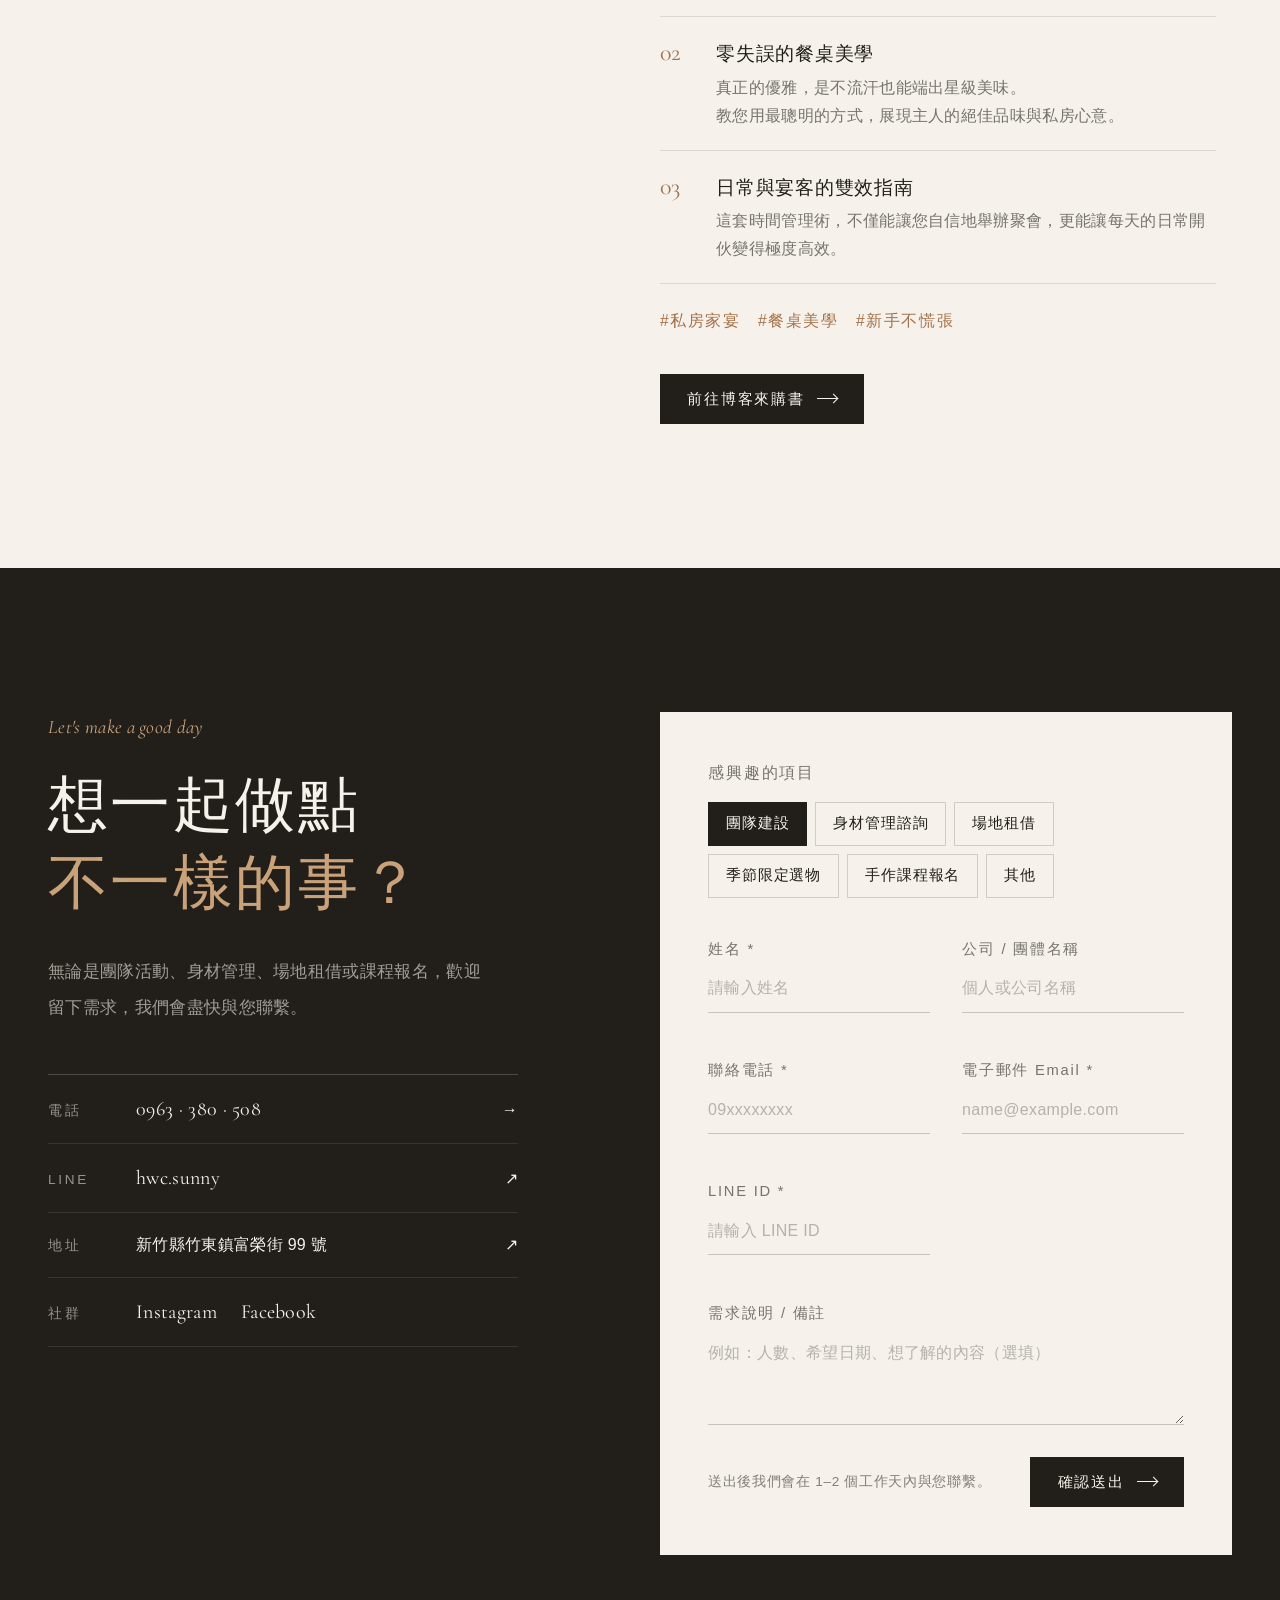
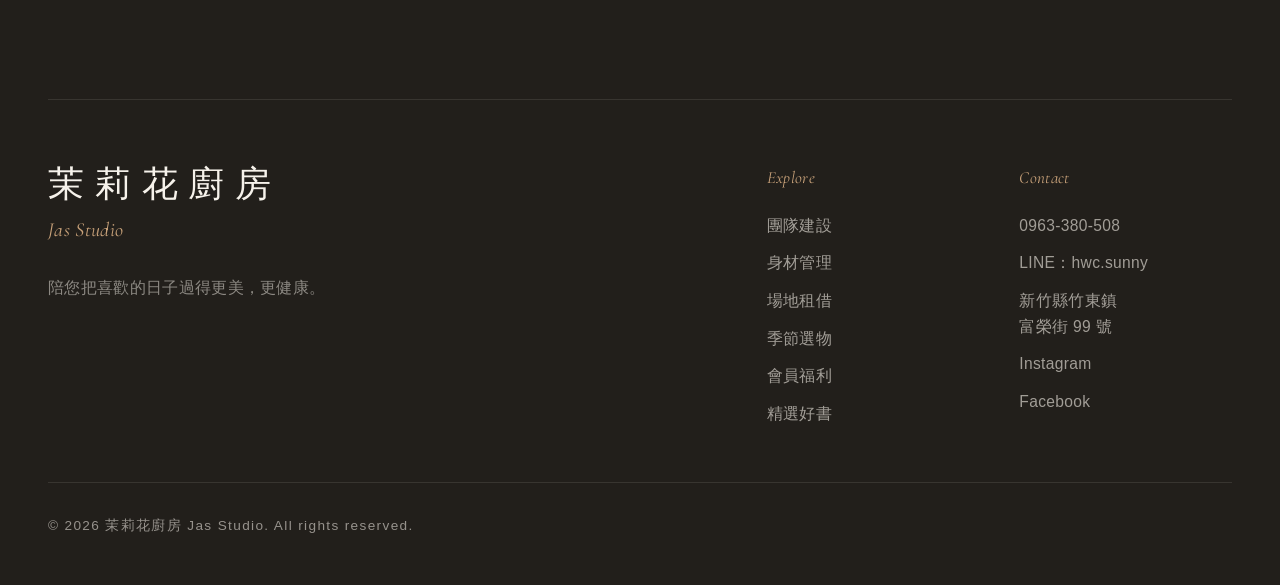
==== commit de772d17: "Speed up the homepage and make the scone class signup easier to find - Replace the Tailwind play CDN" ====
--- a/index.html
+++ b/index.html
@@ -24,42 +24,10 @@
 	<meta property="og:type" content="website">
 	<meta property="og:title" content="茉莉花廚房 Jas Studio｜您的專屬幸福製造所">
 	<meta property="og:description" content="一起做事、一起吃飯，在每一次相遇裡，找到更靠近自己的日常。">
-	<meta property="og:image" content="./門口.jpg?v=2">
+	<meta property="og:image" content="./門口.jpg?v=3">
 	<title>茉莉花廚房 Jas Studio｜您的專屬幸福製造所</title>
 	<link rel="icon" href="data:image/svg+xml,%3Csvg xmlns='http://www.w3.org/2000/svg' viewBox='0 0 64 64'%3E%3Crect width='64' height='64' fill='%23221f1b'/%3E%3Ctext x='32' y='43' font-size='30' text-anchor='middle' fill='%23c9a27a' font-family='serif'%3E茉%3C/text%3E%3C/svg%3E">
 	<script>document.documentElement.classList.add('js');</script>
-	<script src="https://cdn.tailwindcss.com"></script>
-	<script>
-		tailwind.config = {
-			theme: {
-				extend: {
-					colors: {
-						ink: '#221f1b',
-						paper: '#f6f2eb',
-						sand: '#ebe3d6',
-						amber: '#a47148',
-						gold: '#c9a27a',
-						clay: '#7d5641',
-						sage: '#6d7863'
-					},
-					fontFamily: {
-						display: ['"Noto Serif TC"', 'serif'],
-						sans: ['"Noto Sans TC"', 'sans-serif'],
-						en: ['"Cormorant Garamond"', '"Noto Serif TC"', 'serif']
-					},
-					fontSize: {
-						xs: ['0.85rem', { lineHeight: '1.35rem' }],
-						sm: ['0.975rem', { lineHeight: '1.6rem' }],
-						base: ['1.0625rem', { lineHeight: '1.8rem' }],
-						lg: ['1.2rem', { lineHeight: '1.9rem' }]
-					},
-					boxShadow: {
-						book: '18px 22px 0 rgba(164, 113, 72, 0.14), 0 30px 50px rgba(34, 31, 27, 0.22)'
-					}
-				}
-			}
-		}
-	</script>
 	<link rel="preconnect" href="https://fonts.googleapis.com">
 	<link rel="preconnect" href="https://fonts.gstatic.com" crossorigin>
 	<link href="https://fonts.googleapis.com/css2?family=Cormorant+Garamond:ital,wght@0,400;0,500;1,400;1,500&family=Noto+Sans+TC:wght@300;400;500;700&family=Noto+Serif+TC:wght@400;500;600&display=swap" rel="stylesheet">
@@ -230,7 +198,7 @@
 		.js .rise { display: block; overflow: hidden; padding-bottom: 0.08em; }
 		.js .rise > span { display: block; transform: translateY(105%); transition: transform 1.2s cubic-bezier(0.2, 0.7, 0.2, 1); transition-delay: var(--delay, 0s); }
 		.js .is-loaded .rise > span { transform: none; }
-		.js .img-reveal { clip-path: inset(0 0 100% 0); transition: clip-path 1.4s cubic-bezier(0.7, 0, 0.2, 1); transition-delay: var(--delay, 0s); }
+		.js .img-reveal { clip-path: inset(0 0 100% 0); transition: clip-path 0.9s cubic-bezier(0.7, 0, 0.2, 1); transition-delay: var(--delay, 0s); }
 		.js .is-loaded .img-reveal, .js .img-reveal.is-visible { clip-path: inset(0 0 0 0); }
 
 		/* 表單 */
@@ -263,6 +231,8 @@
 			.js .img-reveal { clip-path: none; }
 		}
 	</style>
+	<link rel="preload" as="image" href="./hero-door.jpg?v=2" fetchpriority="high">
+	<link rel="stylesheet" href="./styles.css?v=1">
 </head>
 <body class="font-sans antialiased selection:bg-gold selection:text-ink">
 	<a href="#main" class="sr-only focus:not-sr-only focus:fixed focus:left-4 focus:top-4 focus:z-[80] focus:bg-ink focus:px-4 focus:py-2 focus:text-white">跳到主要內容</a>
@@ -312,15 +282,16 @@
 					<p class="rise mt-8 max-w-xl text-lg leading-9 text-ink/80"><span style="--delay: 0.35s">我們不只是一個學廚藝的地方，而是一個改變生活的起點。<br>我們相信，真正的幸福來自「身心靈極致平衡」：擁有輕盈的外在＋溫暖的人際關係＝內心充滿力量與平靜。</span></p>
 					<div class="rise mt-10"><span style="--delay: 0.45s"><span class="flex flex-wrap items-center gap-x-8 gap-y-4">
 						<a href="#team" class="btn btn-dark">探索服務 <span class="arrow" aria-hidden="true"></span></a>
+						<a href="https://luma.com/d510l35l" target="_blank" rel="noopener" class="btn btn-amber" data-until="2026-11-14T17:30:00+08:00">🧈 11/14 司康課報名</a>
 						<a href="#contact" class="link-u">與我們聊聊</a>
 					</span></span></div>
 				</div>
 				<div class="relative lg:col-span-6 lg:col-start-7">
 					<div class="img-reveal frame aspect-[3/2] w-full">
-						<img src="./hero-door.jpg" alt="茉莉花廚房門口，掛著店名招牌與綠色座椅" class="photo zoomable" fetchpriority="high" data-group="hero">
+						<img src="./hero-door.jpg?v=2" width="1400" height="933" alt="茉莉花廚房門口，掛著店名招牌與綠色座椅" class="photo zoomable" fetchpriority="high" data-group="hero">
 					</div>
 					<figure class="img-reveal frame absolute -bottom-14 -left-4 aspect-[3/4] w-[30%] border-[6px] border-paper shadow-[0_18px_40px_rgba(34,31,27,0.18)] sm:-left-8 lg:-left-12" style="--delay: 0.35s">
-						<img src="./hero-door2.jpg" alt="門口的綠色座椅與花架" class="photo zoomable !object-cover" data-group="hero">
+						<img src="./hero-door2.jpg?v=2" width="700" height="466" alt="門口的綠色座椅與花架" class="photo zoomable !object-cover" data-group="hero">
 					</figure>
 				</div>
 			</div>
@@ -341,19 +312,19 @@
 					<div class="reveal lg:col-span-7 lg:col-start-6" style="--delay: 0.1s">
 						<div class="carousel aspect-[3/2] w-full" data-carousel aria-roledescription="carousel" aria-label="團隊活動照片">
 							<div class="carousel-slide is-active"><div class="frame h-full"><img src="./tb-activity.jpg" alt="團隊活動花絮：一起下廚" class="photo media-img zoomable"></div></div>
-							<div class="carousel-slide"><div class="frame h-full"><img src="./tb-activity2.jpg" alt="團隊活動花絮：分工備料" class="photo media-img zoomable" loading="lazy"></div></div>
-							<div class="carousel-slide"><div class="frame h-full"><img src="./tb-activity5.jpg" alt="團隊活動花絮：專注料理" class="photo media-img zoomable" loading="lazy"></div></div>
-							<div class="carousel-slide"><div class="frame h-full"><img src="./tb-new5.jpg" alt="團隊活動花絮：聖誕主題一起下廚" class="photo media-img zoomable" loading="lazy"></div></div>
-							<div class="carousel-slide"><div class="frame h-full"><img src="./tb-new11.jpg" alt="團隊活動花絮：一起擺盤" class="photo media-img zoomable" loading="lazy"></div></div>
-							<div class="carousel-slide"><div class="frame h-full"><img src="./tb-new4.jpg" alt="團隊活動花絮：手工製麵" class="photo media-img zoomable" loading="lazy"></div></div>
-							<div class="carousel-slide"><div class="frame h-full"><img src="./tb-new6.jpg" alt="餐桌氛圍：燭光與花飾" class="photo media-img zoomable" loading="lazy"></div></div>
-							<div class="carousel-slide"><div class="frame h-full"><img src="./tb-new2.jpg" alt="餐桌氛圍：精緻餐桌佈置" class="photo media-img zoomable" loading="lazy"></div></div>
-							<div class="carousel-slide"><div class="frame h-full"><img src="./tb-new9.jpg" alt="餐桌氛圍：斟上一杯紅酒" class="photo media-img zoomable" loading="lazy"></div></div>
-							<div class="carousel-slide"><div class="frame h-full"><img src="./tb-new3.jpg" alt="餐桌氛圍：滿桌料理的長桌饗宴" class="photo media-img zoomable" loading="lazy"></div></div>
-							<div class="carousel-slide"><div class="frame h-full"><img src="./tb-new.jpg" alt="團隊料理：魚子醬開胃小塔" class="photo media-img zoomable" loading="lazy"></div></div>
-							<div class="carousel-slide"><div class="frame h-full"><img src="./tb-new7.jpg" alt="團隊料理：香料羊排" class="photo media-img zoomable" loading="lazy"></div></div>
-							<div class="carousel-slide"><div class="frame h-full"><img src="./tb-new10.jpg" alt="團隊料理：厚切牛排" class="photo media-img zoomable" loading="lazy"></div></div>
-							<div class="carousel-slide"><div class="frame h-full"><img src="./tb-new8.jpg" alt="團隊料理：主餐拼盤" class="photo media-img zoomable" loading="lazy"></div></div>
+							<div class="carousel-slide"><div class="frame h-full"><img data-src="./tb-activity2.jpg" alt="團隊活動花絮：分工備料" class="photo media-img zoomable" loading="lazy"></div></div>
+							<div class="carousel-slide"><div class="frame h-full"><img data-src="./tb-activity5.jpg?v=2" alt="團隊活動花絮：專注料理" class="photo media-img zoomable" loading="lazy"></div></div>
+							<div class="carousel-slide"><div class="frame h-full"><img data-src="./tb-new5.jpg?v=2" alt="團隊活動花絮：聖誕主題一起下廚" class="photo media-img zoomable" loading="lazy"></div></div>
+							<div class="carousel-slide"><div class="frame h-full"><img data-src="./tb-new11.jpg?v=2" alt="團隊活動花絮：一起擺盤" class="photo media-img zoomable" loading="lazy"></div></div>
+							<div class="carousel-slide"><div class="frame h-full"><img data-src="./tb-new4.jpg?v=2" alt="團隊活動花絮：手工製麵" class="photo media-img zoomable" loading="lazy"></div></div>
+							<div class="carousel-slide"><div class="frame h-full"><img data-src="./tb-new6.jpg?v=2" alt="餐桌氛圍：燭光與花飾" class="photo media-img zoomable" loading="lazy"></div></div>
+							<div class="carousel-slide"><div class="frame h-full"><img data-src="./tb-new2.jpg?v=2" alt="餐桌氛圍：精緻餐桌佈置" class="photo media-img zoomable" loading="lazy"></div></div>
+							<div class="carousel-slide"><div class="frame h-full"><img data-src="./tb-new9.jpg?v=2" alt="餐桌氛圍：斟上一杯紅酒" class="photo media-img zoomable" loading="lazy"></div></div>
+							<div class="carousel-slide"><div class="frame h-full"><img data-src="./tb-new3.jpg?v=2" alt="餐桌氛圍：滿桌料理的長桌饗宴" class="photo media-img zoomable" loading="lazy"></div></div>
+							<div class="carousel-slide"><div class="frame h-full"><img data-src="./tb-new.jpg?v=2" alt="團隊料理：魚子醬開胃小塔" class="photo media-img zoomable" loading="lazy"></div></div>
+							<div class="carousel-slide"><div class="frame h-full"><img data-src="./tb-new7.jpg?v=2" alt="團隊料理：香料羊排" class="photo media-img zoomable" loading="lazy"></div></div>
+							<div class="carousel-slide"><div class="frame h-full"><img data-src="./tb-new10.jpg?v=2" alt="團隊料理：厚切牛排" class="photo media-img zoomable" loading="lazy"></div></div>
+							<div class="carousel-slide"><div class="frame h-full"><img data-src="./tb-new8.jpg?v=2" alt="團隊料理：主餐拼盤" class="photo media-img zoomable" loading="lazy"></div></div>
 						</div>
 					</div>
 				</div>
@@ -380,20 +351,20 @@
 								<p class="text-sm tracking-[0.1em] text-ink/55"><span class="lg:hidden">左右滑動看全部・</span>點照片看更多</p>
 							</div>
 							<div class="dessert-strip mt-6">
-							<figure><div class="dessert-photo aspect-square"><span>照片準備中</span><img src="./甜點-司康.jpg" alt="司康" class="photo zoomable" data-group="dessert-司康" loading="lazy" onerror="this.remove()"><img src="./甜點-司康-2.jpg" alt="司康 2" class="zoomable hidden" data-group="dessert-司康" loading="lazy"><img src="./甜點-司康-3.jpg" alt="司康 3" class="zoomable hidden" data-group="dessert-司康" loading="lazy"></div><figcaption class="mt-3 font-display text-[0.95rem] leading-snug">司康</figcaption></figure>
-							<figure><div class="dessert-photo aspect-square"><span>照片準備中</span><img src="./甜點-原味戚風蛋糕.jpg" alt="原味戚風蛋糕" class="photo zoomable" data-group="dessert-原味戚風蛋糕" loading="lazy" onerror="this.remove()"><img src="./甜點-原味戚風蛋糕-2.jpg" alt="原味戚風蛋糕 2" class="zoomable hidden" data-group="dessert-原味戚風蛋糕" loading="lazy"></div><figcaption class="mt-3 font-display text-[0.95rem] leading-snug">原味戚風蛋糕<span class="ml-2 whitespace-nowrap text-xs text-ink/50">6 吋</span></figcaption></figure>
-							<figure><div class="dessert-photo aspect-square"><span>照片準備中</span><img src="./甜點-日式北海道戚風蛋糕.jpg" alt="日式北海道戚風蛋糕" class="photo zoomable" data-group="dessert-日式北海道戚風蛋糕" loading="lazy" onerror="this.remove()"><img src="./甜點-日式北海道戚風蛋糕-2.jpg" alt="日式北海道戚風蛋糕 2" class="zoomable hidden" data-group="dessert-日式北海道戚風蛋糕" loading="lazy"></div><figcaption class="mt-3 font-display text-[0.95rem] leading-snug">日式北海道戚風蛋糕<span class="ml-2 whitespace-nowrap text-xs text-ink/50">4 個</span></figcaption></figure>
-							<figure><div class="dessert-photo aspect-square"><span>照片準備中</span><img src="./甜點-紅茶戚風蛋糕.jpg?v=2" alt="紅茶戚風蛋糕" class="photo zoomable" data-group="dessert-紅茶戚風蛋糕" loading="lazy" onerror="this.remove()"><img src="./甜點-紅茶戚風蛋糕-2.jpg?v=2" alt="紅茶戚風蛋糕 2" class="zoomable hidden" data-group="dessert-紅茶戚風蛋糕" loading="lazy"></div><figcaption class="mt-3 font-display text-[0.95rem] leading-snug">紅茶戚風蛋糕<span class="ml-2 whitespace-nowrap text-xs text-ink/50">6 吋</span></figcaption></figure>
-							<figure><div class="dessert-photo aspect-square"><span>照片準備中</span><img src="./甜點-費南雪.jpg" alt="費南雪" class="photo zoomable" data-group="dessert-費南雪" loading="lazy" onerror="this.remove()"></div><figcaption class="mt-3 font-display text-[0.95rem] leading-snug">費南雪</figcaption></figure>
-							<figure><div class="dessert-photo aspect-square"><span>照片準備中</span><img src="./甜點-布朗尼.jpg?v=2" alt="布朗尼" class="photo zoomable" data-group="dessert-布朗尼" loading="lazy" onerror="this.remove()"><img src="./甜點-布朗尼-2.jpg" alt="布朗尼 2" class="zoomable hidden" data-group="dessert-布朗尼" loading="lazy"></div><figcaption class="mt-3 font-display text-[0.95rem] leading-snug">布朗尼</figcaption></figure>
-							<figure><div class="dessert-photo aspect-square"><span>照片準備中</span><img src="./甜點-檸檬瑪德蓮.jpg" alt="檸檬瑪德蓮" class="photo zoomable" data-group="dessert-檸檬瑪德蓮" loading="lazy" onerror="this.remove()"><img src="./甜點-檸檬瑪德蓮-2.jpg" alt="檸檬瑪德蓮 2" class="zoomable hidden" data-group="dessert-檸檬瑪德蓮" loading="lazy"><img src="./甜點-檸檬瑪德蓮-3.jpg" alt="檸檬瑪德蓮 3" class="zoomable hidden" data-group="dessert-檸檬瑪德蓮" loading="lazy"></div><figcaption class="mt-3 font-display text-[0.95rem] leading-snug">檸檬瑪德蓮</figcaption></figure>
-							<figure><div class="dessert-photo aspect-square"><span>照片準備中</span><img src="./甜點-巧克力瑪德蓮.jpg?v=2" alt="巧克力瑪德蓮" class="photo zoomable" data-group="dessert-巧克力瑪德蓮" loading="lazy" onerror="this.remove()"></div><figcaption class="mt-3 font-display text-[0.95rem] leading-snug">巧克力瑪德蓮</figcaption></figure>
-							<figure><div class="dessert-photo aspect-square"><span>照片準備中</span><img src="./甜點-原味輕乳酪蛋糕.jpg?v=2" alt="原味輕乳酪蛋糕" class="photo zoomable" data-group="dessert-原味輕乳酪蛋糕" loading="lazy" onerror="this.remove()"></div><figcaption class="mt-3 font-display text-[0.95rem] leading-snug">原味輕乳酪蛋糕<span class="ml-2 whitespace-nowrap text-xs text-ink/50">6 吋</span></figcaption></figure>
-							<figure><div class="dessert-photo aspect-square"><span>照片準備中</span><img src="./甜點-檸檬輕乳酪蛋糕.jpg?v=2" alt="檸檬輕乳酪蛋糕" class="photo zoomable" data-group="dessert-檸檬輕乳酪蛋糕" loading="lazy" onerror="this.remove()"></div><figcaption class="mt-3 font-display text-[0.95rem] leading-snug">檸檬輕乳酪蛋糕<span class="ml-2 whitespace-nowrap text-xs text-ink/50">6 吋</span></figcaption></figure>
-							<figure><div class="dessert-photo aspect-square"><span>照片準備中</span><img src="./甜點-紐約風起司蛋糕.jpg?v=2" alt="紐約風起司蛋糕" class="photo zoomable" data-group="dessert-紐約風起司蛋糕" loading="lazy" onerror="this.remove()"><img src="./甜點-紐約風起司蛋糕-2.jpg" alt="紐約風起司蛋糕 2" class="zoomable hidden" data-group="dessert-紐約風起司蛋糕" loading="lazy"></div><figcaption class="mt-3 font-display text-[0.95rem] leading-snug">紐約風起司蛋糕<span class="ml-2 whitespace-nowrap text-xs text-ink/50">6 吋</span></figcaption></figure>
-							<figure><div class="dessert-photo aspect-square"><span>照片準備中</span><img src="./甜點-老奶奶檸檬蛋糕.jpg?v=2" alt="老奶奶檸檬蛋糕" class="photo zoomable" data-group="dessert-老奶奶檸檬蛋糕" loading="lazy" onerror="this.remove()"><img src="./甜點-老奶奶檸檬蛋糕-2.jpg?v=2" alt="老奶奶檸檬蛋糕 2" class="zoomable hidden" data-group="dessert-老奶奶檸檬蛋糕" loading="lazy"><img src="./甜點-老奶奶檸檬蛋糕-3.jpg" alt="老奶奶檸檬蛋糕 3" class="zoomable hidden" data-group="dessert-老奶奶檸檬蛋糕" loading="lazy"></div><figcaption class="mt-3 font-display text-[0.95rem] leading-snug">老奶奶檸檬蛋糕<span class="ml-2 whitespace-nowrap text-xs text-ink/50">6 吋</span></figcaption></figure>
-							<figure><div class="dessert-photo aspect-square"><span>照片準備中</span><img src="./甜點-香橙磅蛋糕.jpg?v=2" alt="香橙磅蛋糕" class="photo zoomable" data-group="dessert-香橙磅蛋糕" loading="lazy" onerror="this.remove()"></div><figcaption class="mt-3 font-display text-[0.95rem] leading-snug">香橙磅蛋糕<span class="ml-2 whitespace-nowrap text-xs text-ink/50">6 吋</span></figcaption></figure>
-							<figure><div class="dessert-photo aspect-square"><span>照片準備中</span><img src="./甜點-法式菠菜鹹派.jpg?v=2" alt="法式菠菜鹹派" class="photo zoomable" data-group="dessert-法式菠菜鹹派" loading="lazy" onerror="this.remove()"></div><figcaption class="mt-3 font-display text-[0.95rem] leading-snug">法式菠菜鹹派<span class="ml-2 whitespace-nowrap text-xs text-ink/50">6 吋</span></figcaption></figure>
+							<figure><div class="dessert-photo aspect-square"><span>照片準備中</span><img src="./甜點-司康.jpg?v=2" alt="司康" class="photo zoomable" data-group="dessert-司康" loading="lazy" onerror="this.remove()"><img src="./甜點-司康-2.jpg?v=2" alt="司康 2" class="zoomable hidden" data-group="dessert-司康" loading="lazy"><img src="./甜點-司康-3.jpg?v=2" alt="司康 3" class="zoomable hidden" data-group="dessert-司康" loading="lazy"></div><figcaption class="mt-3 font-display text-[0.95rem] leading-snug">司康</figcaption></figure>
+							<figure><div class="dessert-photo aspect-square"><span>照片準備中</span><img src="./甜點-原味戚風蛋糕.jpg?v=2" alt="原味戚風蛋糕" class="photo zoomable" data-group="dessert-原味戚風蛋糕" loading="lazy" onerror="this.remove()"><img src="./甜點-原味戚風蛋糕-2.jpg?v=2" alt="原味戚風蛋糕 2" class="zoomable hidden" data-group="dessert-原味戚風蛋糕" loading="lazy"></div><figcaption class="mt-3 font-display text-[0.95rem] leading-snug">原味戚風蛋糕<span class="ml-2 whitespace-nowrap text-xs text-ink/50">6 吋</span></figcaption></figure>
+							<figure><div class="dessert-photo aspect-square"><span>照片準備中</span><img src="./甜點-日式北海道戚風蛋糕.jpg?v=2" alt="日式北海道戚風蛋糕" class="photo zoomable" data-group="dessert-日式北海道戚風蛋糕" loading="lazy" onerror="this.remove()"><img src="./甜點-日式北海道戚風蛋糕-2.jpg?v=2" alt="日式北海道戚風蛋糕 2" class="zoomable hidden" data-group="dessert-日式北海道戚風蛋糕" loading="lazy"></div><figcaption class="mt-3 font-display text-[0.95rem] leading-snug">日式北海道戚風蛋糕<span class="ml-2 whitespace-nowrap text-xs text-ink/50">4 個</span></figcaption></figure>
+							<figure><div class="dessert-photo aspect-square"><span>照片準備中</span><img src="./甜點-紅茶戚風蛋糕.jpg?v=3" alt="紅茶戚風蛋糕" class="photo zoomable" data-group="dessert-紅茶戚風蛋糕" loading="lazy" onerror="this.remove()"><img src="./甜點-紅茶戚風蛋糕-2.jpg?v=3" alt="紅茶戚風蛋糕 2" class="zoomable hidden" data-group="dessert-紅茶戚風蛋糕" loading="lazy"></div><figcaption class="mt-3 font-display text-[0.95rem] leading-snug">紅茶戚風蛋糕<span class="ml-2 whitespace-nowrap text-xs text-ink/50">6 吋</span></figcaption></figure>
+							<figure><div class="dessert-photo aspect-square"><span>照片準備中</span><img src="./甜點-費南雪.jpg?v=2" alt="費南雪" class="photo zoomable" data-group="dessert-費南雪" loading="lazy" onerror="this.remove()"></div><figcaption class="mt-3 font-display text-[0.95rem] leading-snug">費南雪</figcaption></figure>
+							<figure><div class="dessert-photo aspect-square"><span>照片準備中</span><img src="./甜點-布朗尼.jpg?v=3" alt="布朗尼" class="photo zoomable" data-group="dessert-布朗尼" loading="lazy" onerror="this.remove()"><img src="./甜點-布朗尼-2.jpg?v=2" alt="布朗尼 2" class="zoomable hidden" data-group="dessert-布朗尼" loading="lazy"></div><figcaption class="mt-3 font-display text-[0.95rem] leading-snug">布朗尼</figcaption></figure>
+							<figure><div class="dessert-photo aspect-square"><span>照片準備中</span><img src="./甜點-檸檬瑪德蓮.jpg?v=2" alt="檸檬瑪德蓮" class="photo zoomable" data-group="dessert-檸檬瑪德蓮" loading="lazy" onerror="this.remove()"><img src="./甜點-檸檬瑪德蓮-2.jpg?v=2" alt="檸檬瑪德蓮 2" class="zoomable hidden" data-group="dessert-檸檬瑪德蓮" loading="lazy"><img src="./甜點-檸檬瑪德蓮-3.jpg?v=2" alt="檸檬瑪德蓮 3" class="zoomable hidden" data-group="dessert-檸檬瑪德蓮" loading="lazy"></div><figcaption class="mt-3 font-display text-[0.95rem] leading-snug">檸檬瑪德蓮</figcaption></figure>
+							<figure><div class="dessert-photo aspect-square"><span>照片準備中</span><img src="./甜點-巧克力瑪德蓮.jpg?v=3" alt="巧克力瑪德蓮" class="photo zoomable" data-group="dessert-巧克力瑪德蓮" loading="lazy" onerror="this.remove()"></div><figcaption class="mt-3 font-display text-[0.95rem] leading-snug">巧克力瑪德蓮</figcaption></figure>
+							<figure><div class="dessert-photo aspect-square"><span>照片準備中</span><img src="./甜點-原味輕乳酪蛋糕.jpg?v=3" alt="原味輕乳酪蛋糕" class="photo zoomable" data-group="dessert-原味輕乳酪蛋糕" loading="lazy" onerror="this.remove()"></div><figcaption class="mt-3 font-display text-[0.95rem] leading-snug">原味輕乳酪蛋糕<span class="ml-2 whitespace-nowrap text-xs text-ink/50">6 吋</span></figcaption></figure>
+							<figure><div class="dessert-photo aspect-square"><span>照片準備中</span><img src="./甜點-檸檬輕乳酪蛋糕.jpg?v=3" alt="檸檬輕乳酪蛋糕" class="photo zoomable" data-group="dessert-檸檬輕乳酪蛋糕" loading="lazy" onerror="this.remove()"></div><figcaption class="mt-3 font-display text-[0.95rem] leading-snug">檸檬輕乳酪蛋糕<span class="ml-2 whitespace-nowrap text-xs text-ink/50">6 吋</span></figcaption></figure>
+							<figure><div class="dessert-photo aspect-square"><span>照片準備中</span><img src="./甜點-紐約風起司蛋糕.jpg?v=3" alt="紐約風起司蛋糕" class="photo zoomable" data-group="dessert-紐約風起司蛋糕" loading="lazy" onerror="this.remove()"><img src="./甜點-紐約風起司蛋糕-2.jpg?v=2" alt="紐約風起司蛋糕 2" class="zoomable hidden" data-group="dessert-紐約風起司蛋糕" loading="lazy"></div><figcaption class="mt-3 font-display text-[0.95rem] leading-snug">紐約風起司蛋糕<span class="ml-2 whitespace-nowrap text-xs text-ink/50">6 吋</span></figcaption></figure>
+							<figure><div class="dessert-photo aspect-square"><span>照片準備中</span><img src="./甜點-老奶奶檸檬蛋糕.jpg?v=3" alt="老奶奶檸檬蛋糕" class="photo zoomable" data-group="dessert-老奶奶檸檬蛋糕" loading="lazy" onerror="this.remove()"><img src="./甜點-老奶奶檸檬蛋糕-2.jpg?v=3" alt="老奶奶檸檬蛋糕 2" class="zoomable hidden" data-group="dessert-老奶奶檸檬蛋糕" loading="lazy"><img src="./甜點-老奶奶檸檬蛋糕-3.jpg?v=2" alt="老奶奶檸檬蛋糕 3" class="zoomable hidden" data-group="dessert-老奶奶檸檬蛋糕" loading="lazy"></div><figcaption class="mt-3 font-display text-[0.95rem] leading-snug">老奶奶檸檬蛋糕<span class="ml-2 whitespace-nowrap text-xs text-ink/50">6 吋</span></figcaption></figure>
+							<figure><div class="dessert-photo aspect-square"><span>照片準備中</span><img src="./甜點-香橙磅蛋糕.jpg?v=3" alt="香橙磅蛋糕" class="photo zoomable" data-group="dessert-香橙磅蛋糕" loading="lazy" onerror="this.remove()"></div><figcaption class="mt-3 font-display text-[0.95rem] leading-snug">香橙磅蛋糕<span class="ml-2 whitespace-nowrap text-xs text-ink/50">6 吋</span></figcaption></figure>
+							<figure><div class="dessert-photo aspect-square"><span>照片準備中</span><img src="./甜點-法式菠菜鹹派.jpg?v=3" alt="法式菠菜鹹派" class="photo zoomable" data-group="dessert-法式菠菜鹹派" loading="lazy" onerror="this.remove()"></div><figcaption class="mt-3 font-display text-[0.95rem] leading-snug">法式菠菜鹹派<span class="ml-2 whitespace-nowrap text-xs text-ink/50">6 吋</span></figcaption></figure>
 							</div>
 						</div>
 					</div>
@@ -405,7 +376,7 @@
 		<section id="body" data-section class="bg-sand/70 px-5 py-24 lg:px-12 lg:py-36">
 			<div class="mx-auto grid max-w-[88rem] gap-16 lg:grid-cols-12 lg:items-center lg:gap-10">
 				<div class="reveal relative order-2 lg:order-1 lg:col-span-5">
-					<div class="frame mx-auto aspect-[9/16] w-full max-w-[22rem]"><img src="./consulting-hero.jpg?v=3" alt="身材管理顧問" class="photo zoomable" loading="lazy" data-group="body"></div>
+					<div class="frame mx-auto aspect-[9/16] w-full max-w-[22rem]"><img src="./consulting-hero.jpg?v=4" alt="身材管理顧問" class="photo zoomable" loading="lazy" data-group="body"></div>
 				</div>
 				<div class="reveal order-1 lg:order-2 lg:col-span-6 lg:col-start-7" style="--delay: 0.1s">
 					<p class="kicker"><span class="num">02</span><span class="line"></span><span class="label">Body Management</span></p>
@@ -432,7 +403,7 @@
 		<!-- 餐桌照片帶 -->
 		<section class="bg-ink px-5 py-20 text-paper lg:px-12 lg:py-28" aria-label="餐桌時光">
 			<div class="mx-auto grid max-w-[88rem] items-end gap-10 lg:grid-cols-12">
-				<div class="reveal frame aspect-[3/2] w-full lg:col-span-8"><img src="./外面.jpg" alt="戶外長桌上擺滿料理與飲品" class="photo zoomable" loading="lazy" data-group="table"></div>
+				<div class="reveal frame aspect-[3/2] w-full lg:col-span-8"><img src="./外面.jpg?v=2" alt="戶外長桌上擺滿料理與飲品" class="photo zoomable" loading="lazy" data-group="table"></div>
 				<div class="reveal lg:col-span-4 lg:pb-4" style="--delay: 0.15s">
 					<p class="en text-lg italic text-gold">Around the table</p>
 					<p class="mt-5 font-display text-3xl font-medium leading-[1.55] sm:text-4xl">留一點時間，<br>給真正重要的事。</p>
@@ -463,9 +434,9 @@
 				</div>
 				<div class="reveal lg:col-span-6 lg:col-start-7" style="--delay: 0.1s">
 					<div class="carousel aspect-[4/5] w-full" data-carousel aria-roledescription="carousel" aria-label="場地照片">
-						<div class="carousel-slide is-active"><div class="media h-full"><img src="./venue-main.jpg" alt="場地環境" class="photo media-img zoomable" loading="lazy"></div></div>
-						<div class="carousel-slide"><div class="media h-full"><img src="./venue-2.jpg" alt="場地氛圍" class="photo media-img zoomable" loading="lazy"></div></div>
-						<div class="carousel-slide"><div class="media h-full"><img src="./venue-3.jpg" alt="空間細節" class="photo media-img zoomable" loading="lazy"></div></div>
+						<div class="carousel-slide is-active"><div class="media h-full"><img src="./venue-main.jpg?v=2" alt="場地環境" class="photo media-img zoomable" loading="lazy"></div></div>
+						<div class="carousel-slide"><div class="media h-full"><img data-src="./venue-2.jpg" alt="場地氛圍" class="photo media-img zoomable" loading="lazy"></div></div>
+						<div class="carousel-slide"><div class="media h-full"><img data-src="./venue-3.jpg?v=2" alt="空間細節" class="photo media-img zoomable" loading="lazy"></div></div>
 					</div>
 				</div>
 			</div>
@@ -496,8 +467,8 @@
 					<article class="reveal">
 						<div class="carousel aspect-[3/2]" data-carousel aria-roledescription="carousel" aria-label="低升糖貝果照片">
 							<div class="carousel-slide is-active"><div class="media h-full"><img src="./product-bagel.jpg" alt="低升糖貝果 1" class="photo media-img zoomable" loading="lazy"></div></div>
-							<div class="carousel-slide"><div class="media h-full"><img src="./product-bagel2.jpg" alt="低升糖貝果 2" class="photo media-img zoomable" loading="lazy"></div></div>
-							<div class="carousel-slide"><div class="media h-full"><img src="./product-bagel3.jpg" alt="低升糖貝果 3" class="photo media-img zoomable" loading="lazy"></div></div>
+							<div class="carousel-slide"><div class="media h-full"><img data-src="./product-bagel2.jpg" alt="低升糖貝果 2" class="photo media-img zoomable" loading="lazy"></div></div>
+							<div class="carousel-slide"><div class="media h-full"><img data-src="./product-bagel3.jpg?v=2" alt="低升糖貝果 3" class="photo media-img zoomable" loading="lazy"></div></div>
 						</div>
 						<div class="mt-6 flex items-baseline justify-between border-b hairline pb-4"><h3 class="font-display text-2xl font-medium">低升糖貝果</h3><span class="en text-lg text-ink/30">No.01</span></div>
 						<p class="mt-4 text-sm leading-7 text-ink/55">日常也能放心享用的柔韌口感。</p>
@@ -506,8 +477,8 @@
 					</article>
 					<article class="reveal" style="--delay: 0.1s">
 						<div class="carousel aspect-[3/2]" data-carousel aria-roledescription="carousel" aria-label="經典蛋黃酥照片">
-							<div class="carousel-slide is-active"><div class="media h-full"><img src="./product-pastry.jpg?v=2" alt="經典蛋黃酥 1" class="photo media-img zoomable" loading="lazy"></div></div>
-							<div class="carousel-slide"><div class="media h-full"><img src="./product-pastry2.jpg?v=2" alt="經典蛋黃酥 2" class="photo media-img zoomable" loading="lazy"></div></div>
+							<div class="carousel-slide is-active"><div class="media h-full"><img src="./product-pastry.jpg?v=3" alt="經典蛋黃酥 1" class="photo media-img zoomable" loading="lazy"></div></div>
+							<div class="carousel-slide"><div class="media h-full"><img data-src="./product-pastry2.jpg?v=3" alt="經典蛋黃酥 2" class="photo media-img zoomable" loading="lazy"></div></div>
 						</div>
 						<div class="mt-6 flex items-baseline justify-between border-b hairline pb-4"><h3 class="font-display text-2xl font-medium">經典蛋黃酥</h3><span class="en text-lg text-ink/30">No.02</span></div>
 						<p class="mt-4 text-sm leading-7 text-ink/55">酥香與鹹蛋黃，寫給節日的老派浪漫。</p>
@@ -515,7 +486,7 @@
 						<div class="mt-4 border-t hairline pt-4"><p class="text-sm font-medium tracking-[0.15em] text-amber lg:sr-only">限量產品購買</p><p class="mt-1 text-sm leading-7 text-ink/75 lg:mt-0">每年中秋節前約半個月開賣，開賣前一個月公告。</p></div>
 					</article>
 					<article class="reveal" style="--delay: 0.2s">
-						<div class="frame aspect-[3/2]"><img src="./product-panettone.jpg" alt="潘妮多尼" class="photo zoomable" loading="lazy" data-group="panettone"></div>
+						<div class="frame aspect-[3/2]"><img src="./product-panettone.jpg?v=2" alt="潘妮多尼" class="photo zoomable" loading="lazy" data-group="panettone"></div>
 						<div class="mt-6 flex items-baseline justify-between border-b hairline pb-4"><h3 class="font-display text-2xl font-medium">潘妮多尼</h3><span class="en text-lg text-ink/30">No.03</span></div>
 						<p class="mt-4 text-sm leading-7 text-ink/55">義式聖誕老麵包，果乾與奶油香慢慢發酵。</p>
 						<div class="mt-6 border-t hairline pt-4"><p class="text-sm font-medium tracking-[0.15em] text-amber lg:sr-only">實作課程</p><p class="mt-1 text-sm leading-7 text-ink/75 lg:mt-0">每年 12 月初開課，開課前一個月公告。</p></div>
@@ -546,9 +517,9 @@
 				<div class="reveal lg:col-span-6 lg:col-start-7" style="--delay: 0.1s">
 					<div class="carousel aspect-[4/3] lg:aspect-auto lg:h-full" data-carousel aria-roledescription="carousel" aria-label="會員手作課程照片">
 						<div class="carousel-slide is-active"><div class="media h-full"><img src="./vip-class.jpg" alt="會員手作課程花絮 1" class="photo media-img zoomable" loading="lazy"></div></div>
-						<div class="carousel-slide"><div class="media h-full"><img src="./vip-class2.jpg" alt="會員手作課程花絮 2" class="photo media-img zoomable" loading="lazy"></div></div>
-						<div class="carousel-slide"><div class="media h-full"><img src="./vip-class3.jpg" alt="會員手作課程花絮 3" class="photo media-img zoomable" loading="lazy"></div></div>
-						<div class="carousel-slide"><div class="media h-full"><img src="./vip-class4.jpg" alt="會員手作課程花絮 4" class="photo media-img zoomable" loading="lazy"></div></div>
+						<div class="carousel-slide"><div class="media h-full"><img data-src="./vip-class2.jpg?v=2" alt="會員手作課程花絮 2" class="photo media-img zoomable" loading="lazy"></div></div>
+						<div class="carousel-slide"><div class="media h-full"><img data-src="./vip-class3.jpg" alt="會員手作課程花絮 3" class="photo media-img zoomable" loading="lazy"></div></div>
+						<div class="carousel-slide"><div class="media h-full"><img data-src="./vip-class4.jpg" alt="會員手作課程花絮 4" class="photo media-img zoomable" loading="lazy"></div></div>
 					</div>
 				</div>
 			</div>
@@ -662,11 +633,11 @@
 		<div class="px-6 py-6">
 			<ul id="newsList" class="grid gap-5">
 				<li>
-					<a href="https://luma.com/d510l35l" target="_blank" rel="noopener" class="block"><img src="news-scone-1114.jpg?v=1" alt="司康手作課活動封面，報名費 NT$880／人" width="800" height="800" class="mx-auto aspect-square w-full max-w-[36vh] object-cover"></a>
-					<p class="mt-5 text-xs tracking-[0.15em] text-clay">活動・11/14（六）13:30–17:30</p>
+					<p class="text-xs tracking-[0.15em] text-clay">活動・11/14（六）13:30–17:30</p>
 					<h3 class="mt-2 font-display text-lg font-medium">英式司康手作課＋甜點不胖講座</h3>
-					<p class="mt-2 text-sm leading-7 text-ink/70">親手烤出外酥內軟的英式司康，等出爐時還有健康分享上下場。這次一個人就能報名，限額 20 人。</p>
-					<a href="https://luma.com/d510l35l" target="_blank" rel="noopener" class="btn btn-dark mt-5 w-full">立即報名 <span class="arrow" aria-hidden="true"></span></a>
+					<a href="https://luma.com/d510l35l" target="_blank" rel="noopener" class="btn btn-amber mt-4 w-full !py-[1.15rem] !text-base">立即報名 <span class="arrow" aria-hidden="true"></span></a>
+					<a href="https://luma.com/d510l35l" target="_blank" rel="noopener" class="mt-5 block"><img src="news-scone-1114.jpg?v=2" alt="司康手作課活動封面，報名費 NT$880／人" width="520" height="520" class="mx-auto aspect-square w-full max-w-[26vh] object-cover"></a>
+					<p class="mt-4 text-sm leading-7 text-ink/70">親手烤出外酥內軟的英式司康，等出爐時還有健康分享上下場。這次一個人就能報名，限額 20 人。</p>
 				</li>
 			</ul>
 			<p id="newsEmpty" class="text-sm leading-7 text-ink/55">目前尚無最新消息，敬請期待。</p>
@@ -735,6 +706,8 @@
 		newsDialog.addEventListener('click', (event) => {
 			if (event.target === newsDialog || event.target.closest('[data-news-close]')) newsDialog.close();
 		});
+		// 活動到期後自動隱藏的按鈕
+		document.querySelectorAll('[data-until]').forEach((el) => { if (Date.now() >= new Date(el.dataset.until).getTime()) el.remove(); });
 		// 進站自動彈出最新消息：每次造訪只跳一次，活動結束後自動停止
 		const NEWS_AUTO_KEY = 'newsAutoShown:scone-1114';
 		const NEWS_AUTO_UNTIL = new Date('2026-11-14T17:30:00+08:00');
@@ -823,8 +796,15 @@
 				slide.querySelector('.media-img').addEventListener('click', () => openLightbox(slides.map((s) => s.querySelector('.media-img')), index));
 			});
 
+			// 只先載入第一張，其餘照片輪到時（和下一張）才載入
+			function loadSlide(slide) {
+				const img = slide && slide.querySelector('img[data-src]');
+				if (img) { img.src = img.dataset.src; img.removeAttribute('data-src'); }
+			}
 			function showSlide(index) {
 				current = (index + slides.length) % slides.length;
+				loadSlide(slides[current]);
+				loadSlide(slides[(current + 1) % slides.length]);
 				slides.forEach((slide, i) => {
 					slide.classList.toggle('is-active', i === current);
 					slide.setAttribute('aria-hidden', String(i !== current));
@@ -876,7 +856,7 @@
 			});
 			carousel.addEventListener('click', (event) => { if (swiped) { event.stopPropagation(); swiped = false; } }, true);
 
-			new IntersectionObserver(([entry]) => { visible = entry.isIntersecting; restart(); }, { threshold: 0.3 }).observe(carousel);
+			new IntersectionObserver(([entry]) => { visible = entry.isIntersecting; if (visible) loadSlide(slides[(current + 1) % slides.length]); restart(); }, { threshold: 0.3 }).observe(carousel);
 			document.addEventListener('visibilitychange', restart);
 			showSlide(0);
 		});
@@ -889,7 +869,7 @@
 		let lbIndex = 0;
 		function renderLightbox() {
 			const image = lbImages[lbIndex];
-			lightboxImg.src = image.getAttribute('src');
+			lightboxImg.src = image.getAttribute('src') || image.dataset.src;
 			lightboxImg.alt = image.alt;
 			lightboxCount.textContent = lbImages.length > 1 ? `${String(lbIndex + 1).padStart(2, '0')} / ${String(lbImages.length).padStart(2, '0')}` : '';
 			lightbox.querySelectorAll('[data-lb="prev"], [data-lb="next"]').forEach((button) => button.classList.toggle('hidden', lbImages.length < 2));
@@ -985,6 +965,6 @@
 
 		document.querySelector('#year').textContent = new Date().getFullYear();
 	</script>
-	<script src="track.js?v=1"></script>
+	<script src="track.js?v=2"></script>
 </body>
 </html>
--- a/styles.css
+++ b/styles.css
@@ -0,0 +1 @@
+*,:after,:before{--tw-border-spacing-x:0;--tw-border-spacing-y:0;--tw-translate-x:0;--tw-translate-y:0;--tw-rotate:0;--tw-skew-x:0;--tw-skew-y:0;--tw-scale-x:1;--tw-scale-y:1;--tw-pan-x: ;--tw-pan-y: ;--tw-pinch-zoom: ;--tw-scroll-snap-strictness:proximity;--tw-gradient-from-position: ;--tw-gradient-via-position: ;--tw-gradient-to-position: ;--tw-ordinal: ;--tw-slashed-zero: ;--tw-numeric-figure: ;--tw-numeric-spacing: ;--tw-numeric-fraction: ;--tw-ring-inset: ;--tw-ring-offset-width:0px;--tw-ring-offset-color:#fff;--tw-ring-color:rgba(59,130,246,.5);--tw-ring-offset-shadow:0 0 #0000;--tw-ring-shadow:0 0 #0000;--tw-shadow:0 0 #0000;--tw-shadow-colored:0 0 #0000;--tw-blur: ;--tw-brightness: ;--tw-contrast: ;--tw-grayscale: ;--tw-hue-rotate: ;--tw-invert: ;--tw-saturate: ;--tw-sepia: ;--tw-drop-shadow: ;--tw-backdrop-blur: ;--tw-backdrop-brightness: ;--tw-backdrop-contrast: ;--tw-backdrop-grayscale: ;--tw-backdrop-hue-rotate: ;--tw-backdrop-invert: ;--tw-backdrop-opacity: ;--tw-backdrop-saturate: ;--tw-backdrop-sepia: ;--tw-contain-size: ;--tw-contain-layout: ;--tw-contain-paint: ;--tw-contain-style: }::backdrop{--tw-border-spacing-x:0;--tw-border-spacing-y:0;--tw-translate-x:0;--tw-translate-y:0;--tw-rotate:0;--tw-skew-x:0;--tw-skew-y:0;--tw-scale-x:1;--tw-scale-y:1;--tw-pan-x: ;--tw-pan-y: ;--tw-pinch-zoom: ;--tw-scroll-snap-strictness:proximity;--tw-gradient-from-position: ;--tw-gradient-via-position: ;--tw-gradient-to-position: ;--tw-ordinal: ;--tw-slashed-zero: ;--tw-numeric-figure: ;--tw-numeric-spacing: ;--tw-numeric-fraction: ;--tw-ring-inset: ;--tw-ring-offset-width:0px;--tw-ring-offset-color:#fff;--tw-ring-color:rgba(59,130,246,.5);--tw-ring-offset-shadow:0 0 #0000;--tw-ring-shadow:0 0 #0000;--tw-shadow:0 0 #0000;--tw-shadow-colored:0 0 #0000;--tw-blur: ;--tw-brightness: ;--tw-contrast: ;--tw-grayscale: ;--tw-hue-rotate: ;--tw-invert: ;--tw-saturate: ;--tw-sepia: ;--tw-drop-shadow: ;--tw-backdrop-blur: ;--tw-backdrop-brightness: ;--tw-backdrop-contrast: ;--tw-backdrop-grayscale: ;--tw-backdrop-hue-rotate: ;--tw-backdrop-invert: ;--tw-backdrop-opacity: ;--tw-backdrop-saturate: ;--tw-backdrop-sepia: ;--tw-contain-size: ;--tw-contain-layout: ;--tw-contain-paint: ;--tw-contain-style: }/*! tailwindcss v3.4.17 | MIT License | https://tailwindcss.com*/*,:after,:before{box-sizing:border-box;border:0 solid #e5e7eb}:after,:before{--tw-content:""}:host,html{line-height:1.5;-webkit-text-size-adjust:100%;-moz-tab-size:4;-o-tab-size:4;tab-size:4;font-family:Noto Sans TC,sans-serif;font-feature-settings:normal;font-variation-settings:normal;-webkit-tap-highlight-color:transparent}body{margin:0;line-height:inherit}hr{height:0;color:inherit;border-top-width:1px}abbr:where([title]){-webkit-text-decoration:underline dotted;text-decoration:underline dotted}h1,h2,h3,h4,h5,h6{font-size:inherit;font-weight:inherit}a{color:inherit;text-decoration:inherit}b,strong{font-weight:bolder}code,kbd,pre,samp{font-family:ui-monospace,SFMono-Regular,Menlo,Monaco,Consolas,Liberation Mono,Courier New,monospace;font-feature-settings:normal;font-variation-settings:normal;font-size:1em}small{font-size:80%}sub,sup{font-size:75%;line-height:0;position:relative;vertical-align:baseline}sub{bottom:-.25em}sup{top:-.5em}table{text-indent:0;border-color:inherit;border-collapse:collapse}button,input,optgroup,select,textarea{font-family:inherit;font-feature-settings:inherit;font-variation-settings:inherit;font-size:100%;font-weight:inherit;line-height:inherit;letter-spacing:inherit;color:inherit;margin:0;padding:0}button,select{text-transform:none}button,input:where([type=button]),input:where([type=reset]),input:where([type=submit]){-webkit-appearance:button;background-color:transparent;background-image:none}:-moz-focusring{outline:auto}:-moz-ui-invalid{box-shadow:none}progress{vertical-align:baseline}::-webkit-inner-spin-button,::-webkit-outer-spin-button{height:auto}[type=search]{-webkit-appearance:textfield;outline-offset:-2px}::-webkit-search-decoration{-webkit-appearance:none}::-webkit-file-upload-button{-webkit-appearance:button;font:inherit}summary{display:list-item}blockquote,dd,dl,figure,h1,h2,h3,h4,h5,h6,hr,p,pre{margin:0}fieldset{margin:0}fieldset,legend{padding:0}menu,ol,ul{list-style:none;margin:0;padding:0}dialog{padding:0}textarea{resize:vertical}input::-moz-placeholder,textarea::-moz-placeholder{opacity:1;color:#9ca3af}input::placeholder,textarea::placeholder{opacity:1;color:#9ca3af}[role=button],button{cursor:pointer}:disabled{cursor:default}audio,canvas,embed,iframe,img,object,svg,video{display:block;vertical-align:middle}img,video{max-width:100%;height:auto}[hidden]:where(:not([hidden=until-found])){display:none}.sr-only{position:absolute;width:1px;height:1px;padding:0;margin:-1px;overflow:hidden;clip:rect(0,0,0,0);white-space:nowrap;border-width:0}.visible{visibility:visible}.fixed{position:fixed}.absolute{position:absolute}.relative{position:relative}.inset-x-0{left:0;right:0}.inset-x-6{left:1.5rem;right:1.5rem}.-bottom-14{bottom:-3.5rem}.-bottom-6{bottom:-1.5rem}.-left-4{left:-1rem}.bottom-0{bottom:0}.bottom-6{bottom:1.5rem}.bottom-8{bottom:2rem}.left-1\/2{left:50%}.left-4{left:1rem}.right-4{right:1rem}.right-5{right:1.25rem}.right-8{right:2rem}.top-0{top:0}.top-1\/2{top:50%}.top-10{top:2.5rem}.top-5{top:1.25rem}.z-40{z-index:40}.z-50{z-index:50}.order-1{order:1}.order-2{order:2}.mx-auto{margin-left:auto;margin-right:auto}.mb-10{margin-bottom:2.5rem}.mb-3{margin-bottom:.75rem}.mb-4{margin-bottom:1rem}.mb-6{margin-bottom:1.5rem}.mb-8{margin-bottom:2rem}.ml-2{margin-left:.5rem}.mt-1{margin-top:.25rem}.mt-10{margin-top:2.5rem}.mt-12{margin-top:3rem}.mt-14{margin-top:3.5rem}.mt-2{margin-top:.5rem}.mt-24{margin-top:6rem}.mt-3{margin-top:.75rem}.mt-4{margin-top:1rem}.mt-5{margin-top:1.25rem}.mt-6{margin-top:1.5rem}.mt-8{margin-top:2rem}.mt-auto{margin-top:auto}.block{display:block}.flex{display:flex}.inline-flex{display:inline-flex}.table{display:table}.grid{display:grid}.hidden{display:none}.aspect-\[3\/2\]{aspect-ratio:3/2}.aspect-\[3\/4\]{aspect-ratio:3/4}.aspect-\[4\/3\]{aspect-ratio:4/3}.aspect-\[4\/5\]{aspect-ratio:4/5}.aspect-\[9\/16\]{aspect-ratio:9/16}.aspect-square{aspect-ratio:1/1}.h-12{height:3rem}.h-2\.5{height:.625rem}.h-9{height:2.25rem}.h-full{height:100%}.w-12{width:3rem}.w-2\.5{width:.625rem}.w-4\/5{width:80%}.w-9{width:2.25rem}.w-\[30\%\]{width:30%}.w-fit{width:-moz-fit-content;width:fit-content}.w-full{width:100%}.w-max{width:-moz-max-content;width:max-content}.max-w-2xl{max-width:42rem}.max-w-6xl{max-width:72rem}.max-w-\[22rem\]{max-width:22rem}.max-w-\[26vh\]{max-width:26vh}.max-w-\[72rem\]{max-width:72rem}.max-w-\[88rem\]{max-width:88rem}.max-w-lg{max-width:32rem}.max-w-md{max-width:28rem}.max-w-sm{max-width:24rem}.max-w-xl{max-width:36rem}.shrink-0{flex-shrink:0}.-translate-x-1\/2{--tw-translate-x:-50%}.-translate-x-1\/2,.-translate-y-1\/2{transform:translate(var(--tw-translate-x),var(--tw-translate-y)) rotate(var(--tw-rotate)) skewX(var(--tw-skew-x)) skewY(var(--tw-skew-y)) scaleX(var(--tw-scale-x)) scaleY(var(--tw-scale-y))}.-translate-y-1\/2{--tw-translate-y:-50%}.transform{transform:translate(var(--tw-translate-x),var(--tw-translate-y)) rotate(var(--tw-rotate)) skewX(var(--tw-skew-x)) skewY(var(--tw-skew-y)) scaleX(var(--tw-scale-x)) scaleY(var(--tw-scale-y))}@keyframes ping{75%,to{transform:scale(2);opacity:0}}.animate-ping{animation:ping 1s cubic-bezier(0,0,.2,1) infinite}.cursor-pointer{cursor:pointer}.grid-cols-1{grid-template-columns:repeat(1,minmax(0,1fr))}.grid-cols-2{grid-template-columns:repeat(2,minmax(0,1fr))}.grid-cols-3{grid-template-columns:repeat(3,minmax(0,1fr))}.grid-cols-\[3\.5rem_1fr\]{grid-template-columns:3.5rem 1fr}.grid-cols-\[3rem_1fr\]{grid-template-columns:3rem 1fr}.grid-cols-\[5\.5rem_1fr\]{grid-template-columns:5.5rem 1fr}.grid-cols-\[5\.5rem_1fr_auto\]{grid-template-columns:5.5rem 1fr auto}.grid-cols-\[5rem_1fr\]{grid-template-columns:5rem 1fr}.\!flex-row{flex-direction:row!important}.flex-col{flex-direction:column}.flex-col-reverse{flex-direction:column-reverse}.flex-wrap{flex-wrap:wrap}.items-end{align-items:flex-end}.items-center{align-items:center}.items-baseline{align-items:baseline}.justify-center{justify-content:center}.justify-between{justify-content:space-between}.gap-10{gap:2.5rem}.gap-12{gap:3rem}.gap-14{gap:3.5rem}.gap-16{gap:4rem}.gap-2{gap:.5rem}.gap-3{gap:.75rem}.gap-4{gap:1rem}.gap-5{gap:1.25rem}.gap-6{gap:1.5rem}.gap-8{gap:2rem}.gap-x-4{-moz-column-gap:1rem;column-gap:1rem}.gap-x-6{-moz-column-gap:1.5rem;column-gap:1.5rem}.gap-x-8{-moz-column-gap:2rem;column-gap:2rem}.gap-y-2{row-gap:.5rem}.gap-y-4{row-gap:1rem}.gap-y-5{row-gap:1.25rem}.divide-y>:not([hidden])~:not([hidden]){--tw-divide-y-reverse:0;border-top-width:calc(1px*(1 - var(--tw-divide-y-reverse)));border-bottom-width:calc(1px*var(--tw-divide-y-reverse))}.divide-ink\/10>:not([hidden])~:not([hidden]){border-color:rgba(34,31,27,.1)}.overflow-x-auto{overflow-x:auto}.whitespace-normal{white-space:normal}.whitespace-nowrap{white-space:nowrap}.text-wrap{text-wrap:wrap}.rounded-full{border-radius:9999px}.border{border-width:1px}.border-\[6px\]{border-width:6px}.border-y{border-top-width:1px}.border-b,.border-y{border-bottom-width:1px}.border-l-2{border-left-width:2px}.border-t{border-top-width:1px}.border-t-2{border-top-width:2px}.border-clay\/40{border-color:rgba(125,86,65,.4)}.border-gold\/50{border-color:hsla(30,42%,63%,.5)}.border-gold\/60{border-color:hsla(30,42%,63%,.6)}.border-ink\/10{border-color:rgba(34,31,27,.1)}.border-ink\/15{border-color:rgba(34,31,27,.15)}.border-ink\/20{border-color:rgba(34,31,27,.2)}.border-paper{--tw-border-opacity:1;border-color:rgb(246 242 235/var(--tw-border-opacity,1))}.border-paper\/10{border-color:hsla(38,38%,94%,.1)}.border-paper\/15{border-color:hsla(38,38%,94%,.15)}.border-paper\/20{border-color:hsla(38,38%,94%,.2)}.border-red-800{--tw-border-opacity:1;border-color:rgb(153 27 27/var(--tw-border-opacity,1))}.border-sage{--tw-border-opacity:1;border-color:rgb(109 120 99/var(--tw-border-opacity,1))}.border-transparent{border-color:transparent}.bg-gold{--tw-bg-opacity:1;background-color:rgb(201 162 122/var(--tw-bg-opacity,1))}.bg-ink{--tw-bg-opacity:1;background-color:rgb(34 31 27/var(--tw-bg-opacity,1))}.bg-paper{--tw-bg-opacity:1;background-color:rgb(246 242 235/var(--tw-bg-opacity,1))}.bg-paper\/80{background-color:hsla(38,38%,94%,.8)}.bg-paper\/95{background-color:hsla(38,38%,94%,.95)}.bg-red-50{--tw-bg-opacity:1;background-color:rgb(254 242 242/var(--tw-bg-opacity,1))}.bg-sage\/10{background-color:rgba(109,120,99,.1)}.bg-sand{--tw-bg-opacity:1;background-color:rgb(235 227 214/var(--tw-bg-opacity,1))}.bg-sand\/70{background-color:hsla(37,34%,88%,.7)}.\!object-cover{-o-object-fit:cover!important;object-fit:cover!important}.object-cover{-o-object-fit:cover;object-fit:cover}.p-6{padding:1.5rem}.p-7{padding:1.75rem}.p-8{padding:2rem}.\!px-2{padding-left:.5rem!important;padding-right:.5rem!important}.\!px-5{padding-left:1.25rem!important;padding-right:1.25rem!important}.\!py-2\.5{padding-top:.625rem!important;padding-bottom:.625rem!important}.\!py-3{padding-top:.75rem!important;padding-bottom:.75rem!important}.\!py-\[1\.15rem\]{padding-top:1.15rem!important;padding-bottom:1.15rem!important}.px-3{padding-left:.75rem;padding-right:.75rem}.px-4{padding-left:1rem;padding-right:1rem}.px-5{padding-left:1.25rem;padding-right:1.25rem}.px-6{padding-left:1.5rem;padding-right:1.5rem}.px-7{padding-left:1.75rem;padding-right:1.75rem}.py-1{padding-top:.25rem;padding-bottom:.25rem}.py-2{padding-top:.5rem;padding-bottom:.5rem}.py-2\.5{padding-top:.625rem;padding-bottom:.625rem}.py-20{padding-top:5rem;padding-bottom:5rem}.py-24{padding-top:6rem;padding-bottom:6rem}.py-4{padding-top:1rem;padding-bottom:1rem}.py-5{padding-top:1.25rem;padding-bottom:1.25rem}.py-6{padding-top:1.5rem;padding-bottom:1.5rem}.py-7{padding-top:1.75rem;padding-bottom:1.75rem}.py-8{padding-top:2rem;padding-bottom:2rem}.pb-14{padding-bottom:3.5rem}.pb-20{padding-bottom:5rem}.pb-28{padding-bottom:7rem}.pb-3{padding-bottom:.75rem}.pb-32{padding-bottom:8rem}.pb-4{padding-bottom:1rem}.pb-5{padding-bottom:1.25rem}.pb-8{padding-bottom:2rem}.pb-\[calc\(0\.5rem\+env\(safe-area-inset-bottom\)\)\]{padding-bottom:calc(.5rem + env(safe-area-inset-bottom))}.pr-8{padding-right:2rem}.pt-14{padding-top:3.5rem}.pt-16{padding-top:4rem}.pt-2{padding-top:.5rem}.pt-4{padding-top:1rem}.pt-40{padding-top:10rem}.pt-5{padding-top:1.25rem}.pt-6{padding-top:1.5rem}.pt-8{padding-top:2rem}.text-left{text-align:left}.text-right{text-align:right}.font-display{font-family:"Noto Serif TC",serif}.font-sans{font-family:Noto Sans TC,sans-serif}.\!text-base{font-size:1.0625rem!important;line-height:1.8rem!important}.\!text-sm{font-size:.975rem!important;line-height:1.6rem!important}.text-2xl{font-size:1.5rem;line-height:2rem}.text-3xl{font-size:1.875rem;line-height:2.25rem}.text-4xl{font-size:2.25rem;line-height:2.5rem}.text-5xl{font-size:3rem;line-height:1}.text-6xl{font-size:3.75rem;line-height:1}.text-\[0\.95rem\]{font-size:.95rem}.text-\[1\.7rem\]{font-size:1.7rem}.text-\[1\.9rem\]{font-size:1.9rem}.text-\[2\.1rem\]{font-size:2.1rem}.text-base{font-size:1.0625rem;line-height:1.8rem}.text-lg{font-size:1.2rem;line-height:1.9rem}.text-sm{font-size:.975rem;line-height:1.6rem}.text-xl{font-size:1.25rem;line-height:1.75rem}.text-xs{font-size:.85rem;line-height:1.35rem}.font-medium{font-weight:500}.font-semibold{font-weight:600}.italic{font-style:italic}.leading-6{line-height:1.5rem}.leading-7{line-height:1.75rem}.leading-8{line-height:2rem}.leading-9{line-height:2.25rem}.leading-\[1\.35\]{line-height:1.35}.leading-\[1\.3\]{line-height:1.3}.leading-\[1\.55\]{line-height:1.55}.leading-\[1\.6\]{line-height:1.6}.leading-\[1\.7\]{line-height:1.7}.leading-none{line-height:1}.leading-snug{line-height:1.375}.leading-tight{line-height:1.25}.tracking-\[0\.05em\]{letter-spacing:.05em}.tracking-\[0\.12em\]{letter-spacing:.12em}.tracking-\[0\.15em\]{letter-spacing:.15em}.tracking-\[0\.1em\]{letter-spacing:.1em}.tracking-\[0\.2em\]{letter-spacing:.2em}.tracking-\[0\.3em\]{letter-spacing:.3em}.\!text-gold{--tw-text-opacity:1!important;color:rgb(201 162 122/var(--tw-text-opacity,1))!important}.text-amber{--tw-text-opacity:1;color:rgb(164 113 72/var(--tw-text-opacity,1))}.text-clay{--tw-text-opacity:1;color:rgb(125 86 65/var(--tw-text-opacity,1))}.text-gold{--tw-text-opacity:1;color:rgb(201 162 122/var(--tw-text-opacity,1))}.text-gold\/80{color:hsla(30,42%,63%,.8)}.text-ink{--tw-text-opacity:1;color:rgb(34 31 27/var(--tw-text-opacity,1))}.text-ink\/30{color:rgba(34,31,27,.3)}.text-ink\/35{color:rgba(34,31,27,.35)}.text-ink\/50{color:rgba(34,31,27,.5)}.text-ink\/55{color:rgba(34,31,27,.55)}.text-ink\/60{color:rgba(34,31,27,.6)}.text-ink\/65{color:rgba(34,31,27,.65)}.text-ink\/70{color:rgba(34,31,27,.7)}.text-ink\/75{color:rgba(34,31,27,.75)}.text-ink\/80{color:rgba(34,31,27,.8)}.text-paper{--tw-text-opacity:1;color:rgb(246 242 235/var(--tw-text-opacity,1))}.text-paper\/50{color:hsla(38,38%,94%,.5)}.text-paper\/55{color:hsla(38,38%,94%,.55)}.text-paper\/60{color:hsla(38,38%,94%,.6)}.text-paper\/65{color:hsla(38,38%,94%,.65)}.text-paper\/70{color:hsla(38,38%,94%,.7)}.text-paper\/75{color:hsla(38,38%,94%,.75)}.text-paper\/85{color:hsla(38,38%,94%,.85)}.text-red-900{--tw-text-opacity:1;color:rgb(127 29 29/var(--tw-text-opacity,1))}.text-sage{--tw-text-opacity:1;color:rgb(109 120 99/var(--tw-text-opacity,1))}.text-white\/60{color:hsla(0,0%,100%,.6)}.antialiased{-webkit-font-smoothing:antialiased;-moz-osx-font-smoothing:grayscale}.opacity-60{opacity:.6}.shadow-\[0_18px_40px_rgba\(34\2c 31\2c 27\2c 0\.18\)\]{--tw-shadow:0 18px 40px rgba(34,31,27,.18);--tw-shadow-colored:0 18px 40px var(--tw-shadow-color)}.shadow-\[0_18px_40px_rgba\(34\2c 31\2c 27\2c 0\.18\)\],.shadow-book{box-shadow:var(--tw-ring-offset-shadow,0 0 #0000),var(--tw-ring-shadow,0 0 #0000),var(--tw-shadow)}.shadow-book{--tw-shadow:18px 22px 0 rgba(164,113,72,.14),0 30px 50px rgba(34,31,27,.22);--tw-shadow-colored:18px 22px 0 var(--tw-shadow-color),0 30px 50px var(--tw-shadow-color)}.outline{outline-style:solid}.blur{--tw-blur:blur(8px)}.blur,.sepia{filter:var(--tw-blur) var(--tw-brightness) var(--tw-contrast) var(--tw-grayscale) var(--tw-hue-rotate) var(--tw-invert) var(--tw-saturate) var(--tw-sepia) var(--tw-drop-shadow)}.sepia{--tw-sepia:sepia(100%)}.filter{filter:var(--tw-blur) var(--tw-brightness) var(--tw-contrast) var(--tw-grayscale) var(--tw-hue-rotate) var(--tw-invert) var(--tw-saturate) var(--tw-sepia) var(--tw-drop-shadow)}.backdrop-blur{--tw-backdrop-blur:blur(8px)}.backdrop-blur,.backdrop-blur-md{-webkit-backdrop-filter:var(--tw-backdrop-blur) var(--tw-backdrop-brightness) var(--tw-backdrop-contrast) var(--tw-backdrop-grayscale) var(--tw-backdrop-hue-rotate) var(--tw-backdrop-invert) var(--tw-backdrop-opacity) var(--tw-backdrop-saturate) var(--tw-backdrop-sepia);backdrop-filter:var(--tw-backdrop-blur) var(--tw-backdrop-brightness) var(--tw-backdrop-contrast) var(--tw-backdrop-grayscale) var(--tw-backdrop-hue-rotate) var(--tw-backdrop-invert) var(--tw-backdrop-opacity) var(--tw-backdrop-saturate) var(--tw-backdrop-sepia)}.backdrop-blur-md{--tw-backdrop-blur:blur(12px)}.backdrop-filter{-webkit-backdrop-filter:var(--tw-backdrop-blur) var(--tw-backdrop-brightness) var(--tw-backdrop-contrast) var(--tw-backdrop-grayscale) var(--tw-backdrop-hue-rotate) var(--tw-backdrop-invert) var(--tw-backdrop-opacity) var(--tw-backdrop-saturate) var(--tw-backdrop-sepia);backdrop-filter:var(--tw-backdrop-blur) var(--tw-backdrop-brightness) var(--tw-backdrop-contrast) var(--tw-backdrop-grayscale) var(--tw-backdrop-hue-rotate) var(--tw-backdrop-invert) var(--tw-backdrop-opacity) var(--tw-backdrop-saturate) var(--tw-backdrop-sepia)}.transition{transition-property:color,background-color,border-color,text-decoration-color,fill,stroke,opacity,box-shadow,transform,filter,-webkit-backdrop-filter;transition-property:color,background-color,border-color,text-decoration-color,fill,stroke,opacity,box-shadow,transform,filter,backdrop-filter;transition-property:color,background-color,border-color,text-decoration-color,fill,stroke,opacity,box-shadow,transform,filter,backdrop-filter,-webkit-backdrop-filter;transition-timing-function:cubic-bezier(.4,0,.2,1);transition-duration:.15s}.transition-colors{transition-property:color,background-color,border-color,text-decoration-color,fill,stroke;transition-timing-function:cubic-bezier(.4,0,.2,1);transition-duration:.15s}.duration-700{transition-duration:.7s}.ease-in-out{transition-timing-function:cubic-bezier(.4,0,.2,1)}.ease-out{transition-timing-function:cubic-bezier(0,0,.2,1)}.selection\:bg-gold ::-moz-selection{--tw-bg-opacity:1;background-color:rgb(201 162 122/var(--tw-bg-opacity,1))}.selection\:bg-gold ::selection{--tw-bg-opacity:1;background-color:rgb(201 162 122/var(--tw-bg-opacity,1))}.selection\:text-ink ::-moz-selection{--tw-text-opacity:1;color:rgb(34 31 27/var(--tw-text-opacity,1))}.selection\:text-ink ::selection{--tw-text-opacity:1;color:rgb(34 31 27/var(--tw-text-opacity,1))}.selection\:bg-gold::-moz-selection{--tw-bg-opacity:1;background-color:rgb(201 162 122/var(--tw-bg-opacity,1))}.selection\:bg-gold::selection{--tw-bg-opacity:1;background-color:rgb(201 162 122/var(--tw-bg-opacity,1))}.selection\:text-ink::-moz-selection{--tw-text-opacity:1;color:rgb(34 31 27/var(--tw-text-opacity,1))}.selection\:text-ink::selection{--tw-text-opacity:1;color:rgb(34 31 27/var(--tw-text-opacity,1))}.hover\:-translate-y-2:hover{--tw-translate-y:-0.5rem;transform:translate(var(--tw-translate-x),var(--tw-translate-y)) rotate(var(--tw-rotate)) skewX(var(--tw-skew-x)) skewY(var(--tw-skew-y)) scaleX(var(--tw-scale-x)) scaleY(var(--tw-scale-y))}.hover\:bg-ink:hover{--tw-bg-opacity:1;background-color:rgb(34 31 27/var(--tw-bg-opacity,1))}.hover\:bg-paper:hover{--tw-bg-opacity:1;background-color:rgb(246 242 235/var(--tw-bg-opacity,1))}.hover\:bg-sand:hover{--tw-bg-opacity:1;background-color:rgb(235 227 214/var(--tw-bg-opacity,1))}.hover\:text-gold:hover{--tw-text-opacity:1;color:rgb(201 162 122/var(--tw-text-opacity,1))}.hover\:text-ink:hover{--tw-text-opacity:1;color:rgb(34 31 27/var(--tw-text-opacity,1))}.hover\:text-paper:hover{--tw-text-opacity:1;color:rgb(246 242 235/var(--tw-text-opacity,1))}.focus\:not-sr-only:focus{position:static;width:auto;height:auto;padding:0;margin:0;overflow:visible;clip:auto;white-space:normal}.focus\:fixed:focus{position:fixed}.focus\:left-4:focus{left:1rem}.focus\:top-4:focus{top:1rem}.focus\:z-\[80\]:focus{z-index:80}.focus\:bg-ink:focus{--tw-bg-opacity:1;background-color:rgb(34 31 27/var(--tw-bg-opacity,1))}.focus\:px-4:focus{padding-left:1rem;padding-right:1rem}.focus\:py-2:focus{padding-top:.5rem;padding-bottom:.5rem}.focus\:text-white:focus{--tw-text-opacity:1;color:rgb(255 255 255/var(--tw-text-opacity,1))}.disabled\:cursor-not-allowed:disabled{cursor:not-allowed}.disabled\:opacity-60:disabled{opacity:.6}.group:hover .group-hover\:translate-x-1{--tw-translate-x:0.25rem;transform:translate(var(--tw-translate-x),var(--tw-translate-y)) rotate(var(--tw-rotate)) skewX(var(--tw-skew-x)) skewY(var(--tw-skew-y)) scaleX(var(--tw-scale-x)) scaleY(var(--tw-scale-y))}@media (min-width:640px){.sm\:-left-8{left:-2rem}.sm\:col-span-2{grid-column:span 2/span 2}.sm\:hidden{display:none}.sm\:grid-cols-2{grid-template-columns:repeat(2,minmax(0,1fr))}.sm\:grid-cols-3{grid-template-columns:repeat(3,minmax(0,1fr))}.sm\:grid-cols-\[5rem_1fr\]{grid-template-columns:5rem 1fr}.sm\:flex-row{flex-direction:row}.sm\:items-center{align-items:center}.sm\:justify-between{justify-content:space-between}.sm\:gap-4{gap:1rem}.sm\:p-12{padding:3rem}.sm\:px-10{padding-left:2.5rem;padding-right:2.5rem}.sm\:text-3xl{font-size:1.875rem;line-height:2.25rem}.sm\:text-4xl{font-size:2.25rem;line-height:2.5rem}.sm\:text-5xl{font-size:3rem;line-height:1}.sm\:text-6xl{font-size:3.75rem;line-height:1}.sm\:text-\[1\.7rem\]{font-size:1.7rem}.sm\:leading-\[1\.35\]{line-height:1.35}.sm\:leading-\[1\.3\]{line-height:1.3}.sm\:leading-\[1\.6\]{line-height:1.6}}@media (min-width:768px){.md\:grid-cols-3{grid-template-columns:repeat(3,minmax(0,1fr))}.md\:grid-cols-\[auto_1fr_auto\]{grid-template-columns:auto 1fr auto}.md\:items-center{align-items:center}.md\:items-stretch{align-items:stretch}.md\:gap-10{gap:2.5rem}.md\:gap-x-8{-moz-column-gap:2rem;column-gap:2rem}.md\:gap-y-0{row-gap:0}}@media (min-width:1024px){.lg\:sr-only{position:absolute;width:1px;height:1px;padding:0;margin:-1px;overflow:hidden;clip:rect(0,0,0,0);white-space:nowrap;border-width:0}.lg\:sticky{position:sticky}.lg\:-left-12{left:-3rem}.lg\:top-40{top:10rem}.lg\:top-8{top:2rem}.lg\:order-1{order:1}.lg\:order-2{order:2}.lg\:col-span-4{grid-column:span 4/span 4}.lg\:col-span-5{grid-column:span 5/span 5}.lg\:col-span-6{grid-column:span 6/span 6}.lg\:col-span-7{grid-column:span 7/span 7}.lg\:col-span-8{grid-column:span 8/span 8}.lg\:col-start-6{grid-column-start:6}.lg\:col-start-7{grid-column-start:7}.lg\:col-start-8{grid-column-start:8}.lg\:mt-0{margin-top:0}.lg\:mt-28{margin-top:7rem}.lg\:mt-32{margin-top:8rem}.lg\:flex{display:flex}.lg\:inline-flex{display:inline-flex}.lg\:hidden{display:none}.lg\:aspect-auto{aspect-ratio:auto}.lg\:h-full{height:100%}.lg\:grid-cols-12{grid-template-columns:repeat(12,minmax(0,1fr))}.lg\:items-start{align-items:flex-start}.lg\:items-end{align-items:flex-end}.lg\:items-center{align-items:center}.lg\:items-stretch{align-items:stretch}.lg\:justify-between{justify-content:space-between}.lg\:gap-10{gap:2.5rem}.lg\:p-10{padding:2.5rem}.lg\:p-12{padding:3rem}.lg\:px-12{padding-left:3rem;padding-right:3rem}.lg\:py-28{padding-top:7rem;padding-bottom:7rem}.lg\:py-32{padding-top:8rem;padding-bottom:8rem}.lg\:py-36{padding-top:9rem;padding-bottom:9rem}.lg\:pb-10{padding-bottom:2.5rem}.lg\:pb-12{padding-bottom:3rem}.lg\:pb-28{padding-bottom:7rem}.lg\:pb-4{padding-bottom:1rem}.lg\:pt-20{padding-top:5rem}.lg\:pt-44{padding-top:11rem}.lg\:text-\[1\.8vw\]{font-size:1.8vw}.lg\:text-\[2\.5vw\]{font-size:2.5vw}.lg\:text-\[2\.7vw\]{font-size:2.7vw}.lg\:text-\[3\.6vw\]{font-size:3.6vw}.lg\:leading-\[1\.28\]{line-height:1.28}}@media (min-width:1280px){.xl\:top-32{top:8rem}.xl\:flex{display:flex}.xl\:hidden{display:none}}@media (min-width:1536px){.\32xl\:text-\[1\.75rem\]{font-size:1.75rem}.\32xl\:text-\[2\.4rem\]{font-size:2.4rem}.\32xl\:text-\[2\.6rem\]{font-size:2.6rem}.\32xl\:text-\[3\.6rem\]{font-size:3.6rem}}
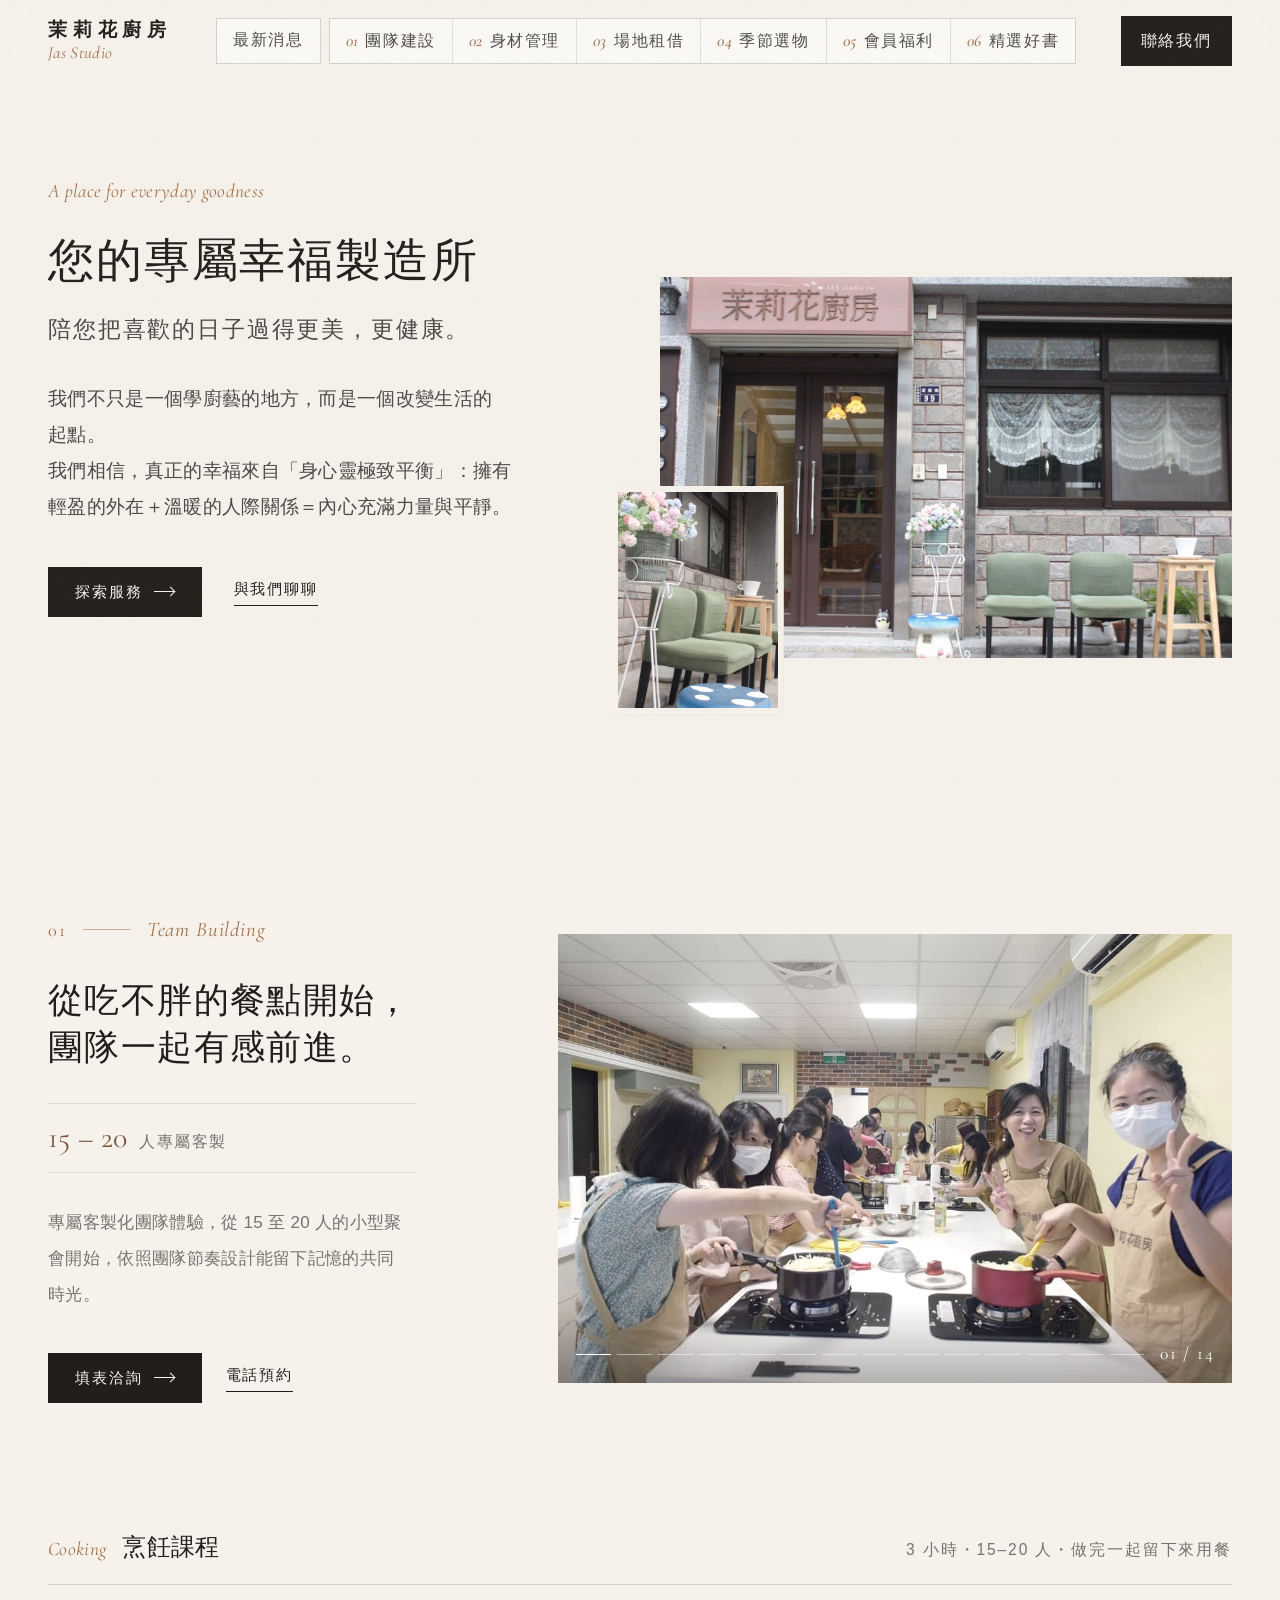
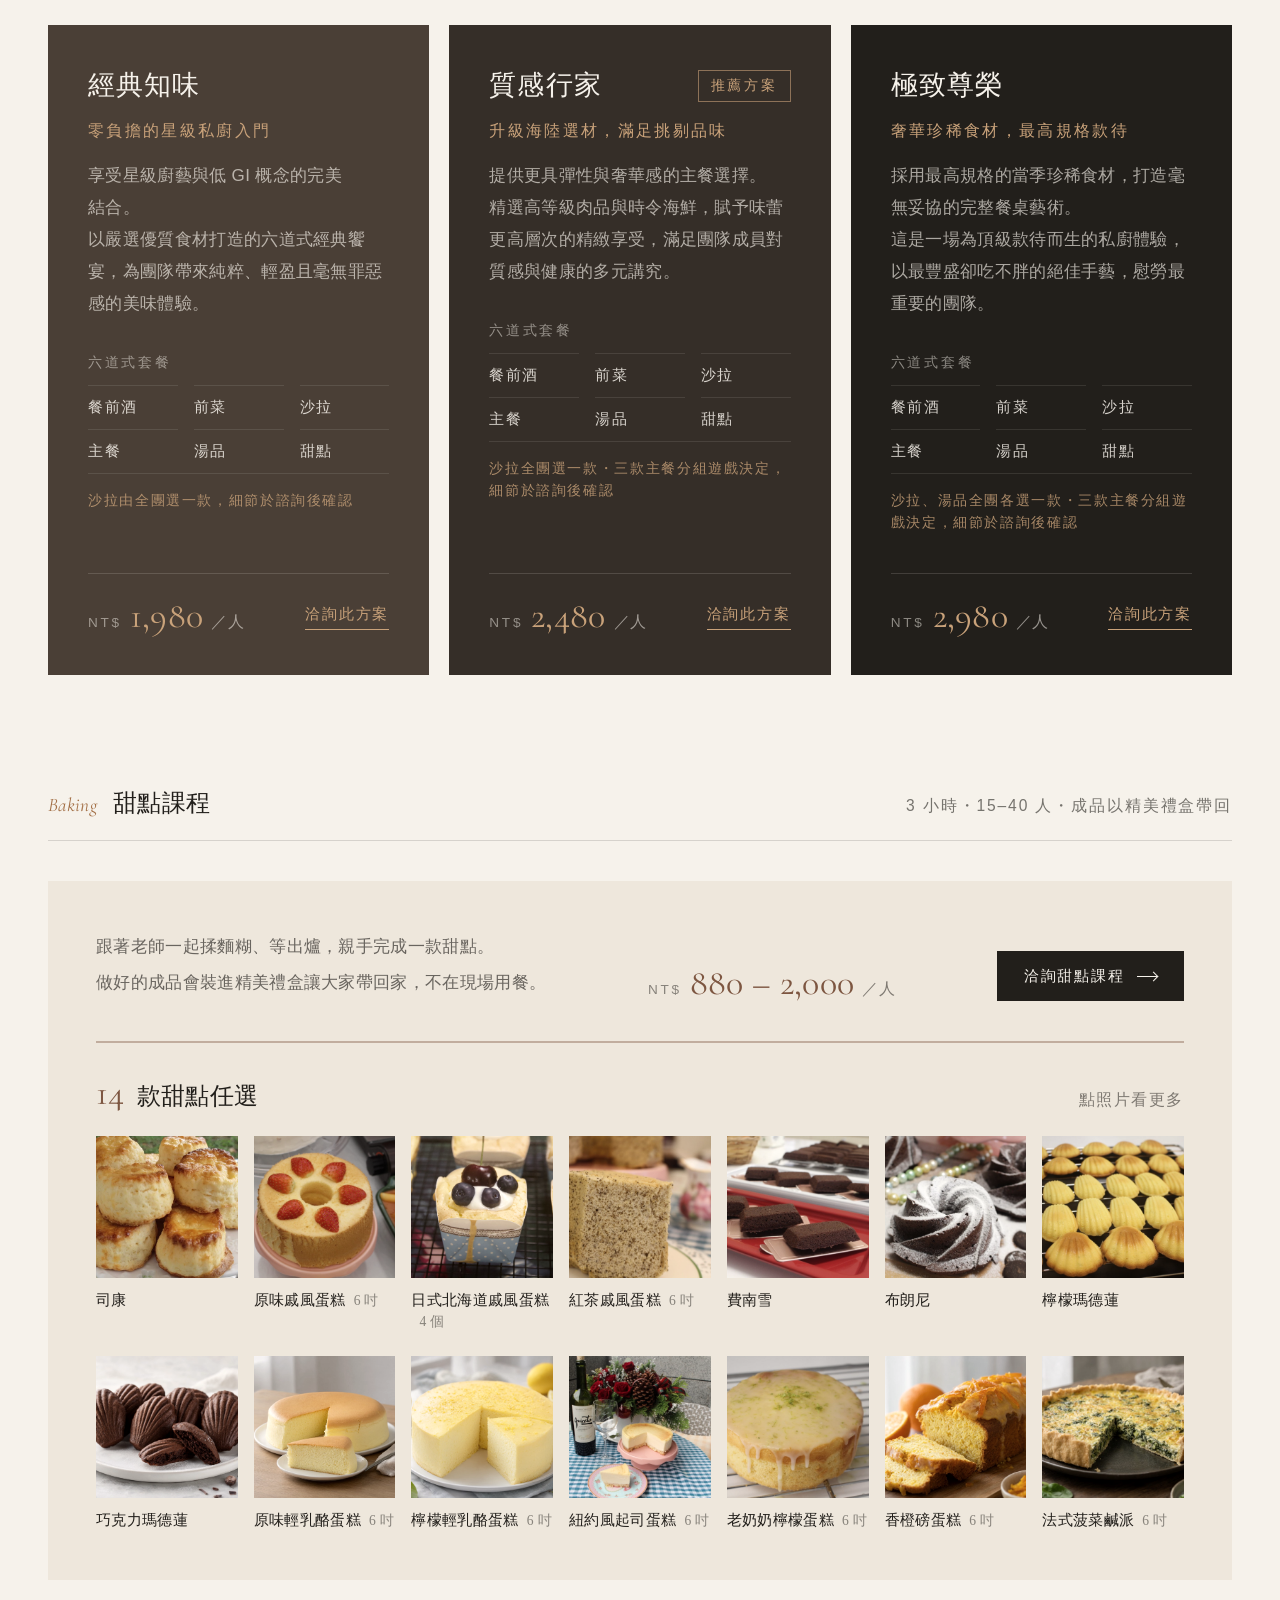
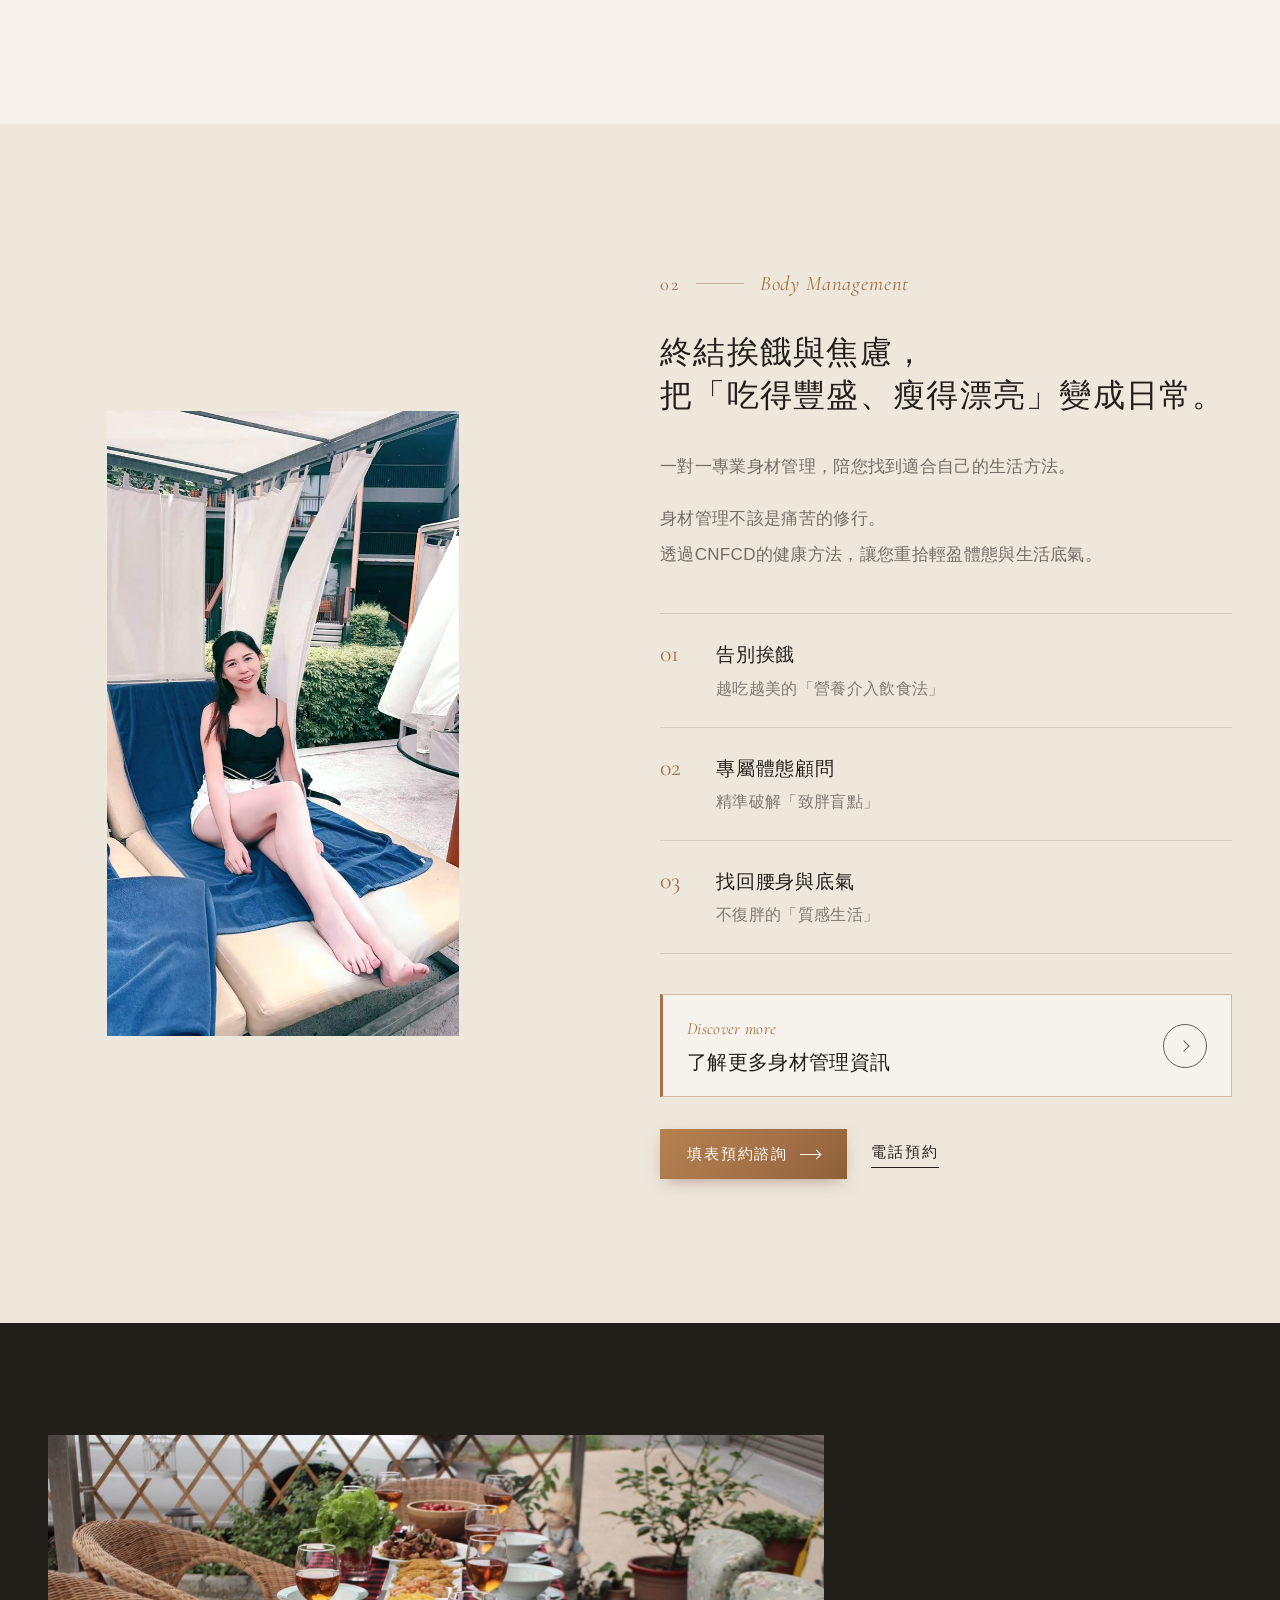
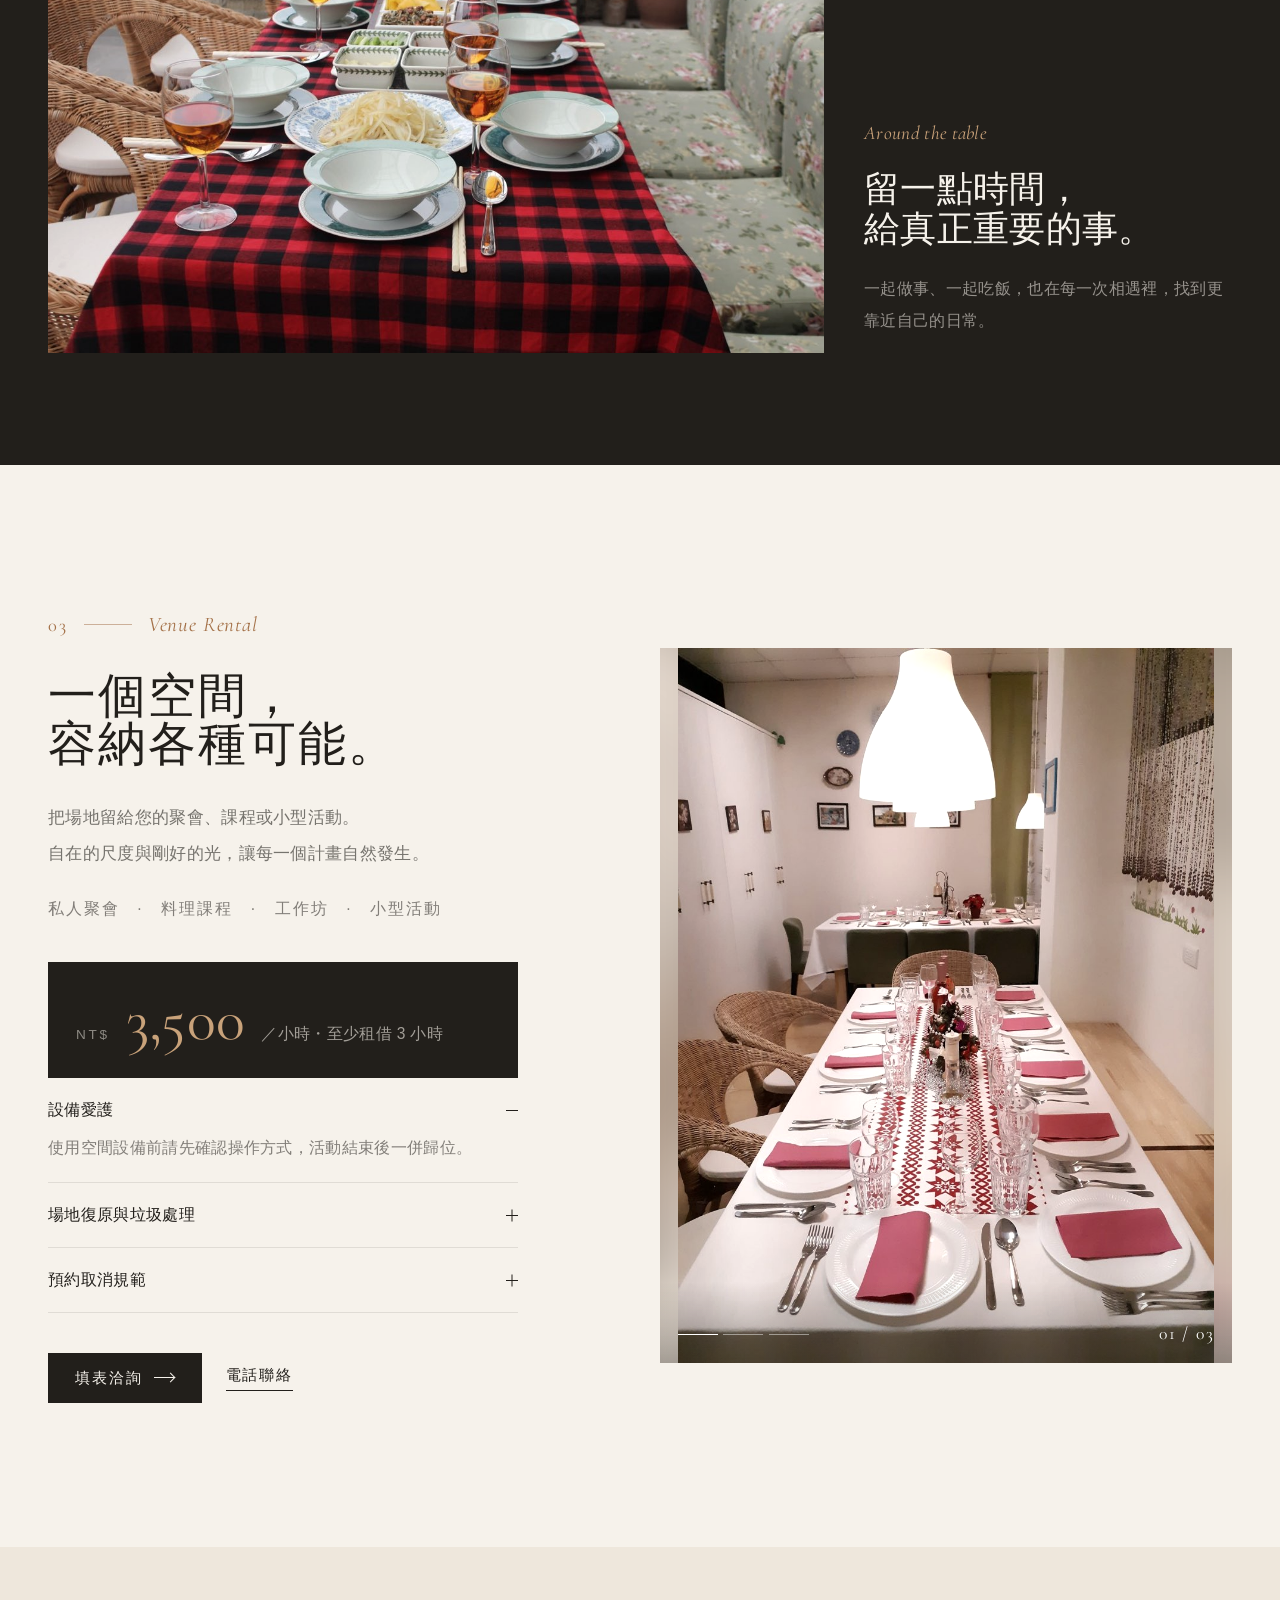
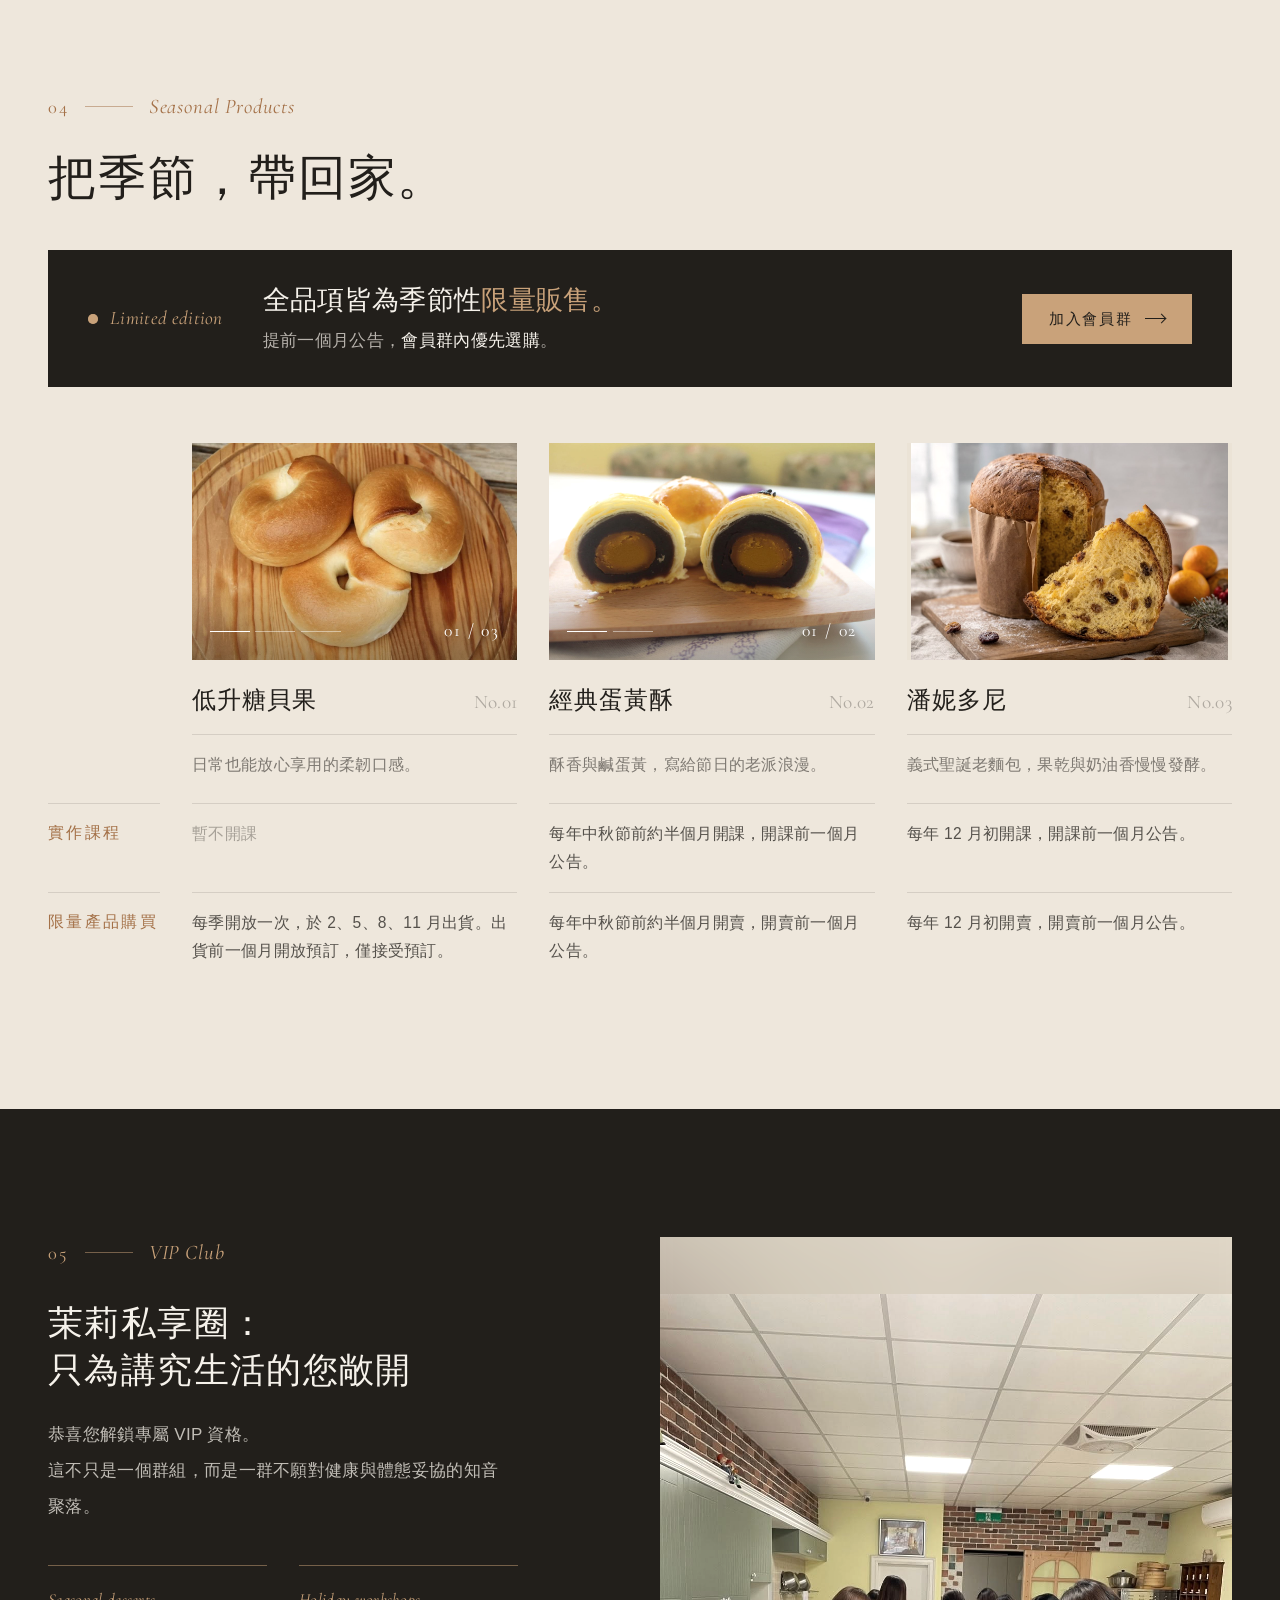
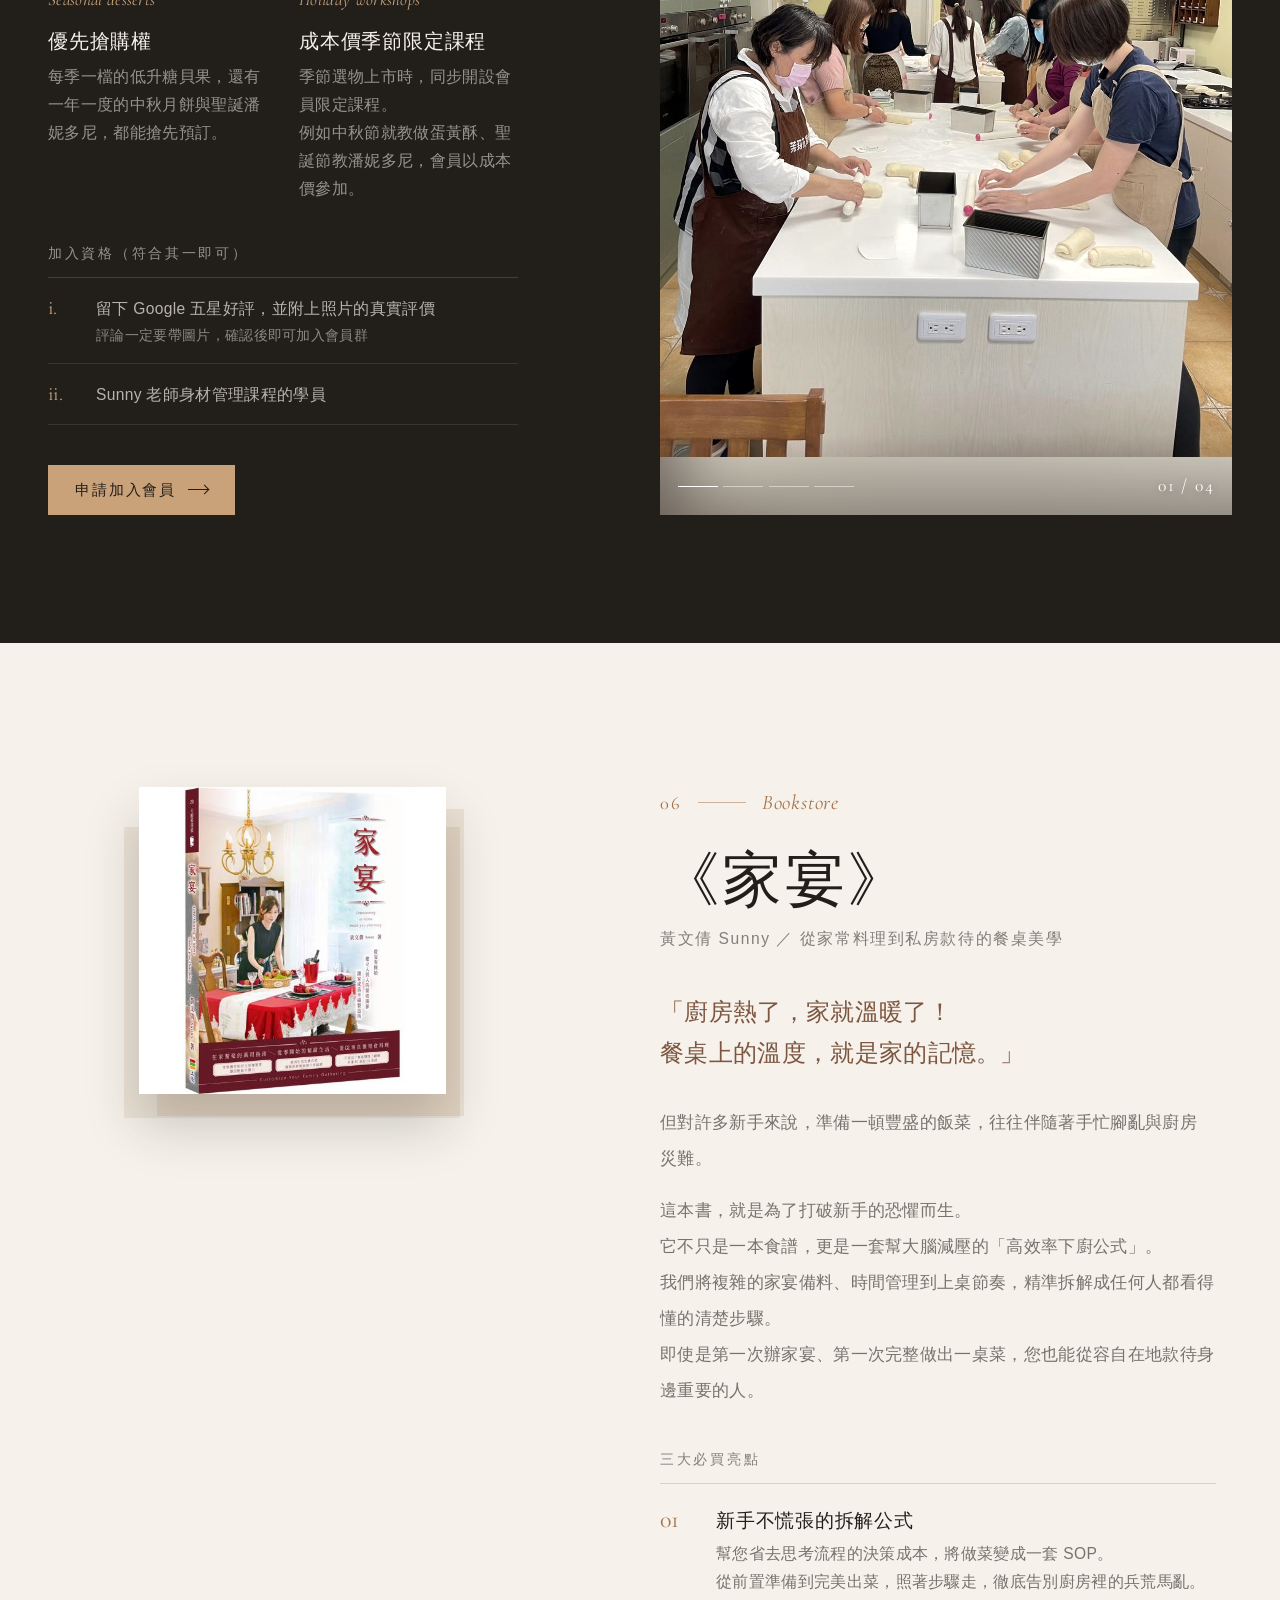
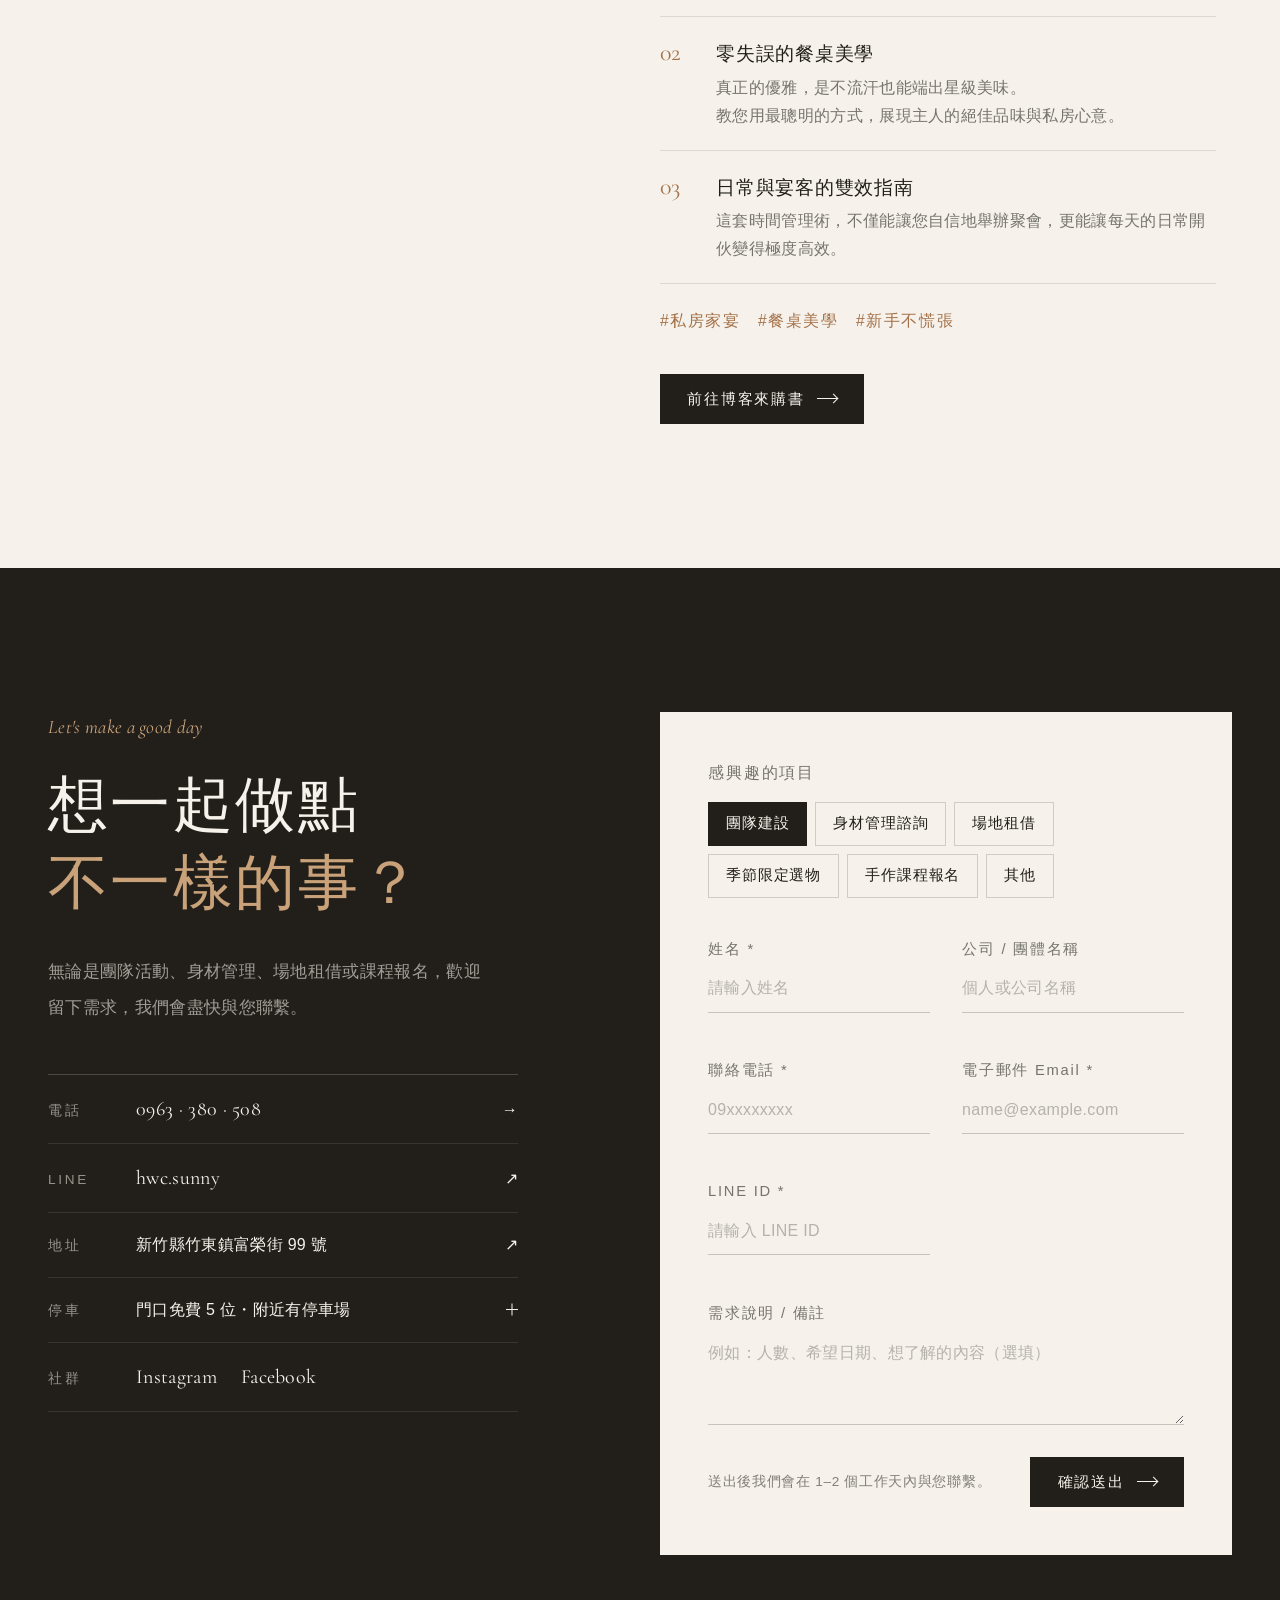
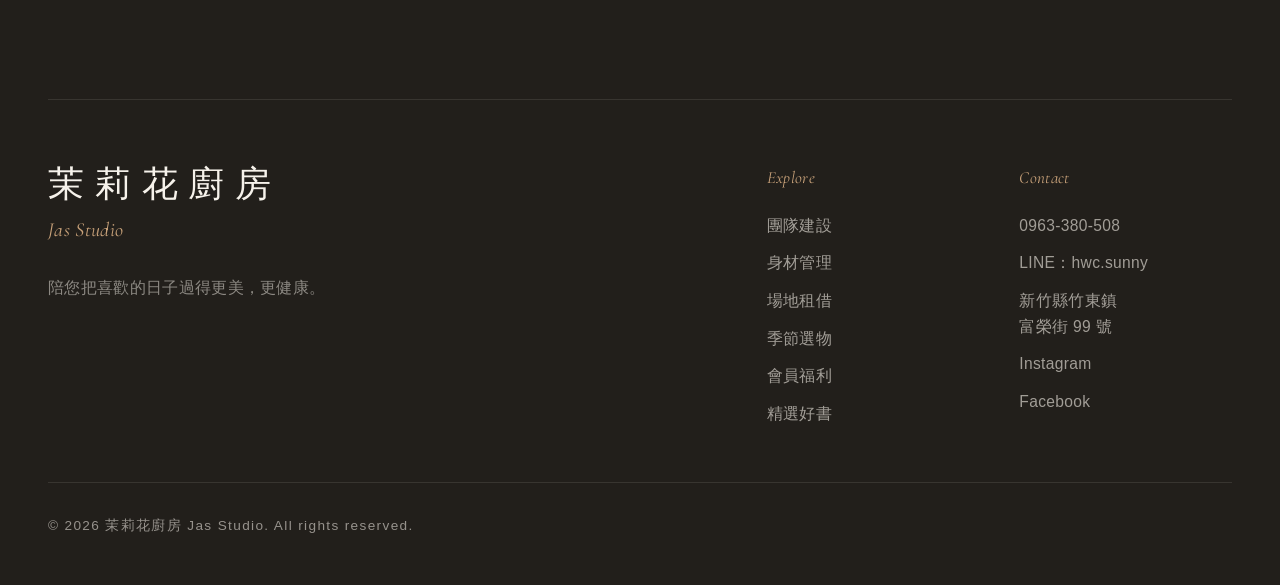
==== commit 62dfb0e5: "Add parking info and the 10/29 pumpkin class to the news popup The news popup is wider and now has t" ====
--- a/index.html
+++ b/index.html
@@ -177,9 +177,39 @@
 		@keyframes fade { from { opacity: 0; } to { opacity: 1; } }
 
 		/* 最新消息彈窗 */
-		#newsDialog { width: min(28rem, calc(100vw - 2.5rem)); max-height: min(88vh, 46rem); padding: 0; border: 0; background: #f6f2eb; color: #221f1b; }
+		#newsDialog { width: min(60rem, calc(100vw - 1.5rem)); max-height: min(92vh, 54rem); padding: 0; border: 0; background: #f6f2eb; color: #221f1b; }
 		#newsDialog::backdrop { background: rgba(22, 20, 17, 0.55); }
 		#newsDialog[open] { animation: fade 0.3s ease; }
+		#newsDialog .news-head { position: sticky; top: 0; z-index: 2; background: #f6f2eb; }
+		#newsDialog .news-tabs { display: flex; gap: 0.25rem; overflow-x: auto; padding: 0 1.5rem; border-bottom: 1px solid rgba(34, 31, 27, 0.1); scrollbar-width: none; }
+		#newsDialog .news-tabs::-webkit-scrollbar { display: none; }
+		#newsDialog .news-tab { flex: 1 1 0; min-width: 9.5rem; padding: 0.9rem 0.75rem 0.8rem; border-bottom: 2px solid transparent; display: flex; flex-direction: column; justify-content: flex-start; text-align: left; color: rgba(34, 31, 27, 0.5); transition: color 0.2s, border-color 0.2s; }
+		@media (max-width: 639px) { #newsDialog .news-tabs { padding: 0 0.75rem; } #newsDialog .news-tab { min-width: 0; padding: 0.8rem 0.6rem 0.7rem; } #newsDialog .news-tab .d { font-size: 0.72rem; letter-spacing: 0.04em; } #newsDialog .news-tab .t { font-size: 0.95rem; } }
+		#newsDialog .news-tab:hover { color: #221f1b; }
+		#newsDialog .news-tab[aria-selected="true"] { border-color: #a47148; color: #221f1b; }
+		#newsDialog .news-tab .d { display: block; font-size: 0.78rem; letter-spacing: 0.12em; color: #7d5641; }
+		#newsDialog .news-tab .t { display: block; margin-top: 0.15rem; font-family: "Noto Serif TC", serif; font-size: 1rem; line-height: 1.5; }
+		#newsDialog .news-item { display: grid; gap: 1.5rem; grid-template-areas: "top" "poster" "more"; }
+		#newsDialog .news-item[hidden] { display: none; }
+		#newsDialog .news-top { grid-area: top; }
+		#newsDialog .news-poster { grid-area: poster; display: block; }
+		#newsDialog .news-poster img { width: 100%; height: auto; box-shadow: 0 18px 40px rgba(34, 31, 27, 0.14); }
+		#newsDialog .news-more { grid-area: more; }
+		#newsDialog .news-list { grid-area: list; display: block; }
+		#newsDialog .news-list img { width: 100%; height: auto; box-shadow: 0 12px 30px rgba(34, 31, 27, 0.12); }
+		#newsDialog .news-item.news-item--two { grid-template-areas: "top" "poster" "list" "more"; }
+		@media (min-width: 768px) {
+			#newsDialog .news-item.news-item--two { grid-template-columns: minmax(0, 1fr) minmax(0, 1fr); grid-template-rows: auto auto 1fr; grid-template-areas: "top top" "poster list" "poster more"; }
+			#newsDialog .news-item--two .news-top { display: grid; grid-template-columns: minmax(0, 1fr) 20rem; column-gap: 2.5rem; align-items: end; }
+			#newsDialog .news-item--two .news-top > :not(.news-cal) { grid-column: 1; }
+			#newsDialog .news-item--two .news-cal { grid-column: 2; grid-row: 1 / span 2; margin-top: 0; }
+		}
+		@media (min-width: 768px) {
+			#newsDialog .news-item { grid-template-columns: minmax(0, 1.1fr) minmax(0, 1fr); grid-template-rows: auto 1fr; grid-template-areas: "poster top" "poster more"; column-gap: 2.5rem; row-gap: 1.25rem; align-items: start; }
+		}
+		#newsDialog .news-cal-btn { padding-left: 0.5rem; padding-right: 0.5rem; letter-spacing: 0.04em; white-space: nowrap; }
+		#newsDialog .news-link { text-decoration: underline; text-underline-offset: 4px; }
+		#newsDialog .news-link:hover { color: rgb(125 86 65); }
 
 		/* 手風琴 */
 		summary { list-style: none; }
@@ -188,6 +218,7 @@
 		summary .plus::before, summary .plus::after { content: ''; position: absolute; left: 0; right: 0; top: 50%; height: 1px; background: #221f1b; transition: transform 0.35s ease; }
 		summary .plus::after { transform: rotate(90deg); }
 		details[open] summary .plus::after { transform: rotate(0deg); }
+		summary .plus-light::before, summary .plus-light::after { background: currentColor; }
 		details .details-body { animation: drop 0.4s ease; }
 		@keyframes drop { from { opacity: 0; transform: translateY(-6px); } to { opacity: 1; transform: translateY(0); } }
 
@@ -562,6 +593,13 @@
 						<a href="tel:0963380508" class="group grid grid-cols-[5.5rem_1fr_auto] items-baseline border-b border-paper/10 py-5 transition hover:text-gold"><span class="text-xs tracking-[0.2em] text-paper/55">電話</span><span class="en text-xl">0963 · 380 · 508</span><span class="transition group-hover:translate-x-1" aria-hidden="true">→</span></a>
 						<a href="https://line.me/ti/p/~hwc.sunny" target="_blank" rel="noopener noreferrer" class="group grid grid-cols-[5.5rem_1fr_auto] items-baseline border-b border-paper/10 py-5 transition hover:text-gold"><span class="text-xs tracking-[0.2em] text-paper/55">LINE</span><span class="en text-xl">hwc.sunny</span><span class="transition group-hover:translate-x-1" aria-hidden="true">↗</span></a>
 						<a href="https://www.google.com/maps/search/?api=1&query=新竹縣竹東鎮富榮街99號" target="_blank" rel="noopener noreferrer" class="group grid grid-cols-[5.5rem_1fr_auto] items-baseline border-b border-paper/10 py-5 transition hover:text-gold"><span class="text-xs tracking-[0.2em] text-paper/55">地址</span><span>新竹縣竹東鎮富榮街 99 號</span><span class="transition group-hover:translate-x-1" aria-hidden="true">↗</span></a>
+						<details id="parking" class="border-b border-paper/10 py-5"><summary class="grid cursor-pointer grid-cols-[5.5rem_1fr_auto] items-baseline transition hover:text-gold"><span class="text-xs tracking-[0.2em] text-paper/55">停車</span><span>門口免費 5 位・附近有停車場</span><span class="plus plus-light" aria-hidden="true"></span></summary>
+							<div class="details-body mt-5">
+								<p class="text-sm leading-7 text-paper/60">門口可免費停 5 輛車。<br>轉進富榮街的路口有一座車位很多的停車場（每小時 20 元），步行到茉莉花廚房約 2 分鐘，不用擔心找不到位子。<br>停車場旁就有 YouBike 站，課後騎車到附近逛逛也很好。</p>
+								<div class="mt-5 grid grid-cols-2 gap-3"><img src="./parking-lot.jpg" alt="富榮街路口的停車場" loading="lazy" class="aspect-[4/3] w-full object-cover"><img src="./parking-ubike.jpg" alt="停車場旁的 YouBike 站與步道" loading="lazy" class="aspect-[4/3] w-full object-cover"></div>
+								<a href="https://www.google.com/maps/search/?api=1&query=24.779213,121.034245" target="_blank" rel="noopener noreferrer" class="group mt-5 inline-flex items-center gap-2 text-sm text-gold transition hover:text-paper">導航到停車場 <span class="transition group-hover:translate-x-1" aria-hidden="true">↗</span></a>
+							</div>
+						</details>
 						<div class="grid grid-cols-[5.5rem_1fr] items-baseline border-b border-paper/10 py-5"><span class="text-xs tracking-[0.2em] text-paper/55">社群</span><span class="flex gap-6"><a href="https://www.instagram.com/jas.kitchen/" target="_blank" rel="noopener noreferrer" class="en text-xl transition hover:text-gold">Instagram</a><a href="https://www.facebook.com/jas.cooking.studio?locale=zh_TW" target="_blank" rel="noopener noreferrer" class="en text-xl transition hover:text-gold">Facebook</a></span></div>
 					</div>
 				</div>
@@ -626,18 +664,45 @@
 	<!-- 燈箱 -->
 	<!-- 最新消息彈窗：消息放進 #newsList，沒有消息時顯示 #newsEmpty -->
 	<dialog id="newsDialog" aria-labelledby="newsTitle">
-		<div class="flex items-center justify-between border-b hairline px-6 py-5">
-			<h2 id="newsTitle" class="font-display text-xl font-medium">最新消息</h2>
-			<button type="button" class="flex h-9 w-9 items-center justify-center rounded-full border border-ink/15 hover:bg-sand" data-news-close aria-label="關閉"><svg width="14" height="14" viewBox="0 0 24 24" fill="none" stroke="currentColor" stroke-width="1.5" aria-hidden="true"><path d="M5 5l14 14M19 5L5 19"/></svg></button>
+		<div class="news-head">
+			<div class="flex items-center justify-between px-6 py-5">
+				<h2 id="newsTitle" class="font-display text-xl font-medium">最新消息</h2>
+				<button type="button" class="flex h-9 w-9 items-center justify-center rounded-full border border-ink/15 hover:bg-sand" data-news-close aria-label="關閉"><svg width="14" height="14" viewBox="0 0 24 24" fill="none" stroke="currentColor" stroke-width="1.5" aria-hidden="true"><path d="M5 5l14 14M19 5L5 19"/></svg></button>
+			</div>
+			<div id="newsTabs" class="news-tabs" role="tablist" aria-label="活動列表"></div>
 		</div>
-		<div class="px-6 py-6">
-			<ul id="newsList" class="grid gap-5">
-				<li>
-					<p class="text-xs tracking-[0.15em] text-clay">活動・11/14（六）13:30–17:30</p>
-					<h3 class="mt-2 font-display text-lg font-medium">英式司康手作課＋甜點不胖講座</h3>
-					<a href="https://luma.com/d510l35l" target="_blank" rel="noopener" class="btn btn-amber mt-4 w-full !py-[1.15rem] !text-base">立即報名 <span class="arrow" aria-hidden="true"></span></a>
-					<a href="https://luma.com/d510l35l" target="_blank" rel="noopener" class="mt-5 block"><img src="news-scone-1114.jpg?v=2" alt="司康手作課活動封面，報名費 NT$880／人" width="520" height="520" class="mx-auto aspect-square w-full max-w-[26vh] object-cover"></a>
-					<p class="mt-4 text-sm leading-7 text-ink/70">親手烤出外酥內軟的英式司康，等出爐時還有健康分享上下場。這次一個人就能報名，限額 20 人。</p>
+		<div class="px-6 py-6 lg:p-10">
+			<!-- 每則消息一個 li：data-tab-date / data-tab-title 是上方切換欄位的文字，data-until 到期後自動移除 -->
+			<ul id="newsList">
+				<li class="news-item news-item--two" data-until="2026-10-29T21:00:00+08:00" data-tab-date="10/29 線上・免費" data-tab-title="南瓜濃湯 × 南瓜燈">
+					<div class="news-top">
+						<p class="text-xs tracking-[0.15em] text-clay">線上・10/29（四）20:00–21:00・免費</p>
+						<h3 class="mt-2 font-display text-2xl font-medium leading-snug">萬聖節特別企劃｜手作南瓜濃湯 × 創意南瓜燈盅線上課</h3>
+						<div class="news-cal mt-5">
+							<p class="text-xs tracking-[0.15em] text-ink/55">加入行事曆，上課前提醒你</p>
+							<div class="mt-2 grid grid-cols-2 gap-2">
+								<a href="https://calendar.google.com/calendar/render?action=TEMPLATE&amp;text=%E8%90%AC%E8%81%96%E7%AF%80%E7%B7%9A%E4%B8%8A%E8%AA%B2%EF%BD%9C%E6%89%8B%E4%BD%9C%E5%8D%97%E7%93%9C%E6%BF%83%E6%B9%AF+%C3%97+%E5%89%B5%E6%84%8F%E5%8D%97%E7%93%9C%E7%87%88%E7%9B%85&amp;dates=20261029T200000%2F20261029T210000&amp;ctz=Asia%2FTaipei&amp;location=Zoom+https%3A%2F%2Fzoom.us%2Fj%2F9439439453&amp;details=%E8%AC%9B%E5%B8%AB%EF%BC%9ASunny+%E8%80%81%E5%B8%AB%EF%BC%88%E8%8C%89%E8%8E%89%E8%8A%B1%E5%BB%9A%E6%88%BF%EF%BC%89%0AZoom+%E6%9C%83%E8%AD%B0+ID%EF%BC%9A943+943+9453%EF%BC%8C0+%E5%85%83%E5%85%8D%E8%B2%BB%E3%80%81%E7%84%A1%E9%9C%80%E5%AF%86%E7%A2%BC%0A%E9%80%A3%E7%B5%90%EF%BC%9Ahttps%3A%2F%2Fzoom.us%2Fj%2F9439439453%0A%0A%EF%BC%8A%E5%AD%B8%E5%93%A1%E8%AB%8B%E8%87%AA%E5%82%99%E5%8D%97%E7%93%9C%EF%BC%8C%E8%AA%B2%E5%89%8D%E8%AB%8B%E6%BA%96%E5%82%99%E5%A5%BD%E6%9D%90%E6%96%99%EF%BC%9Ahttps%3A%2F%2Fjasstudiotw.com%2Fnews-pumpkin-1029-list.jpg%0A%E9%80%B2%E5%85%A5%E6%9C%83%E8%AD%B0%E5%AE%A4%E5%BE%8C%E8%AB%8B%E5%85%88%E9%97%9C%E9%96%89%E9%BA%A5%E5%85%8B%E9%A2%A8%EF%BC%8C%E6%94%B9%E5%90%8D%E6%A0%BC%E5%BC%8F%EF%BC%9A%E5%90%8D%E5%AD%97%EF%BC%8D%E6%8E%A8%E8%96%A6%E4%BA%BA" target="_blank" rel="noopener" class="btn btn-amber news-cal-btn w-full !text-sm">Google 日曆</a>
+								<a href="pumpkin-1029.ics" download class="btn btn-dark news-cal-btn w-full !text-sm">Apple／Outlook</a>
+							</div>
+						</div>
+					</div>
+					<a href="news-pumpkin-1029.jpg" target="_blank" rel="noopener" class="news-poster"><img src="news-pumpkin-1029.jpg" alt="萬聖節南瓜線上課海報：10/29（四）晚上 8–9 點，ZOOM 會議 ID 943 943 9453，0 元免費" width="896" height="1200"></a>
+					<a href="news-pumpkin-1029-list.jpg" target="_blank" rel="noopener" class="news-list"><p class="mb-3 text-xs tracking-[0.15em] text-ink/55">課前準備材料清單（點圖看大圖）</p><img src="news-pumpkin-1029-list.jpg" alt="材料清單：南瓜濃湯用南瓜、胡蘿蔔、洋蔥、大蒜、培根、鹽、黑胡椒、水、鮮奶油；南瓜燈用奇異筆、雕刻刀具、大湯匙、大碗、LED 小蠟燭、廚房紙巾" width="1200" height="670"></a>
+					<div class="news-more">
+						<p class="text-sm leading-7 text-ink/70">一顆南瓜兩種玩法：先煮星級南瓜濃湯，再刻成派對用的南瓜燈，大人小孩都適合。在家用 Zoom 上課，0 元免費、無需密碼，全程參與還送 Sunny 老師的萬聖派對私房食譜電子檔。學員請自備南瓜。</p>
+						<p class="mt-3 text-sm leading-7 text-ink/70">Zoom 會議 ID：<a href="https://zoom.us/j/9439439453" target="_blank" rel="noopener" class="news-link">943 943 9453</a>（點擊直接進入）</p>
+					</div>
+				</li>
+				<li class="news-item" data-tab-date="11/14 實體課程" data-tab-title="英式司康手作課">
+					<div class="news-top">
+						<p class="text-xs tracking-[0.15em] text-clay">活動・11/14（六）13:30–17:30</p>
+						<h3 class="mt-2 font-display text-2xl font-medium leading-snug">英式司康手作課＋甜點不胖講座</h3>
+						<a href="https://luma.com/d510l35l" target="_blank" rel="noopener" class="btn btn-amber mt-5 w-full !py-[1.15rem] !text-base">立即報名 <span class="arrow" aria-hidden="true"></span></a>
+					</div>
+					<a href="https://luma.com/d510l35l" target="_blank" rel="noopener" class="news-poster"><img src="news-scone-1114.jpg?v=2" alt="司康手作課活動封面，報名費 NT$880／人" width="520" height="520" loading="lazy"></a>
+					<div class="news-more">
+						<p class="text-sm leading-7 text-ink/70">親手烤出外酥內軟的英式司康，等出爐時還有健康分享上下場。這次一個人就能報名，限額 20 人。</p>
+					</div>
 				</li>
 			</ul>
 			<p id="newsEmpty" class="text-sm leading-7 text-ink/55">目前尚無最新消息，敬請期待。</p>
@@ -698,7 +763,31 @@
 
 		// 最新消息彈窗
 		const newsDialog = document.querySelector('#newsDialog');
+		// 活動到期後自動隱藏的按鈕與消息
+		document.querySelectorAll('[data-until]').forEach((el) => { if (Date.now() >= new Date(el.dataset.until).getTime()) el.remove(); });
 		document.querySelector('#newsEmpty').hidden = document.querySelector('#newsList').children.length > 0;
+		// 最新消息切換欄位：依 #newsList 的每則消息產生
+		const newsItems = [...document.querySelectorAll('#newsList > li')];
+		const newsTabs = document.querySelector('#newsTabs');
+		const showNews = (index) => newsItems.forEach((item, i) => {
+			item.hidden = i !== index;
+			newsTabs.children[i].setAttribute('aria-selected', String(i === index));
+			newsTabs.children[i].tabIndex = i === index ? 0 : -1;
+		});
+		newsItems.forEach((item, i) => {
+			item.id = `news-${i}`;
+			item.setAttribute('role', 'tabpanel');
+			const tab = document.createElement('button');
+			tab.type = 'button';
+			tab.className = 'news-tab';
+			tab.setAttribute('role', 'tab');
+			tab.setAttribute('aria-controls', item.id);
+			tab.innerHTML = `<span class="d">${item.dataset.tabDate}</span><span class="t">${item.dataset.tabTitle}</span>`;
+			tab.addEventListener('click', () => { showNews(i); document.querySelector('#newsDialog').scrollTop = 0; });
+			newsTabs.append(tab);
+		});
+		newsTabs.hidden = newsItems.length < 2;
+		if (newsItems.length) showNews(0);
 		document.querySelectorAll('[data-news-open]').forEach((button) => button.addEventListener('click', () => {
 			setMenu(false);
 			newsDialog.showModal();
@@ -706,8 +795,6 @@
 		newsDialog.addEventListener('click', (event) => {
 			if (event.target === newsDialog || event.target.closest('[data-news-close]')) newsDialog.close();
 		});
-		// 活動到期後自動隱藏的按鈕
-		document.querySelectorAll('[data-until]').forEach((el) => { if (Date.now() >= new Date(el.dataset.until).getTime()) el.remove(); });
 		// 進站自動彈出最新消息：每次造訪只跳一次，活動結束後自動停止
 		const NEWS_AUTO_KEY = 'newsAutoShown:scone-1114';
 		const NEWS_AUTO_UNTIL = new Date('2026-11-14T17:30:00+08:00');
